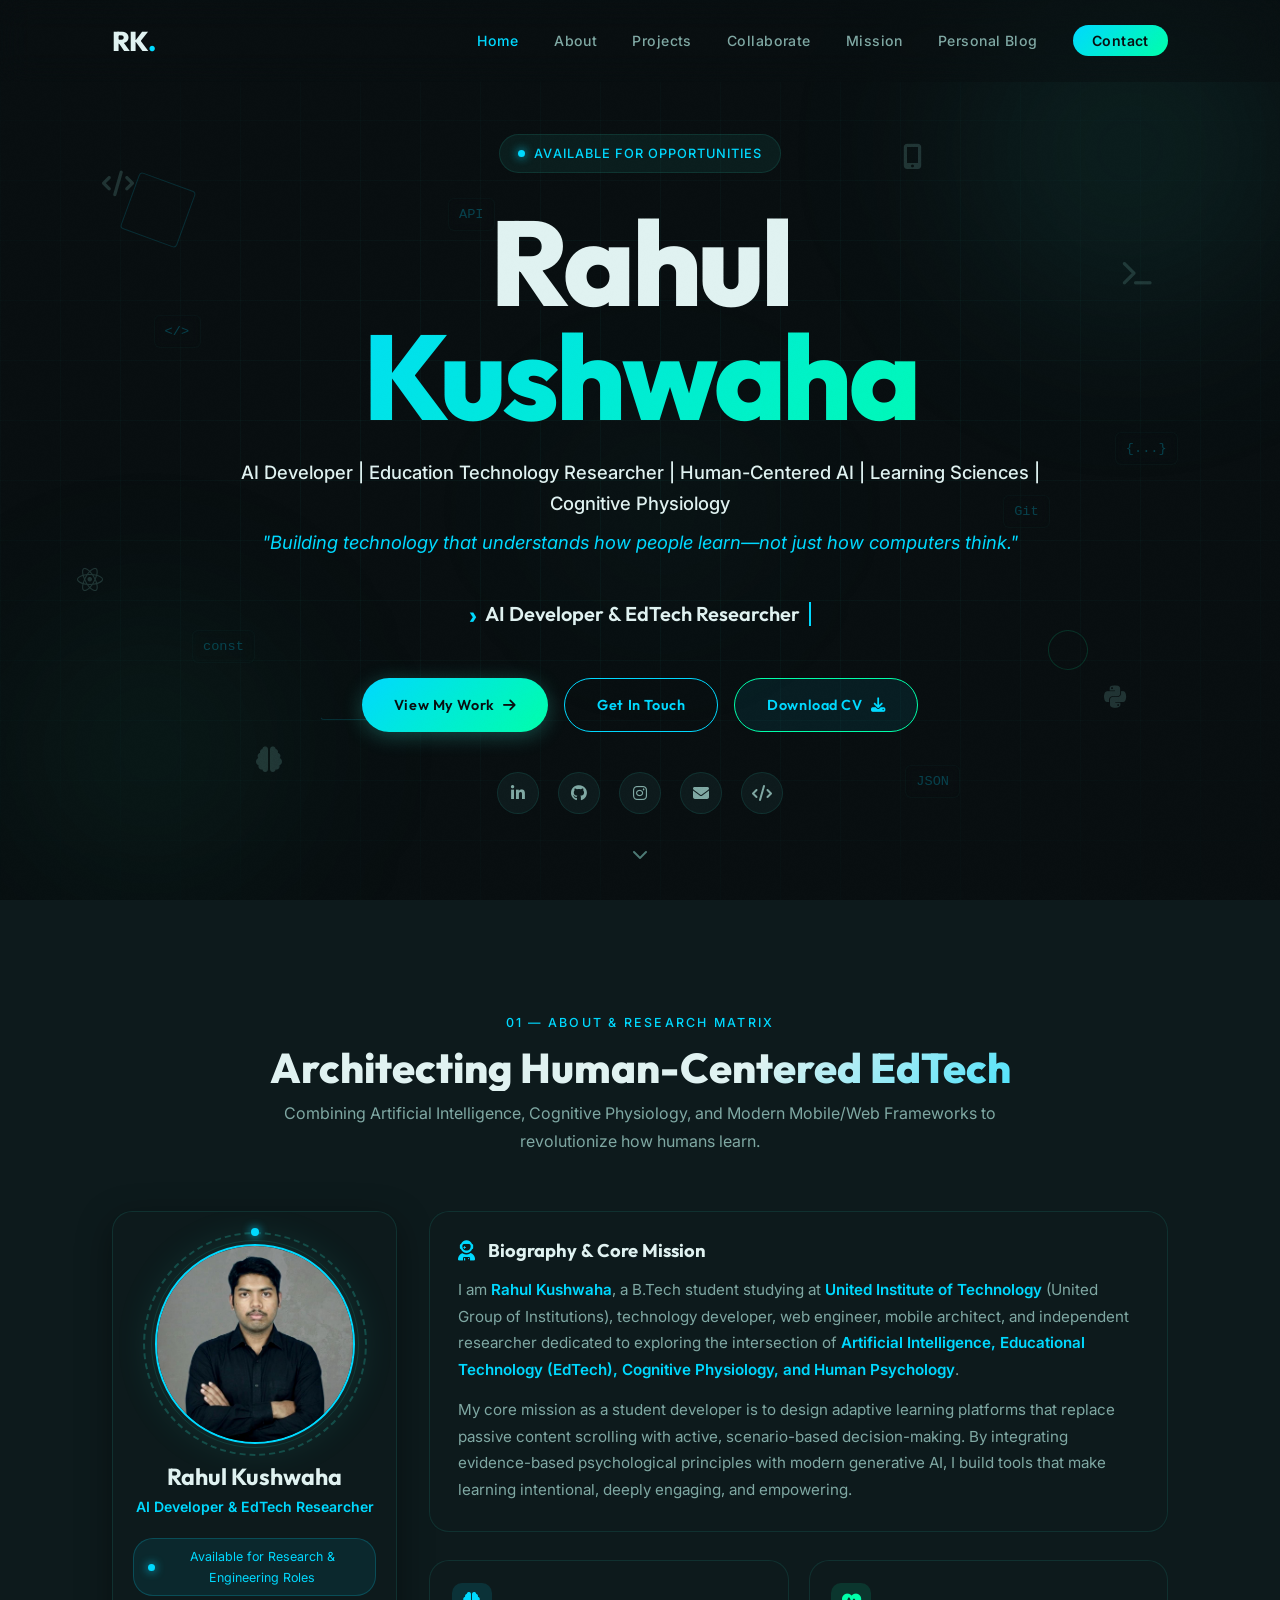
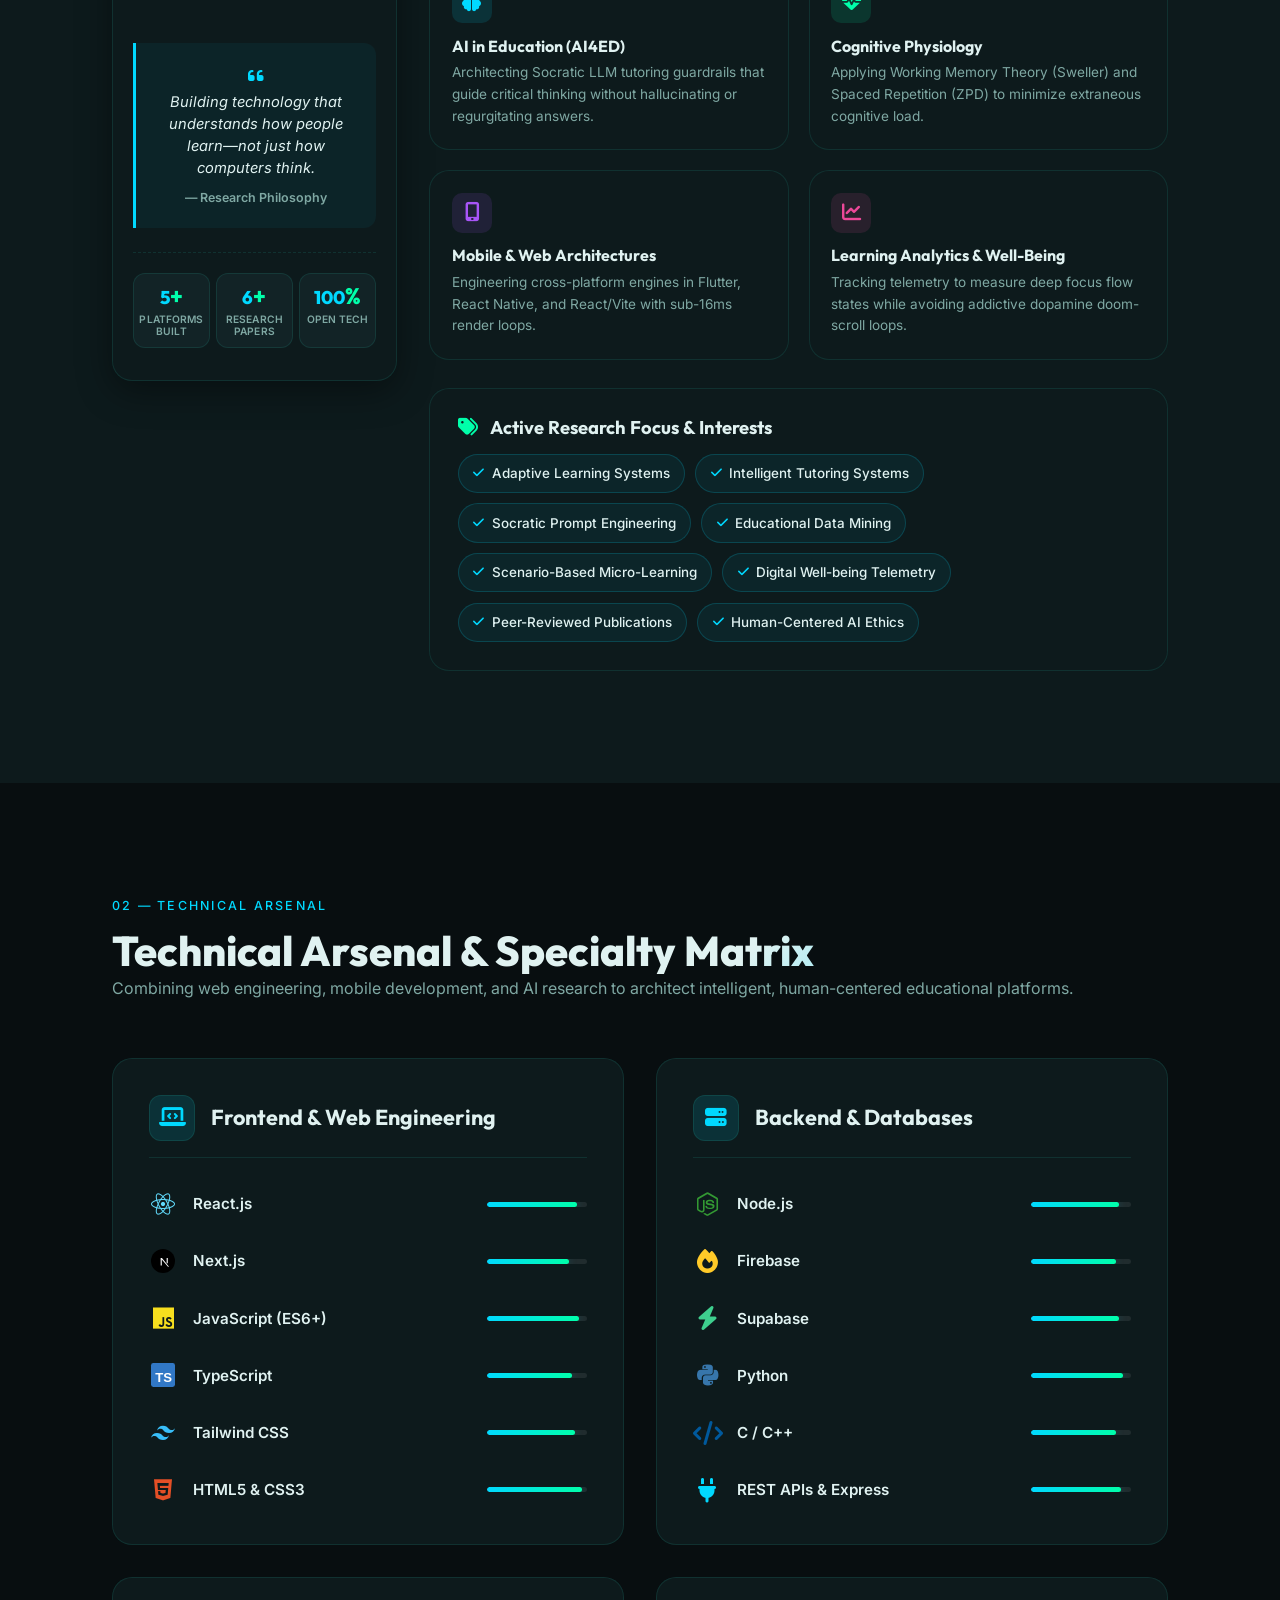
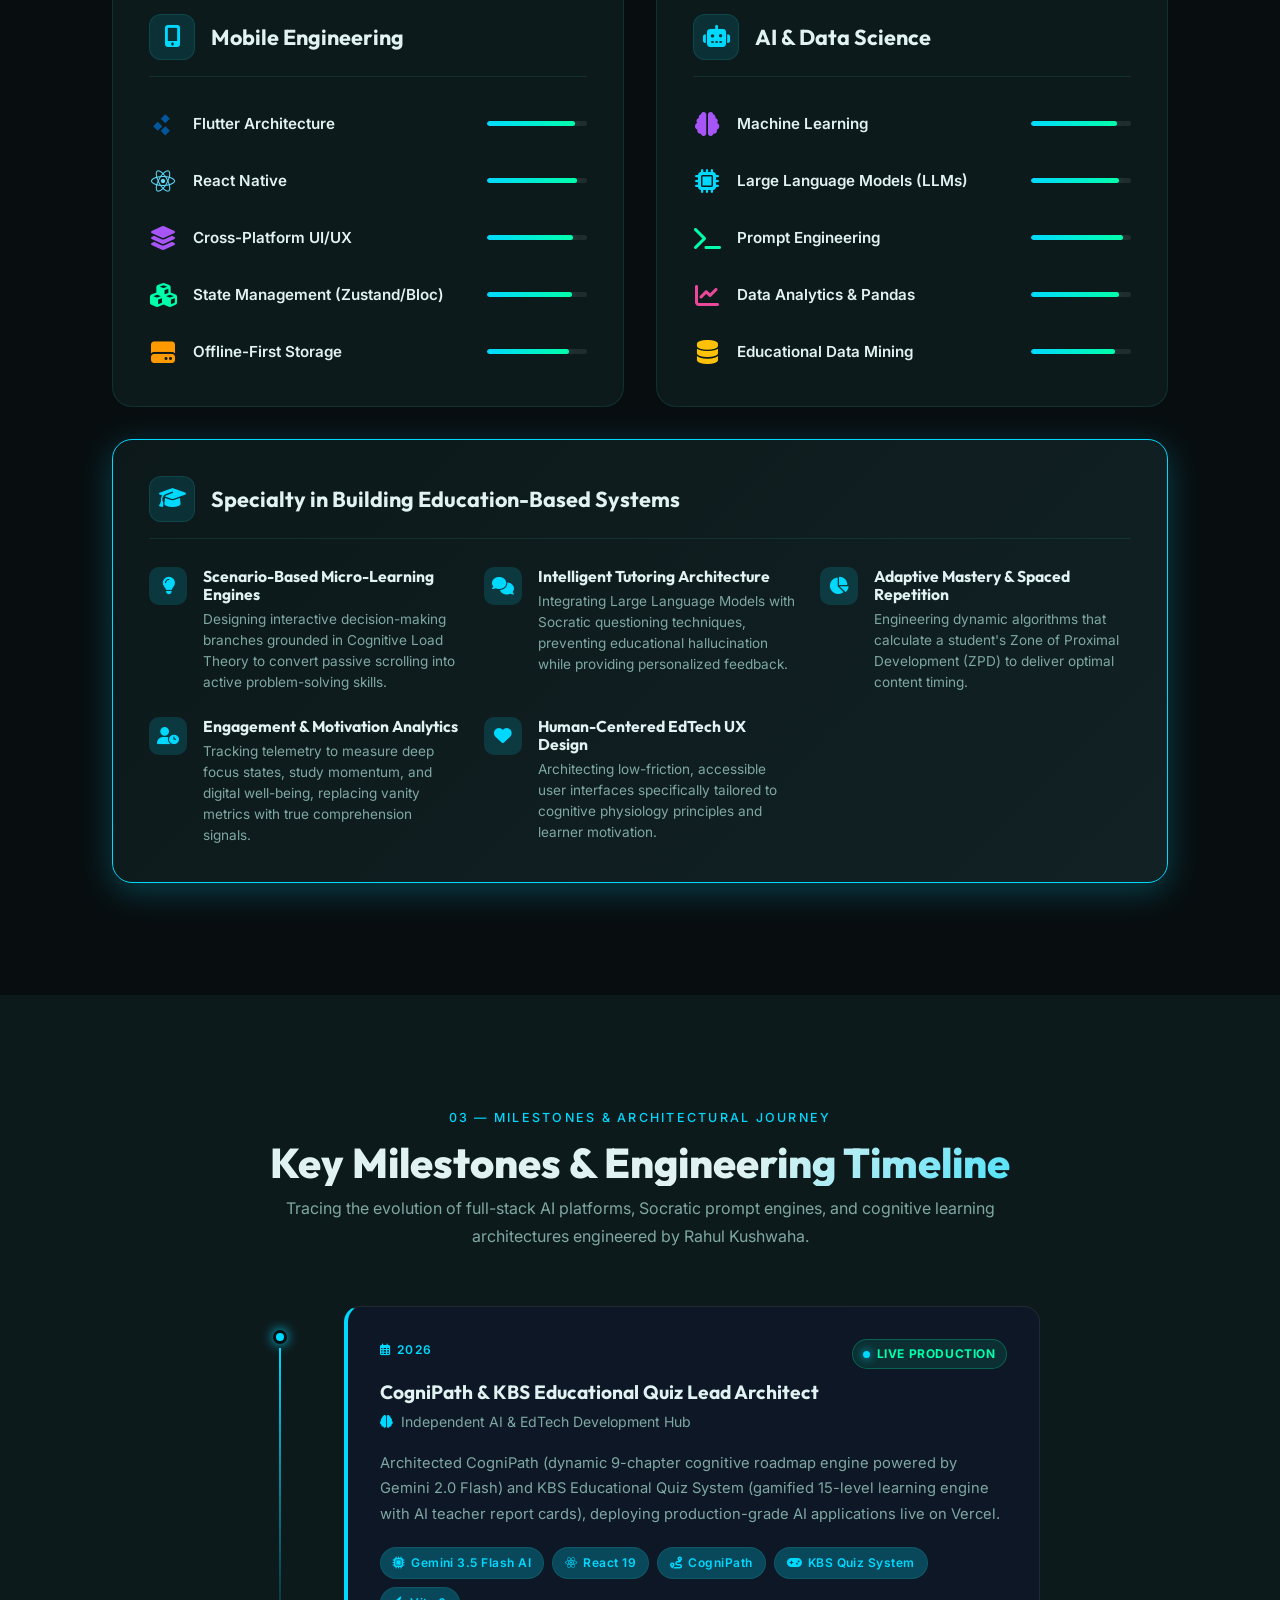
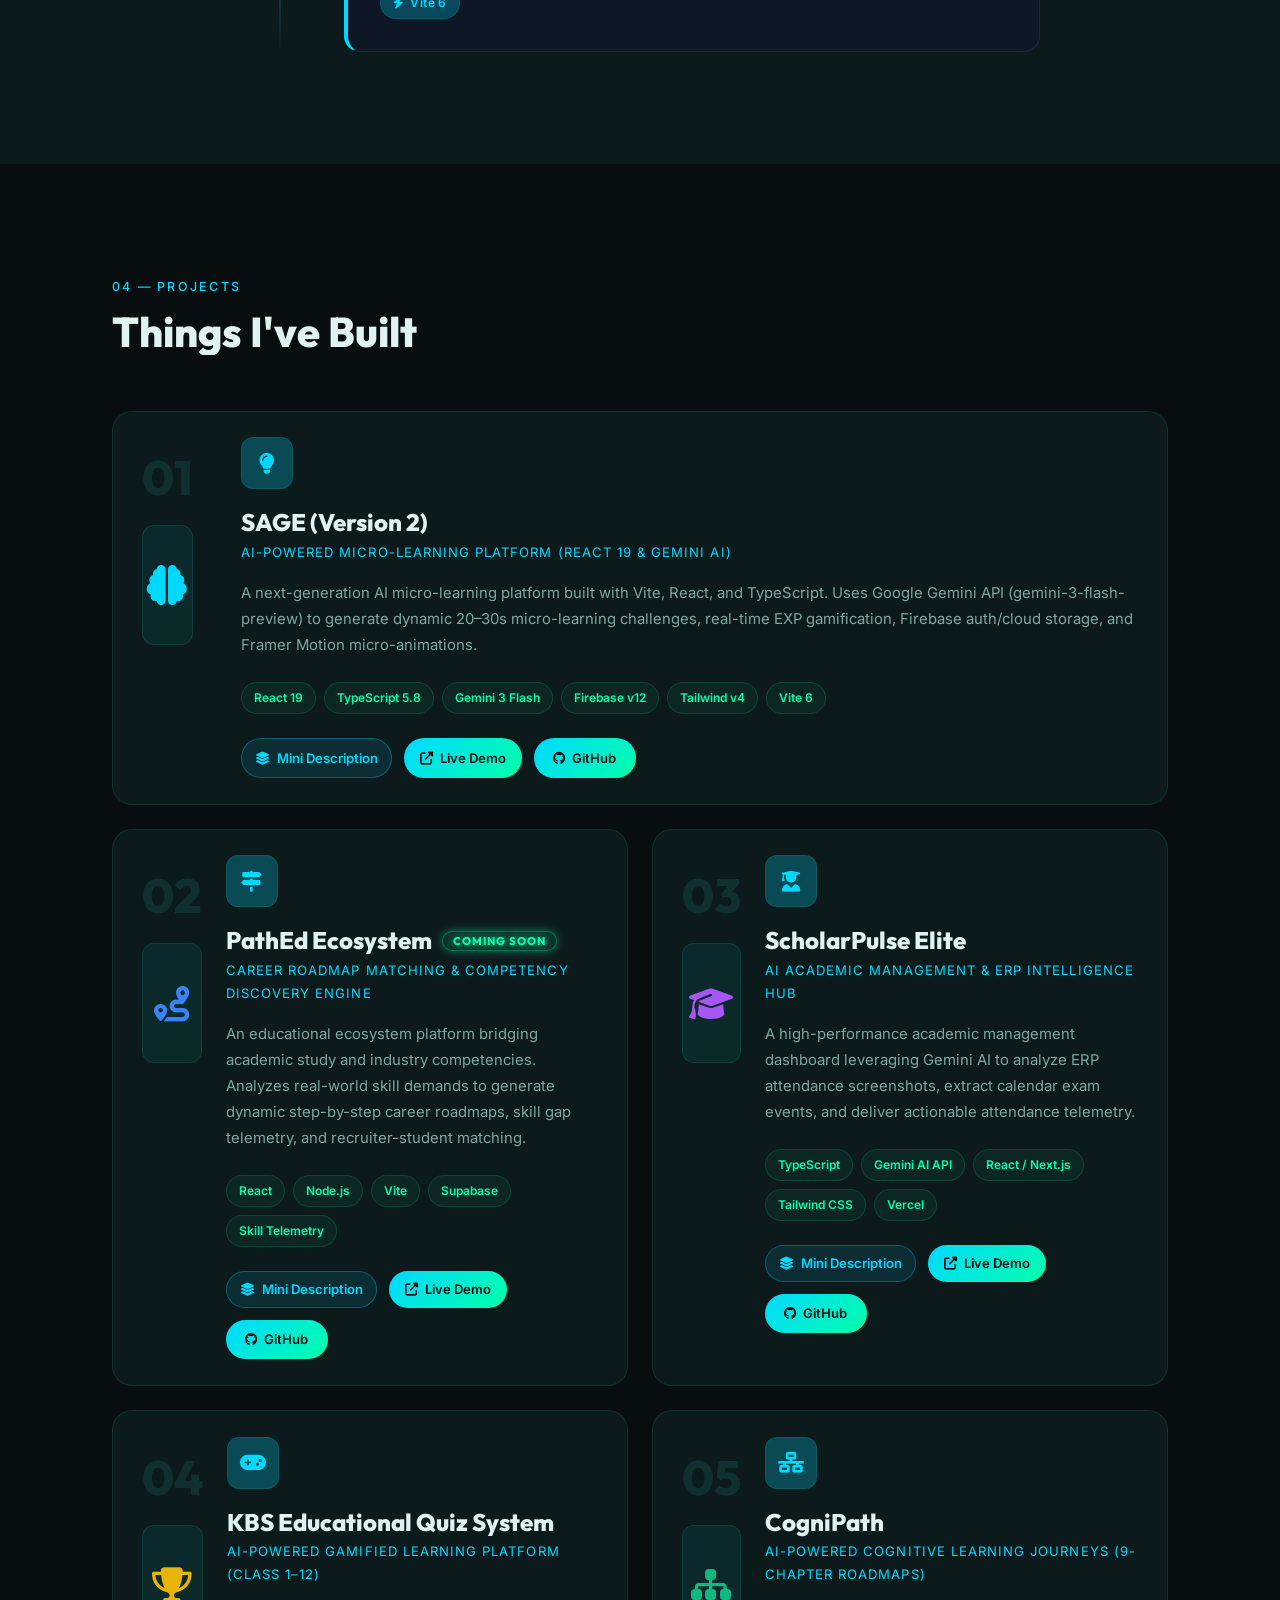
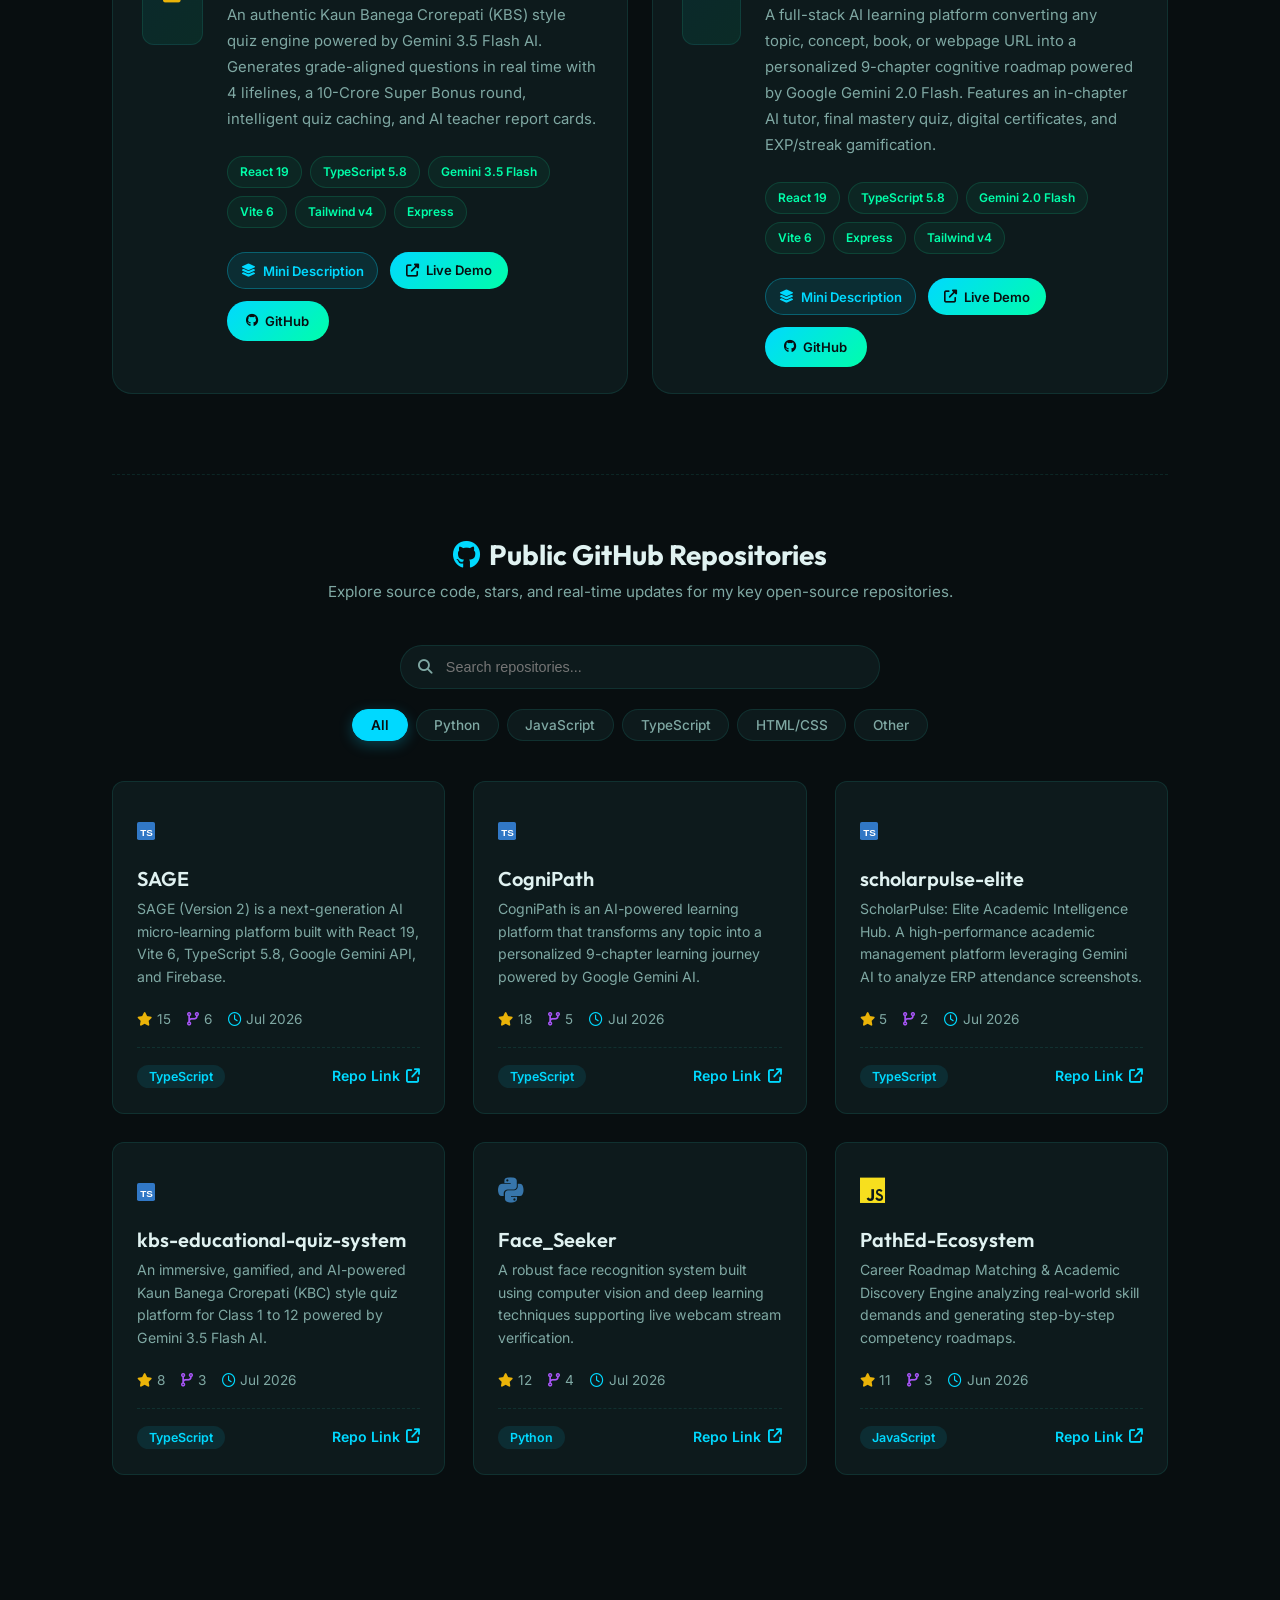
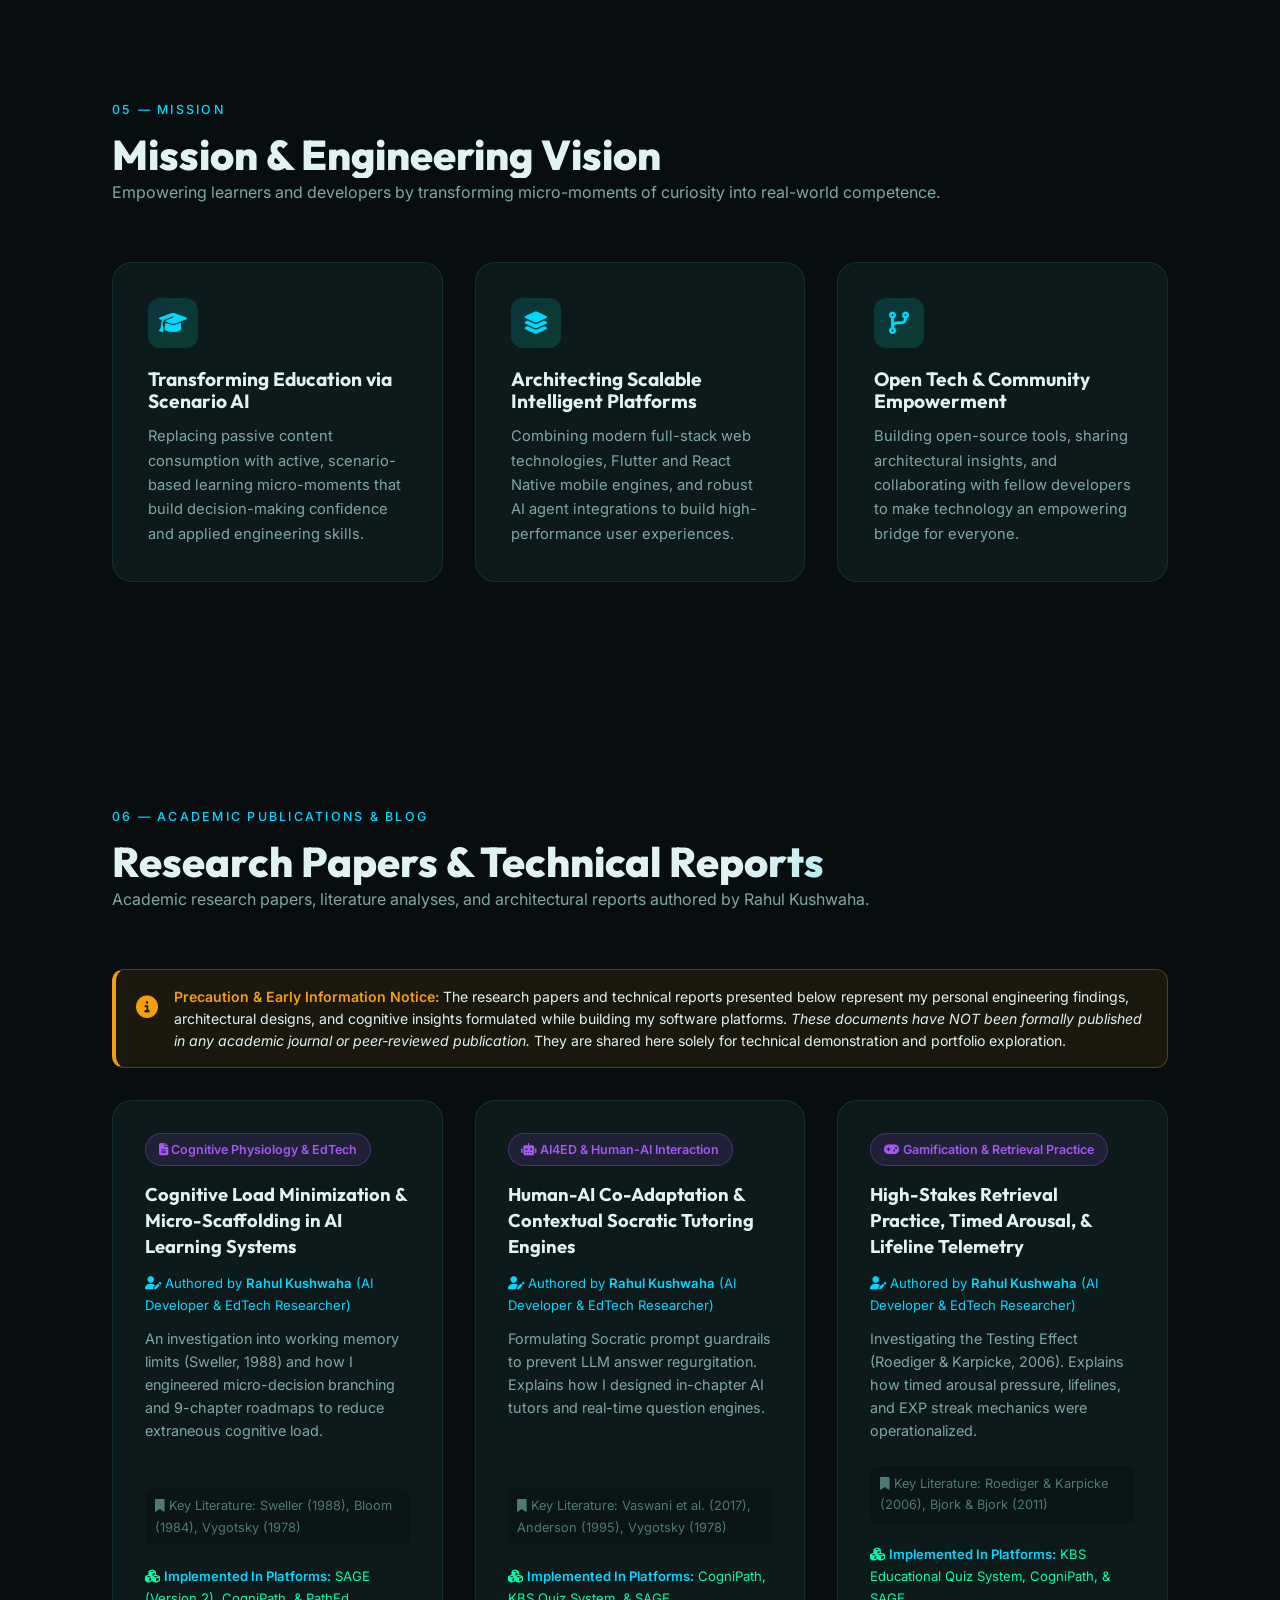
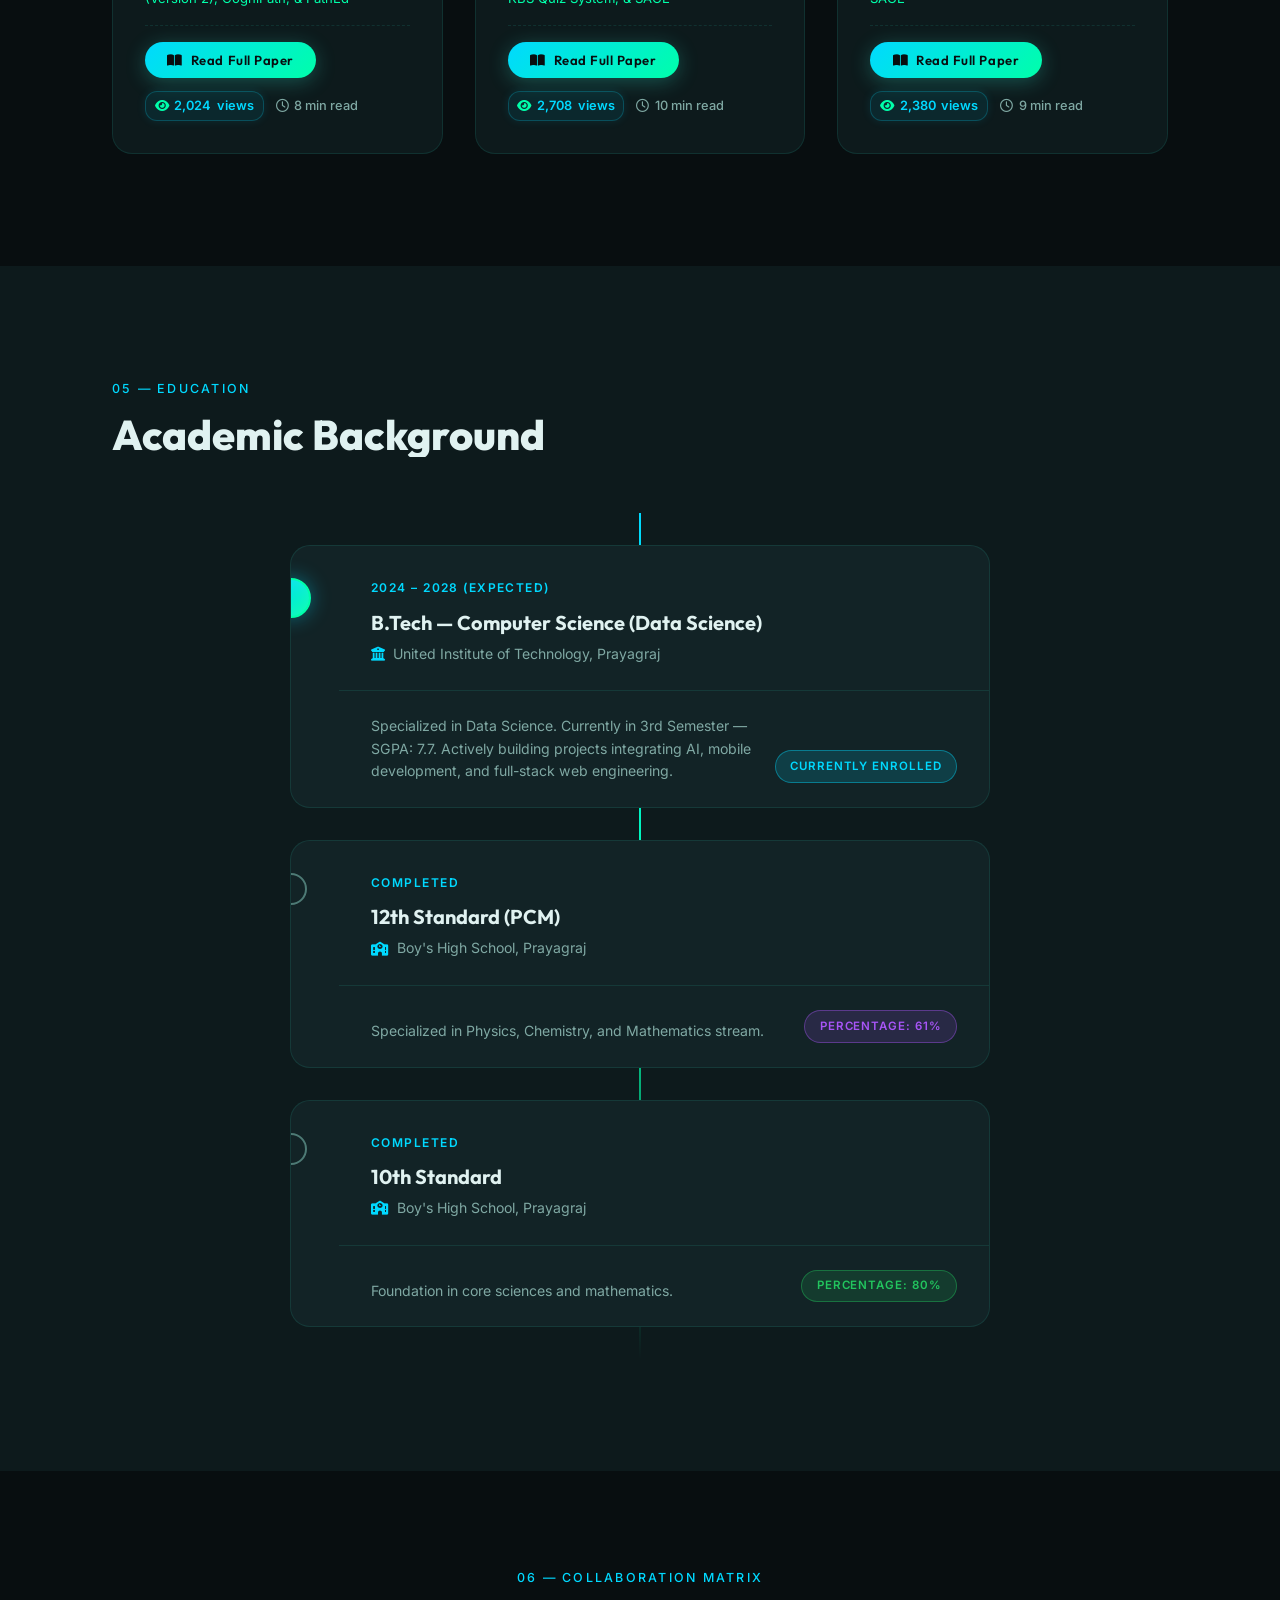
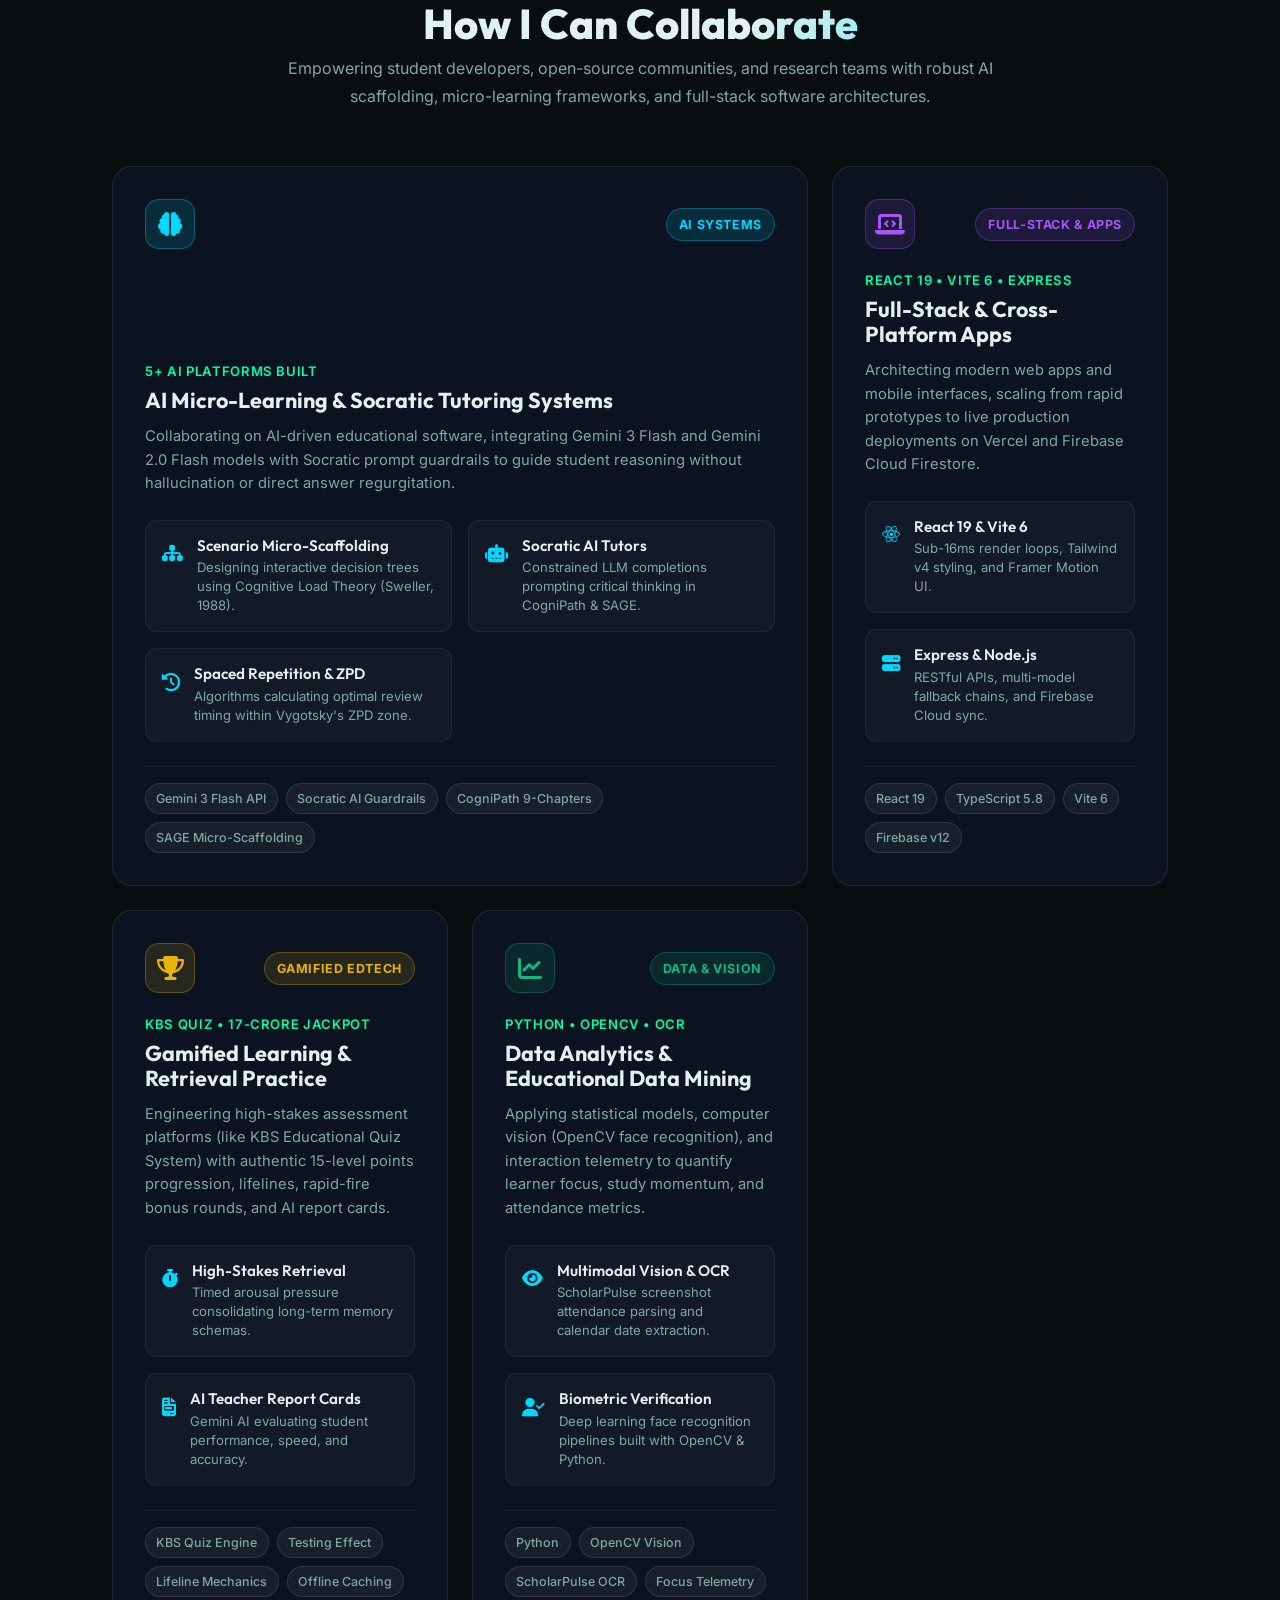
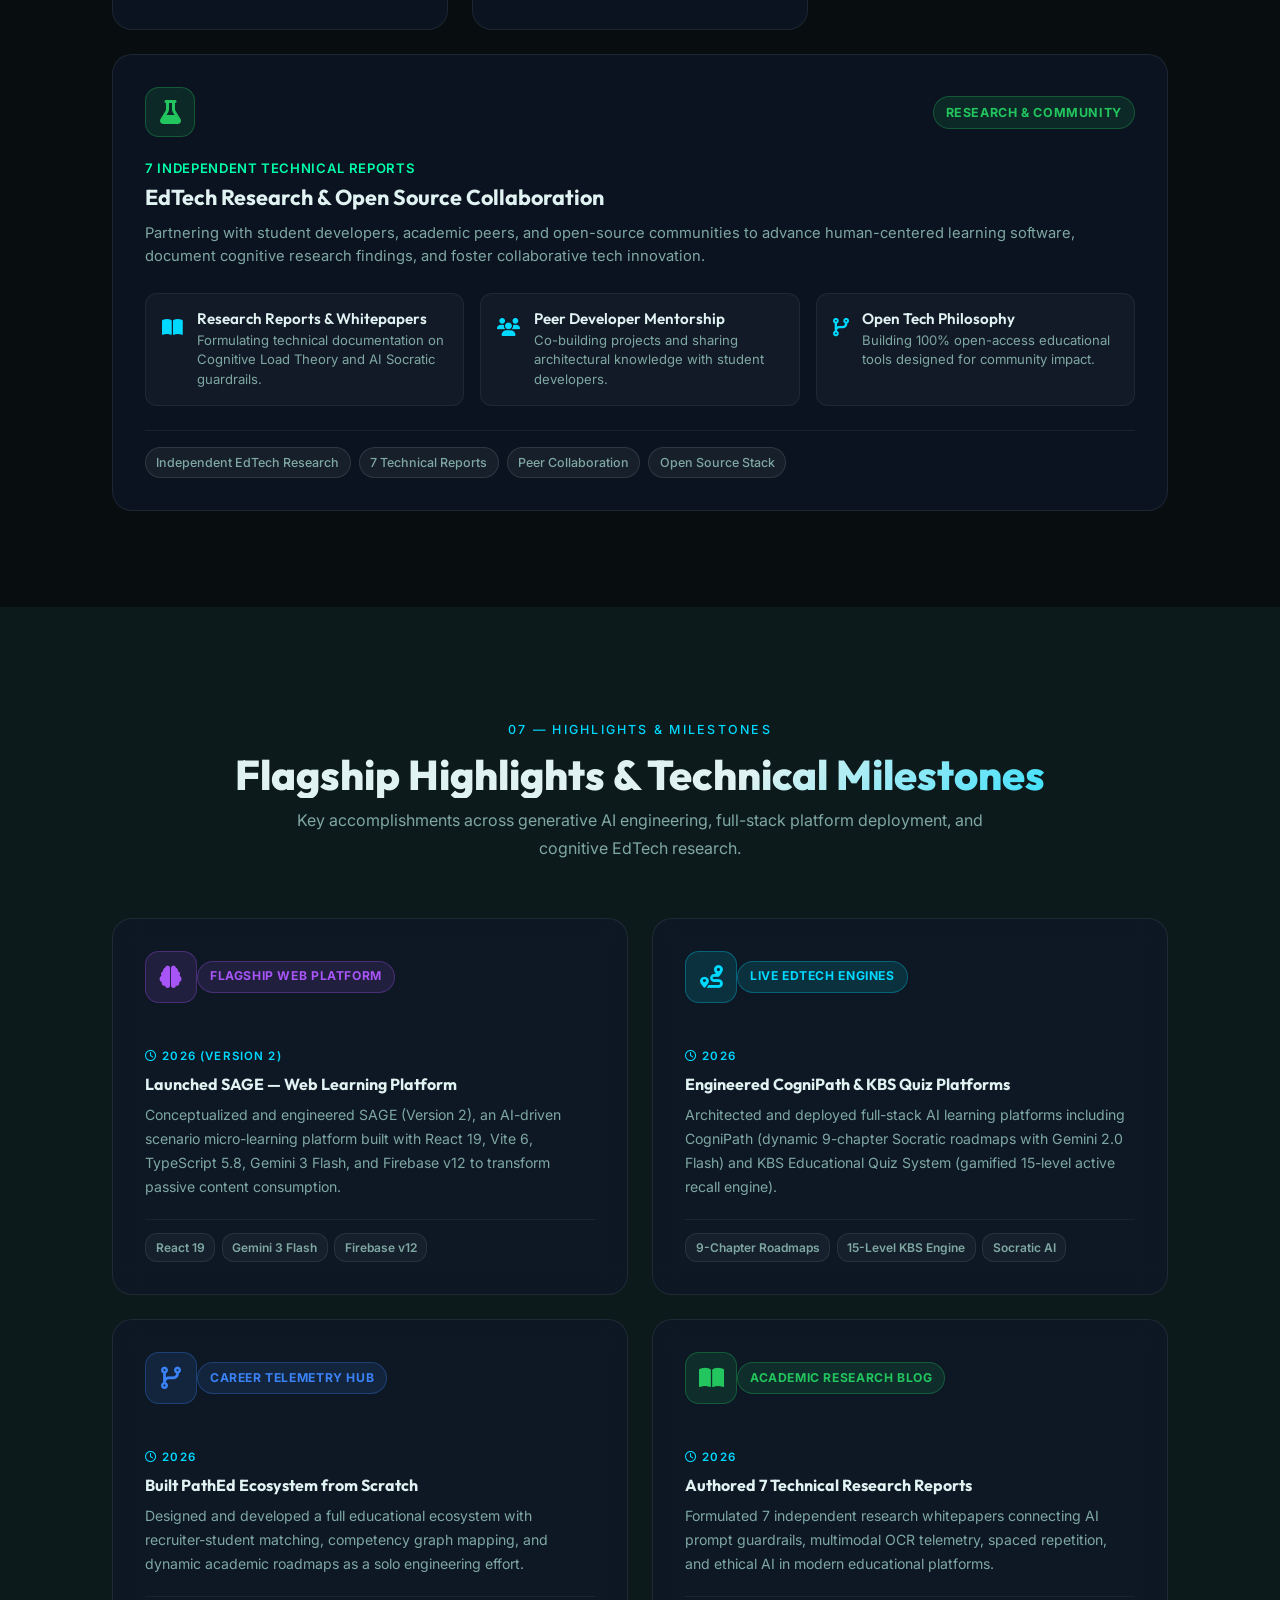
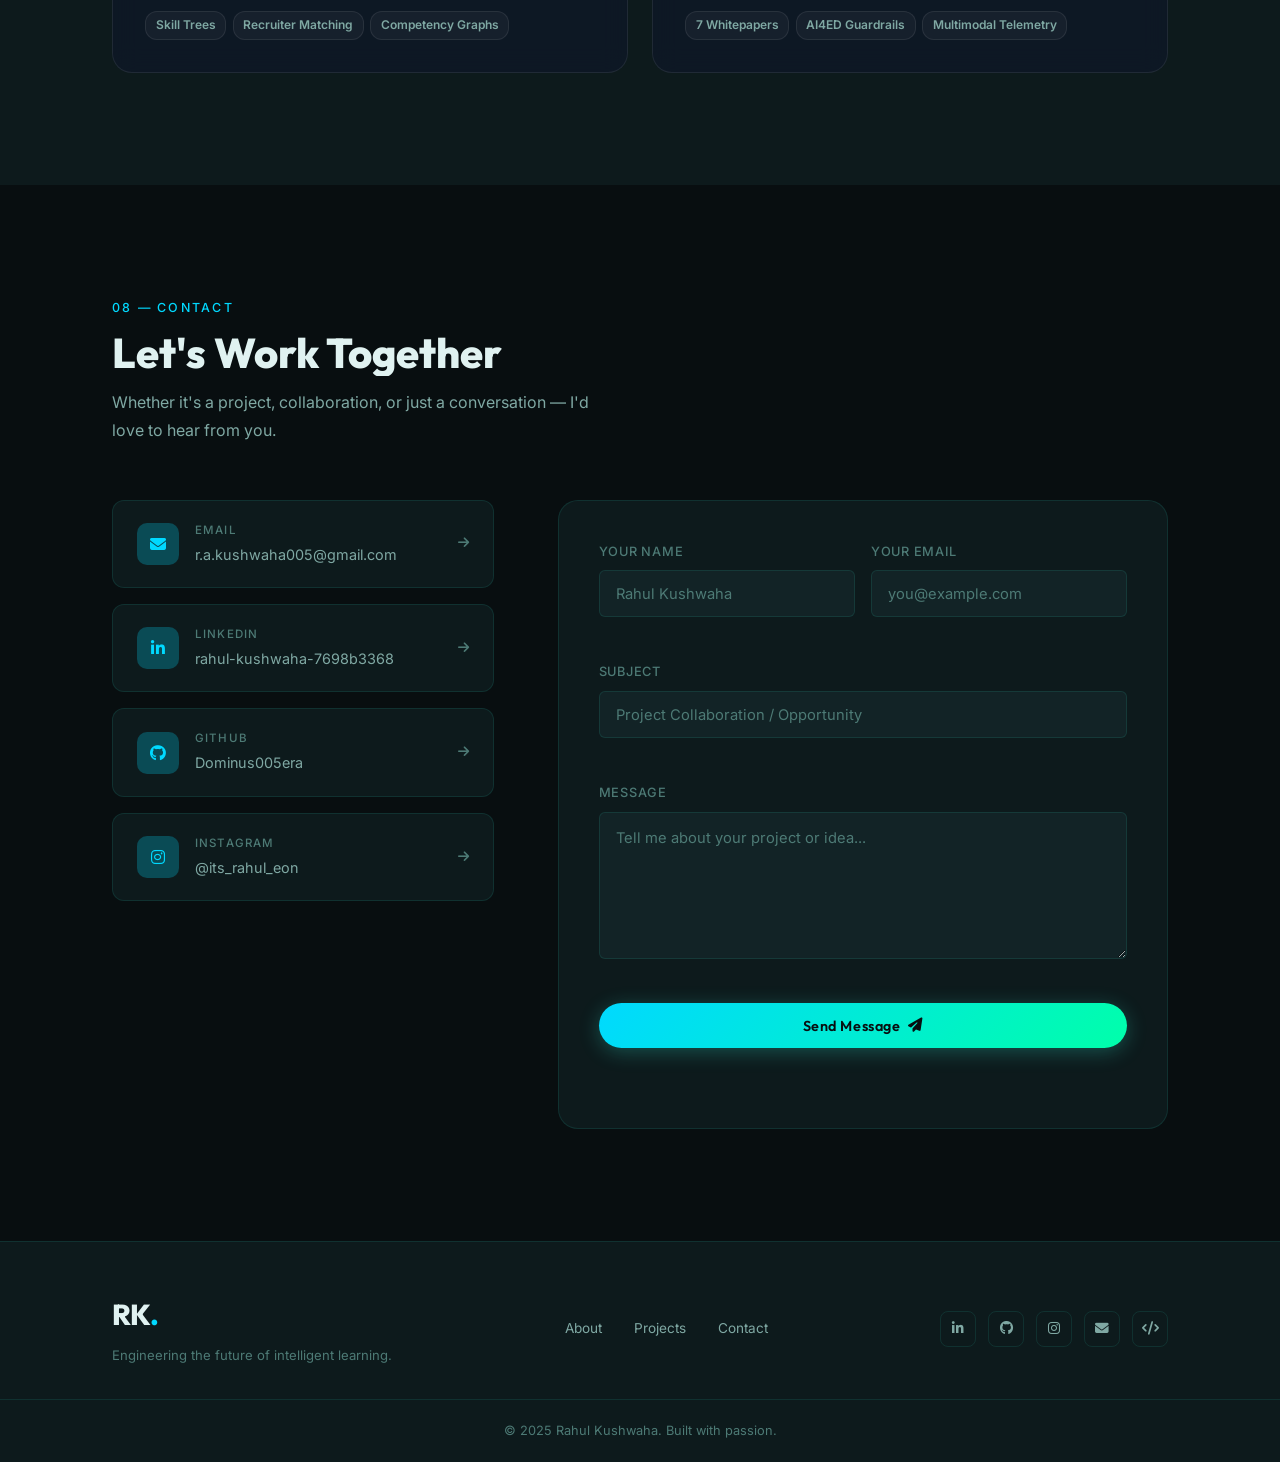
==== index.html @ 97f95329 "fix: update CogniPath live demo URL to Render" ====
<!DOCTYPE html>
<html lang="en">

<!-- ============================================================
     RAHUL KUSHWAHA — PERSONAL PORTFOLIO
     File: index.html
     Purpose: All page structure and content lives here.
     To edit content: Find the section you want (Ctrl+F the
     section name) and update the text between the tags.
     ============================================================ -->

<head>
    <meta charset="UTF-8" />
    <meta name="viewport" content="width=device-width, initial-scale=1.0" />

    <!-- ── PAGE TITLE ──────────────────────────────────────────
         Change the text below to update the browser tab title.
    ─────────────────────────────────────────────────────────── -->
    <title>Rahul Kushwaha | AI Developer &amp; EdTech Researcher</title>

    <!-- ── META DESCRIPTION ────────────────────────────────────
         Used by Google for search previews. Keep under 160 chars.
    ─────────────────────────────────────────────────────────── -->
    <meta name="description" content="Rahul Kushwaha — AI Developer &amp; EdTech Researcher specializing in AI Learning Systems, Socratic Prompt Engines, and Cognitive EdTech.">
    <meta name="author" content="Rahul Kushwaha">

    <!-- ── OPEN GRAPH (Social Share Preview) ──────────────────
         These control what appears when you share the link
         on LinkedIn, WhatsApp, Twitter, etc.
    ─────────────────────────────────────────────────────────── -->
    <meta property="og:title" content="Rahul Kushwaha | AI Developer &amp; EdTech Researcher">
    <meta property="og:description" content="AI Developer · EdTech Systems Architect · AI Learning Systems Designer">
    <meta property="og:type" content="website">

    <!-- ── FONTS ───────────────────────────────────────────────
         Syne       → Used for headings (bold, geometric feel)
         DM Sans    → Used for body text (clean, readable)
         To change fonts: replace the Google Fonts URL below
         and update --font-heading / --font-body in style.css
    ─────────────────────────────────────────────────────────── -->
    <link rel="preconnect" href="https://fonts.googleapis.com">
    <link rel="preconnect" href="https://fonts.gstatic.com" crossorigin>
    <link href="https://fonts.googleapis.com/css2?family=Outfit:wght@300;400;500;600;700;800&family=Inter:ital,opsz,wght@0,14..32,300;0,14..32,400;0,14..32,500;0,14..32,600;1,14..32,300&display=swap" rel="stylesheet">

    <!-- ── ICON LIBRARY ────────────────────────────────────────
         Font Awesome — provides all icons (fa-github, etc.)
         Do not remove this link or icons will break.
    ─────────────────────────────────────────────────────────── -->
    <link rel="stylesheet" href="https://cdnjs.cloudflare.com/ajax/libs/font-awesome/6.5.0/css/all.min.css">

    <!-- ── STYLESHEET ──────────────────────────────────────────
         All visual styling is in style.css
         Keep this as the last <link> in the <head>
    ─────────────────────────────────────────────────────────── -->
    <link rel="stylesheet" href="style.css">
</head>

<body>

    <!-- Scroll Progress Indicator Bar -->
    <div class="scroll-progress" id="scroll-progress"></div>

    <!-- Background Ambient Aurora Light Fields -->
    <div class="aurora-wrapper" aria-hidden="true">
        <div class="aurora-dot"></div>
        <div class="aurora-dot"></div>
        <div class="aurora-dot"></div>
    </div>

    <!-- ══════════════════════════════════════════════════════
         CUSTOM CURSOR
         Two layered elements that follow the mouse.
         Controlled in script.js → initCursor()
         To disable: set cursor: auto in style.css :root
    ══════════════════════════════════════════════════════════ -->
    <div class="cursor-outer" id="cursorOuter"></div>
    <div class="cursor-inner" id="cursorInner"></div>

    <!-- ══════════════════════════════════════════════════════
         LOADING SCREEN
         Shown for ~1.8s on page load, then fades out.
         Edit the loader text in script.js → initLoader()
    ══════════════════════════════════════════════════════════ -->
    <div class="loader" id="loader">
        <div class="loader-content">
            <!-- Loader initials — change "RK" to your own -->
            <div class="loader-initials">RK</div>
            <div class="loader-bar-track">
                <div class="loader-bar-fill"></div>
            </div>
            <p class="loader-label">Initializing portfolio...</p>
        </div>
    </div>

    <!-- ══════════════════════════════════════════════════════
         NAVIGATION HEADER
         Fixed at the top. Becomes opaque on scroll.
    ══════════════════════════════════════════════════════════ -->
    <header class="site-header" id="siteHeader">
        <div class="container nav-container">

            <!-- ── LOGO / INITIALS ──────────────────────────
                 Top-left brand mark.
                 Change "RK" to your initials.
                 Change the href to "#hero" to scroll to top.
            ─────────────────────────────────────────────── -->
            <a href="#hero" class="nav-logo" aria-label="Home">
                RK<span class="logo-accent">.</span>
            </a>

            <!-- ── DESKTOP NAV LINKS ────────────────────────
                 Updated navigation links: Home, About, Projects, Mission, Personal Blog, Contact
            ─────────────────────────────────────────────── -->
            <nav class="nav-links" id="navLinks" aria-label="Primary navigation">
                <ul>
                    <li><a href="#hero"           class="nav-link">Home</a></li>
                    <li><a href="#about"          class="nav-link">About</a></li>
                    <li><a href="#projects"       class="nav-link">Projects</a></li>
                    <li><a href="#collaboration"  class="nav-link">Collaborate</a></li>
                    <li><a href="#mission"        class="nav-link">Mission</a></li>
                    <li><a href="blog.html"       class="nav-link">Personal Blog</a></li>
                    <!-- ── CONTACT BUTTON — styled differently ── -->
                    <li><a href="#contact" class="nav-link nav-cta">Contact</a></li>
                </ul>
            </nav>

            <!-- ── HAMBURGER (Mobile only) ──────────────────
                 Visible on screens smaller than 900px.
                 Controlled in script.js → initHamburger()
            ─────────────────────────────────────────────── -->
            <button class="hamburger" id="hamburger" aria-label="Open menu" aria-expanded="false">
                <span></span>
                <span></span>
                <span></span>
            </button>

        </div>
    </header>

    <!-- ══════════════════════════════════════════════════════
         ██  SECTION 1 — HERO
         Full-screen landing section.
    ══════════════════════════════════════════════════════════ -->
    <section id="hero" class="hero-section">

        <!-- Animated background grid lines (purely decorative) -->
        <div class="hero-grid" aria-hidden="true"></div>

        <!-- Glowing orb accents (purely decorative) -->
        <div class="hero-orb hero-orb--teal"   aria-hidden="true"></div>
        <div class="hero-orb hero-orb--green"  aria-hidden="true"></div>
        <div class="hero-orb hero-orb--dark"   aria-hidden="true"></div>

        <!-- Floating geometric shapes -->
        <div class="hero-shape hero-shape--1" aria-hidden="true"></div>
        <div class="hero-shape hero-shape--2" aria-hidden="true"></div>
        <div class="hero-shape hero-shape--3" aria-hidden="true"></div>

        <!-- Floating Cybernetic Tech Icons in Background -->
        <div class="cyber-floaters-container" aria-hidden="true">
            <div class="cyber-floater floater-1" data-tilt><i class="fas fa-code" title="Coding"></i></div>
            <div class="cyber-floater floater-2" data-tilt><i class="fas fa-terminal" title="Terminal"></i></div>
            <div class="cyber-floater floater-3" data-tilt><i class="fab fa-react" title="React Engine"></i></div>
            <div class="cyber-floater floater-4" data-tilt><i class="fab fa-python" title="Python Science"></i></div>
            <div class="cyber-floater floater-5" data-tilt><i class="fas fa-brain" title="AI Agents"></i></div>
            <div class="cyber-floater floater-6" data-tilt><i class="fas fa-mobile-alt" title="Mobile Apps"></i></div>
        </div>

        <!-- Floating Code Texts in Background -->
        <div class="cyber-texts-container" aria-hidden="true">
            <span class="floating-text t-1" data-tilt>&lt;/&gt;</span>
            <span class="floating-text t-2" data-tilt>{...}</span>
            <span class="floating-text t-3" data-tilt>const</span>
            <span class="floating-text t-4" data-tilt>API</span>
            <span class="floating-text t-5" data-tilt>JSON</span>
            <span class="floating-text t-6" data-tilt>Git</span>
        </div>

        <div class="container hero-container">

            <!-- ── AVAILABILITY BADGE ──────────────────────
                 The small pill at the top.
                 Change "Available for Opportunities" to any status.
                 To hide it: add style="display:none"
            ─────────────────────────────────────────────── -->
            <div class="hero-badge" data-reveal>
                <span class="badge-pulse"></span>
                Available for Opportunities
            </div>

            <!-- ── HERO HEADING ─────────────────────────────
                 Your name. The <span> applies the accent color.
                 Edit "Rahul" and "Kushwaha" separately.
            ─────────────────────────────────────────────── -->
            <h1 class="hero-title" data-reveal>
                <span class="hero-title__first">Rahul</span>
                <span class="hero-title__last">Kushwaha</span>
            </h1>

            <!-- ── HERO TAGLINE ─────────────────────────────
                 Two-line tagline below your name.
                 Edit both lines freely.
            ─────────────────────────────────────────────── -->
            <p class="hero-tagline" data-reveal>
                <span class="tagline-role">AI Developer | Education Technology Researcher | Human-Centered AI | Learning Sciences | Cognitive Physiology</span>
                <span class="tagline-quote">"Building technology that understands how people learn—not just how computers think."</span>
            </p>

            <!-- ── TYPED TEXT ───────────────────────────────
                 The auto-typing subtitle.
                 To change the rotating lines: edit the
                 TYPED_STRINGS array in script.js (clearly marked).
            ─────────────────────────────────────────────── -->
            <div class="hero-typed" data-reveal>
                <span class="typed-arrow">›</span>
                <span id="typedOutput"></span>
                <span class="typed-caret" aria-hidden="true"></span>
            </div>

            <!-- ── CALL-TO-ACTION BUTTONS ───────────────────
                 Primary button → links to #projects
                 Ghost button   → links to #contact
                 Download CV button → downloads your resume
                 Change href values to change destination.
            ─────────────────────────────────────────────── -->
            <div class="hero-cta" data-reveal>
                <a href="#projects" class="btn btn--primary">
                    <span>View My Work</span>
                    <i class="fas fa-arrow-right" aria-hidden="true"></i>
                </a>
                <a href="#contact" class="btn btn--ghost">
                    <span>Get In Touch</span>
                </a>
                <a href="Rahul_Kushwaha_resume.pdf" download class="btn btn--secondary">
                    <span>Download CV</span>
                    <i class="fas fa-download" aria-hidden="true"></i>
                </a>
            </div>

            <!-- ── SOCIAL ICONS ─────────────────────────────
                 Add/remove <a> tags to change social links.
                 Update href to your profile URL.
                 Update aria-label for accessibility.
            ─────────────────────────────────────────────── -->
            <div class="hero-socials" data-reveal>
                <!-- LinkedIn -->
                <a href="https://www.linkedin.com/in/rahul-kushwaha-7698b3368" target="_blank" rel="noopener" aria-label="LinkedIn" class="social-icon">
                    <i class="fab fa-linkedin-in"></i>
                </a>
                <!-- GitHub -->
                <a href="https://github.com/Dominus005era" target="_blank" rel="noopener" aria-label="GitHub" class="social-icon">
                    <i class="fab fa-github"></i>
                </a>
                <!-- Instagram -->
                <a href="https://www.instagram.com/its_rahul_eon?igsh=MXZ1cWFzdDBnazYwdA==" target="_blank" rel="noopener" aria-label="Instagram" class="social-icon">
                    <i class="fab fa-instagram"></i>
                </a>
                <!-- Email -->
                <a href="mailto:r.a.kushwaha005@gmail.com" aria-label="Email Me" class="social-icon">
                    <i class="fas fa-envelope"></i>
                </a>
                <!-- LeetCode -->
                <a href="https://leetcode.com/u/tULNEGtHUu/" target="_blank" rel="noopener" aria-label="LeetCode" class="social-icon">
                    <i class="fas fa-code"></i>
                </a>
            </div>

        </div>

        <!-- Scroll cue arrow at the bottom -->
        <a href="#about" class="scroll-cue" aria-label="Scroll to about section">
            <i class="fas fa-chevron-down"></i>
        </a>

    </section>
    <!-- ── END HERO ──────────────────────────────────────── -->


    <!-- ══════════════════════════════════════════════════════
         ██  SECTION 2 — ABOUT
    ══════════════════════════════════════════════════════════ -->
    <section id="about" class="section about-section">
        <div class="container">

            <div class="section-header" data-reveal style="text-align: center; margin-bottom: 3.5rem;">
                <span class="section-eyebrow">01 — About &amp; Research Matrix</span>
                <h2 class="section-title">Architecting Human-Centered EdTech</h2>
                <p class="section-subtitle" style="max-width: 750px; margin: 0.5rem auto 0 auto;">Combining Artificial Intelligence, Cognitive Physiology, and Modern Mobile/Web Frameworks to revolutionize how humans learn.</p>
            </div>

            <!-- Enhanced About Dashboard Grid -->
            <div class="about-dashboard-grid">

                <!-- Left Column: Profile Card + Stats + Philosophy -->
                <div class="about-profile-card" data-reveal>
                    <div class="avatar-wrap">
                        <div class="avatar-ring-outer"></div>
                        <div class="avatar-ring-inner"></div>
                        <div class="avatar-core avatar-image">
                            <img src="Bioimage.jpeg" alt="Rahul Kushwaha - Profile" class="avatar-photo">
                        </div>
                        <div class="avatar-orbit" aria-hidden="true">
                            <span class="orbit-dot"></span>
                        </div>
                    </div>

                    <h3 class="profile-name">Rahul Kushwaha</h3>
                    <p class="profile-title">AI Developer &amp; EdTech Researcher</p>
                    
                    <div class="profile-status-badge">
                        <span class="badge-pulse"></span>
                        Available for Research &amp; Engineering Roles
                    </div>

                    <!-- Research Quote Box -->
                    <div class="research-quote-card">
                        <i class="fas fa-quote-left quote-icon"></i>
                        <p class="quote-text">Building technology that understands how people learn—not just how computers think.</p>
                        <span class="quote-author">— Research Philosophy</span>
                    </div>

                    <!-- Quick Telemetry Counters -->
                    <div class="about-stats-grid">
                        <div class="stat-box">
                            <span class="stat-num">5<span class="stat-plus">+</span></span>
                            <span class="stat-lbl">Platforms Built</span>
                        </div>
                        <div class="stat-box">
                            <span class="stat-num">6<span class="stat-plus">+</span></span>
                            <span class="stat-lbl">Research Papers</span>
                        </div>
                        <div class="stat-box">
                            <span class="stat-num">100<span class="stat-plus">%</span></span>
                            <span class="stat-lbl">Open Tech</span>
                        </div>
                    </div>
                </div>

                <!-- Right Column: High-Tech Feature Grid -->
                <div class="about-content-grid" data-reveal>

                    <!-- Bio Intro Card -->
                    <div class="about-box about-box--bio">
                        <div class="box-header">
                            <i class="fas fa-user-astronaut box-icon" style="color: var(--color-accent);"></i>
                            <h4>Biography &amp; Core Mission</h4>
                        </div>
                        <p class="about-bio-text">
                            I am <strong>Rahul Kushwaha</strong>, a B.Tech student studying at <strong>United Institute of Technology</strong> (United Group of Institutions), technology developer, web engineer, mobile architect, and independent researcher dedicated to exploring the intersection of <strong>Artificial Intelligence, Educational Technology (EdTech), Cognitive Physiology, and Human Psychology</strong>.
                        </p>
                        <p class="about-bio-text">
                            My core mission as a student developer is to design adaptive learning platforms that replace passive content scrolling with active, scenario-based decision-making. By integrating evidence-based psychological principles with modern generative AI, I build tools that make learning intentional, deeply engaging, and empowering.
                        </p>
                    </div>

                    <!-- 4 Core Pillars Grid -->
                    <div class="about-pillars-grid">
                        <div class="pillar-card">
                            <div class="pillar-icon" style="background: rgba(0, 217, 255, 0.12); color: #00d9ff;"><i class="fas fa-brain"></i></div>
                            <h5>AI in Education (AI4ED)</h5>
                            <p>Architecting Socratic LLM tutoring guardrails that guide critical thinking without hallucinating or regurgitating answers.</p>
                        </div>

                        <div class="pillar-card">
                            <div class="pillar-icon" style="background: rgba(0, 255, 170, 0.12); color: #00ffaa;"><i class="fas fa-heartbeat"></i></div>
                            <h5>Cognitive Physiology</h5>
                            <p>Applying Working Memory Theory (Sweller) and Spaced Repetition (ZPD) to minimize extraneous cognitive load.</p>
                        </div>

                        <div class="pillar-card">
                            <div class="pillar-icon" style="background: rgba(168, 85, 247, 0.12); color: #a855f7;"><i class="fas fa-mobile-alt"></i></div>
                            <h5>Mobile &amp; Web Architectures</h5>
                            <p>Engineering cross-platform engines in Flutter, React Native, and React/Vite with sub-16ms render loops.</p>
                        </div>

                        <div class="pillar-card">
                            <div class="pillar-icon" style="background: rgba(236, 72, 153, 0.12); color: #ec4899;"><i class="fas fa-chart-line"></i></div>
                            <h5>Learning Analytics &amp; Well-Being</h5>
                            <p>Tracking telemetry to measure deep focus flow states while avoiding addictive dopamine doom-scroll loops.</p>
                        </div>
                    </div>

                    <!-- Research Focus & Goals Tags Box -->
                    <div class="about-box about-box--tags">
                        <div class="box-header">
                            <i class="fas fa-tags box-icon" style="color: var(--color-accent-2);"></i>
                            <h4>Active Research Focus &amp; Interests</h4>
                        </div>
                        <div class="interest-tags-wrapper">
                            <span class="interest-tag"><i class="fas fa-check"></i> Adaptive Learning Systems</span>
                            <span class="interest-tag"><i class="fas fa-check"></i> Intelligent Tutoring Systems</span>
                            <span class="interest-tag"><i class="fas fa-check"></i> Socratic Prompt Engineering</span>
                            <span class="interest-tag"><i class="fas fa-check"></i> Educational Data Mining</span>
                            <span class="interest-tag"><i class="fas fa-check"></i> Scenario-Based Micro-Learning</span>
                            <span class="interest-tag"><i class="fas fa-check"></i> Digital Well-being Telemetry</span>
                            <span class="interest-tag"><i class="fas fa-check"></i> Peer-Reviewed Publications</span>
                            <span class="interest-tag"><i class="fas fa-check"></i> Human-Centered AI Ethics</span>
                        </div>
                    </div>

                </div>

            </div>

        </div>
    </section>
    <!-- ── END ABOUT ─────────────────────────────────────── -->


    <!-- ══════════════════════════════════════════════════════
         ██  SECTION 3 — SKILLS (TECHNICAL ARSENAL)
    ══════════════════════════════════════════════════════════ -->
    <section id="skills" class="section skills-section">
        <div class="container">

            <div class="section-header" data-reveal>
                <span class="section-eyebrow">02 — Technical Arsenal</span>
                <h2 class="section-title">Technical Arsenal &amp; Specialty Matrix</h2>
                <p class="section-subtitle">Combining web engineering, mobile development, and AI research to architect intelligent, human-centered educational platforms.</p>
            </div>

            <div class="skills-grid">

                <!-- Category 1: Frontend & Web Engineering -->
                <div class="skill-card-theme frontend-theme" data-reveal data-tilt>
                    <div class="skill-card__header">
                        <div class="skill-icon"><i class="fas fa-laptop-code"></i></div>
                        <h3>Frontend &amp; Web Engineering</h3>
                    </div>
                    <div class="skill-items-grid">
                        <div class="skill-item">
                            <i class="fab fa-react" style="color: #61DAFB;"></i>
                            <span>React.js</span>
                            <div class="skill-progress-wrap"><div class="skill-progress-bar" style="width: 90%;"></div></div>
                        </div>
                        <div class="skill-item">
                            <svg width="24" height="24" viewBox="0 0 128 128" fill="none"><circle cx="64" cy="64" r="64" fill="#000"/><path d="M96 95L58.5 48h-7v40h6V55.5L90.5 95h5.5zM83.5 48h6v28.5h-6z" fill="#fff"/></svg>
                            <span>Next.js</span>
                            <div class="skill-progress-wrap"><div class="skill-progress-bar" style="width: 82%;"></div></div>
                        </div>
                        <div class="skill-item">
                            <i class="fab fa-js" style="color: #F7DF1E;"></i>
                            <span>JavaScript (ES6+)</span>
                            <div class="skill-progress-wrap"><div class="skill-progress-bar" style="width: 92%;"></div></div>
                        </div>
                        <div class="skill-item">
                            <svg width="24" height="24" viewBox="0 0 100 100" fill="none"><rect width="100" height="100" fill="#3178C6" rx="10"/><text x="18" y="78" fill="#FFF" font-family="Arial, sans-serif" font-weight="bold" font-size="55">TS</text></svg>
                            <span>TypeScript</span>
                            <div class="skill-progress-wrap"><div class="skill-progress-bar" style="width: 85%;"></div></div>
                        </div>
                        <div class="skill-item">
                            <svg width="24" height="24" viewBox="0 0 24 24" fill="none"><path d="M12.001 4.8c-3.2 0-5.2 1.6-6 4.8 1.2-1.6 2.6-2.2 4.2-1.8.913.228 1.565.89 2.288 1.624C13.666 10.618 15.027 12 18.001 12c3.2 0 5.2-1.6 6-4.8-1.2 1.6-2.6 2.2-4.2 1.8-.913-.228-1.565-.89-2.288-1.624C16.337 6.182 14.976 4.8 12.001 4.8zm-6 7.2c-3.2 0-5.2 1.6-6 4.8 1.2-1.6 2.6-2.2 4.2-1.8.913.228 1.565.89 2.288 1.624C7.666 17.818 9.027 19 12.001 19c3.2 0 5.2-1.6 6-4.8-1.2 1.6-2.6 2.2-4.2 1.8-.913-.228-1.565-.89-2.288-1.624C10.337 13.382 8.976 12 6.001 12z" fill="#38BDF8"/></svg>
                            <span>Tailwind CSS</span>
                            <div class="skill-progress-wrap"><div class="skill-progress-bar" style="width: 88%;"></div></div>
                        </div>
                        <div class="skill-item">
                            <i class="fab fa-html5" style="color: #E34F26;"></i>
                            <span>HTML5 &amp; CSS3</span>
                            <div class="skill-progress-wrap"><div class="skill-progress-bar" style="width: 95%;"></div></div>
                        </div>
                    </div>
                </div>

                <!-- Category 2: Backend & Databases -->
                <div class="skill-card-theme backend-theme" data-reveal data-tilt>
                    <div class="skill-card__header">
                        <div class="skill-icon"><i class="fas fa-server"></i></div>
                        <h3>Backend &amp; Databases</h3>
                    </div>
                    <div class="skill-items-grid">
                        <div class="skill-item">
                            <i class="fab fa-node-js" style="color: #339933;"></i>
                            <span>Node.js</span>
                            <div class="skill-progress-wrap"><div class="skill-progress-bar" style="width: 88%;"></div></div>
                        </div>
                        <div class="skill-item">
                            <i class="fas fa-fire" style="color: #FFCA28;"></i>
                            <span>Firebase</span>
                            <div class="skill-progress-wrap"><div class="skill-progress-bar" style="width: 85%;"></div></div>
                        </div>
                        <div class="skill-item">
                            <i class="fas fa-bolt" style="color: #3ECF8E;"></i>
                            <span>Supabase</span>
                            <div class="skill-progress-wrap"><div class="skill-progress-bar" style="width: 88%;"></div></div>
                        </div>
                        <div class="skill-item">
                            <i class="fab fa-python" style="color: #3776AB;"></i>
                            <span>Python</span>
                            <div class="skill-progress-wrap"><div class="skill-progress-bar" style="width: 92%;"></div></div>
                        </div>
                        <div class="skill-item">
                            <i class="fas fa-code" style="color: #00599C;"></i>
                            <span>C / C++</span>
                            <div class="skill-progress-wrap"><div class="skill-progress-bar" style="width: 85%;"></div></div>
                        </div>
                        <div class="skill-item">
                            <i class="fas fa-plug" style="color: #00d9ff;"></i>
                            <span>REST APIs &amp; Express</span>
                            <div class="skill-progress-wrap"><div class="skill-progress-bar" style="width: 90%;"></div></div>
                        </div>
                    </div>
                </div>

                <!-- Category 3: Mobile Engineering -->
                <div class="skill-card-theme mobile-theme" data-reveal data-tilt>
                    <div class="skill-card__header">
                        <div class="skill-icon"><i class="fas fa-mobile-alt"></i></div>
                        <h3>Mobile Engineering</h3>
                    </div>
                    <div class="skill-items-grid">
                        <div class="skill-item">
                            <svg width="24" height="24" viewBox="0 0 24 24" fill="none"><path d="M14.3 2.17L9.75 6.72l4.55 4.55 4.55-4.55L14.3 2.17zM2.17 14.3l4.55 4.55 4.55-4.55-4.55-4.55L2.17 14.3zm12.13 0l-4.55 4.55 4.55 4.55 4.55-4.55-4.55-4.55z" fill="#02569B"/></svg>
                            <span>Flutter Architecture</span>
                            <div class="skill-progress-wrap"><div class="skill-progress-bar" style="width: 88%;"></div></div>
                        </div>
                        <div class="skill-item">
                            <i class="fab fa-react" style="color: #61DAFB;"></i>
                            <span>React Native</span>
                            <div class="skill-progress-wrap"><div class="skill-progress-bar" style="width: 90%;"></div></div>
                        </div>
                        <div class="skill-item">
                            <i class="fas fa-layer-group" style="color: #a855f7;"></i>
                            <span>Cross-Platform UI/UX</span>
                            <div class="skill-progress-wrap"><div class="skill-progress-bar" style="width: 86%;"></div></div>
                        </div>
                        <div class="skill-item">
                            <i class="fas fa-cubes" style="color: #00ffaa;"></i>
                            <span>State Management (Zustand/Bloc)</span>
                            <div class="skill-progress-wrap"><div class="skill-progress-bar" style="width: 85%;"></div></div>
                        </div>
                        <div class="skill-item">
                            <i class="fas fa-hdd" style="color: #FF9900;"></i>
                            <span>Offline-First Storage</span>
                            <div class="skill-progress-wrap"><div class="skill-progress-bar" style="width: 82%;"></div></div>
                        </div>
                    </div>
                </div>

                <!-- Category 4: AI & Data Science -->
                <div class="skill-card-theme ai-theme" data-reveal data-tilt>
                    <div class="skill-card__header">
                        <div class="skill-icon"><i class="fas fa-robot"></i></div>
                        <h3>AI &amp; Data Science</h3>
                    </div>
                    <div class="skill-items-grid">
                        <div class="skill-item">
                            <i class="fas fa-brain" style="color: #a855f7;"></i>
                            <span>Machine Learning</span>
                            <div class="skill-progress-wrap"><div class="skill-progress-bar" style="width: 86%;"></div></div>
                        </div>
                        <div class="skill-item">
                            <i class="fas fa-microchip" style="color: #00d9ff;"></i>
                            <span>Large Language Models (LLMs)</span>
                            <div class="skill-progress-wrap"><div class="skill-progress-bar" style="width: 88%;"></div></div>
                        </div>
                        <div class="skill-item">
                            <i class="fas fa-terminal" style="color: #00ffaa;"></i>
                            <span>Prompt Engineering</span>
                            <div class="skill-progress-wrap"><div class="skill-progress-bar" style="width: 92%;"></div></div>
                        </div>
                        <div class="skill-item">
                            <i class="fas fa-chart-line" style="color: #ec4899;"></i>
                            <span>Data Analytics &amp; Pandas</span>
                            <div class="skill-progress-wrap"><div class="skill-progress-bar" style="width: 88%;"></div></div>
                        </div>
                        <div class="skill-item">
                            <i class="fas fa-database" style="color: #FFC107;"></i>
                            <span>Educational Data Mining</span>
                            <div class="skill-progress-wrap"><div class="skill-progress-bar" style="width: 84%;"></div></div>
                        </div>
                    </div>
                </div>

                <!-- Category 5: Specialty in Building Education-Based Systems (FEATURED SPECIALTY CARD) -->
                <div class="skill-card-theme specialty-theme" data-reveal data-tilt style="grid-column: 1 / -1;">
                    <div class="skill-card__header">
                        <div class="skill-icon"><i class="fas fa-graduation-cap"></i></div>
                        <h3>Specialty in Building Education-Based Systems</h3>
                    </div>
                    <div class="specialty-bullets-grid">
                        <div class="specialty-bullet-item">
                            <div class="specialty-bullet-icon"><i class="fas fa-lightbulb"></i></div>
                            <div>
                                <h4>Scenario-Based Micro-Learning Engines</h4>
                                <p>Designing interactive decision-making branches grounded in Cognitive Load Theory to convert passive scrolling into active problem-solving skills.</p>
                            </div>
                        </div>

                        <div class="specialty-bullet-item">
                            <div class="specialty-bullet-icon"><i class="fas fa-comments"></i></div>
                            <div>
                                <h4>Intelligent Tutoring Architecture</h4>
                                <p>Integrating Large Language Models with Socratic questioning techniques, preventing educational hallucination while providing personalized feedback.</p>
                            </div>
                        </div>

                        <div class="specialty-bullet-item">
                            <div class="specialty-bullet-icon"><i class="fas fa-chart-pie"></i></div>
                            <div>
                                <h4>Adaptive Mastery &amp; Spaced Repetition</h4>
                                <p>Engineering dynamic algorithms that calculate a student's Zone of Proximal Development (ZPD) to deliver optimal content timing.</p>
                            </div>
                        </div>

                        <div class="specialty-bullet-item">
                            <div class="specialty-bullet-icon"><i class="fas fa-user-clock"></i></div>
                            <div>
                                <h4>Engagement &amp; Motivation Analytics</h4>
                                <p>Tracking telemetry to measure deep focus states, study momentum, and digital well-being, replacing vanity metrics with true comprehension signals.</p>
                            </div>
                        </div>

                        <div class="specialty-bullet-item">
                            <div class="specialty-bullet-icon"><i class="fas fa-heart"></i></div>
                            <div>
                                <h4>Human-Centered EdTech UX Design</h4>
                                <p>Architecting low-friction, accessible user interfaces specifically tailored to cognitive physiology principles and learner motivation.</p>
                            </div>
                        </div>
                    </div>
                </div>

            </div>
        </div>
    </section>
    <!-- ── END SKILLS ─────────────────────────────────────── -->


    <!-- ══════════════════════════════════════════════════════
         ██  SECTION 4 — EXPERIENCE
    ══════════════════════════════════════════════════════════ -->
    <section id="experience" class="section experience-section">
        <div class="container">

            <div class="section-header" data-reveal style="text-align: center; margin-bottom: 3.5rem;">
                <span class="section-eyebrow">03 — Milestones &amp; Architectural Journey</span>
                <h2 class="section-title">Key Milestones &amp; Engineering Timeline</h2>
                <p class="section-subtitle" style="max-width: 750px; margin: 0.5rem auto 0 auto;">
                    Tracing the evolution of full-stack AI platforms, Socratic prompt engines, and cognitive learning architectures engineered by Rahul Kushwaha.
                </p>
            </div>

            <div class="exp-timeline">

                <!-- Milestone Card 1 -->
                <div class="exp-item" data-reveal>
                    <div class="exp-marker">
                        <div class="exp-dot"></div>
                        <div class="exp-line"></div>
                    </div>
                    <div class="exp-card glass-milestone-card">
                        <div class="milestone-card-header">
                            <span class="exp-date"><i class="far fa-calendar-alt"></i> 2026</span>
                            <span class="milestone-live-badge"><span class="badge-pulse"></span> Live Production</span>
                        </div>
                        <h3 class="exp-role">CogniPath &amp; KBS Educational Quiz Lead Architect</h3>
                        <p class="exp-company">
                            <i class="fas fa-brain"></i>
                            Independent AI &amp; EdTech Development Hub
                        </p>
                        <p class="exp-desc">
                            Architected CogniPath (dynamic 9-chapter cognitive roadmap engine powered by Gemini 2.0 Flash) and KBS Educational Quiz System (gamified 15-level learning engine with AI teacher report cards), deploying production-grade AI applications live on Vercel.
                        </p>
                        <div class="exp-tags" style="gap: 0.5rem; margin-top: 1rem;">
                            <span class="m-tag cyan-tag"><i class="fas fa-microchip"></i> Gemini 3.5 Flash AI</span>
                            <span class="m-tag blue-tag"><i class="fab fa-react"></i> React 19</span>
                            <span class="m-tag purple-tag"><i class="fas fa-route"></i> CogniPath</span>
                            <span class="m-tag gold-tag"><i class="fas fa-gamepad"></i> KBS Quiz System</span>
                            <span class="m-tag green-tag"><i class="fas fa-bolt"></i> Vite 6</span>
                        </div>
                    </div>
                </div>

            </div>
        </div>
    </section>

                <!-- ── TEMPLATE: Copy this block to add more ──
                <div class="exp-item" data-reveal>
                    <div class="exp-marker">
                        <div class="exp-dot"></div>
                        <div class="exp-line"></div>
                    </div>
                    <div class="exp-card">
                        <span class="exp-date">Month Year – Month Year</span>
                        <h3 class="exp-role">Your Role / Internship Title</h3>
                        <p class="exp-company">
                            <i class="fas fa-building"></i>
                            Company / Organization Name
                        </p>
                        <p class="exp-desc">
                            What you did, learned, and achieved in this role.
                        </p>
                        <div class="exp-tags">
                            <span>Tag 1</span>
                            <span>Tag 2</span>
                        </div>
                    </div>
                </div>
                ─────────────────────────────────────────── -->

            </div>
        </div>
    </section>
    <!-- ── END EXPERIENCE ─────────────────────────────────── -->


    <!-- ══════════════════════════════════════════════════════
         ██  SECTION 5 — PROJECTS
    ══════════════════════════════════════════════════════════ -->
    <section id="projects" class="section projects-section">
        <div class="container">

            <div class="section-header">
                <span class="section-eyebrow">04 — Projects</span>
                <h2 class="section-title">Things I've Built</h2>
            </div>

            <!-- ── PROJECTS GRID ─────────────────────────────
                 First card has class "project-card--featured"
                 which makes it span full width.
                 To add a project: duplicate any .project-card block.
                 To add a live link: update href on .project-link
            ─────────────────────────────────────────────── -->
            <div class="projects-grid">

                <!-- Project 1 — SAGE (Version 2) (Featured / Full-Width) -->
                <div class="project-card project-card--featured" data-reveal>
                    <div class="proj-sidebar">
                        <div class="proj-num">01</div>
                        <div class="proj-logo proj-logo--sidebar">
                            <i class="fas fa-brain" style="font-size: 2.5rem; color: var(--color-accent);"></i>
                        </div>
                    </div>
                    
                    <div class="proj-body">
                        <div class="proj-icon"><i class="fas fa-lightbulb"></i></div>
                        <h3 class="proj-title">SAGE (Version 2)</h3>
                        <p class="proj-subtitle">AI-Powered Micro-Learning Platform (React 19 &amp; Gemini AI)</p>
                        <p class="proj-desc">
                            A next-generation AI micro-learning platform built with Vite, React, and TypeScript. Uses Google Gemini API (gemini-3-flash-preview) to generate dynamic 20–30s micro-learning challenges, real-time EXP gamification, Firebase auth/cloud storage, and Framer Motion micro-animations.
                        </p>
                        <div class="proj-tags">
                            <span>React 19</span>
                            <span>TypeScript 5.8</span>
                            <span>Gemini 3 Flash</span>
                            <span>Firebase v12</span>
                            <span>Tailwind v4</span>
                            <span>Vite 6</span>
                        </div>
                        <div class="proj-links">
                            <button class="proj-link proj-link--breakdown" onclick="openProjectBreakdown('sage')">
                                <i class="fas fa-layer-group"></i> Mini Description
                            </button>
                            <a href="https://github.com/Dominus005era/SAGE" target="_blank" rel="noopener" class="proj-link proj-link--primary">
                                <i class="fas fa-external-link-alt"></i> Live Demo
                            </a>
                            <a href="https://github.com/Dominus005era/SAGE" target="_blank" rel="noopener" class="proj-link proj-link--github">
                                <i class="fab fa-github"></i> GitHub
                            </a>
                        </div>
                    </div>
                    <div class="proj-shine" aria-hidden="true"></div>
                </div>

                <!-- Project 2 — PathEd Ecosystem -->
                <div class="project-card" data-reveal>
                    <div class="proj-sidebar">
                        <div class="proj-num">02</div>
                        <div class="proj-logo proj-logo--sidebar">
                            <i class="fas fa-route" style="font-size: 2.2rem; color: #3b82f6;"></i>
                        </div>
                    </div>
                    <div class="proj-body">
                        <div class="proj-icon"><i class="fas fa-map-signs"></i></div>
                        <h3 class="proj-title" style="display: flex; align-items: center; gap: 10px; flex-wrap: wrap;">
                            PathEd Ecosystem
                            <span style="font-size: 0.7rem; color: #00ffaa; border: 1px solid rgba(0,255,170,0.3); background: rgba(0,255,170,0.1); padding: 3px 10px; border-radius: 12px; text-transform: uppercase; letter-spacing: 1px; box-shadow: 0 0 10px rgba(0,255,170,0.4); text-shadow: 0 0 8px rgba(0,255,170,0.8);">Coming Soon</span>
                        </h3>
                        <p class="proj-subtitle">Career Roadmap Matching &amp; Competency Discovery Engine</p>
                        <p class="proj-desc">
                            An educational ecosystem platform bridging academic study and industry competencies. Analyzes real-world skill demands to generate dynamic step-by-step career roadmaps, skill gap telemetry, and recruiter-student matching.
                        </p>
                        <div class="proj-tags">
                            <span>React</span>
                            <span>Node.js</span>
                            <span>Vite</span>
                            <span>Supabase</span>
                            <span>Skill Telemetry</span>
                        </div>
                        <div class="proj-links">
                            <button class="proj-link proj-link--breakdown" onclick="openProjectBreakdown('pathed')">
                                <i class="fas fa-layer-group"></i> Mini Description
                            </button>
                            <a href="https://github.com/Dominus005era/PathEd-Ecosystem" target="_blank" rel="noopener" class="proj-link proj-link--primary">
                                <i class="fas fa-external-link-alt"></i> Live Demo
                            </a>
                            <a href="https://github.com/Dominus005era/PathEd-Ecosystem" target="_blank" rel="noopener" class="proj-link proj-link--github">
                                <i class="fab fa-github"></i> GitHub
                            </a>
                        </div>
                    </div>
                    <div class="proj-shine" aria-hidden="true"></div>
                </div>

                <!-- Project 3 — ScholarPulse Elite -->
                <div class="project-card" data-reveal>
                    <div class="proj-sidebar">
                        <div class="proj-num">03</div>
                        <div class="proj-logo proj-logo--sidebar">
                            <i class="fas fa-graduation-cap" style="font-size: 2.2rem; color: #a855f7;"></i>
                        </div>
                    </div>
                    <div class="proj-body">
                        <div class="proj-icon"><i class="fas fa-user-graduate"></i></div>
                        <h3 class="proj-title">ScholarPulse Elite</h3>
                        <p class="proj-subtitle">AI Academic Management &amp; ERP Intelligence Hub</p>
                        <p class="proj-desc">
                            A high-performance academic management dashboard leveraging Gemini AI to analyze ERP attendance screenshots, extract calendar exam events, and deliver actionable attendance telemetry.
                        </p>
                        <div class="proj-tags">
                            <span>TypeScript</span>
                            <span>Gemini AI API</span>
                            <span>React / Next.js</span>
                            <span>Tailwind CSS</span>
                            <span>Vercel</span>
                        </div>
                        <div class="proj-links">
                            <button class="proj-link proj-link--breakdown" onclick="openProjectBreakdown('scholarplus')">
                                <i class="fas fa-layer-group"></i> Mini Description
                            </button>
                            <a href="https://scholarpulse-elite.vercel.app" target="_blank" rel="noopener" class="proj-link proj-link--primary">
                                <i class="fas fa-external-link-alt"></i> Live Demo
                            </a>
                            <a href="https://github.com/Dominus005era/scholarpulse-elite" target="_blank" rel="noopener" class="proj-link proj-link--github">
                                <i class="fab fa-github"></i> GitHub
                            </a>
                        </div>
                    </div>
                    <div class="proj-shine" aria-hidden="true"></div>
                </div>

                <!-- Project 4 — KBC Educational Quiz System -->
                <div class="project-card" data-reveal>
                    <div class="proj-sidebar">
                        <div class="proj-num">04</div>
                        <div class="proj-logo proj-logo--sidebar">
                            <i class="fas fa-trophy" style="font-size: 2.2rem; color: #eab308;"></i>
                        </div>
                    </div>
                    <div class="proj-body">
                        <div class="proj-icon"><i class="fas fa-gamepad"></i></div>
                        <h3 class="proj-title">KBS Educational Quiz System</h3>
                        <p class="proj-subtitle">AI-Powered Gamified Learning Platform (Class 1–12)</p>
                        <p class="proj-desc">
                            An authentic Kaun Banega Crorepati (KBS) style quiz engine powered by Gemini 3.5 Flash AI. Generates grade-aligned questions in real time with 4 lifelines, a 10-Crore Super Bonus round, intelligent quiz caching, and AI teacher report cards.
                        </p>
                        <div class="proj-tags">
                            <span>React 19</span>
                            <span>TypeScript 5.8</span>
                            <span>Gemini 3.5 Flash</span>
                            <span>Vite 6</span>
                            <span>Tailwind v4</span>
                            <span>Express</span>
                        </div>
                        <div class="proj-links">
                            <button class="proj-link proj-link--breakdown" onclick="openProjectBreakdown('elitekbc')">
                                <i class="fas fa-layer-group"></i> Mini Description
                            </button>
                            <a href="https://kbs-educational-quiz-system.vercel.app" target="_blank" rel="noopener" class="proj-link proj-link--primary">
                                <i class="fas fa-external-link-alt"></i> Live Demo
                            </a>
                            <a href="https://github.com/Dominus005era/kbs-educational-quiz-system" target="_blank" rel="noopener" class="proj-link proj-link--github">
                                <i class="fab fa-github"></i> GitHub
                            </a>
                        </div>
                    </div>
                    <div class="proj-shine" aria-hidden="true"></div>
                </div>

                <!-- Project 5 — CogniPath -->
                <div class="project-card" data-reveal>
                    <div class="proj-sidebar">
                        <div class="proj-num">05</div>
                        <div class="proj-logo proj-logo--sidebar">
                            <i class="fas fa-sitemap" style="font-size: 2.2rem; color: #10b981;"></i>
                        </div>
                    </div>
                    <div class="proj-body">
                        <div class="proj-icon"><i class="fas fa-network-wired"></i></div>
                        <h3 class="proj-title">CogniPath</h3>
                        <p class="proj-subtitle">AI-Powered Cognitive Learning Journeys (9-Chapter Roadmaps)</p>
                        <p class="proj-desc">
                            A full-stack AI learning platform converting any topic, concept, book, or webpage URL into a personalized 9-chapter cognitive roadmap powered by Google Gemini 2.0 Flash. Features an in-chapter AI tutor, final mastery quiz, digital certificates, and EXP/streak gamification.
                        </p>
                        <div class="proj-tags">
                            <span>React 19</span>
                            <span>TypeScript 5.8</span>
                            <span>Gemini 2.0 Flash</span>
                            <span>Vite 6</span>
                            <span>Express</span>
                            <span>Tailwind v4</span>
                        </div>
                        <div class="proj-links">
                            <button class="proj-link proj-link--breakdown" onclick="openProjectBreakdown('cognipath')">
                                <i class="fas fa-layer-group"></i> Mini Description
                            </button>
                            <a href="https://cognipath-acaz.onrender.com/" target="_blank" rel="noopener" class="proj-link proj-link--primary">
                                <i class="fas fa-external-link-alt"></i> Live Demo
                            </a>
                            <a href="https://github.com/Dominus005era/CogniPath" target="_blank" rel="noopener" class="proj-link proj-link--github">
                                <i class="fab fa-github"></i> GitHub
                            </a>
                        </div>
                    </div>
                    <div class="proj-shine" aria-hidden="true"></div>
                </div>

            </div><!-- ── END PROJECTS GRID ── -->

            <!-- ── GITHUB REPOSITORIES SHOWCASE SUB-SECTION ────────────────── -->
            <div class="github-repos-section" data-reveal id="github-repos">
                <div class="github-repos-header">
                    <h3 class="github-repos-title">
                        <i class="fab fa-github"></i> Public GitHub Repositories
                    </h3>
                    <p class="github-repos-sub">Explore source code, stars, and real-time updates for my key open-source repositories.</p>
                </div>

                <!-- Search and Language Filters -->
                <div class="github-controls-wrapper">
                    <div class="github-search-box">
                        <input type="text" id="github-search" class="github-search-input" placeholder="Search repositories..." oninput="handleGithubSearch(this.value)" />
                        <i class="fas fa-search"></i>
                    </div>
                    <div class="github-filter-tabs" id="github-language-tabs">
                        <button class="github-filter-tab active" onclick="filterGithubLanguage('All')">All</button>
                        <button class="github-filter-tab" onclick="filterGithubLanguage('Python')">Python</button>
                        <button class="github-filter-tab" onclick="filterGithubLanguage('JavaScript')">JavaScript</button>
                        <button class="github-filter-tab" onclick="filterGithubLanguage('TypeScript')">TypeScript</button>
                        <button class="github-filter-tab" onclick="filterGithubLanguage('HTMLCSS')">HTML/CSS</button>
                        <button class="github-filter-tab" onclick="filterGithubLanguage('Other')">Other</button>
                    </div>
                </div>

                <!-- Repositories Grid Container -->
                <div class="github-repos-grid" id="github-repos-container">
                    <!-- Populated dynamically via script.js -->
                </div>

                <!-- Pagination Toggle Button -->
                <div class="github-pagination-wrapper" id="github-pagination-container" style="display: none;">
                    <button class="btn btn--ghost btn--sm" id="github-toggle-btn" onclick="toggleGithubReposVisibility()">
                        <span id="github-toggle-btn-text">Show More Repositories</span>
                        <i class="fas fa-chevron-down" id="github-toggle-btn-icon"></i>
                    </button>
                </div>
            </div>

        </div>
    </section>
    <!-- ── END PROJECTS ───────────────────────────────────── -->


    <!-- ══════════════════════════════════════════════════════
         ██  SECTION — MISSION
    ══════════════════════════════════════════════════════════ -->
    <section id="mission" class="section mission-section">
        <div class="container">
            <div class="section-header" data-reveal>
                <span class="section-eyebrow">05 — Mission</span>
                <h2 class="section-title">Mission &amp; Engineering Vision</h2>
                <p class="section-subtitle">Empowering learners and developers by transforming micro-moments of curiosity into real-world competence.</p>
            </div>

            <div class="mission-grid">
                <div class="mission-card" data-reveal data-tilt>
                    <div class="mission-icon"><i class="fas fa-graduation-cap"></i></div>
                    <h3>Transforming Education via Scenario AI</h3>
                    <p>Replacing passive content consumption with active, scenario-based learning micro-moments that build decision-making confidence and applied engineering skills.</p>
                </div>

                <div class="mission-card" data-reveal data-tilt>
                    <div class="mission-icon"><i class="fas fa-layer-group"></i></div>
                    <h3>Architecting Scalable Intelligent Platforms</h3>
                    <p>Combining modern full-stack web technologies, Flutter and React Native mobile engines, and robust AI agent integrations to build high-performance user experiences.</p>
                </div>

                <div class="mission-card" data-reveal data-tilt>
                    <div class="mission-icon"><i class="fas fa-code-branch"></i></div>
                    <h3>Open Tech &amp; Community Empowerment</h3>
                    <p>Building open-source tools, sharing architectural insights, and collaborating with fellow developers to make technology an empowering bridge for everyone.</p>
                </div>
            </div>
        </div>
    </section>
    <!-- ── END MISSION ────────────────────────────────────── -->


    <!-- ══════════════════════════════════════════════════════
         ██  SECTION — PERSONAL BLOG & RESEARCH PAPERS
    ══════════════════════════════════════════════════════════ -->
    <section id="blog" class="section blog-section">
        <div class="container">
            <div class="section-header" data-reveal>
                <span class="section-eyebrow">06 — Academic Publications &amp; Blog</span>
                <h2 class="section-title">Research Papers &amp; Technical Reports</h2>
                <p class="section-subtitle">Academic research papers, literature analyses, and architectural reports authored by Rahul Kushwaha.</p>
            </div>

            <!-- Early Information & Independent Research Disclaimer Notice -->
            <div class="research-disclaimer-card" data-reveal>
                <div class="disclaimer-icon"><i class="fas fa-info-circle"></i></div>
                <div class="disclaimer-text">
                    <strong>Precaution &amp; Early Information Notice:</strong> The research papers and technical reports presented below represent my personal engineering findings, architectural designs, and cognitive insights formulated while building my software platforms. <em>These documents have NOT been formally published in any academic journal or peer-reviewed publication.</em> They are shared here solely for technical demonstration and portfolio exploration.
                </div>
            </div>

            <div class="blog-grid">

                <!-- Paper 1 -->
                <article class="blog-card" data-reveal data-tilt>
                    <div class="blog-badge"><i class="fas fa-file-alt"></i> Cognitive Physiology &amp; EdTech</div>
                    <h3 class="blog-title">Cognitive Load Minimization &amp; Micro-Scaffolding in AI Learning Systems</h3>
                    <p class="blog-author-tag"><i class="fas fa-user-edit"></i> Authored by <strong>Rahul Kushwaha</strong> (AI Developer &amp; EdTech Researcher)</p>
                    <p class="blog-snippet">An investigation into working memory limits (Sweller, 1988) and how I engineered micro-decision branching and 9-chapter roadmaps to reduce extraneous cognitive load.</p>
                    <div class="blog-citations">
                        <span><i class="fas fa-bookmark"></i> Key Literature: Sweller (1988), Bloom (1984), Vygotsky (1978)</span>
                    </div>
                    <div style="font-size: 0.82rem; color: var(--color-accent-2); margin-bottom: 1rem;">
                        <i class="fas fa-cubes"></i> <strong>Implemented In Platforms:</strong> SAGE (Version 2), CogniPath, &amp; PathEd
                    </div>
                    <div class="blog-footer">
                        <button onclick="openResearchPaper(1)" class="btn btn--primary btn--sm"><i class="fas fa-book-open"></i> Read Full Paper</button>
                        <div class="blog-meta-right">
                            <span class="blog-watch-count" data-paper-id="1"><i class="fas fa-eye"></i> <span class="watch-num">--</span> views</span>
                            <span class="blog-read-time"><i class="far fa-clock"></i> 8 min read</span>
                        </div>
                    </div>
                </article>

                <!-- Paper 2 -->
                <article class="blog-card" data-reveal data-tilt>
                    <div class="blog-badge"><i class="fas fa-robot"></i> AI4ED &amp; Human-AI Interaction</div>
                    <h3 class="blog-title">Human-AI Co-Adaptation &amp; Contextual Socratic Tutoring Engines</h3>
                    <p class="blog-author-tag"><i class="fas fa-user-edit"></i> Authored by <strong>Rahul Kushwaha</strong> (AI Developer &amp; EdTech Researcher)</p>
                    <p class="blog-snippet">Formulating Socratic prompt guardrails to prevent LLM answer regurgitation. Explains how I designed in-chapter AI tutors and real-time question engines.</p>
                    <div class="blog-citations">
                        <span><i class="fas fa-bookmark"></i> Key Literature: Vaswani et al. (2017), Anderson (1995), Vygotsky (1978)</span>
                    </div>
                    <div style="font-size: 0.82rem; color: var(--color-accent-2); margin-bottom: 1rem;">
                        <i class="fas fa-cubes"></i> <strong>Implemented In Platforms:</strong> CogniPath, KBS Quiz System, &amp; SAGE
                    </div>
                    <div class="blog-footer">
                        <button onclick="openResearchPaper(2)" class="btn btn--primary btn--sm"><i class="fas fa-book-open"></i> Read Full Paper</button>
                        <div class="blog-meta-right">
                            <span class="blog-watch-count" data-paper-id="2"><i class="fas fa-eye"></i> <span class="watch-num">--</span> views</span>
                            <span class="blog-read-time"><i class="far fa-clock"></i> 10 min read</span>
                        </div>
                    </div>
                </article>

                <!-- Paper 3 -->
                <article class="blog-card" data-reveal data-tilt>
                    <div class="blog-badge"><i class="fas fa-gamepad"></i> Gamification &amp; Retrieval Practice</div>
                    <h3 class="blog-title">High-Stakes Retrieval Practice, Timed Arousal, &amp; Lifeline Telemetry</h3>
                    <p class="blog-author-tag"><i class="fas fa-user-edit"></i> Authored by <strong>Rahul Kushwaha</strong> (AI Developer &amp; EdTech Researcher)</p>
                    <p class="blog-snippet">Investigating the Testing Effect (Roediger &amp; Karpicke, 2006). Explains how timed arousal pressure, lifelines, and EXP streak mechanics were operationalized.</p>
                    <div class="blog-citations">
                        <span><i class="fas fa-bookmark"></i> Key Literature: Roediger &amp; Karpicke (2006), Bjork &amp; Bjork (2011)</span>
                    </div>
                    <div style="font-size: 0.82rem; color: var(--color-accent-2); margin-bottom: 1rem;">
                        <i class="fas fa-cubes"></i> <strong>Implemented In Platforms:</strong> KBS Educational Quiz System, CogniPath, &amp; SAGE
                    </div>
                    <div class="blog-footer">
                        <button onclick="openResearchPaper(3)" class="btn btn--primary btn--sm"><i class="fas fa-book-open"></i> Read Full Paper</button>
                        <div class="blog-meta-right">
                            <span class="blog-watch-count" data-paper-id="3"><i class="fas fa-eye"></i> <span class="watch-num">--</span> views</span>
                            <span class="blog-read-time"><i class="far fa-clock"></i> 9 min read</span>
                        </div>
                    </div>
                </article>

            </div>
        </div>
    </section>
    <!-- ── END PERSONAL BLOG ───────────────────────────────── -->


    <!-- ══════════════════════════════════════════════════════
         ██  SECTION 6 — EDUCATION
    ══════════════════════════════════════════════════════════ -->
    <section id="education" class="section education-section">
        <div class="container">

            <div class="section-header">
                <span class="section-eyebrow">05 — Education</span>
                <h2 class="section-title">Academic Background</h2>
            </div>

            <!-- ── EDUCATION CARDS ───────────────────────────
                 Arranged as journey timeline (newest to oldest)
                 To add a degree/school: duplicate a .edu-card block.
                 To remove: delete the .edu-card block.
            ─────────────────────────────────────────────── -->
            <div class="edu-grid">

                <!-- Education Card 1 — B.Tech (Current) -->
                <div class="edu-card edu-card--active" data-reveal>
                    <div class="edu-card__marker"></div>
                    <div class="edu-card__top">
                        <!-- Year / Duration -->
                        <span class="edu-year">2024 – 2028 (Expected)</span>
                        <!-- Degree name -->
                        <h3 class="edu-degree">B.Tech — Computer Science (Data Science)</h3>
                        <!-- Institution -->
                        <p class="edu-institution">
                            <i class="fas fa-university"></i>
                            United Institute of Technology, Prayagraj
                        </p>
                    </div>
                    <div class="edu-card__bottom">
                        <!-- Any highlights, specialization, notes -->
                        <p class="edu-note">Specialized in Data Science. Currently in 3rd Semester — SGPA: 7.7. Actively building projects integrating AI, mobile development, and full-stack web engineering.</p>
                        <!-- Status badge -->
                        <span class="edu-badge edu-badge--active">Currently Enrolled</span>
                    </div>
                </div>

                <!-- Education Card 2 — 12th Standard -->
                <div class="edu-card edu-card--milestone" data-reveal>
                    <div class="edu-card__marker"></div>
                    <div class="edu-card__top">
                        <!-- Year / Duration -->
                        <span class="edu-year">Completed</span>
                        <!-- Degree name -->
                        <h3 class="edu-degree">12th Standard (PCM)</h3>
                        <!-- Institution -->
                        <p class="edu-institution">
                            <i class="fas fa-school"></i>
                            Boy's High School, Prayagraj
                        </p>
                    </div>
                    <div class="edu-card__bottom">
                        <!-- Any highlights, specialization, notes -->
                        <p class="edu-note">Specialized in Physics, Chemistry, and Mathematics stream.</p>
                        <!-- Status badge -->
                        <span class="edu-badge edu-badge--accent">Percentage: 61%</span>
                    </div>
                </div>

                <!-- Education Card 3 — 10th Standard -->
                <div class="edu-card edu-card--milestone" data-reveal>
                    <div class="edu-card__marker"></div>
                    <div class="edu-card__top">
                        <!-- Year / Duration -->
                        <span class="edu-year">Completed</span>
                        <!-- Degree name -->
                        <h3 class="edu-degree">10th Standard</h3>
                        <!-- Institution -->
                        <p class="edu-institution">
                            <i class="fas fa-school"></i>
                            Boy's High School, Prayagraj
                        </p>
                    </div>
                    <div class="edu-card__bottom">
                        <!-- Any highlights, specialization, notes -->
                        <p class="edu-note">Foundation in core sciences and mathematics.</p>
                        <!-- Status badge -->
                        <span class="edu-badge edu-badge--success">Percentage: 80%</span>
                    </div>
                </div>

                <!-- ── TEMPLATE: Copy to add more ────────────
                <div class="edu-card" data-reveal>
                    <div class="edu-card__top">
                        <span class="edu-year">Year</span>
                        <h3 class="edu-degree">Degree Name</h3>
                        <p class="edu-institution">
                            <i class="fas fa-university"></i>
                            Institution Name
                        </p>
                    </div>
                    <div class="edu-card__bottom">
                        <p class="edu-note">Any notes or achievements here.</p>
                        <span class="edu-badge">Score: XX%</span>
                    </div>
                </div>
                ─────────────────────────────────────────── -->

            </div>
        </div>
    </section>
    <!-- ── END EDUCATION ──────────────────────────────────── -->


    <!-- ══════════════════════════════════════════════════════
         ██  SECTION 7 — HOW I CAN COLLABORATE (BENTO GRID)
    ══════════════════════════════════════════════════════════ -->
    <section id="collaboration" class="section collaboration-section">
        <div class="container">

            <div class="section-header" data-reveal style="text-align: center; margin-bottom: 3.5rem;">
                <span class="section-eyebrow">06 — Collaboration Matrix</span>
                <h2 class="section-title">How I Can Collaborate</h2>
                <p class="section-subtitle" style="max-width: 750px; margin: 0.5rem auto 0 auto;">
                    Empowering student developers, open-source communities, and research teams with robust AI scaffolding, micro-learning frameworks, and full-stack software architectures.
                </p>
            </div>

            <!-- Bento Grid Layout -->
            <div class="bento-grid">

                <!-- Card 1: AI Micro-Learning & Socratic Tutors (Featured / Blue Theme) -->
                <div class="bento-card bento-theme-blue col-span-2" data-reveal>
                    <div class="bento-header">
                        <div class="bento-icon"><i class="fas fa-brain"></i></div>
                        <span class="bento-badge">AI Systems</span>
                    </div>
                    <div class="bento-content">
                        <div class="bento-metric">5+ AI Platforms Built</div>
                        <h3>AI Micro-Learning &amp; Socratic Tutoring Systems</h3>
                        <p class="bento-intro">
                            Collaborating on AI-driven educational software, integrating Gemini 3 Flash and Gemini 2.0 Flash models with Socratic prompt guardrails to guide student reasoning without hallucination or direct answer regurgitation.
                        </p>
                        <div class="bento-subgrid">
                            <div class="bento-subbox">
                                <div class="subbox-icon"><i class="fas fa-sitemap"></i></div>
                                <div class="subbox-text">
                                    <h4>Scenario Micro-Scaffolding</h4>
                                    <p>Designing interactive decision trees using Cognitive Load Theory (Sweller, 1988).</p>
                                </div>
                            </div>
                            <div class="bento-subbox">
                                <div class="subbox-icon"><i class="fas fa-robot"></i></div>
                                <div class="subbox-text">
                                    <h4>Socratic AI Tutors</h4>
                                    <p>Constrained LLM completions prompting critical thinking in CogniPath &amp; SAGE.</p>
                                </div>
                            </div>
                            <div class="bento-subbox">
                                <div class="subbox-icon"><i class="fas fa-history"></i></div>
                                <div class="subbox-text">
                                    <h4>Spaced Repetition &amp; ZPD</h4>
                                    <p>Algorithms calculating optimal review timing within Vygotsky's ZPD zone.</p>
                                </div>
                            </div>
                        </div>
                        <div class="bento-tags">
                            <span class="bento-tag">Gemini 3 Flash API</span>
                            <span class="bento-tag">Socratic AI Guardrails</span>
                            <span class="bento-tag">CogniPath 9-Chapters</span>
                            <span class="bento-tag">SAGE Micro-Scaffolding</span>
                        </div>
                    </div>
                </div>

                <!-- Card 2: Full-Stack & Cross-Platform (Purple Theme) -->
                <div class="bento-card bento-theme-purple" data-reveal>
                    <div class="bento-header">
                        <div class="bento-icon"><i class="fas fa-laptop-code"></i></div>
                        <span class="bento-badge">Full-Stack &amp; Apps</span>
                    </div>
                    <div class="bento-content">
                        <div class="bento-metric">React 19 • Vite 6 • Express</div>
                        <h3>Full-Stack &amp; Cross-Platform Apps</h3>
                        <p class="bento-intro">
                            Architecting modern web apps and mobile interfaces, scaling from rapid prototypes to live production deployments on Vercel and Firebase Cloud Firestore.
                        </p>
                        <div class="bento-subgrid">
                            <div class="bento-subbox">
                                <div class="subbox-icon"><i class="fab fa-react"></i></div>
                                <div class="subbox-text">
                                    <h4>React 19 &amp; Vite 6</h4>
                                    <p>Sub-16ms render loops, Tailwind v4 styling, and Framer Motion UI.</p>
                                </div>
                            </div>
                            <div class="bento-subbox">
                                <div class="subbox-icon"><i class="fas fa-server"></i></div>
                                <div class="subbox-text">
                                    <h4>Express &amp; Node.js</h4>
                                    <p>RESTful APIs, multi-model fallback chains, and Firebase Cloud sync.</p>
                                </div>
                            </div>
                        </div>
                        <div class="bento-tags">
                            <span class="bento-tag">React 19</span>
                            <span class="bento-tag">TypeScript 5.8</span>
                            <span class="bento-tag">Vite 6</span>
                            <span class="bento-tag">Firebase v12</span>
                        </div>
                    </div>
                </div>

                <!-- Card 3: Gamified EdTech & High-Stakes Retrieval (Gold Theme) -->
                <div class="bento-card bento-theme-gold" data-reveal>
                    <div class="bento-header">
                        <div class="bento-icon"><i class="fas fa-trophy"></i></div>
                        <span class="bento-badge">Gamified EdTech</span>
                    </div>
                    <div class="bento-content">
                        <div class="bento-metric">KBS Quiz • 17-Crore Jackpot</div>
                        <h3>Gamified Learning &amp; Retrieval Practice</h3>
                        <p class="bento-intro">
                            Engineering high-stakes assessment platforms (like KBS Educational Quiz System) with authentic 15-level points progression, lifelines, rapid-fire bonus rounds, and AI report cards.
                        </p>
                        <div class="bento-subgrid">
                            <div class="bento-subbox">
                                <div class="subbox-icon"><i class="fas fa-stopwatch"></i></div>
                                <div class="subbox-text">
                                    <h4>High-Stakes Retrieval</h4>
                                    <p>Timed arousal pressure consolidating long-term memory schemas.</p>
                                </div>
                            </div>
                            <div class="bento-subbox">
                                <div class="subbox-icon"><i class="fas fa-file-invoice"></i></div>
                                <div class="subbox-text">
                                    <h4>AI Teacher Report Cards</h4>
                                    <p>Gemini AI evaluating student performance, speed, and accuracy.</p>
                                </div>
                            </div>
                        </div>
                        <div class="bento-tags">
                            <span class="bento-tag">KBS Quiz Engine</span>
                            <span class="bento-tag">Testing Effect</span>
                            <span class="bento-tag">Lifeline Mechanics</span>
                            <span class="bento-tag">Offline Caching</span>
                        </div>
                    </div>
                </div>

                <!-- Card 4: Academic Data Science & Telemetry (Cyan Theme) -->
                <div class="bento-card bento-theme-cyan" data-reveal>
                    <div class="bento-header">
                        <div class="bento-icon"><i class="fas fa-chart-line"></i></div>
                        <span class="bento-badge">Data &amp; Vision</span>
                    </div>
                    <div class="bento-content">
                        <div class="bento-metric">Python • OpenCV • OCR</div>
                        <h3>Data Analytics &amp; Educational Data Mining</h3>
                        <p class="bento-intro">
                            Applying statistical models, computer vision (OpenCV face recognition), and interaction telemetry to quantify learner focus, study momentum, and attendance metrics.
                        </p>
                        <div class="bento-subgrid">
                            <div class="bento-subbox">
                                <div class="subbox-icon"><i class="fas fa-eye"></i></div>
                                <div class="subbox-text">
                                    <h4>Multimodal Vision &amp; OCR</h4>
                                    <p>ScholarPulse screenshot attendance parsing and calendar date extraction.</p>
                                </div>
                            </div>
                            <div class="bento-subbox">
                                <div class="subbox-icon"><i class="fas fa-user-check"></i></div>
                                <div class="subbox-text">
                                    <h4>Biometric Verification</h4>
                                    <p>Deep learning face recognition pipelines built with OpenCV &amp; Python.</p>
                                </div>
                            </div>
                        </div>
                        <div class="bento-tags">
                            <span class="bento-tag">Python</span>
                            <span class="bento-tag">OpenCV Vision</span>
                            <span class="bento-tag">ScholarPulse OCR</span>
                            <span class="bento-tag">Focus Telemetry</span>
                        </div>
                    </div>
                </div>

                <!-- Card 5: Open-Source & Independent EdTech Research (Green Theme, Full Width) -->
                <div class="bento-card bento-theme-green col-span-3" data-reveal>
                    <div class="bento-header">
                        <div class="bento-icon"><i class="fas fa-flask"></i></div>
                        <span class="bento-badge">Research &amp; Community</span>
                    </div>
                    <div class="bento-content">
                        <div class="bento-metric">7 Independent Technical Reports</div>
                        <h3>EdTech Research &amp; Open Source Collaboration</h3>
                        <p class="bento-intro">
                            Partnering with student developers, academic peers, and open-source communities to advance human-centered learning software, document cognitive research findings, and foster collaborative tech innovation.
                        </p>
                        <div class="bento-subgrid">
                            <div class="bento-subbox">
                                <div class="subbox-icon"><i class="fas fa-book-open"></i></div>
                                <div class="subbox-text">
                                    <h4>Research Reports &amp; Whitepapers</h4>
                                    <p>Formulating technical documentation on Cognitive Load Theory and AI Socratic guardrails.</p>
                                </div>
                            </div>
                            <div class="bento-subbox">
                                <div class="subbox-icon"><i class="fas fa-users"></i></div>
                                <div class="subbox-text">
                                    <h4>Peer Developer Mentorship</h4>
                                    <p>Co-building projects and sharing architectural knowledge with student developers.</p>
                                </div>
                            </div>
                            <div class="bento-subbox">
                                <div class="subbox-icon"><i class="fas fa-code-branch"></i></div>
                                <div class="subbox-text">
                                    <h4>Open Tech Philosophy</h4>
                                    <p>Building 100% open-access educational tools designed for community impact.</p>
                                </div>
                            </div>
                        </div>
                        <div class="bento-tags">
                            <span class="bento-tag">Independent EdTech Research</span>
                            <span class="bento-tag">7 Technical Reports</span>
                            <span class="bento-tag">Peer Collaboration</span>
                            <span class="bento-tag">Open Source Stack</span>
                        </div>
                    </div>
                </div>

            </div>
        </div>
    </section>
    <!-- ── END HOW I CAN COLLABORATE ───────────────────────── -->


    <!-- ══════════════════════════════════════════════════════
         ██  SECTION 8 — ACHIEVEMENTS
    ══════════════════════════════════════════════════════════ -->
    <section id="achievements" class="section achievements-section">
        <div class="container">

            <div class="section-header" data-reveal style="text-align: center; margin-bottom: 3.5rem;">
                <span class="section-eyebrow">07 — Highlights &amp; Milestones</span>
                <h2 class="section-title">Flagship Highlights &amp; Technical Milestones</h2>
                <p class="section-subtitle" style="max-width: 750px; margin: 0.5rem auto 0 auto;">
                    Key accomplishments across generative AI engineering, full-stack platform deployment, and cognitive EdTech research.
                </p>
            </div>

            <div class="achieve-grid">

                <!-- Highlight 1: SAGE -->
                <div class="achieve-card bento-achieve-card achieve-theme-purple" data-reveal>
                    <div class="achieve-card-header">
                        <div class="achieve-icon-wrap purple-glow">
                            <i class="fas fa-brain"></i>
                        </div>
                        <span class="achieve-pill-badge purple-pill">Flagship Web Platform</span>
                    </div>
                    <div class="achieve-body">
                        <span class="achieve-year"><i class="far fa-clock"></i> 2026 (Version 2)</span>
                        <h3 class="achieve-title">Launched SAGE — Web Learning Platform</h3>
                        <p class="achieve-desc">Conceptualized and engineered SAGE (Version 2), an AI-driven scenario micro-learning platform built with React 19, Vite 6, TypeScript 5.8, Gemini 3 Flash, and Firebase v12 to transform passive content consumption.</p>
                        <div class="achieve-mini-tags">
                            <span>React 19</span>
                            <span>Gemini 3 Flash</span>
                            <span>Firebase v12</span>
                        </div>
                    </div>
                </div>

                <!-- Highlight 2: CogniPath & KBS -->
                <div class="achieve-card bento-achieve-card achieve-theme-cyan" data-reveal>
                    <div class="achieve-card-header">
                        <div class="achieve-icon-wrap cyan-glow">
                            <i class="fas fa-route"></i>
                        </div>
                        <span class="achieve-pill-badge cyan-pill">Live EdTech Engines</span>
                    </div>
                    <div class="achieve-body">
                        <span class="achieve-year"><i class="far fa-clock"></i> 2026</span>
                        <h3 class="achieve-title">Engineered CogniPath &amp; KBS Quiz Platforms</h3>
                        <p class="achieve-desc">Architected and deployed full-stack AI learning platforms including CogniPath (dynamic 9-chapter Socratic roadmaps with Gemini 2.0 Flash) and KBS Educational Quiz System (gamified 15-level active recall engine).</p>
                        <div class="achieve-mini-tags">
                            <span>9-Chapter Roadmaps</span>
                            <span>15-Level KBS Engine</span>
                            <span>Socratic AI</span>
                        </div>
                    </div>
                </div>

                <!-- Highlight 3: PathEd Ecosystem -->
                <div class="achieve-card bento-achieve-card achieve-theme-blue" data-reveal>
                    <div class="achieve-card-header">
                        <div class="achieve-icon-wrap blue-glow">
                            <i class="fas fa-code-branch"></i>
                        </div>
                        <span class="achieve-pill-badge blue-pill">Career Telemetry Hub</span>
                    </div>
                    <div class="achieve-body">
                        <span class="achieve-year"><i class="far fa-clock"></i> 2026</span>
                        <h3 class="achieve-title">Built PathEd Ecosystem from Scratch</h3>
                        <p class="achieve-desc">Designed and developed a full educational ecosystem with recruiter-student matching, competency graph mapping, and dynamic academic roadmaps as a solo engineering effort.</p>
                        <div class="achieve-mini-tags">
                            <span>Skill Trees</span>
                            <span>Recruiter Matching</span>
                            <span>Competency Graphs</span>
                        </div>
                    </div>
                </div>

                <!-- Highlight 4: 7 Research Reports -->
                <div class="achieve-card bento-achieve-card achieve-theme-green" data-reveal>
                    <div class="achieve-card-header">
                        <div class="achieve-icon-wrap green-glow">
                            <i class="fas fa-book-open"></i>
                        </div>
                        <span class="achieve-pill-badge green-pill">Academic Research Blog</span>
                    </div>
                    <div class="achieve-body">
                        <span class="achieve-year"><i class="far fa-clock"></i> 2026</span>
                        <h3 class="achieve-title">Authored 7 Technical Research Reports</h3>
                        <p class="achieve-desc">Formulated 7 independent research whitepapers connecting AI prompt guardrails, multimodal OCR telemetry, spaced repetition, and ethical AI in modern educational platforms.</p>
                        <div class="achieve-mini-tags">
                            <span>7 Whitepapers</span>
                            <span>AI4ED Guardrails</span>
                            <span>Multimodal Telemetry</span>
                        </div>
                    </div>
                </div>

            </div>
        </div>
    </section>
    <!-- ── END ACHIEVEMENTS ───────────────────────────────── -->


    <!-- ══════════════════════════════════════════════════════
         ██  SECTION 9 — CONTACT
    ══════════════════════════════════════════════════════════ -->
    <section id="contact" class="section contact-section">
        <div class="container">

            <div class="section-header">
                <span class="section-eyebrow">08 — Contact</span>
                <h2 class="section-title">Let's Work Together</h2>
                <!-- Subtitle under the heading -->
                <p class="contact-subtitle">
                    Whether it's a project, collaboration, or just a conversation — I'd love to hear from you.
                </p>
            </div>

            <div class="contact-layout">

                <!-- Left: Info Cards -->
                <div class="contact-info">

                    <!-- ── CONTACT INFO CARDS ────────────────
                         Update href and text for each method.
                         To add a new method: duplicate a .contact-card block.
                    ─────────────────────────────────────────── -->

                    <!-- Email Card -->
                    <a href="mailto:r.a.kushwaha005@gmail.com" class="contact-card" aria-label="Email">
                        <div class="contact-card__icon"><i class="fas fa-envelope"></i></div>
                        <div class="contact-card__body">
                            <span class="contact-card__label">Email</span>
                            <!-- Update email address here -->
                            <span class="contact-card__value">r.a.kushwaha005@gmail.com</span>
                        </div>
                        <i class="fas fa-arrow-right contact-card__arrow"></i>
                    </a>

                    <!-- LinkedIn Card -->
                    <a href="https://www.linkedin.com/in/rahul-kushwaha-7698b3368" target="_blank" rel="noopener" class="contact-card" aria-label="LinkedIn">
                        <div class="contact-card__icon"><i class="fab fa-linkedin-in"></i></div>
                        <div class="contact-card__body">
                            <span class="contact-card__label">LinkedIn</span>
                            <span class="contact-card__value">rahul-kushwaha-7698b3368</span>
                        </div>
                        <i class="fas fa-arrow-right contact-card__arrow"></i>
                    </a>

                    <!-- GitHub Card -->
                    <a href="https://github.com/Dominus005era" target="_blank" rel="noopener" class="contact-card" aria-label="GitHub">
                        <div class="contact-card__icon"><i class="fab fa-github"></i></div>
                        <div class="contact-card__body">
                            <span class="contact-card__label">GitHub</span>
                            <span class="contact-card__value">Dominus005era</span>
                        </div>
                        <i class="fas fa-arrow-right contact-card__arrow"></i>
                    </a>

                    <!-- Instagram Card -->
                    <a href="https://www.instagram.com/its_rahul_eon?igsh=MXZ1cWFzdDBnazYwdA==" target="_blank" rel="noopener" class="contact-card" aria-label="Instagram">
                        <div class="contact-card__icon"><i class="fab fa-instagram"></i></div>
                        <div class="contact-card__body">
                            <span class="contact-card__label">Instagram</span>
                            <span class="contact-card__value">@its_rahul_eon</span>
                        </div>
                        <i class="fas fa-arrow-right contact-card__arrow"></i>
                    </a>

                </div>

                <!-- Right: Contact Form -->
                <div class="contact-form-wrap" data-reveal>
                    <!-- ── CONTACT FORM ───────────────────────
                         Currently shows a success message on submit.
                         To connect to a real backend or email service:
                           Option A: Use Formspree.io — change action="https://formspree.io/f/YOUR_ID"
                           Option B: See script.js → initContactForm() to add
                                     your own API/Telegram bot logic.
                         Do NOT change the name="" attributes on inputs —
                         they are used by script.js to read the values.
                    ─────────────────────────────────────────── -->
                    <form class="contact-form" id="contactForm" novalidate>

                        <div class="form-row">
                            <!-- Name Field -->
                            <div class="form-group">
                                <label for="contactName">Your Name</label>
                                <input
                                    type="text"
                                    id="contactName"
                                    name="name"
                                    placeholder="Rahul Kushwaha"
                                    required
                                    autocomplete="name"
                                />
                                <span class="form-error" id="nameError"></span>
                            </div>
                            <!-- Email Field -->
                            <div class="form-group">
                                <label for="contactEmail">Your Email</label>
                                <input
                                    type="email"
                                    id="contactEmail"
                                    name="email"
                                    placeholder="you@example.com"
                                    required
                                    autocomplete="email"
                                />
                                <span class="form-error" id="emailError"></span>
                            </div>
                        </div>

                        <!-- Subject Field -->
                        <div class="form-group">
                            <label for="contactSubject">Subject</label>
                            <input
                                type="text"
                                id="contactSubject"
                                name="subject"
                                placeholder="Project Collaboration / Opportunity"
                                required
                            />
                            <span class="form-error" id="subjectError"></span>
                        </div>

                        <!-- Message Field -->
                        <div class="form-group">
                            <label for="contactMessage">Message</label>
                            <textarea
                                id="contactMessage"
                                name="message"
                                rows="5"
                                placeholder="Tell me about your project or idea..."
                                required
                            ></textarea>
                            <span class="form-error" id="messageError"></span>
                        </div>

                        <!-- Submit Button -->
                        <button type="submit" class="btn btn--primary btn--full" id="submitBtn">
                            <span class="btn-text">Send Message</span>
                            <i class="fas fa-paper-plane btn-icon"></i>
                        </button>

                        <!-- Status message (success/error) — filled by script.js -->
                        <div class="form-status" id="formStatus" aria-live="polite"></div>

                    </form>
                </div>

            </div>
        </div>
    </section>
    <!-- ── END CONTACT ─────────────────────────────────────── -->


    <!-- ══════════════════════════════════════════════════════
         IMAGE GALLERY MODAL
         Displayed when preview button is clicked on a project.
    ══════════════════════════════════════════════════════════ -->
    <div class="gallery-modal" id="galleryModal">
        <div class="gallery-overlay" onclick="closeGallery()"></div>
        <div class="gallery-container">
            <!-- Close Button -->
            <button class="gallery-close" onclick="closeGallery()" aria-label="Close gallery">
                <i class="fas fa-times"></i>
            </button>

            <!-- Main Image -->
            <div class="gallery-main">
                <img src="" alt="Gallery preview" id="galleryMainImage" class="gallery-image">
            </div>

            <!-- Navigation Controls -->
            <div class="gallery-controls">
                <!-- Previous Button -->
                <button class="gallery-nav gallery-nav--prev" onclick="prevGalleryImage()" aria-label="Previous image">
                    <i class="fas fa-chevron-left"></i>
                </button>

                <!-- Image Counter -->
                <span class="gallery-counter">
                    <span id="galleryCurrentIndex">1</span> / <span id="galleryTotalImages">3</span>
                </span>

                <!-- Next Button -->
                <button class="gallery-nav gallery-nav--next" onclick="nextGalleryImage()" aria-label="Next image">
                    <i class="fas fa-chevron-right"></i>
                </button>
            </div>

            <!-- Thumbnails -->
            <div class="gallery-thumbnails" id="galleryThumbnails">
                <!-- Populated by JavaScript -->
            </div>
        </div>
    </div>

    <!-- ══════════════════════════════════════════════════════
         PROJECT DETAILED BREAKDOWN MODAL (Mini Description)
    ══════════════════════════════════════════════════════════ -->
    <div class="custom-modal" id="projectBreakdownModal">
        <div class="modal-backdrop" onclick="closeProjectBreakdown()"></div>
        <div class="modal-dialog">
            <button class="modal-close-btn" onclick="closeProjectBreakdown()" aria-label="Close modal">
                <i class="fas fa-times"></i>
            </button>
            <div class="modal-body" id="projectBreakdownContent">
                <!-- Populated dynamically via script.js -->
            </div>
        </div>
    </div>

    <!-- ══════════════════════════════════════════════════════
         ACADEMIC RESEARCH PAPER MODAL (Full Report Viewer)
    ══════════════════════════════════════════════════════════ -->
    <div class="custom-modal" id="researchPaperModal">
        <div class="modal-backdrop" onclick="closeResearchPaper()"></div>
        <div class="modal-dialog academic-modal-dialog">
            <button class="modal-close-btn" onclick="closeResearchPaper()" aria-label="Close modal">
                <i class="fas fa-times"></i>
            </button>
            <div class="modal-body" id="researchPaperContent">
                <!-- Populated dynamically via script.js -->
            </div>
        </div>
    </div>


    <!-- ──────────────────────────────────────────────────── -->
    <footer class="site-footer">
        <div class="container footer-inner">

            <!-- Left: Name + Tagline -->
            <div class="footer-brand">
                <!-- Change to your name -->
                <span class="footer-logo">RK<span class="logo-accent">.</span></span>
                <p class="footer-tagline">Engineering the future of intelligent learning.</p>
            </div>

            <!-- Center: Footer Nav Links -->
            <nav class="footer-nav" aria-label="Footer navigation">
                <a href="#about">About</a>
                <a href="#projects">Projects</a>
                <a href="#contact">Contact</a>
            </nav>

            <!-- Right: Social Icons -->
            <div class="footer-socials">
                <a href="https://www.linkedin.com/in/rahul-kushwaha-7698b3368" target="_blank" rel="noopener" aria-label="LinkedIn"><i class="fab fa-linkedin-in"></i></a>
                <a href="https://github.com/Dominus005era"                    target="_blank" rel="noopener" aria-label="GitHub"><i class="fab fa-github"></i></a>
                <a href="https://www.instagram.com/its_rahul_eon?igsh=MXZ1cWFzdDBnazYwdA==" target="_blank" rel="noopener" aria-label="Instagram"><i class="fab fa-instagram"></i></a>
                <a href="mailto:r.a.kushwaha005@gmail.com"                    aria-label="Email Me"><i class="fas fa-envelope"></i></a>
                <a href="https://leetcode.com/u/tULNEGtHUu/"                  target="_blank" rel="noopener" aria-label="LeetCode"><i class="fas fa-code"></i></a>
            </div>

        </div>

        <!-- Bottom bar -->
        <div class="footer-bottom">
            <div class="container">
                <!-- Update year as needed -->
                <p>&copy; 2025 Rahul Kushwaha. Built with passion.</p>
            </div>
        </div>
    </footer>
    <!-- ── END FOOTER ─────────────────────────────────────── -->


    <!-- ══════════════════════════════════════════════════════
         SCRIPTS
         Loaded at bottom of body for best performance.
         script.js controls all animations & interactions.
    ══════════════════════════════════════════════════════════ -->
    <script src="script.js"></script>

</body>
</html>
---- style.css ----
/* ================================================================
   RAHUL KUSHWAHA — PORTFOLIO STYLESHEET
   File: style.css
   Theme: Dark Emerald / Teal — Minimal Elite

   HOW TO NAVIGATE THIS FILE:
   Use Ctrl+F to search for section names below.
   Sections are marked with ██ for easy finding.

   TABLE OF CONTENTS:
   00 — CSS Variables (Colors, Fonts, Spacing) ← EDIT THESE
   01 — Reset & Base
   02 — Typography
   03 — Utility Classes
   04 — Custom Cursor
   05 — Noise Overlay
   06 — Loader / Intro Screen
   07 — Header & Navigation
   08 — Hero Section
   09 — About Section
   10 — Skills Section
   11 — Experience Section
   12 — Projects Section
   13 — Education Section
   14 — Certifications Section
   15 — Achievements Section
   16 — Contact Section
   17 — Footer
   18 — Scroll Reveal Animations
   19 — Responsive / Mobile
================================================================ */


/* ================================================================
   ██  00 — CSS VARIABLES
   ── The entire color scheme, fonts, and spacing live here.
   ── Change values here to retheme the whole portfolio.
================================================================ */
:root {

    /* ── PRIMARY COLORS ──────────────────────────────────────────
       --color-accent    : Main teal/emerald accent (buttons, highlights)
       --color-accent-2  : Secondary glow / hover variant
       --color-accent-glow: Semi-transparent glow for shadows
       Additional vibrant colors for enhanced visual appeal
    ─────────────────────────────────────────────────────────── */
    --color-accent:      #00d9ff;   /* Bright Cyan */
    --color-accent-2:    #00ffaa;   /* Bright Green */
    --color-accent-glow: rgba(0, 217, 255, 0.25);

    /* Vibrant accent colors for variety */
    --color-purple:      #a855f7;   /* Vibrant Purple */
    --color-pink:        #ec4899;   /* Vibrant Pink */
    --color-orange:      #f97316;   /* Vibrant Orange */
    --color-blue:        #3b82f6;   /* Vibrant Blue */

    /* ── BACKGROUND LAYERS ───────────────────────────────────────
       --color-bg        : Page background (deepest dark)
       --color-surface   : Card / raised surface background
       --color-surface-2 : Slightly lighter surface (nested cards)
       --color-border    : Subtle border color
    ─────────────────────────────────────────────────────────── */
    --color-bg:        #080e10;  /* Near-black with green tint */
    --color-surface:   #0d1a1c;  /* Dark teal-tinted surface */
    --color-surface-2: #122326;  /* Slightly lighter */
    --color-border:    rgba(45, 212, 191, 0.12);

    /* ── TEXT COLORS ─────────────────────────────────────────────
       --color-text       : Primary readable text
       --color-text-muted : Secondary / description text
       --color-text-faint : Placeholder, dates, labels
    ─────────────────────────────────────────────────────────── */
    --color-text:       #e0f2f1;  /* Soft teal-white */
    --color-text-muted: #7fa8a3;  /* Muted teal-grey */
    --color-text-faint: #4d7a75;  /* Faint teal */

    /* ── TYPOGRAPHY ──────────────────────────────────────────────
       --font-heading : Used for all headings (Outfit — modern/professional)
       --font-body    : Used for all body text (Inter — clean & readable)
       To change fonts:
         1. Update the Google Fonts link in index.html <head>
         2. Change the font-family values below
    ─────────────────────────────────────────────────────────── */
    --font-heading: 'Outfit',  sans-serif;
    --font-body:    'Inter',   sans-serif;

    /* ── SPACING ─────────────────────────────────────────────────
       Used for consistent padding/margin across sections.
    ─────────────────────────────────────────────────────────── */
    --section-padding: 7rem 0;
    --container-width: 1120px;
    --container-pad:   2rem;

    /* ── BORDER RADIUS ───────────────────────────────────────────
       Change --radius to make cards more or less rounded.
    ─────────────────────────────────────────────────────────── */
    --radius:    12px;
    --radius-lg: 20px;
    --radius-sm: 6px;

    /* ── TRANSITIONS ─────────────────────────────────────────────
       Used for hover effects throughout.
    ─────────────────────────────────────────────────────────── */
    --transition: 0.3s cubic-bezier(0.4, 0, 0.2, 1);
    --transition-slow: 0.6s cubic-bezier(0.4, 0, 0.2, 1);

    /* ── SHADOWS ─────────────────────────────────────────────────
       Card shadow and glow shadow.
    ─────────────────────────────────────────────────────────── */
    --shadow-card: 0 4px 24px rgba(0, 0, 0, 0.4);
    --shadow-glow: 0 0 30px rgba(45, 212, 191, 0.2);
}


/* ================================================================
   ██  01 — RESET & BASE
================================================================ */

/* Universal box-sizing reset */
*, *::before, *::after {
    margin:     0;
    padding:    0;
    box-sizing: border-box;
}

/* Smooth scrolling for all anchor links */
html {
    scroll-behavior: smooth;
    font-size: 16px; /* Base: 1rem = 16px */
}

/* Hide default cursor (replaced by custom cursor below) */
* { cursor: none !important; }

/* Base body styles */
body {
    font-family:      var(--font-body);
    background-color: var(--color-bg);
    color:            var(--color-text);
    line-height:      1.7;
    overflow-x:       hidden; /* No horizontal scroll */
    -webkit-font-smoothing:  antialiased;
    -moz-osx-font-smoothing: grayscale;
}

/* Remove list style globally (re-applied where needed) */
ul, ol { list-style: none; }

/* Remove default link underline */
a { text-decoration: none; color: inherit; }

/* Make images responsive */
img { max-width: 100%; display: block; }

/* Make buttons reset cleanly */
button { border: none; background: none; font-family: var(--font-body); }


/* ================================================================
   ██  02 — TYPOGRAPHY
================================================================ */

/* Display headings — uses Syne font */
h1, h2, h3, h4, h5, h6 {
    font-family: var(--font-heading);
    font-weight: 700;
    line-height: 1.15;
    color:       var(--color-text);
}

/* Paragraph defaults */
p { color: var(--color-text-muted); line-height: 1.75; }

/* Strong text — uses accent color */
strong { color: var(--color-accent); font-weight: 600; }


/* ================================================================
   ██  03 — UTILITY CLASSES
================================================================ */

/* Centered max-width wrapper */
.container {
    max-width: var(--container-width);
    margin:    0 auto;
    padding:   0 var(--container-pad);
}

/* Section spacing (applied to every <section>) */
.section { padding: var(--section-padding); }

/* ── SECTION HEADER (eyebrow + title) ──────────────────────── */
.section-header {
    margin-bottom: 3.5rem;
}

/* Small label above section title (e.g. "01 — About") */
.section-eyebrow {
    display:        block;
    font-family:    var(--font-body);
    font-size:      0.78rem;
    font-weight:    500;
    letter-spacing: 0.18em;
    text-transform: uppercase;
    color:          var(--color-accent);
    margin-bottom:  0.75rem;
}

/* Main section heading */
.section-title {
    font-size:   clamp(1.8rem, 4vw, 2.6rem);
    font-weight: 800;
    line-height: 1.1;
    /* Gradient text on headings */
    background:  linear-gradient(135deg, var(--color-text) 60%, var(--color-accent));
    -webkit-background-clip: text;
    -webkit-text-fill-color: transparent;
    background-clip: text;
}

/* ── BUTTONS ────────────────────────────────────────────────── */

/* Base button styles (shared by all variants) */
.btn {
    display:         inline-flex;
    align-items:     center;
    gap:             0.5rem;
    padding:         0.85rem 2rem;
    border-radius:   50px;
    font-family:     var(--font-heading);
    font-size:       0.9rem;
    font-weight:     600;
    letter-spacing:  0.04em;
    transition:      var(--transition);
    position:        relative;
    overflow:        hidden;
    white-space:     nowrap;
}

/* Shimmer sweep on hover (applies to all buttons) */
.btn::before {
    content:    '';
    position:   absolute;
    top:        0; left: -100%;
    width:      100%; height: 100%;
    background: linear-gradient(90deg, transparent, rgba(255,255,255,0.08), transparent);
    transition: left 0.5s ease;
}
.btn:hover::before { left: 100%; }

/* Primary filled button */
.btn--primary {
    background:  linear-gradient(135deg, var(--color-accent), var(--color-accent-2));
    color:       #080e10;
    box-shadow:  0 4px 20px rgba(45, 212, 191, 0.3);
}
.btn--primary:hover {
    transform:  translateY(-3px);
    box-shadow: 0 8px 30px rgba(45, 212, 191, 0.5);
}

/* Ghost / outline button */
.btn--ghost {
    background:  transparent;
    color:       var(--color-accent);
    border:      1.5px solid var(--color-accent);
}
.btn--ghost:hover {
    background:  var(--color-accent-glow);
    transform:   translateY(-3px);
    box-shadow:  var(--shadow-glow);
}

/* Secondary button - Download CV style */
.btn--secondary {
    background:  rgba(0, 217, 255, 0.08);
    color:       var(--color-accent);
    border:      1.5px solid var(--color-accent-2);
    transition:  var(--transition);
}
.btn--secondary:hover {
    background:  rgba(0, 255, 170, 0.12);
    color:       var(--color-accent-2);
    transform:   translateY(-3px);
    box-shadow:  0 4px 20px rgba(0, 255, 170, 0.25);
}

/* Small size modifier */
.btn--sm {
    padding:   0.6rem 1.4rem;
    font-size: 0.82rem;
}

/* Full width modifier */
.btn--full { width: 100%; justify-content: center; }


/* ================================================================
   ██  04 — CUSTOM CURSOR
   Two layers: outer ring (lags behind) + inner dot (instant).
   Controlled by script.js → initCursor()
   To disable: delete this block and remove cursor:none from *
================================================================ */

/* Outer ring — follows mouse with slight lag */
.cursor-outer {
    position:      fixed;
    width:         36px;
    height:        36px;
    border:        1.5px solid var(--color-accent);
    border-radius: 50%;
    pointer-events: none;
    z-index:       99999;
    transform:     translate(-50%, -50%);
    transition:    width 0.25s, height 0.25s, border-color 0.25s, opacity 0.25s;
    opacity:       0;  /* Hidden until mouse moves */
    mix-blend-mode: normal;
}

/* Inner dot — snaps instantly to mouse */
.cursor-inner {
    position:       fixed;
    width:          6px;
    height:         6px;
    background:     var(--color-accent);
    border-radius:  50%;
    pointer-events: none;
    z-index:        99999;
    transform:      translate(-50%, -50%);
    opacity:        0;
}

/* Hover state — cursor expands over links/buttons */
.cursor-outer.is-hovering {
    width:        60px;
    height:       60px;
    border-color: var(--color-accent-2);
    background:   rgba(45, 212, 191, 0.06);
}
.cursor-inner.is-hovering {
    transform: translate(-50%, -50%) scale(0);
}


/* ================================================================
   ██  05 — NOISE OVERLAY
   Subtle film-grain texture over the entire page.
   To remove: delete this block and the <canvas> in HTML.
   To adjust intensity: change opacity value.
================================================================ */
/* (Noise is rendered via canvas in script.js → initNoise()) */


/* ================================================================
   ██  06 — LOADER / INTRO SCREEN
   Full-screen overlay shown on page load.
   Fades out after ~1.8 seconds.
   To disable: add display:none to .loader or remove from HTML.
================================================================ */

.loader {
    position:   fixed;
    inset:      0;              /* top/right/bottom/left: 0 */
    background: var(--color-bg);
    z-index:    99998;
    display:    flex;
    align-items:    center;
    justify-content: center;
    /* Fade out transition — triggered by JS adding .loader--out */
    transition: opacity 0.7s ease, visibility 0.7s ease;
}

/* Hidden state added by JavaScript */
.loader.loader--out {
    opacity:    0;
    visibility: hidden;
    pointer-events: none;
}

.loader-content {
    text-align: center;
    display:    flex;
    flex-direction: column;
    align-items: center;
    gap: 1.2rem;
}

/* Large initials shown during load */
.loader-initials {
    font-family: var(--font-heading);
    font-size:   4rem;
    font-weight: 800;
    color:       var(--color-accent);
    letter-spacing: -0.02em;
    animation:   loaderPulse 1.5s ease-in-out infinite;
}

/* Progress bar track */
.loader-bar-track {
    width:         200px;
    height:        2px;
    background:    var(--color-surface-2);
    border-radius: 2px;
    overflow:      hidden;
}

/* Progress bar fill — animated by CSS */
.loader-bar-fill {
    height:      100%;
    width:       0%;
    background:  linear-gradient(90deg, var(--color-accent), var(--color-accent-2));
    border-radius: 2px;
    animation:   loaderFill 1.6s ease forwards;
}

.loader-label {
    font-size:      0.78rem;
    letter-spacing: 0.15em;
    text-transform: uppercase;
    color:          var(--color-text-faint);
    font-family:    var(--font-body);
}

/* Keyframes for loader animations */
@keyframes loaderPulse {
    0%, 100% { opacity: 1; }
    50%       { opacity: 0.5; }
}
@keyframes loaderFill {
    0%   { width: 0%; }
    100% { width: 100%; }
}


/* ================================================================
   ██  07 — HEADER & NAVIGATION
================================================================ */

.site-header {
    position:   fixed;
    top:        0; left: 0;
    width:      100%;
    z-index:    1000;
    /* Glass effect via backdrop-filter */
    background: rgba(8, 14, 16, 0.5);
    backdrop-filter:   blur(16px);
    -webkit-backdrop-filter: blur(16px);
    border-bottom:     1px solid transparent;
    padding:           1.1rem 0;
    transition:        background var(--transition), border-color var(--transition), padding var(--transition);
}

/* Scrolled state — slightly more opaque, border visible */
.site-header.is-scrolled {
    background:    rgba(8, 14, 16, 0.85);
    border-color:  var(--color-border);
    padding:       0.8rem 0;
    box-shadow:    0 4px 30px rgba(0, 0, 0, 0.3);
}

.nav-container {
    display:         flex;
    align-items:     center;
    justify-content: space-between;
}

/* Logo / initials in top-left */
.nav-logo {
    font-family:     var(--font-heading);
    font-size:       1.7rem;
    font-weight:     800;
    color:           var(--color-text);
    letter-spacing: -0.03em;
    transition:      color var(--transition);
}
.nav-logo:hover { color: var(--color-accent); }

/* Accent dot after initials */
.logo-accent { color: var(--color-accent); }

/* Desktop nav list */
.nav-links ul {
    display:    flex;
    align-items: center;
    gap:        2.2rem;
}

/* Individual nav link */
.nav-link {
    font-family:     var(--font-body);
    font-size:       0.88rem;
    font-weight:     500;
    color:           var(--color-text-muted);
    letter-spacing:  0.03em;
    position:        relative;
    padding-bottom:  3px;
    transition:      color var(--transition);
}

/* Underline animation on hover */
.nav-link::after {
    content:    '';
    position:   absolute;
    bottom:     0; left: 0;
    width:      0; height: 1.5px;
    background: var(--color-accent);
    transition: width var(--transition);
}
.nav-link:hover          { color: var(--color-accent); }
.nav-link:hover::after   { width: 100%; }

/* Contact button in nav — pill style */
.nav-cta {
    background:    linear-gradient(135deg, var(--color-accent), var(--color-accent-2));
    color:         #080e10 !important;
    padding:       0.45rem 1.2rem;
    border-radius: 50px;
    font-weight:   600;
    transition:    box-shadow var(--transition), transform var(--transition) !important;
}
.nav-cta::after   { display: none !important; }
.nav-cta:hover    { transform: translateY(-2px); box-shadow: 0 4px 20px rgba(45,212,191,0.4); }

/* ── HAMBURGER (Mobile) ─────────────────────────────────────── */
.hamburger {
    display:        none;    /* Hidden on desktop */
    flex-direction: column;
    gap:            5px;
    padding:        6px;
    z-index:        1001;
}
.hamburger span {
    display:       block;
    width:         24px;
    height:        2px;
    background:    var(--color-text);
    border-radius: 2px;
    transition:    transform var(--transition), opacity var(--transition), width var(--transition);
}
/* X animation when menu is open */
.hamburger.is-open span:nth-child(1) { transform: translateY(7px) rotate(45deg); }
.hamburger.is-open span:nth-child(2) { opacity: 0; width: 0; }
.hamburger.is-open span:nth-child(3) { transform: translateY(-7px) rotate(-45deg); }


/* ================================================================
   ██  08 — HERO SECTION
================================================================ */

.hero-section {
    min-height:      100vh;
    display:         flex;
    align-items:     center;
    position:        relative;
    overflow:        hidden;
    padding-top:     80px; /* Offset for fixed header */
    background:      var(--color-bg);
}

/* ── GRID BACKGROUND (decorative lines) ───────────────────── */
.hero-grid {
    position:   absolute;
    inset:      0;
    /* Creates a subtle grid pattern */
    background-image:
        linear-gradient(rgba(45,212,191,0.04) 1px, transparent 1px),
        linear-gradient(90deg, rgba(45,212,191,0.04) 1px, transparent 1px);
    background-size: 60px 60px;
    /* Fade edges so grid doesn't show at borders */
    -webkit-mask-image: radial-gradient(ellipse 80% 70% at 50% 50%, black 30%, transparent 100%);
    mask-image: radial-gradient(ellipse 80% 70% at 50% 50%, black 30%, transparent 100%);
    z-index: 0;
    animation: gridDrift 20s ease-in-out infinite alternate;
}
@keyframes gridDrift {
    from { transform: translateY(0); }
    to   { transform: translateY(-20px); }
}

/* ── GLOWING ORBS (background atmosphere) ─────────────────── */
.hero-orb {
    position:      absolute;
    border-radius: 50%;
    filter:        blur(80px);
    z-index:       0;
    animation:     orbFloat 8s ease-in-out infinite alternate;
}
.hero-orb--teal {
    width:      500px; height:  500px;
    background: radial-gradient(circle, rgba(45,212,191,0.12), transparent 70%);
    top:   -100px; right: -100px;
    animation-delay: 0s;
}
.hero-orb--green {
    width:      400px; height: 400px;
    background: radial-gradient(circle, rgba(16,185,129,0.1), transparent 70%);
    bottom: -50px; left: -50px;
    animation-delay: -3s;
}
.hero-orb--dark {
    width:      300px; height: 300px;
    background: radial-gradient(circle, rgba(45,212,191,0.06), transparent 70%);
    top:   40%; left: 40%;
    animation-delay: -5s;
}
@keyframes orbFloat {
    from { transform: scale(1) translateY(0); }
    to   { transform: scale(1.15) translateY(-30px); }
}

/* ── FLOATING GEOMETRIC SHAPES ────────────────────────────── */
.hero-shape {
    position:      absolute;
    border:        1px solid;
    border-radius: 4px;
    z-index:       0;
    opacity:       0.15;
}
.hero-shape--1 {
    width:  60px; height: 60px;
    border-color:  var(--color-accent);
    top:    20%; left: 10%;
    transform:   rotate(20deg);
    animation:   shapeSpin 15s linear infinite;
}
.hero-shape--2 {
    width:  40px; height: 40px;
    border-color:  var(--color-accent-2);
    top:    70%; right: 15%;
    transform:    rotate(-15deg);
    animation:    shapeSpin 20s linear infinite reverse;
    border-radius: 50%;
}
.hero-shape--3 {
    width:  80px; height: 80px;
    border-color:  var(--color-accent);
    bottom: 20%; left: 25%;
    animation:   shapeSpin 25s linear infinite;
    clip-path:   polygon(50% 0%, 0% 100%, 100% 100%);
    background:  transparent;
    border:      none;
    box-shadow:  inset 0 0 0 1px var(--color-accent);
}
@keyframes shapeSpin {
    from { transform: rotate(0deg); }
    to   { transform: rotate(360deg); }
}

/* ── HERO CONTENT ─────────────────────────────────────────── */
.hero-container {
    position:   relative;
    z-index:    1;
    text-align: center;
    padding-top: 2rem;
    padding-bottom: 4rem;
}

/* Availability badge at top */
.hero-badge {
    display:         inline-flex;
    align-items:     center;
    gap:             0.6rem;
    font-size:       0.8rem;
    font-weight:     500;
    letter-spacing:  0.08em;
    color:           var(--color-accent);
    background:      rgba(45, 212, 191, 0.08);
    border:          1px solid var(--color-border);
    padding:         0.45rem 1.1rem;
    border-radius:   50px;
    margin-bottom:   2rem;
    text-transform:  uppercase;
}

/* Pulsing green dot inside badge */
.badge-pulse {
    width:         8px;
    height:        8px;
    border-radius: 50%;
    background:    var(--color-accent-2);
    animation:     badgePulse 2s ease-in-out infinite;
    flex-shrink:   0;
}
@keyframes badgePulse {
    0%, 100% { box-shadow: 0 0 0 0 rgba(16, 185, 129, 0.5); }
    50%      { box-shadow: 0 0 0 6px rgba(16, 185, 129, 0); }
}

/* Hero name — very large */
.hero-title {
    font-size:      clamp(3.5rem, 10vw, 7.5rem);
    font-weight:    800;
    letter-spacing: -0.03em;
    line-height:    0.95;
    margin-bottom:  1.5rem;
    display:        block;
}

/* First name — plain white */
.hero-title__first {
    display: block;
    color:   var(--color-text);
}

/* Last name — gradient accent */
.hero-title__last {
    display:    block;
    background: linear-gradient(135deg, var(--color-accent) 0%, var(--color-accent-2) 100%);
    -webkit-background-clip: text;
    -webkit-text-fill-color: transparent;
    background-clip: text;
}

/* Tagline below name */
.hero-tagline {
    font-size:     clamp(0.95rem, 2vw, 1.15rem);
    font-weight:   300;
    color:         var(--color-text-muted);
    max-width:     850px;
    margin:        0 auto 2rem;
    line-height:   1.7;
    text-align:    center;
    display:       flex;
    flex-direction: column;
    align-items:   center;
    gap:           0.5rem;
}
.hero-tagline .tagline-role {
    color:       var(--color-text);
    font-weight: 500;
    display:     block;
}
.hero-tagline .tagline-quote {
    color:       var(--color-accent);
    font-style:  italic;
    font-weight: 400;
    display:     block;
}

/* Typed text area */
.hero-typed {
    display:       inline-flex;
    align-items:   center;
    gap:           0.5rem;
    font-family:   var(--font-heading);
    font-size:     clamp(1rem, 2.5vw, 1.25rem);
    font-weight:   600;
    color:         var(--color-text);
    margin-bottom: 2.5rem;
    min-height:    2rem;
}
.typed-arrow { color: var(--color-accent); font-size: 1.4em; }

/* Blinking caret */
.typed-caret {
    display:       inline-block;
    width:         2px;
    height:        1.2em;
    background:    var(--color-accent);
    margin-left:   1px;
    animation:     caretBlink 0.9s step-end infinite;
    vertical-align: text-bottom;
}
@keyframes caretBlink {
    0%, 100% { opacity: 1; }
    50%       { opacity: 0; }
}

/* CTA buttons wrapper */
.hero-cta {
    display:         flex;
    justify-content: center;
    gap:             1rem;
    flex-wrap:       wrap;
    margin-bottom:   2.5rem;
}

/* Social icons in hero */
.hero-socials {
    display:         flex;
    justify-content: center;
    gap:             1.2rem;
}
.social-icon {
    display:         flex;
    align-items:     center;
    justify-content: center;
    width:           42px;
    height:          42px;
    border-radius:   50%;
    border:          1px solid var(--color-border);
    color:           var(--color-text-muted);
    font-size:       1rem;
    transition:      var(--transition);
    background:      var(--color-surface);
}
.social-icon:hover {
    color:        var(--color-accent);
    border-color: var(--color-accent);
    background:   var(--color-accent-glow);
    transform:    translateY(-4px);
    box-shadow:   var(--shadow-glow);
}

/* Scroll cue arrow at bottom of hero */
.scroll-cue {
    position:        absolute;
    bottom:          2rem;
    left:            50%;
    transform:       translateX(-50%);
    color:           var(--color-text-faint);
    font-size:       1rem;
    animation:       scrollBounce 2.5s ease-in-out infinite;
    transition:      color var(--transition);
}
.scroll-cue:hover { color: var(--color-accent); }
@keyframes scrollBounce {
    0%, 100% { transform: translateX(-50%) translateY(0); }
    50%       { transform: translateX(-50%) translateY(8px); }
}

/* ── HERO REVEAL ANIMATIONS ───────────────────────────────── */
/* Elements with [data-reveal] start hidden */
[data-reveal] {
    opacity:   0;
    transform: translateY(24px);
    transition: opacity 0.7s ease, transform 0.7s ease;
    /* delay is set inline with style="--delay: Xs" */
    transition-delay: var(--reveal-delay, 0s);
}
/* JS adds .is-visible to trigger the reveal */
[data-reveal].is-visible {
    opacity:   1;
    transform: translateY(0);
}
/* Hero items use data-reveal with sequential delays (added in JS) */
.hero-badge    { --reveal-delay: 0.1s; }
.hero-title    { --reveal-delay: 0.25s; }
.hero-tagline  { --reveal-delay: 0.4s; }
.hero-typed    { --reveal-delay: 0.55s; }
.hero-cta      { --reveal-delay: 0.7s; }
.hero-socials  { --reveal-delay: 0.85s; }


/* ================================================================
   ██  09 — ABOUT SECTION
================================================================ */

.about-section { background: var(--color-surface); }

/* Two-column dashboard grid layout */
.about-dashboard-grid {
    display: grid;
    grid-template-columns: 285px 1fr;
    gap: 2rem;
    align-items: start;
}
@media (max-width: 992px) {
    .about-dashboard-grid {
        grid-template-columns: 1fr;
    }
}

.about-profile-card {
    background: var(--color-surface);
    border: 1px solid var(--color-border);
    border-radius: var(--radius-lg);
    padding: 2rem 1.25rem;
    text-align: center;
    position: relative;
    box-shadow: 0 10px 35px rgba(0, 0, 0, 0.4);
    backdrop-filter: blur(10px);
    overflow: hidden;
}

.profile-name {
    font-size: 1.45rem;
    font-weight: 700;
    color: var(--color-text);
    margin-top: 1.25rem;
}
.profile-title {
    font-size: 0.88rem;
    font-weight: 600;
    color: var(--color-accent);
    margin-top: 0.25rem;
}
.profile-status-badge {
    display: inline-flex;
    align-items: center;
    gap: 0.5rem;
    padding: 0.4rem 0.9rem;
    background: rgba(0, 217, 255, 0.08);
    border: 1px solid rgba(0, 217, 255, 0.2);
    border-radius: 20px;
    font-size: 0.78rem;
    color: var(--color-accent);
    margin: 1.2rem 0;
}
.badge-pulse {
    width: 7px;
    height: 7px;
    border-radius: 50%;
    background: var(--color-accent);
    box-shadow: 0 0 10px var(--color-accent);
    animation: caretBlink 1s infinite alternate;
}

.about-stats-grid {
    display: grid;
    grid-template-columns: repeat(3, 1fr);
    gap: 0.4rem;
    margin-top: 1.5rem;
    padding-top: 1.25rem;
    border-top: 1px dashed var(--color-border);
    width: 100%;
}
.stat-box {
    background: var(--color-surface-2);
    border: 1px solid var(--color-border);
    border-radius: var(--radius);
    padding: 0.6rem 0.25rem;
    text-align: center;
    overflow: hidden;
}
.stat-box .stat-num {
    font-size: 1.15rem;
    font-weight: 800;
    color: var(--color-accent);
    display: block;
    line-height: 1.1;
}
.stat-box .stat-lbl {
    font-size: 0.64rem;
    font-weight: 600;
    color: var(--color-text-muted);
    display: block;
    margin-top: 0.25rem;
    line-height: 1.2;
    letter-spacing: 0.01em;
    text-transform: uppercase;
}

.about-content-grid {
    display: flex;
    flex-direction: column;
    gap: 1.75rem;
}

.about-box {
    background: var(--color-surface);
    border: 1px solid var(--color-border);
    border-radius: var(--radius-lg);
    padding: 1.75rem;
    backdrop-filter: blur(10px);
}
.box-header {
    display: flex;
    align-items: center;
    gap: 0.75rem;
    margin-bottom: 1rem;
}
.box-header h4 {
    font-size: 1.15rem;
    font-weight: 700;
    color: var(--color-text);
}
.box-icon {
    font-size: 1.25rem;
}

.about-bio-text {
    font-size: 0.95rem;
    color: var(--color-text-muted);
    line-height: 1.75;
    margin-bottom: 0.85rem;
}
.about-bio-text:last-child {
    margin-bottom: 0;
}

.about-pillars-grid {
    display: grid;
    grid-template-columns: repeat(2, 1fr);
    gap: 1.25rem;
}
@media (max-width: 640px) {
    .about-pillars-grid {
        grid-template-columns: 1fr;
    }
}
.pillar-card {
    background: var(--color-surface);
    border: 1px solid var(--color-border);
    border-radius: var(--radius-lg);
    padding: 1.35rem;
    transition: transform var(--transition), border-color var(--transition);
}
.pillar-card:hover {
    transform: translateY(-4px);
    border-color: var(--color-accent);
}
.pillar-icon {
    width: 40px;
    height: 40px;
    border-radius: 10px;
    display: flex;
    align-items: center;
    justify-content: center;
    font-size: 1.2rem;
    margin-bottom: 0.85rem;
}
.pillar-card h5 {
    font-size: 1rem;
    font-weight: 700;
    color: var(--color-text);
    margin-bottom: 0.45rem;
}
.pillar-card p {
    font-size: 0.85rem;
    color: var(--color-text-muted);
    line-height: 1.6;
}

.interest-tags-wrapper {
    display: flex;
    flex-wrap: wrap;
    gap: 0.65rem;
}
.interest-tag {
    display: inline-flex;
    align-items: center;
    gap: 0.45rem;
    padding: 0.45rem 0.9rem;
    background: rgba(0, 217, 255, 0.06);
    border: 1px solid rgba(0, 217, 255, 0.18);
    border-radius: 20px;
    font-size: 0.84rem;
    color: var(--color-text);
    font-weight: 500;
}
.interest-tag i {
    color: var(--color-accent);
    font-size: 0.78rem;
}

/* Avatar container */
.avatar-wrap {
    position:        relative;
    width:           200px;
    height:          200px;
    margin:          0 auto;
}

/* Outer rotating ring */
.avatar-ring-outer {
    position:      absolute;
    inset:         -12px;
    border-radius: 50%;
    border:        2px dashed rgba(45, 212, 191, 0.25);
    animation:     ringRotate 12s linear infinite;
}

/* Inner static ring */
.avatar-ring-inner {
    position:      absolute;
    inset:         -4px;
    border-radius: 50%;
    border:        1.5px solid var(--color-border);
}

/* Animated orbital dot */
.avatar-orbit {
    position: absolute;
    inset:    -12px;
    animation: ringRotate 12s linear infinite;
}
.orbit-dot {
    position:      absolute;
    top:           -4px;
    left:          50%;
    transform:     translateX(-50%);
    width:         8px;
    height:        8px;
    border-radius: 50%;
    background:    var(--color-accent);
    box-shadow:    0 0 10px var(--color-accent);
}

@keyframes ringRotate {
    from { transform: rotate(0deg); }
    to   { transform: rotate(360deg); }
}

/* Avatar core circle */
.avatar-core {
    width:           100%;
    height:          100%;
    border-radius:   50%;
    background:      linear-gradient(135deg, var(--color-surface-2), var(--color-bg));
    border:          2px solid var(--color-accent);
    display:         flex;
    align-items:     center;
    justify-content: center;
    box-shadow:      0 0 40px rgba(45, 212, 191, 0.15);
    /* Slow glow pulse */
    animation: avatarGlow 4s ease-in-out infinite alternate;
}
@keyframes avatarGlow {
    from { box-shadow: 0 0 20px rgba(45, 212, 191, 0.1); }
    to   { box-shadow: 0 0 50px rgba(45, 212, 191, 0.25); }
}

/* Initials text inside avatar */
.avatar-initials {
    font-family:    var(--font-heading);
    font-size:      3rem;
    font-weight:    800;
    color:          var(--color-accent);
    letter-spacing: -0.02em;
}

/* Avatar photo image */
.avatar-image {
    background: linear-gradient(135deg, rgba(0, 217, 255, 0.1), rgba(0, 255, 170, 0.1));
    display:    flex;
    align-items: center;
    justify-content: center;
}

.avatar-photo {
    width:          100%;
    height:         100%;
    object-fit:     cover;
    border-radius:  50%;
    filter:         brightness(0.95) contrast(1.1);
}

/* Bio paragraphs */
.about-bio {
    font-size:     1rem;
    color:         var(--color-text-muted);
    margin-bottom: 1.2rem;
    line-height:   1.8;
}

/* Stats row */
.about-stats {
    display:        flex;
    gap:            2rem;
    margin:         2rem 0;
    padding:        1.5rem 0;
    border-top:     1px solid var(--color-border);
    border-bottom:  1px solid var(--color-border);
}

/* Individual stat item */
.stat-card {
    display:        flex;
    flex-direction: column;
    gap:            0.2rem;
}
.stat-num {
    font-family:    var(--font-heading);
    font-size:      2rem;
    font-weight:    800;
    color:          var(--color-accent);
    line-height:    1;
}
.stat-plus {
    font-size:  1.4rem;
    color:      var(--color-accent-2);
}
.stat-lbl {
    font-size:      0.78rem;
    letter-spacing: 0.08em;
    text-transform: uppercase;
    color:          var(--color-text-faint);
}


/* ================================================================
   ██  10 — SKILLS SECTION
================================================================ */

.skills-section { background: var(--color-bg); }

/* Three-column grid */
.skills-grid {
    display:               grid;
    grid-template-columns: repeat(3, 1fr);
    gap:                   1.5rem;
}

/* Individual skill card */
.skill-card {
    background:    var(--color-surface);
    border:        1px solid var(--color-border);
    border-radius: var(--radius-lg);
    padding:       2rem;
    transition:    transform var(--transition), border-color var(--transition), box-shadow var(--transition);
    position:      relative;
    overflow:      hidden;
}

/* Hover teal glow on card */
.skill-card::before {
    content:    '';
    position:   absolute;
    top:        0; left: 0;
    width:      100%; height: 3px;
    background: linear-gradient(90deg, var(--color-accent), var(--color-accent-2));
    transform:  scaleX(0);
    transition: transform var(--transition);
    transform-origin: left;
}
.skill-card:hover {
    transform:    translateY(-6px);
    border-color: var(--color-accent);
    box-shadow:   var(--shadow-glow);
}
.skill-card:hover::before { transform: scaleX(1); }

/* Card header — icon + title */
.skill-card__header {
    display:       flex;
    align-items:   center;
    gap:           1rem;
    margin-bottom: 1.5rem;
}

/* Icon circle */
.skill-icon {
    width:           44px;
    height:          44px;
    border-radius:   10px;
    background:      var(--color-accent-glow);
    border:          1px solid var(--color-border);
    display:         flex;
    align-items:     center;
    justify-content: center;
    color:           var(--color-accent);
    font-size:       1.1rem;
    flex-shrink:     0;
}

.skill-card__header h3 {
    font-family: var(--font-heading);
    font-size:   1.1rem;
    font-weight: 700;
    color:       var(--color-text);
}

/* Skill list items */
.skill-list {
    display:        flex;
    flex-direction: column;
    gap:            0.65rem;
}

.skill-list li {
    display:    flex;
    align-items: center;
    gap:         0.75rem;
    font-size:   0.9rem;
    color:       var(--color-text-muted);
    padding:     0.55rem 0.75rem;
    border-radius: var(--radius-sm);
    background:   transparent;
    transition:   background var(--transition), color var(--transition);
}
.skill-list li:hover {
    background: var(--color-accent-glow);
    color:      var(--color-accent);
}

/* Teal bullet dot */
.skill-bullet {
    width:         6px;
    height:        6px;
    border-radius: 50%;
    background:    var(--color-accent);
    flex-shrink:   0;
}


/* ================================================================
   ██  11 — EXPERIENCE SECTION
================================================================ */

.experience-section { background: var(--color-surface); }

/* Timeline vertical list */
.exp-timeline {
    display:        flex;
    flex-direction: column;
    gap:            2rem;
    max-width:      800px;
    margin:         0 auto;
}

/* Single experience item */
.exp-item {
    display: grid;
    grid-template-columns: 80px 1fr;
    gap:     1.5rem;
}

/* Timeline marker column */
.exp-marker {
    display:        flex;
    flex-direction: column;
    align-items:    center;
    padding-top:    1.5rem;
}

/* Dot on timeline */
.exp-dot {
    width:         14px;
    height:        14px;
    border-radius: 50%;
    background:    var(--color-accent);
    border:        3px solid var(--color-bg);
    box-shadow:    0 0 12px var(--color-accent);
    flex-shrink:   0;
    z-index:       1;
}

/* Vertical line */
.exp-line {
    width:      2px;
    flex:       1;
    background: linear-gradient(to bottom, var(--color-accent), transparent);
    margin-top: 4px;
    min-height: 40px;
}

/* Experience card */
.exp-card {
    background:    var(--color-surface-2);
    border:        1px solid var(--color-border);
    border-radius: var(--radius);
    padding:       2rem;
    transition:    border-color var(--transition), box-shadow var(--transition);
}
.exp-card:hover {
    border-color: var(--color-accent);
    box-shadow:   var(--shadow-glow);
}

/* Date label */
.exp-date {
    font-size:      0.75rem;
    letter-spacing: 0.12em;
    text-transform: uppercase;
    color:          var(--color-accent);
    font-weight:    600;
    margin-bottom:  0.5rem;
    display:        block;
}

/* Role / title */
.exp-role {
    font-size:     1.2rem;
    font-weight:   700;
    color:         var(--color-text);
    margin-bottom: 0.4rem;
}

/* Company line */
.exp-company {
    display:       flex;
    align-items:   center;
    gap:           0.5rem;
    font-size:     0.88rem;
    color:         var(--color-text-muted);
    margin-bottom: 1rem;
}
.exp-company i { color: var(--color-accent); font-size: 0.8rem; }

/* Description */
.exp-desc {
    font-size:     0.92rem;
    color:         var(--color-text-muted);
    line-height:   1.75;
    margin-bottom: 1.2rem;
}

/* Tech tags */
.exp-tags {
    display:   flex;
    flex-wrap: wrap;
    gap:       0.5rem;
}
.exp-tags span {
    font-size:     0.75rem;
    font-weight:   600;
    letter-spacing: 0.04em;
    color:         var(--color-accent);
    background:    var(--color-accent-glow);
    border:        1px solid var(--color-border);
    padding:       0.3rem 0.75rem;
    border-radius: 50px;
}


/* ================================================================
   ██  12 — PROJECTS SECTION
================================================================ */

.projects-section { background: var(--color-bg); }

/* Masonry-style grid */
.projects-grid {
    display:               grid;
    grid-template-columns: repeat(2, 1fr);
    gap:                   1.5rem;
}

/* Individual project card */
.project-card {
    background:    var(--color-surface);
    border:        1px solid var(--color-border);
    border-radius: var(--radius-lg);
    padding:       1.6rem 1.8rem;
    position:      relative;
    overflow:      hidden;
    transition:    transform var(--transition), border-color var(--transition), box-shadow var(--transition);
    display:       grid;
    grid-template-columns: auto 1fr;
    gap:           1.5rem;
    align-items:   start;
    height:        auto;
}
.project-card:hover {
    transform:    translateY(-8px);
    border-color: rgba(45, 212, 191, 0.4);
    box-shadow:   0 20px 50px rgba(0, 0, 0, 0.4), var(--shadow-glow);
}

/* Featured card spans both columns */
.project-card--featured {
    grid-column: 1 / -1;
    display:     grid;
    grid-template-columns: auto 1fr;
    gap:         3rem;
    align-items: flex-start;
}

/* Sidebar with number and logo */
.proj-sidebar {
    display:        flex;
    flex-direction: column;
    align-items:    center;
    gap:            1.5rem;
    padding-top:    1rem;
}

/* Decorative project number */
.proj-num {
    font-family:    var(--font-heading);
    font-size:      3rem;
    font-weight:    800;
    color:          var(--color-border);
    line-height:    1;
}

/* Logo in sidebar (next to project number) */
.proj-logo--sidebar {
    width:      120px;
    height:     120px;
    margin:     0;
    border-radius: var(--radius-lg);
}

/* Icon */
.proj-icon {
    width:           52px;
    height:          52px;
    border-radius:   12px;
    background:      var(--color-accent-glow);
    border:          1px solid var(--color-border);
    display:         flex;
    align-items:     center;
    justify-content: center;
    color:           var(--color-accent);
    font-size:       1.3rem;
    margin-bottom:   1.25rem;
}

/* Project Logo */
.proj-logo {
    width:           100%;
    height:          120px;
    border-radius:   12px;
    background:      linear-gradient(135deg, rgba(0, 217, 255, 0.08), rgba(0, 255, 170, 0.08));
    border:          1px solid var(--color-border);
    display:         flex;
    align-items:     center;
    justify-content: center;
    margin-bottom:   1.5rem;
    overflow:        hidden;
}

.proj-logo .logo-img {
    max-width:  90%;
    max-height: 90%;
    object-fit: contain;
    filter:     drop-shadow(0 2px 4px rgba(0, 217, 255, 0.2));
}

/* Title */
.proj-title {
    font-size:     1.5rem;
    font-weight:   800;
    color:         var(--color-text);
    margin-bottom: 0.25rem;
}

/* Subtitle */
.proj-subtitle {
    font-size:     0.82rem;
    letter-spacing: 0.08em;
    text-transform: uppercase;
    color:         var(--color-accent);
    margin-bottom: 1rem;
}

/* Description */
.proj-desc {
    font-size:     0.93rem;
    color:         var(--color-text-muted);
    line-height:   1.75;
    margin-bottom: 1.5rem;
}

/* Tech tags */
.proj-tags {
    display:       flex;
    flex-wrap:     wrap;
    gap:           0.5rem;
    margin-bottom: 1.5rem;
}
.proj-tags span {
    font-size:   0.75rem;
    font-weight: 600;
    color:       var(--color-accent-2);
    background:  rgba(16, 185, 129, 0.08);
    border:      1px solid rgba(16, 185, 129, 0.2);
    padding:     0.3rem 0.75rem;
    border-radius: 50px;
}

/* Project links row */
.proj-links { display: flex; gap: 0.75rem; flex-wrap: wrap; }

/* GitHub link button */
.proj-link--github {
    display:       inline-flex;
    align-items:   center;
    gap:           0.4rem;
    font-size:     0.82rem;
    font-weight:   600;
    color:         #080e10;
    background:    linear-gradient(135deg, var(--color-accent), var(--color-accent-2));
    padding:       0.55rem 1.2rem;
    border-radius: 50px;
    transition:    var(--transition);
    border:        none;
    cursor:        pointer;
}
.proj-link--github:hover { 
    transform:    translateY(-2px);
    box-shadow:   0 6px 20px rgba(0, 217, 255, 0.4);
    filter:       brightness(1.1);
}

/* Preview button */
.proj-link--preview {
    display:       inline-flex;
    align-items:   center;
    gap:           0.4rem;
    font-size:     0.82rem;
    font-weight:   600;
    color:         var(--color-accent);
    background:    transparent;
    border:        1.5px solid var(--color-accent);
    padding:       0.5rem 1.1rem;
    border-radius: 50px;
    transition:    var(--transition);
    cursor:        pointer;
}
.proj-link--preview:hover { 
    background:   var(--color-accent-glow);
    color:        var(--color-accent-2);
    border-color: var(--color-accent-2);
    transform:    translateY(-2px);
    box-shadow:   0 4px 15px rgba(0, 217, 255, 0.25);
}

/* Primary link button (legacy) */
.proj-link--primary {
    display:       inline-flex;
    align-items:   center;
    gap:           0.4rem;
    font-size:     0.82rem;
    font-weight:   600;
    color:         #080e10;
    background:    linear-gradient(135deg, var(--color-accent), var(--color-accent-2));
    padding:       0.45rem 1rem;
    border-radius: 50px;
    transition:    var(--transition);
}
.proj-link--primary:hover { transform: translateY(-2px); box-shadow: 0 4px 15px rgba(45,212,191,0.35); }

/* Ghost link button (legacy) */
.proj-link--ghost {
    display:       inline-flex;
    align-items:   center;
    gap:           0.4rem;
    font-size:     0.82rem;
    font-weight:   600;
    color:         var(--color-accent);
    border:        1px solid var(--color-border);
    padding:       0.45rem 1rem;
    border-radius: 50px;
    transition:    var(--transition);
}
.proj-link--ghost:hover { border-color: var(--color-accent); background: var(--color-accent-glow); }

/* Work-in-progress badge */
.proj-link--wip {
    display:       inline-flex;
    align-items:   center;
    font-size:     0.75rem;
    font-weight:   600;
    letter-spacing: 0.06em;
    text-transform: uppercase;
    color:         var(--color-text-faint);
    border:        1px dashed var(--color-border);
    padding:       0.35rem 0.9rem;
    border-radius: 50px;
}

/* Animated shine sweep on hover */
.proj-shine {
    position:   absolute;
    top:        0; left: -100%;
    width:      60%; height: 100%;
    background: linear-gradient(90deg, transparent, rgba(45,212,191,0.04), transparent);
    transition: left 0.6s ease;
    pointer-events: none;
}
.project-card:hover .proj-shine { left: 150%; }


/* ================================================================
   ██  13 — EDUCATION SECTION
================================================================ */

.education-section { background: var(--color-surface); }

/* Grid of education cards - Timeline layout */
.edu-grid {
    display:               grid;
    grid-template-columns: 1fr;
    gap:                   2rem;
    max-width:             700px;
    margin:                0 auto;
    position:              relative;
    padding:               2rem 0;
}

/* Vertical timeline line */
.edu-grid::before {
    content:    '';
    position:   absolute;
    left:       50%;
    top:        0;
    bottom:     0;
    width:      2px;
    background: linear-gradient(180deg, var(--color-accent), var(--color-accent-2), transparent);
    transform:  translateX(-50%);
}

/* Individual education card */
.edu-card {
    background:    var(--color-surface-2);
    border:        1px solid var(--color-border);
    border-radius: var(--radius-lg);
    overflow:      hidden;
    transition:    transform var(--transition), border-color var(--transition), box-shadow var(--transition);
    position:      relative;
    padding-left:  3rem;
}
.edu-card:hover {
    transform:    translateY(-5px);
    border-color: var(--color-accent);
    box-shadow:   var(--shadow-glow);
}

/* Timeline marker dot */
.edu-card__marker {
    position:       absolute;
    left:           -16px;
    top:            2rem;
    width:          32px;
    height:         32px;
    border-radius:  50%;
    background:     var(--color-surface-2);
    border:         2px solid var(--color-accent);
    z-index:        10;
}

/* Active card marker (larger, glowing) */
.edu-card--active .edu-card__marker {
    width:         40px;
    height:        40px;
    left:          -20px;
    top:           2rem;
    background:    linear-gradient(135deg, var(--color-accent), var(--color-accent-2));
    border-color:  var(--color-accent-2);
    box-shadow:    0 0 20px rgba(0, 217, 255, 0.4), inset 0 0 20px rgba(255, 255, 255, 0.1);
}

/* Milestone card marker (regular) */
.edu-card--milestone .edu-card__marker {
    background: var(--color-surface-2);
    border-color: var(--color-text-faint);
}

/* Top section of card */
.edu-card__top {
    padding:       2rem 2rem 1.5rem;
    border-bottom: 1px solid var(--color-border);
}

/* Year range */
.edu-year {
    display:        block;
    font-size:      0.75rem;
    letter-spacing: 0.12em;
    text-transform: uppercase;
    color:          var(--color-accent);
    font-weight:    600;
    margin-bottom:  0.75rem;
}

/* Degree name */
.edu-degree {
    font-size:     1.25rem;
    font-weight:   700;
    color:         var(--color-text);
    margin-bottom: 0.5rem;
}

/* Institution */
.edu-institution {
    display:    flex;
    align-items: center;
    gap:         0.5rem;
    font-size:  0.88rem;
    color:      var(--color-text-muted);
}
.edu-institution i { color: var(--color-accent); }

/* Bottom section of card */
.edu-card__bottom {
    padding:         1.5rem 2rem;
    display:         flex;
    justify-content: space-between;
    align-items:     flex-end;
    gap:             1rem;
    flex-wrap:       wrap;
}

/* Note / description */
.edu-note {
    font-size:  0.88rem;
    color:      var(--color-text-muted);
    line-height: 1.6;
    flex:        1;
}

/* Status badge (e.g. "Currently Enrolled") */
.edu-badge {
    font-size:     0.72rem;
    font-weight:   600;
    letter-spacing: 0.08em;
    text-transform: uppercase;
    padding:       0.35rem 0.9rem;
    border-radius: 50px;
    background:    rgba(45, 212, 191, 0.08);
    color:         var(--color-text-faint);
    border:        1px solid var(--color-border);
    white-space:   nowrap;
}
/* Active / enrolled variant */
.edu-badge--active {
    background:  rgba(0, 217, 255, 0.15);
    color:       var(--color-accent);
    border-color: rgba(0, 217, 255, 0.4);
}
/* Success variant (80%) */
.edu-badge--success {
    background:  rgba(34, 197, 94, 0.15);
    color:       #22c55e;
    border-color: rgba(34, 197, 94, 0.4);
}
/* Accent variant (61% or SGPA) */
.edu-badge--accent {
    background:  rgba(168, 85, 247, 0.15);
    color:       var(--color-purple);
    border-color: rgba(168, 85, 247, 0.4);
}


/* ================================================================
   ██  14 — CERTIFICATIONS SECTION
================================================================ */

.certs-section { background: var(--color-bg); }

/* Two-column grid */
.certs-grid {
    display:               grid;
    grid-template-columns: repeat(auto-fit, minmax(340px, 1fr));
    gap:                   1.5rem;
}

/* Individual cert card */
.cert-card {
    background:    var(--color-surface);
    border:        1px solid var(--color-border);
    border-radius: var(--radius-lg);
    padding:       2rem;
    display:       flex;
    gap:           1.5rem;
    align-items:   flex-start;
    transition:    transform var(--transition), border-color var(--transition), box-shadow var(--transition);
    position:      relative;
    overflow:      hidden;
}
.cert-card:hover {
    transform:    translateY(-5px);
    border-color: var(--color-accent);
    box-shadow:   var(--shadow-glow);
}

/* Animated top border on hover */
.cert-card::after {
    content:    '';
    position:   absolute;
    top:        0; left: 0;
    width:      100%; height: 2px;
    background: linear-gradient(90deg, var(--color-accent), var(--color-accent-2));
    transform:  scaleX(0);
    transform-origin: left;
    transition: transform var(--transition);
}
.cert-card:hover::after { transform: scaleX(1); }

/* Icon container */
.cert-icon {
    width:           52px;
    height:          52px;
    border-radius:   12px;
    background:      var(--color-accent-glow);
    border:          1px solid var(--color-border);
    display:         flex;
    align-items:     center;
    justify-content: center;
    color:           var(--color-accent);
    font-size:       1.4rem;
    flex-shrink:     0;
}

/* Title */
.cert-title {
    font-size:     1rem;
    font-weight:   700;
    color:         var(--color-text);
    margin-bottom: 0.4rem;
    line-height:   1.3;
}

/* Issuer line */
.cert-issuer {
    display:       flex;
    align-items:   center;
    gap:           0.4rem;
    font-size:     0.82rem;
    color:         var(--color-accent);
    margin-bottom: 0.3rem;
    font-weight:   500;
}
.cert-issuer i { font-size: 0.75rem; }

/* Date */
.cert-date {
    display:        block;
    font-size:      0.75rem;
    letter-spacing: 0.08em;
    text-transform: uppercase;
    color:          var(--color-text-faint);
    margin-bottom:  0.75rem;
}

/* Description */
.cert-desc {
    font-size:   0.88rem;
    color:       var(--color-text-muted);
    line-height: 1.7;
}

/* Verify link */
.cert-verify {
    display:     inline-flex;
    align-items: center;
    gap:         0.4rem;
    font-size:   0.8rem;
    font-weight: 600;
    color:       var(--color-accent);
    margin-top:  0.75rem;
    transition:  color var(--transition);
}
.cert-verify:hover { color: var(--color-accent-2); }


/* ================================================================
   ██  15 — ACHIEVEMENTS SECTION
================================================================ */

.achievements-section { background: var(--color-surface); }

/* 2x2 grid */
.achieve-grid {
    display:               grid;
    grid-template-columns: repeat(2, 1fr);
    gap:                   1.5rem;
}

/* Individual achievement card */
.achieve-card {
    background:    var(--color-surface-2);
    border:        1px solid var(--color-border);
    border-radius: var(--radius-lg);
    padding:       2rem;
    display:       flex;
    gap:           1.5rem;
    align-items:   flex-start;
    transition:    transform var(--transition), border-color var(--transition), box-shadow var(--transition);
}
.achieve-card:hover {
    transform:    translateY(-5px);
    border-color: var(--color-accent);
    box-shadow:   var(--shadow-glow);
}

/* Icon badge */
.achieve-icon {
    width:           48px;
    height:          48px;
    border-radius:   10px;
    background:      var(--color-accent-glow);
    border:          1px solid var(--color-border);
    display:         flex;
    align-items:     center;
    justify-content: center;
    color:           var(--color-accent);
    font-size:       1.1rem;
    flex-shrink:     0;
}

/* Year tag */
.achieve-year {
    display:        block;
    font-size:      0.72rem;
    letter-spacing: 0.1em;
    text-transform: uppercase;
    color:          var(--color-accent);
    font-weight:    600;
    margin-bottom:  0.4rem;
}

/* Title */
.achieve-title {
    font-size:     1rem;
    font-weight:   700;
    color:         var(--color-text);
    margin-bottom: 0.5rem;
    line-height:   1.4;
}

/* Description */
.achieve-desc {
    font-size:   0.88rem;
    color:       var(--color-text-muted);
    line-height: 1.7;
}


/* ================================================================
   ██  16 — IMAGE GALLERY MODAL
   Full-screen lightbox for project previews.
   Opened by clicking "Preview" on project cards.
================================================================ */

.gallery-modal {
    position:   fixed;
    inset:      0;
    z-index:    5000;
    display:    none;
    align-items: center;
    justify-content: center;
    animation:  fadeIn 0.3s ease;
}

/* Show modal */
.gallery-modal.active {
    display: flex;
}

/* Backdrop overlay — slightly transparent dark background */
.gallery-overlay {
    position: absolute;
    inset:    0;
    background: rgba(0, 0, 0, 0.85);
    backdrop-filter: blur(4px);
}

/* Container for gallery content */
.gallery-container {
    position:       relative;
    z-index:        5001;
    width:          90%;
    max-width:      900px;
    display:        flex;
    flex-direction: column;
    gap:            1.5rem;
    animation:      slideUp 0.3s ease;
}

/* Close button (X) */
.gallery-close {
    position:      absolute;
    top:           -3.5rem;
    right:         0;
    width:         40px;
    height:        40px;
    border-radius: 50%;
    background:    rgba(0, 217, 255, 0.1);
    border:        1px solid var(--color-accent);
    color:         var(--color-accent);
    font-size:     1.3rem;
    cursor:        pointer;
    display:       flex;
    align-items:   center;
    justify-content: center;
    transition:    var(--transition);
    z-index:       5002;
}
.gallery-close:hover {
    background: var(--color-accent);
    color:      #080e10;
    transform:  rotate(90deg);
}

/* Main image container */
.gallery-main {
    width:          100%;
    height:         500px;
    border-radius:  var(--radius-lg);
    overflow:       hidden;
    border:         1px solid var(--color-border);
    background:     var(--color-surface);
    display:        flex;
    align-items:    center;
    justify-content: center;
}

/* Gallery image */
.gallery-image {
    width:      100%;
    height:     100%;
    object-fit: cover;
    animation:  fadeIn 0.3s ease;
}

/* Controls bar (navigation buttons + counter) */
.gallery-controls {
    display:        flex;
    align-items:    center;
    justify-content: space-between;
    gap:            1rem;
    padding:        1rem;
    background:     rgba(13, 26, 28, 0.6);
    border:         1px solid var(--color-border);
    border-radius:  var(--radius-lg);
}

/* Navigation button (prev/next) */
.gallery-nav {
    width:          44px;
    height:         44px;
    border-radius:  50%;
    background:     rgba(0, 217, 255, 0.08);
    border:         1px solid var(--color-accent);
    color:          var(--color-accent);
    font-size:      1rem;
    cursor:         pointer;
    display:        flex;
    align-items:    center;
    justify-content: center;
    transition:     var(--transition);
}
.gallery-nav:hover {
    background: var(--color-accent);
    color:      #080e10;
    transform:  scale(1.1);
}

/* Counter text */
.gallery-counter {
    font-size:     0.9rem;
    font-weight:   600;
    color:         var(--color-accent);
    white-space:   nowrap;
    letter-spacing: 0.05em;
}

/* Thumbnails strip */
.gallery-thumbnails {
    display:    flex;
    gap:        0.75rem;
    overflow-x: auto;
    padding:    0.5rem;
    background: rgba(13, 26, 28, 0.4);
    border-radius: var(--radius-lg);
}

/* Thumbnail item */
.gallery-thumbnails img {
    width:            80px;
    height:           80px;
    border-radius:    var(--radius-sm);
    border:           2px solid transparent;
    cursor:           pointer;
    opacity:          0.6;
    transition:       var(--transition);
    object-fit:       cover;
    flex-shrink:      0;
}

/* Active thumbnail */
.gallery-thumbnails img.active {
    border-color: var(--color-accent);
    opacity:      1;
}

.gallery-thumbnails img:hover {
    opacity: 1;
    transform: scale(1.05);
}

/* Animations */
@keyframes fadeIn {
    from { opacity: 0; }
    to   { opacity: 1; }
}

@keyframes slideUp {
    from { 
        opacity:   0;
        transform: translateY(30px);
    }
    to { 
        opacity:   1;
        transform: translateY(0);
    }
}


/* ================================================================
   ██  17 — CONTACT SECTION
================================================================ */

.contact-section { background: var(--color-bg); }

/* Subtitle under section heading */
.contact-subtitle {
    font-size:  1rem;
    color:      var(--color-text-muted);
    max-width:  500px;
    margin-top: 0.75rem;
}

/* Two-column layout */
.contact-layout {
    display:               grid;
    grid-template-columns: 1fr 1.6fr;
    gap:                   4rem;
    align-items:           start;
    margin-top:            3rem;
}

/* ── CONTACT INFO CARDS ───────────────────────────────────── */
.contact-info {
    display:        flex;
    flex-direction: column;
    gap:            1rem;
}

/* Clickable info card */
.contact-card {
    display:       flex;
    align-items:   center;
    gap:           1rem;
    background:    var(--color-surface);
    border:        1px solid var(--color-border);
    border-radius: var(--radius);
    padding:       1.25rem 1.5rem;
    transition:    var(--transition);
}
.contact-card:hover {
    border-color: var(--color-accent);
    background:   var(--color-surface-2);
    transform:    translateX(5px);
}

/* Icon container */
.contact-card__icon {
    width:           42px;
    height:          42px;
    border-radius:   10px;
    background:      var(--color-accent-glow);
    display:         flex;
    align-items:     center;
    justify-content: center;
    color:           var(--color-accent);
    font-size:       1rem;
    flex-shrink:     0;
}

/* Label + value */
.contact-card__body {
    flex:           1;
    display:        flex;
    flex-direction: column;
    gap:            0.15rem;
}
.contact-card__label {
    font-size:      0.72rem;
    letter-spacing: 0.1em;
    text-transform: uppercase;
    color:          var(--color-text-faint);
    font-weight:    500;
}
.contact-card__value {
    font-size:   0.9rem;
    color:       var(--color-text-muted);
    font-weight: 400;
}

/* Arrow icon */
.contact-card__arrow {
    color:      var(--color-text-faint);
    font-size:  0.8rem;
    transition: transform var(--transition), color var(--transition);
}
.contact-card:hover .contact-card__arrow {
    transform: translateX(4px);
    color:     var(--color-accent);
}

/* ── CONTACT FORM ─────────────────────────────────────────── */
.contact-form-wrap {
    background:    var(--color-surface);
    border:        1px solid var(--color-border);
    border-radius: var(--radius-lg);
    padding:       2.5rem;
}

/* Form row — two side-by-side fields */
.form-row {
    display:               grid;
    grid-template-columns: 1fr 1fr;
    gap:                   1rem;
}

/* Individual form field wrapper */
.form-group {
    display:        flex;
    flex-direction: column;
    gap:            0.5rem;
    margin-bottom:  1.25rem;
}

/* Label */
.form-group label {
    font-size:      0.8rem;
    font-weight:    500;
    letter-spacing: 0.06em;
    text-transform: uppercase;
    color:          var(--color-text-faint);
}

/* Input and textarea */
.form-group input,
.form-group textarea {
    background:    var(--color-surface-2);
    border:        1px solid var(--color-border);
    border-radius: var(--radius-sm);
    padding:       0.85rem 1rem;
    color:         var(--color-text);
    font-family:   var(--font-body);
    font-size:     0.92rem;
    width:         100%;
    transition:    border-color var(--transition), box-shadow var(--transition);
    /* Removes browser autofill styling */
    -webkit-appearance: none;
}
/* Autofill override */
.form-group input:-webkit-autofill {
    -webkit-box-shadow: 0 0 0 1000px var(--color-surface-2) inset;
    -webkit-text-fill-color: var(--color-text);
}

/* Textarea specific */
.form-group textarea {
    resize:     vertical;
    min-height: 130px;
    line-height: 1.6;
}

/* Focus state */
.form-group input:focus,
.form-group textarea:focus {
    outline:      none;
    border-color: var(--color-accent);
    box-shadow:   0 0 0 3px rgba(45, 212, 191, 0.1);
}

/* Placeholder color */
.form-group input::placeholder,
.form-group textarea::placeholder {
    color: var(--color-text-faint);
}

/* Inline error message */
.form-error {
    font-size:  0.75rem;
    color:      #f87171; /* Red 400 */
    min-height: 1rem;
    display:    block;
}

/* Form status (success/error message after submit) */
.form-status {
    margin-top: 1rem;
    font-size:  0.88rem;
    text-align: center;
    min-height: 1.5rem;
}
.form-status.success { color: var(--color-accent-2); }
.form-status.error   { color: #f87171; }


/* ================================================================
   ██  17 — FOOTER
================================================================ */

.site-footer {
    background:   var(--color-surface);
    border-top:   1px solid var(--color-border);
    padding-top:  3rem;
}

/* Main footer row */
.footer-inner {
    display:         flex;
    align-items:     center;
    justify-content: space-between;
    gap:             2rem;
    flex-wrap:       wrap;
    padding-bottom:  2rem;
}

/* Logo + tagline */
.footer-brand { display: flex; flex-direction: column; gap: 0.3rem; }

.footer-logo {
    font-family:    var(--font-heading);
    font-size:      1.8rem;
    font-weight:    800;
    color:          var(--color-text);
    letter-spacing: -0.03em;
}

.footer-tagline {
    font-size:   0.82rem;
    color:       var(--color-text-faint);
}

/* Center nav */
.footer-nav {
    display: flex;
    gap:     2rem;
}
.footer-nav a {
    font-size:  0.85rem;
    color:      var(--color-text-muted);
    transition: color var(--transition);
}
.footer-nav a:hover { color: var(--color-accent); }

/* Social icons */
.footer-socials { display: flex; gap: 0.75rem; }

.footer-socials a {
    width:           36px;
    height:          36px;
    border-radius:   8px;
    border:          1px solid var(--color-border);
    display:         flex;
    align-items:     center;
    justify-content: center;
    color:           var(--color-text-muted);
    font-size:       0.85rem;
    transition:      var(--transition);
}
.footer-socials a:hover {
    color:        var(--color-accent);
    border-color: var(--color-accent);
    background:   var(--color-accent-glow);
}

/* Bottom bar */
.footer-bottom {
    border-top: 1px solid var(--color-border);
    padding:    1.25rem 0;
}
.footer-bottom p {
    text-align: center;
    font-size:  0.8rem;
    color:      var(--color-text-faint);
}


/* ================================================================
   ██  18 — SCROLL REVEAL ANIMATIONS
   Elements with [data-reveal] are animated in by script.js
   using IntersectionObserver as they enter the viewport.
================================================================ */

/* Initial hidden state */
[data-reveal] {
    opacity:   0;
    transform: translateY(32px);
    transition:
        opacity  0.65s cubic-bezier(0.4, 0, 0.2, 1),
        transform 0.65s cubic-bezier(0.4, 0, 0.2, 1);
}

/* Visible state — added by JS */
[data-reveal].is-visible {
    opacity:   1;
    transform: translateY(0);
}

/* Staggered delay for grid items (JS sets --stagger-delay) */
[data-reveal][style*="--stagger"] {
    transition-delay: var(--stagger-delay, 0s);
}


/* ================================================================
   ██  19 — RESPONSIVE / MOBILE STYLES
   Breakpoints:
     < 1024px : Tablet
     <  768px : Large Mobile
     <  480px : Small Mobile
================================================================ */

/* ── Tablet (< 1024px) ─────────────────────────────────────── */
@media (max-width: 1024px) {

    /* About: stack vertically */
    .about-grid {
        grid-template-columns: 1fr;
        gap: 3rem;
    }
    .about-left {
        text-align: center;
    }
    .avatar-wrap { margin: 0 auto; }

    /* Skills: 2 columns */
    .skills-grid {
        grid-template-columns: repeat(2, 1fr);
    }

    /* Projects: 1 column */
    .projects-grid {
        grid-template-columns: 1fr;
    }
    .project-card--featured {
        grid-template-columns: 1fr;
        gap: 1.5rem;
    }

    /* Contact: stack vertically */
    .contact-layout {
        grid-template-columns: 1fr;
        gap: 2.5rem;
    }
}

/* ── Mobile (< 768px) ──────────────────────────────────────── */
@media (max-width: 768px) {

    /* Hide desktop nav, show hamburger */
    .nav-links {
        position:   fixed;
        top:        0; right: 0;
        width:      75%; max-width: 320px;
        height:     100vh;
        background: var(--color-surface);
        border-left: 1px solid var(--color-border);
        padding:    6rem 2rem 2rem;
        transform:  translateX(100%);
        transition: transform var(--transition-slow);
        z-index:    999;
        overflow-y: auto;
    }
    .nav-links.is-open { transform: translateX(0); }
    .nav-links ul {
        flex-direction: column;
        gap: 0.5rem;
        align-items: flex-start;
    }
    .nav-link {
        font-size: 1.1rem;
        padding:   0.75rem 0;
        display:   block;
        width:     100%;
    }
    .hamburger { display: flex; }

    /* Skills: 1 column */
    .skills-grid { grid-template-columns: 1fr; }

    /* Projects: adjust for smaller screens */
    .projects-grid { grid-template-columns: 1fr; }
    .project-card {
        grid-template-columns: 1fr;
    }
    .project-card--featured {
        grid-template-columns: 1fr;
        gap: 2rem;
    }
    .proj-sidebar {
        flex-direction: row;
        justify-content: flex-start;
        align-items: center;
        gap: 2rem;
        padding-top: 0;
    }
    .proj-num {
        font-size: 2.5rem;
    }

    /* Experience: no side marker column */
    .exp-item {
        grid-template-columns: 1fr;
    }
    .exp-marker { display: none; }

    /* Achievements: 1 column */
    .achieve-grid { grid-template-columns: 1fr; }

    /* Form row: stack fields */
    .form-row { grid-template-columns: 1fr; }

    /* Stats: wrap */
    .about-stats { flex-wrap: wrap; gap: 1.5rem; }

    /* Footer: center stack */
    .footer-inner {
        flex-direction: column;
        text-align: center;
    }
    .footer-nav { flex-wrap: wrap; justify-content: center; }

    /* Hero title smaller */
    .hero-title { font-size: clamp(2.8rem, 12vw, 5rem); }
}

/* ── Small Mobile (< 480px) ────────────────────────────────── */
@media (max-width: 480px) {
    :root { --container-pad: 1.25rem; }

    .hero-cta { flex-direction: column; align-items: center; }
    .btn { width: 100%; justify-content: center; }

    .cert-card { flex-direction: column; }

    .achieve-card { flex-direction: column; }

    .contact-form-wrap { padding: 1.5rem; }

    .edu-card__bottom { flex-direction: column; align-items: flex-start; }
}


/* ================================================================
   ██  20 — ENHANCED INTERACTIVE ELEMENTS & TECHNICAL ARSENAL
================================================================ */

/* ── Scroll Progress Bar ──────────────────────────────────── */
.scroll-progress {
    position: fixed;
    top: 0;
    left: 0;
    height: 3px;
    background: linear-gradient(90deg, var(--color-accent), var(--color-accent-2), var(--color-purple));
    width: 0%;
    z-index: 10000;
    transition: width 0.1s ease-out;
    box-shadow: 0 0 10px var(--color-accent-glow);
}

/* ── Background Aurora Light Fields ────────────────────────── */
.aurora-wrapper {
    position: fixed;
    top: 0;
    left: 0;
    width: 100vw;
    height: 100vh;
    pointer-events: none;
    z-index: -2;
    overflow: hidden;
    opacity: 0.6;
}
.aurora-dot {
    position: absolute;
    border-radius: 50%;
    filter: blur(100px);
    opacity: 0.25;
    animation: floatAurora 18s ease-in-out infinite alternate;
}
.aurora-dot:nth-child(1) {
    top: -10%; left: -10%;
    width: 50vw; height: 50vw;
    background: radial-gradient(circle, var(--color-accent) 0%, transparent 70%);
}
.aurora-dot:nth-child(2) {
    bottom: -15%; right: -10%;
    width: 55vw; height: 55vw;
    background: radial-gradient(circle, var(--color-accent-2) 0%, transparent 70%);
    animation-delay: -6s;
}
.aurora-dot:nth-child(3) {
    top: 40%; left: 30%;
    width: 40vw; height: 40vw;
    background: radial-gradient(circle, var(--color-purple) 0%, transparent 70%);
    animation-delay: -12s;
}
@keyframes floatAurora {
    0% { transform: translate(0, 0) scale(1); }
    50% { transform: translate(60px, 40px) scale(1.1); }
    100% { transform: translate(-40px, 80px) scale(0.95); }
}

/* ── Floating Cyber Elements in Hero ───────────────────────── */
.cyber-floaters-container, .cyber-texts-container {
    position: absolute;
    top: 0; left: 0;
    width: 100%; height: 100%;
    pointer-events: none;
    z-index: 1;
}
.cyber-floater {
    position: absolute;
    color: var(--color-text-faint);
    font-size: 1.6rem;
    opacity: 0.35;
    transition: transform 0.4s ease-out, color 0.3s ease, opacity 0.3s ease;
    animation: cyberPulse 6s ease-in-out infinite alternate;
}
.cyber-floater:hover {
    color: var(--color-accent);
    opacity: 0.9;
}
.floater-1 { top: 18%; left: 8%; animation-delay: 0s; }
.floater-2 { top: 28%; right: 10%; animation-delay: 1s; }
.floater-3 { top: 62%; left: 6%; animation-delay: 2s; }
.floater-4 { top: 75%; right: 12%; animation-delay: 3s; }
.floater-5 { top: 82%; left: 20%; animation-delay: 4s; }
.floater-6 { top: 15%; right: 28%; animation-delay: 5s; }

.floating-text {
    position: absolute;
    font-family: monospace, sans-serif;
    font-size: 0.85rem;
    color: var(--color-accent);
    opacity: 0.25;
    padding: 4px 10px;
    background: rgba(13, 26, 28, 0.4);
    border: 1px solid var(--color-border);
    border-radius: 6px;
    backdrop-filter: blur(4px);
    animation: cyberPulse 8s ease-in-out infinite alternate;
}
.t-1 { top: 35%; left: 12%; animation-delay: 0.5s; }
.t-2 { top: 48%; right: 8%; animation-delay: 1.5s; }
.t-3 { top: 70%; left: 15%; animation-delay: 2.5s; }
.t-4 { top: 22%; left: 35%; animation-delay: 3.5s; }
.t-5 { top: 85%; right: 25%; animation-delay: 4.5s; }
.t-6 { top: 55%; right: 18%; animation-delay: 5.5s; }

@keyframes cyberPulse {
    0% { transform: translateY(0px) rotate(0deg); }
    100% { transform: translateY(-15px) rotate(5deg); }
}

/* ── Technical Arsenal Cards & Progress Fills (2x2 Grid) ──── */
.skills-grid {
    display: grid;
    grid-template-columns: repeat(2, 1fr);
    gap: 2rem;
}
@media (max-width: 900px) {
    .skills-grid {
        grid-template-columns: 1fr;
    }
}

.skill-card-theme {
    background: var(--color-surface);
    border: 1px solid var(--color-border);
    border-radius: var(--radius-lg);
    padding: 2.25rem;
    transition: transform var(--transition), border-color var(--transition), box-shadow var(--transition);
    position: relative;
    overflow: hidden;
    backdrop-filter: blur(10px);
}
.skill-card-theme:hover {
    transform: translateY(-6px);
    border-color: var(--color-accent);
    box-shadow: 0 12px 30px rgba(0, 217, 255, 0.15);
}
.skill-card__header {
    display: flex;
    align-items: center;
    gap: 1rem;
    margin-bottom: 1.75rem;
    padding-bottom: 1rem;
    border-bottom: 1px solid var(--color-border);
}
.skill-card__header h3 {
    font-size: 1.35rem;
    font-weight: 700;
    color: var(--color-text);
}
.skill-icon {
    width: 46px;
    height: 46px;
    border-radius: 12px;
    background: rgba(0, 217, 255, 0.12);
    color: var(--color-accent);
    display: flex;
    align-items: center;
    justify-content: center;
    font-size: 1.35rem;
}
.skill-items-grid {
    display: flex;
    flex-direction: column;
    gap: 1.25rem;
}
.skill-item {
    display: flex;
    align-items: center;
    justify-content: space-between;
    gap: 1rem;
    position: relative;
    padding: 0.35rem 0;
}
.skill-item i, .skill-item svg {
    flex-shrink: 0;
    font-size: 1.5rem;
    width: 28px;
    text-align: center;
}
.skill-item span {
    font-size: 0.95rem;
    font-weight: 600;
    color: var(--color-text);
    white-space: nowrap;
    width: 185px;
    flex-shrink: 0;
}
.skill-progress-wrap {
    width: 100px;
    flex-grow: 0;
    flex-shrink: 0;
    margin-left: auto;
    height: 5px;
    background: rgba(255, 255, 255, 0.08);
    border-radius: 3px;
    overflow: hidden;
    position: relative;
}
.skill-progress-bar {
    height: 100%;
    background: linear-gradient(90deg, var(--color-accent), var(--color-accent-2));
    border-radius: 3px;
    transition: width 1.2s cubic-bezier(0.4, 0, 0.2, 1);
    box-shadow: 0 0 8px var(--color-accent-glow);
}

/* ── GitHub Repos Showcase & Filters ───────────────────────── */
.github-repos-section {
    width: 100%;
    margin-top: 5rem;
    padding-top: 4rem;
    border-top: 1px dashed var(--color-border);
}
.github-repos-grid {
    display: grid;
    grid-template-columns: repeat(3, 1fr); /* 3 columns on desktop! */
    gap: 1.75rem;
    width: 100%;
}
@media (max-width: 1024px) {
    .github-repos-grid {
        grid-template-columns: repeat(2, 1fr);
    }
}
@media (max-width: 640px) {
    .github-repos-grid {
        grid-template-columns: 1fr;
    }
}
.github-repos-header {
    text-align: center;
    margin-bottom: 2.5rem;
}
.github-repos-title {
    font-size: 1.75rem;
    font-weight: 700;
    color: var(--color-text);
    display: flex;
    align-items: center;
    justify-content: center;
    gap: 0.6rem;
}
.github-repos-title i {
    color: var(--color-accent);
}
.github-repos-sub {
    color: var(--color-text-muted);
    font-size: 0.95rem;
    margin-top: 0.5rem;
}
.github-controls-wrapper {
    display: flex;
    flex-direction: column;
    align-items: center;
    gap: 1.25rem;
    margin-bottom: 2.5rem;
}
.github-search-box {
    position: relative;
    width: 100%;
    max-width: 480px;
}
.github-search-input {
    width: 100%;
    padding: 0.8rem 1.25rem 0.8rem 2.8rem;
    background: var(--color-surface);
    border: 1px solid var(--color-border);
    border-radius: 30px;
    color: var(--color-text);
    font-size: 0.9rem;
    outline: none;
    transition: border-color var(--transition), box-shadow var(--transition);
}
.github-search-input:focus {
    border-color: var(--color-accent);
    box-shadow: 0 0 15px var(--color-accent-glow);
}
.github-search-box i {
    position: absolute;
    left: 1.1rem;
    top: 50%;
    transform: translateY(-50%);
    color: var(--color-text-muted);
    font-size: 0.9rem;
}
.github-filter-tabs {
    display: flex;
    flex-wrap: wrap;
    justify-content: center;
    gap: 0.5rem;
}
.github-filter-tab {
    padding: 0.45rem 1.1rem;
    background: var(--color-surface);
    border: 1px solid var(--color-border);
    border-radius: 20px;
    color: var(--color-text-muted);
    font-size: 0.85rem;
    font-weight: 500;
    cursor: pointer !important;
    transition: all var(--transition);
}
.github-filter-tab:hover, .github-filter-tab.active {
    background: var(--color-accent);
    color: #080e10;
    border-color: var(--color-accent);
    font-weight: 600;
    box-shadow: 0 4px 14px var(--color-accent-glow);
}


.github-repo-card {
    background: var(--color-surface);
    border: 1px solid var(--color-border);
    border-radius: var(--radius);
    padding: 1.5rem;
    display: flex;
    flex-direction: column;
    justify-content: space-between;
    transition: transform var(--transition), border-color var(--transition), box-shadow var(--transition);
}
.github-repo-card:hover {
    transform: translateY(-5px);
    border-color: var(--color-accent-2);
    box-shadow: 0 10px 25px rgba(0, 255, 170, 0.12);
}
.github-repo-top {
    display: flex;
    align-items: center;
    justify-content: space-between;
    margin-bottom: 0.85rem;
}
.github-repo-name {
    font-size: 1.15rem;
    font-weight: 600;
    color: var(--color-text);
}
.github-repo-desc {
    font-size: 0.88rem;
    color: var(--color-text-muted);
    line-height: 1.6;
    margin-bottom: 1.25rem;
    flex-grow: 1;
}
.github-repo-meta {
    display: flex;
    align-items: center;
    justify-content: space-between;
    padding-top: 0.85rem;
    border-top: 1px solid rgba(255, 255, 255, 0.05);
    font-size: 0.82rem;
    color: var(--color-text-faint);
}
.github-repo-stats {
    display: flex;
    align-items: center;
    gap: 0.85rem;
}
.github-repo-stat {
    display: flex;
    align-items: center;
    gap: 0.3rem;
}
.github-repo-stat i {
    color: var(--color-accent);
}

/* ── Mission Section Cards ─────────────────────────────────── */
.mission-grid {
    display: grid;
    grid-template-columns: repeat(auto-fit, minmax(300px, 1fr));
    gap: 2rem;
}
.mission-card {
    background: var(--color-surface);
    border: 1px solid var(--color-border);
    border-radius: var(--radius-lg);
    padding: 2.2rem;
    transition: transform var(--transition), border-color var(--transition), box-shadow var(--transition);
}
.mission-card:hover {
    transform: translateY(-6px);
    border-color: var(--color-accent);
    box-shadow: 0 12px 30px var(--color-accent-glow);
}
.mission-icon {
    width: 50px;
    height: 50px;
    border-radius: 12px;
    background: linear-gradient(135deg, rgba(0, 217, 255, 0.15), rgba(0, 255, 170, 0.15));
    color: var(--color-accent);
    display: flex;
    align-items: center;
    justify-content: center;
    font-size: 1.4rem;
    margin-bottom: 1.25rem;
}
.mission-card h3 {
    font-size: 1.2rem;
    font-weight: 700;
    color: var(--color-text);
    margin-bottom: 0.75rem;
}
.mission-card p {
    font-size: 0.92rem;
    color: var(--color-text-muted);
    line-height: 1.65;
}

/* ── Personal Blog Section Cards ───────────────────────────── */
.blog-grid {
    display: grid;
    grid-template-columns: repeat(auto-fit, minmax(300px, 1fr));
    gap: 2rem;
}
.blog-card {
    background: var(--color-surface);
    border: 1px solid var(--color-border);
    border-radius: var(--radius-lg);
    padding: 2rem;
    display: flex;
    flex-direction: column;
    justify-content: space-between;
    transition: transform var(--transition), border-color var(--transition), box-shadow var(--transition);
}
.blog-card:hover {
    transform: translateY(-6px);
    border-color: var(--color-purple);
    box-shadow: 0 12px 30px rgba(168, 85, 247, 0.18);
}
.blog-badge {
    display: inline-block;
    align-self: flex-start;
    padding: 0.3rem 0.8rem;
    background: rgba(168, 85, 247, 0.12);
    border: 1px solid rgba(168, 85, 247, 0.3);
    color: var(--color-purple);
    border-radius: 20px;
    font-size: 0.78rem;
    font-weight: 600;
    margin-bottom: 1rem;
}
.blog-title {
    font-size: 1.15rem;
    font-weight: 700;
    color: var(--color-text);
    margin-bottom: 0.75rem;
    line-height: 1.4;
}
.blog-snippet {
    font-size: 0.9rem;
    color: var(--color-text-muted);
    line-height: 1.6;
    margin-bottom: 1.5rem;
    flex-grow: 1;
}
.blog-footer {
    display: flex;
    align-items: center;
    justify-content: space-between;
    gap: 0.85rem;
    flex-wrap: wrap;
    margin-top: auto;
    padding-top: 1rem;
    border-top: 1px dashed var(--color-border);
}
.blog-meta-right {
    display: flex;
    align-items: center;
    gap: 0.75rem;
    flex-wrap: wrap;
}
.blog-watch-count {
    font-size: 0.8rem;
    font-weight: 600;
    color: var(--color-accent);
    background: rgba(0, 217, 255, 0.08);
    border: 1px solid rgba(0, 217, 255, 0.22);
    padding: 0.2rem 0.55rem;
    border-radius: 12px;
    white-space: nowrap;
    display: inline-flex;
    align-items: center;
    gap: 0.35rem;
    box-shadow: 0 0 10px rgba(0, 217, 255, 0.1);
}
.blog-watch-count i {
    color: var(--color-accent-2);
}
.blog-read-time {
    font-size: 0.8rem;
    font-weight: 500;
    color: var(--color-text-muted);
    white-space: nowrap;
    display: inline-flex;
    align-items: center;
    gap: 0.35rem;
}
.blog-author-tag {
    font-size: 0.82rem;
    color: var(--color-accent);
    margin-bottom: 0.6rem;
}
.blog-citations {
    font-size: 0.8rem;
    color: var(--color-text-faint);
    margin-bottom: 1.25rem;
    padding: 0.4rem 0.6rem;
    background: rgba(0,0,0,0.2);
    border-radius: 6px;
}

/* ── Research Paper Disclaimer & Early Information Banners ── */
.research-disclaimer-card {
    display: flex;
    align-items: flex-start;
    gap: 1rem;
    background: rgba(245, 158, 11, 0.08);
    border: 1px solid rgba(245, 158, 11, 0.3);
    border-left: 4px solid #f59e0b;
    border-radius: 12px;
    padding: 1rem 1.25rem;
    margin-bottom: 2rem;
    backdrop-filter: blur(10px);
}
.research-disclaimer-card .disclaimer-icon {
    font-size: 1.4rem;
    color: #f59e0b;
    margin-top: 0.1rem;
}
.research-disclaimer-card .disclaimer-text {
    font-size: 0.88rem;
    line-height: 1.55;
    color: var(--color-text);
}
.research-disclaimer-card .disclaimer-text strong {
    color: #f59e0b;
}

.paper-disclaimer-banner {
    display: flex;
    align-items: center;
    gap: 0.75rem;
    background: rgba(245, 158, 11, 0.1);
    border: 1px solid rgba(245, 158, 11, 0.3);
    border-radius: 8px;
    padding: 0.75rem 1rem;
    margin: 1rem 0 1.5rem 0;
    font-size: 0.84rem;
    line-height: 1.5;
    color: var(--color-text);
}
.paper-disclaimer-banner i {
    font-size: 1.1rem;
    color: #f59e0b;
    flex-shrink: 0;
}

/* ── About Research Section Additions ──────────────────────── */
.about-role-title {
    font-size: 1.15rem;
    font-weight: 700;
    color: var(--color-accent);
    margin-bottom: 1rem;
}
.research-quote-card {
    margin-top: 1.75rem;
    padding: 1.25rem;
    background: rgba(0, 217, 255, 0.05);
    border-left: 3px solid var(--color-accent);
    border-radius: 0 var(--radius) var(--radius) 0;
}
.quote-icon {
    color: var(--color-accent);
    font-size: 1.1rem;
    margin-bottom: 0.4rem;
}
.quote-text {
    font-size: 0.92rem;
    font-style: italic;
    color: var(--color-text);
    line-height: 1.5;
}
.quote-author {
    display: block;
    font-size: 0.78rem;
    color: var(--color-text-muted);
    margin-top: 0.5rem;
    font-weight: 600;
}

.research-cards-grid {
    display: grid;
    grid-template-columns: repeat(auto-fit, minmax(260px, 1fr));
    gap: 1.25rem;
    margin: 1.5rem 0;
}
.research-card {
    background: var(--color-surface-2);
    border: 1px solid var(--color-border);
    border-radius: var(--radius);
    padding: 1.25rem;
}
.research-card h4 {
    font-size: 1rem;
    font-weight: 700;
    color: var(--color-text);
    margin-bottom: 0.85rem;
    display: flex;
    align-items: center;
    gap: 0.5rem;
}
.research-card ul {
    display: flex;
    flex-direction: column;
    gap: 0.5rem;
}
.research-card li {
    font-size: 0.85rem;
    color: var(--color-text-muted);
    display: flex;
    align-items: flex-start;
    gap: 0.5rem;
}
.research-card li i {
    color: var(--color-accent);
    font-size: 0.75rem;
    margin-top: 0.25rem;
}

.research-footer-quote {
    font-size: 0.9rem;
    color: var(--color-text-faint);
    text-align: center;
    margin: 1.25rem 0;
    font-style: italic;
}

/* ── Specialty in Building Education-Based Systems ──────────── */
.specialty-theme {
    background: linear-gradient(135deg, rgba(13, 26, 28, 0.95), rgba(18, 35, 38, 0.95));
    border: 1px solid var(--color-accent);
    box-shadow: 0 8px 32px var(--color-accent-glow);
}
.specialty-bullets-grid {
    display: grid;
    grid-template-columns: repeat(auto-fit, minmax(280px, 1fr));
    gap: 1.5rem;
    margin-top: 1rem;
}
.specialty-bullet-item {
    display: flex;
    gap: 1rem;
    align-items: flex-start;
}
.specialty-bullet-icon {
    width: 38px;
    height: 38px;
    border-radius: 10px;
    background: rgba(0, 217, 255, 0.15);
    color: var(--color-accent);
    display: flex;
    align-items: center;
    justify-content: center;
    font-size: 1.1rem;
    flex-shrink: 0;
}
.specialty-bullet-item h4 {
    font-size: 0.98rem;
    font-weight: 700;
    color: var(--color-text);
    margin-bottom: 0.35rem;
}
.specialty-bullet-item p {
    font-size: 0.85rem;
    color: var(--color-text-muted);
    line-height: 1.55;
}

/* ── Mini Description Breakdown Button ─────────────────────── */
.proj-link--breakdown {
    background: rgba(0, 217, 255, 0.1);
    color: var(--color-accent);
    border: 1px solid rgba(0, 217, 255, 0.3);
    padding: 0.4rem 0.85rem;
    border-radius: 20px;
    font-size: 0.82rem;
    font-weight: 600;
    cursor: pointer !important;
    display: inline-flex;
    align-items: center;
    gap: 0.4rem;
    transition: all var(--transition);
}
.proj-link--breakdown:hover {
    background: var(--color-accent);
    color: #080e10;
    box-shadow: 0 4px 14px var(--color-accent-glow);
}

/* ── Custom Modal Dialogs (Breakdown & Academic Papers) ─────── */
.custom-modal {
    position: fixed;
    top: 0; left: 0;
    width: 100vw; height: 100vh;
    z-index: 10000;
    display: none;
    align-items: center;
    justify-content: center;
    opacity: 0;
    pointer-events: none;
    transition: opacity 0.3s ease;
}
.custom-modal.active {
    display: flex;
    opacity: 1;
    pointer-events: auto;
}
.modal-backdrop {
    position: absolute;
    top: 0; left: 0;
    width: 100%; height: 100%;
    background: rgba(8, 14, 16, 0.85);
    backdrop-filter: blur(8px);
}
.modal-dialog {
    position: relative;
    width: 90%;
    max-width: 750px;
    max-height: 85vh;
    background: var(--color-surface);
    border: 1px solid var(--color-border);
    border-radius: var(--radius-lg);
    padding: 2.5rem;
    overflow-y: auto;
    z-index: 2;
    box-shadow: 0 20px 50px rgba(0, 0, 0, 0.6);
    transform: translateY(20px);
    transition: transform 0.3s ease;
}
.custom-modal.active .modal-dialog {
    transform: translateY(0);
}
.academic-modal-dialog {
    max-width: 850px;
    background: #091214;
    border-color: rgba(168, 85, 247, 0.3);
}
.modal-close-btn {
    position: absolute;
    top: 1.25rem; right: 1.25rem;
    width: 36px; height: 36px;
    border-radius: 50%;
    background: rgba(255, 255, 255, 0.05);
    border: 1px solid var(--color-border);
    color: var(--color-text);
    display: flex;
    align-items: center;
    justify-content: center;
    cursor: pointer !important;
    transition: all var(--transition);
}
.modal-close-btn:hover {
    background: var(--color-accent);
    color: #080e10;
}

/* Academic Paper View Styling inside Modal */
.academic-paper-header {
    text-align: center;
    margin-bottom: 2rem;
    padding-bottom: 1.5rem;
    border-bottom: 1px dashed var(--color-border);
}
.paper-journal-tag {
    display: inline-block;
    padding: 0.25rem 0.75rem;
    background: rgba(168, 85, 247, 0.15);
    color: var(--color-purple);
    border: 1px solid rgba(168, 85, 247, 0.3);
    border-radius: 20px;
    font-size: 0.75rem;
    font-weight: 600;
    margin-bottom: 0.75rem;
}
.paper-main-title {
    font-size: 1.5rem;
    font-weight: 800;
    color: var(--color-text);
    line-height: 1.35;
    margin-bottom: 0.75rem;
}
.paper-author-line {
    font-size: 0.9rem;
    color: var(--color-accent);
    font-weight: 600;
}
.paper-abstract-box {
    background: var(--color-surface-2);
    border: 1px solid var(--color-border);
    border-radius: var(--radius);
    padding: 1.5rem;
    margin-bottom: 2rem;
}
.paper-abstract-box h4 {
    font-size: 0.9rem;
    font-weight: 700;
    color: var(--color-accent-2);
    text-transform: uppercase;
    letter-spacing: 1px;
    margin-bottom: 0.5rem;
}
.paper-abstract-box p {
    font-size: 0.9rem;
    color: var(--color-text-muted);
    line-height: 1.65;
}
.paper-section-title {
    font-size: 1.1rem;
    font-weight: 700;
    color: var(--color-text);
    margin: 1.5rem 0 0.75rem 0;
    display: flex;
    align-items: center;
    gap: 0.5rem;
}
.paper-section-title i {
    color: var(--color-accent);
}
.paper-body-text {
    font-size: 0.92rem;
    color: var(--color-text-muted);
    line-height: 1.7;
    margin-bottom: 1.25rem;
}
.paper-references-box {
    margin-top: 2.5rem;
    padding-top: 1.5rem;
    border-top: 1px solid var(--color-border);
}
.paper-references-box h4 {
    font-size: 1rem;
    font-weight: 700;
    color: var(--color-text);
    margin-bottom: 1rem;
}
.paper-references-list {
    list-style: decimal;
    padding-left: 1.25rem;
    font-size: 0.85rem;
    color: var(--color-text-faint);
    line-height: 1.6;
}
.paper-references-list li {
    margin-bottom: 0.5rem;
}

/* ================================================================
   ██  BENTO GRID — HOW I CAN COLLABORATE SECTION (GKM INSPIRED)
================================================================ */
.collaboration-section {
    position: relative;
    padding: 6rem 0;
}

.bento-grid {
    display: grid;
    grid-template-columns: repeat(3, 1fr);
    gap: 1.5rem;
    margin-top: 2.5rem;
}

@media (max-width: 1024px) {
    .bento-grid {
        grid-template-columns: repeat(2, 1fr);
    }
}

@media (max-width: 768px) {
    .bento-grid {
        grid-template-columns: 1fr;
    }
}

.bento-card {
    background: rgba(15, 23, 42, 0.65);
    border: 1px solid rgba(255, 255, 255, 0.08);
    border-radius: 20px;
    padding: 2rem;
    position: relative;
    overflow: hidden;
    display: flex;
    flex-direction: column;
    justify-content: space-between;
    transition: transform 0.4s cubic-bezier(0.16, 1, 0.3, 1), border-color 0.4s ease, box-shadow 0.4s ease;
    backdrop-filter: blur(12px);
}

.bento-card:hover {
    transform: translateY(-6px);
    border-color: rgba(0, 217, 255, 0.35);
    box-shadow: 0 20px 40px rgba(0, 0, 0, 0.4), 0 0 30px rgba(0, 217, 255, 0.12);
}

.bento-card.col-span-2 {
    grid-column: span 2;
}

.bento-card.col-span-3 {
    grid-column: span 3;
}

@media (max-width: 1024px) {
    .bento-card.col-span-2,
    .bento-card.col-span-3 {
        grid-column: span 1;
    }
}

.bento-header {
    display: flex;
    align-items: center;
    justify-content: space-between;
    margin-bottom: 1.25rem;
}

.bento-icon {
    width: 50px;
    height: 50px;
    border-radius: 14px;
    display: flex;
    align-items: center;
    justify-content: center;
    font-size: 1.5rem;
    background: rgba(0, 217, 255, 0.1);
    color: var(--color-accent);
    border: 1px solid rgba(0, 217, 255, 0.2);
}

.bento-badge {
    font-size: 0.78rem;
    font-weight: 700;
    letter-spacing: 0.05em;
    text-transform: uppercase;
    padding: 0.3rem 0.75rem;
    border-radius: 20px;
    background: rgba(0, 217, 255, 0.1);
    color: var(--color-accent);
    border: 1px solid rgba(0, 217, 255, 0.25);
}

/* Color Themes */
.bento-theme-blue .bento-icon { background: rgba(0, 217, 255, 0.12); color: #00d9ff; border-color: rgba(0, 217, 255, 0.3); }
.bento-theme-blue .bento-badge { background: rgba(0, 217, 255, 0.12); color: #00d9ff; border-color: rgba(0, 217, 255, 0.3); }

.bento-theme-purple .bento-icon { background: rgba(168, 85, 247, 0.12); color: #a855f7; border-color: rgba(168, 85, 247, 0.3); }
.bento-theme-purple .bento-badge { background: rgba(168, 85, 247, 0.12); color: #a855f7; border-color: rgba(168, 85, 247, 0.3); }

.bento-theme-gold .bento-icon { background: rgba(234, 179, 8, 0.12); color: #eab308; border-color: rgba(234, 179, 8, 0.3); }
.bento-theme-gold .bento-badge { background: rgba(234, 179, 8, 0.12); color: #eab308; border-color: rgba(234, 179, 8, 0.3); }

.bento-theme-cyan .bento-icon { background: rgba(16, 185, 129, 0.12); color: #10b981; border-color: rgba(16, 185, 129, 0.3); }
.bento-theme-cyan .bento-badge { background: rgba(16, 185, 129, 0.12); color: #10b981; border-color: rgba(16, 185, 129, 0.3); }

.bento-theme-green .bento-icon { background: rgba(34, 197, 94, 0.12); color: #22c55e; border-color: rgba(34, 197, 94, 0.3); }
.bento-theme-green .bento-badge { background: rgba(34, 197, 94, 0.12); color: #22c55e; border-color: rgba(34, 197, 94, 0.3); }

.bento-metric {
    font-size: 0.82rem;
    font-weight: 600;
    color: var(--color-accent-2);
    text-transform: uppercase;
    letter-spacing: 0.05em;
    margin-bottom: 0.35rem;
}

.bento-card h3 {
    font-size: 1.35rem;
    font-weight: 700;
    color: var(--color-heading);
    margin-bottom: 0.75rem;
}

.bento-intro {
    font-size: 0.92rem;
    line-height: 1.6;
    color: var(--color-text-muted);
    margin-bottom: 1.5rem;
}

.bento-subgrid {
    display: grid;
    grid-template-columns: repeat(auto-fit, minmax(200px, 1fr));
    gap: 1rem;
    margin-bottom: 1.5rem;
}

.bento-subbox {
    background: rgba(255, 255, 255, 0.03);
    border: 1px solid rgba(255, 255, 255, 0.06);
    border-radius: 12px;
    padding: 1rem;
    display: flex;
    align-items: flex-start;
    gap: 0.85rem;
}

.subbox-icon {
    font-size: 1.15rem;
    color: var(--color-accent);
    margin-top: 0.1rem;
}

.subbox-text h4 {
    font-size: 0.95rem;
    font-weight: 600;
    color: var(--color-heading);
    margin-bottom: 0.25rem;
}

.subbox-text p {
    font-size: 0.82rem;
    color: var(--color-text-muted);
    line-height: 1.45;
}

.bento-tags {
    display: flex;
    flex-wrap: wrap;
    gap: 0.5rem;
    margin-top: auto;
    padding-top: 1rem;
    border-top: 1px solid rgba(255, 255, 255, 0.06);
}

.bento-tag {
    font-size: 0.78rem;
    font-weight: 500;
    background: rgba(255, 255, 255, 0.05);
    border: 1px solid rgba(255, 255, 255, 0.1);
    color: var(--color-text-muted);
    padding: 0.25rem 0.65rem;
    border-radius: 20px;
}

/* ================================================================
   ██  ENHANCED MILESTONES & HIGHLIGHTS UI STYLING
================================================================ */

/* Experience / Milestones Glassmorphic Cards */
.glass-milestone-card {
    background: rgba(15, 23, 42, 0.7) !important;
    border: 1px solid rgba(255, 255, 255, 0.08) !important;
    border-left: 4px solid var(--color-accent) !important;
    border-radius: 16px !important;
    padding: 2rem !important;
    backdrop-filter: blur(12px);
    transition: transform 0.35s ease, border-color 0.35s ease, box-shadow 0.35s ease !important;
}

.glass-milestone-card:hover {
    transform: translateY(-5px);
    border-color: rgba(0, 217, 255, 0.4) !important;
    box-shadow: 0 15px 35px rgba(0, 0, 0, 0.35), 0 0 25px rgba(0, 217, 255, 0.15) !important;
}

.milestone-card-header {
    display: flex;
    align-items: center;
    justify-content: space-between;
    margin-bottom: 0.75rem;
}

.milestone-live-badge {
    font-size: 0.75rem;
    font-weight: 700;
    letter-spacing: 0.05em;
    text-transform: uppercase;
    color: #00ffaa;
    background: rgba(0, 255, 170, 0.1);
    border: 1px solid rgba(0, 255, 170, 0.25);
    padding: 0.25rem 0.65rem;
    border-radius: 20px;
    display: flex;
    align-items: center;
    gap: 0.4rem;
}

.m-tag {
    display: inline-flex;
    align-items: center;
    gap: 0.35rem;
    font-size: 0.78rem;
    font-weight: 600;
    padding: 0.3rem 0.7rem;
    border-radius: 14px;
    border: 1px solid transparent;
}
.cyan-tag { background: rgba(0, 217, 255, 0.1); color: #00d9ff; border-color: rgba(0, 217, 255, 0.25); }
.blue-tag { background: rgba(59, 130, 246, 0.1); color: #3b82f6; border-color: rgba(59, 130, 246, 0.25); }
.purple-tag { background: rgba(168, 85, 247, 0.1); color: #a855f7; border-color: rgba(168, 85, 247, 0.25); }
.gold-tag { background: rgba(234, 179, 8, 0.1); color: #eab308; border-color: rgba(234, 179, 8, 0.25); }
.green-tag { background: rgba(34, 197, 94, 0.1); color: #22c55e; border-color: rgba(34, 197, 94, 0.25); }


/* Bento Highlights / Achievements Cards */
.bento-achieve-card {
    background: rgba(15, 23, 42, 0.65) !important;
    border: 1px solid rgba(255, 255, 255, 0.08) !important;
    border-radius: 20px !important;
    padding: 2rem !important;
    display: flex !important;
    flex-direction: column !important;
    justify-content: space-between !important;
    backdrop-filter: blur(12px);
    position: relative;
    overflow: hidden;
    transition: transform 0.4s cubic-bezier(0.16, 1, 0.3, 1), border-color 0.4s ease, box-shadow 0.4s ease !important;
}

.bento-achieve-card::before {
    content: '';
    position: absolute;
    top: 0; left: 0;
    width: 100%; height: 3px;
    background: linear-gradient(90deg, transparent, var(--color-accent), transparent);
    opacity: 0;
    transition: opacity 0.4s ease;
}

.bento-achieve-card:hover::before {
    opacity: 1;
}

.bento-achieve-card:hover {
    transform: translateY(-6px) !important;
    border-color: rgba(0, 217, 255, 0.35) !important;
    box-shadow: 0 20px 40px rgba(0, 0, 0, 0.4), 0 0 30px rgba(0, 217, 255, 0.12) !important;
}

.achieve-card-header {
    display: flex;
    align-items: center;
    justify-content: space-between;
    margin-bottom: 1.25rem;
}

.achieve-icon-wrap {
    width: 52px;
    height: 52px;
    border-radius: 14px;
    display: flex;
    align-items: center;
    justify-content: center;
    font-size: 1.4rem;
    flex-shrink: 0;
}

.purple-glow { background: rgba(168, 85, 247, 0.12); color: #a855f7; border: 1px solid rgba(168, 85, 247, 0.3); }
.cyan-glow { background: rgba(0, 217, 255, 0.12); color: #00d9ff; border: 1px solid rgba(0, 217, 255, 0.3); }
.blue-glow { background: rgba(59, 130, 246, 0.12); color: #3b82f6; border: 1px solid rgba(59, 130, 246, 0.3); }
.green-glow { background: rgba(34, 197, 94, 0.12); color: #22c55e; border: 1px solid rgba(34, 197, 94, 0.3); }

.achieve-pill-badge {
    font-size: 0.76rem;
    font-weight: 700;
    letter-spacing: 0.05em;
    text-transform: uppercase;
    padding: 0.3rem 0.75rem;
    border-radius: 20px;
}
.purple-pill { background: rgba(168, 85, 247, 0.12); color: #a855f7; border: 1px solid rgba(168, 85, 247, 0.3); }
.cyan-pill { background: rgba(0, 217, 255, 0.12); color: #00d9ff; border: 1px solid rgba(0, 217, 255, 0.3); }
.blue-pill { background: rgba(59, 130, 246, 0.12); color: #3b82f6; border: 1px solid rgba(59, 130, 246, 0.3); }
.green-pill { background: rgba(34, 197, 94, 0.12); color: #22c55e; border: 1px solid rgba(34, 197, 94, 0.3); }

.achieve-mini-tags {
    display: flex;
    flex-wrap: wrap;
    gap: 0.4rem;
    margin-top: 1.25rem;
    padding-top: 0.85rem;
    border-top: 1px solid rgba(255, 255, 255, 0.06);
}

.achieve-mini-tags span {
    font-size: 0.75rem;
    font-weight: 600;
    background: rgba(255, 255, 255, 0.04);
    border: 1px solid rgba(255, 255, 255, 0.08);
    color: var(--color-text-muted);
    padding: 0.2rem 0.6rem;
    border-radius: 12px;
}
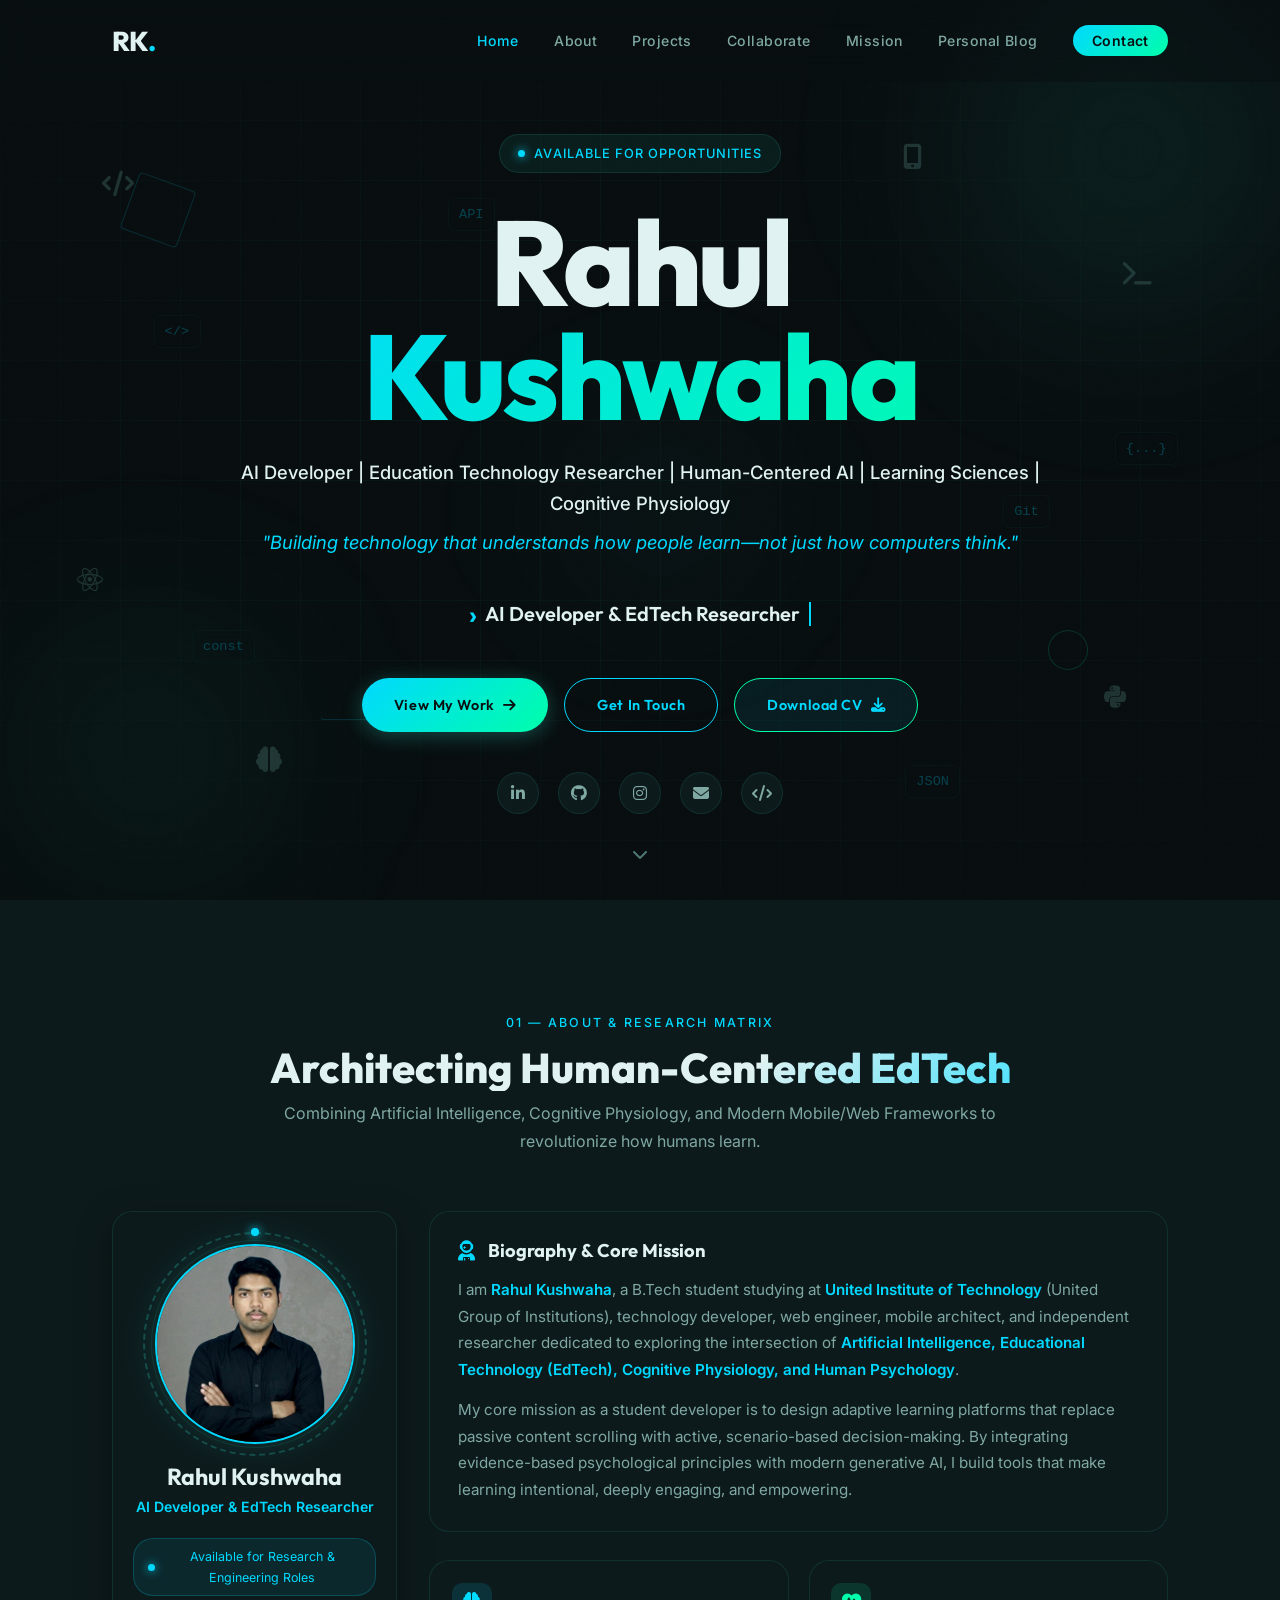
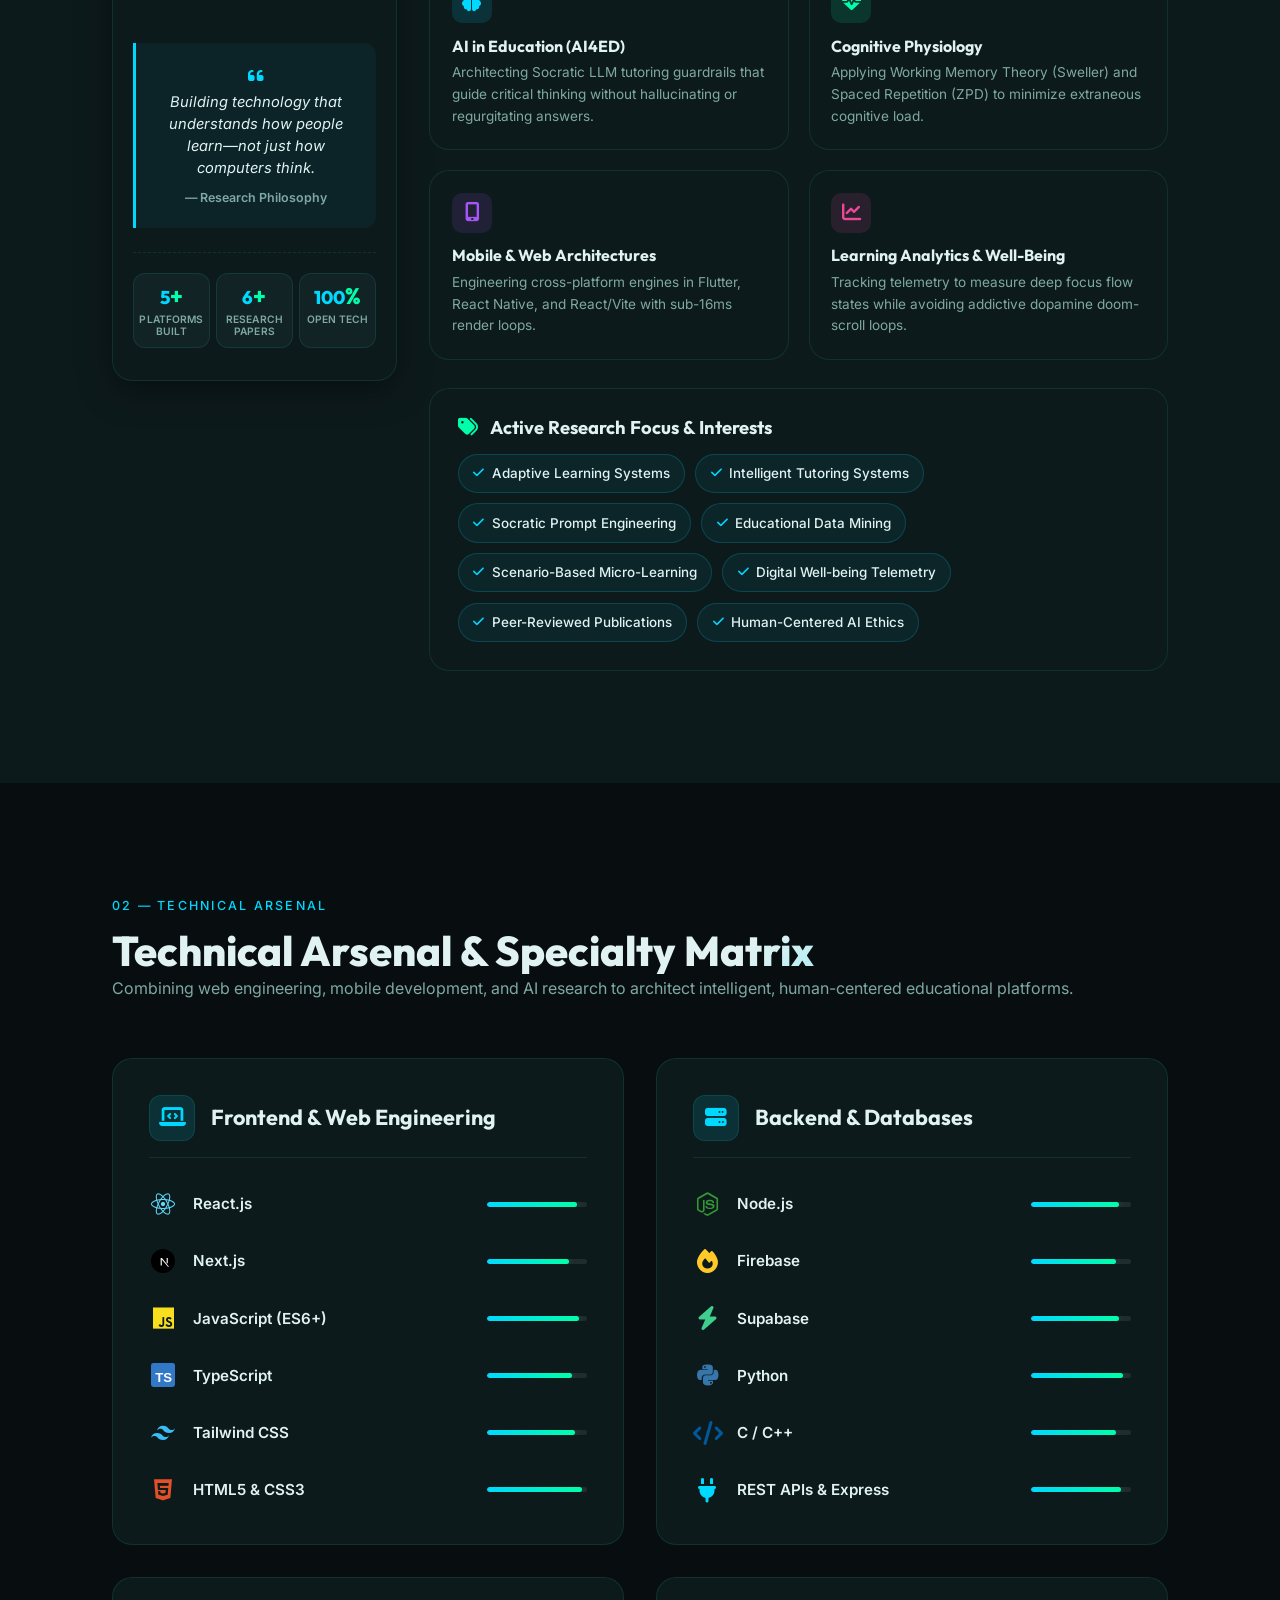
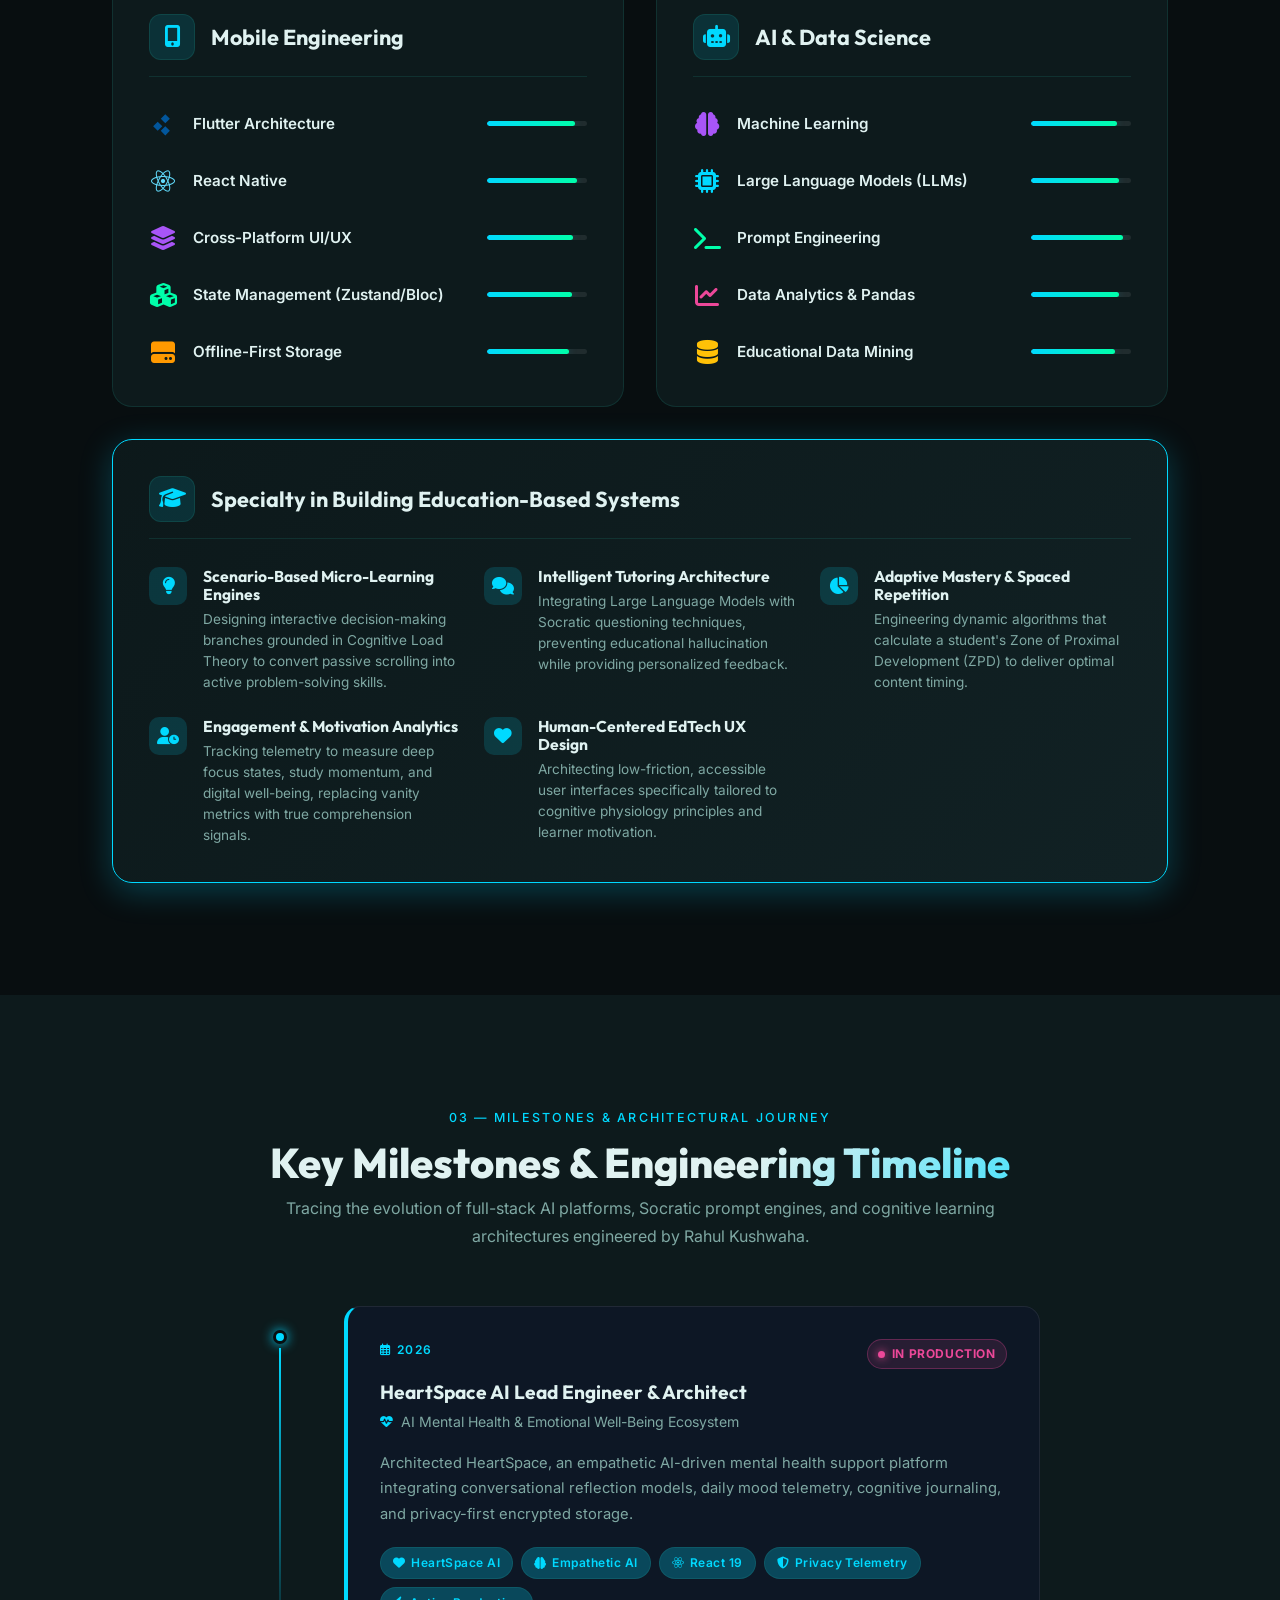
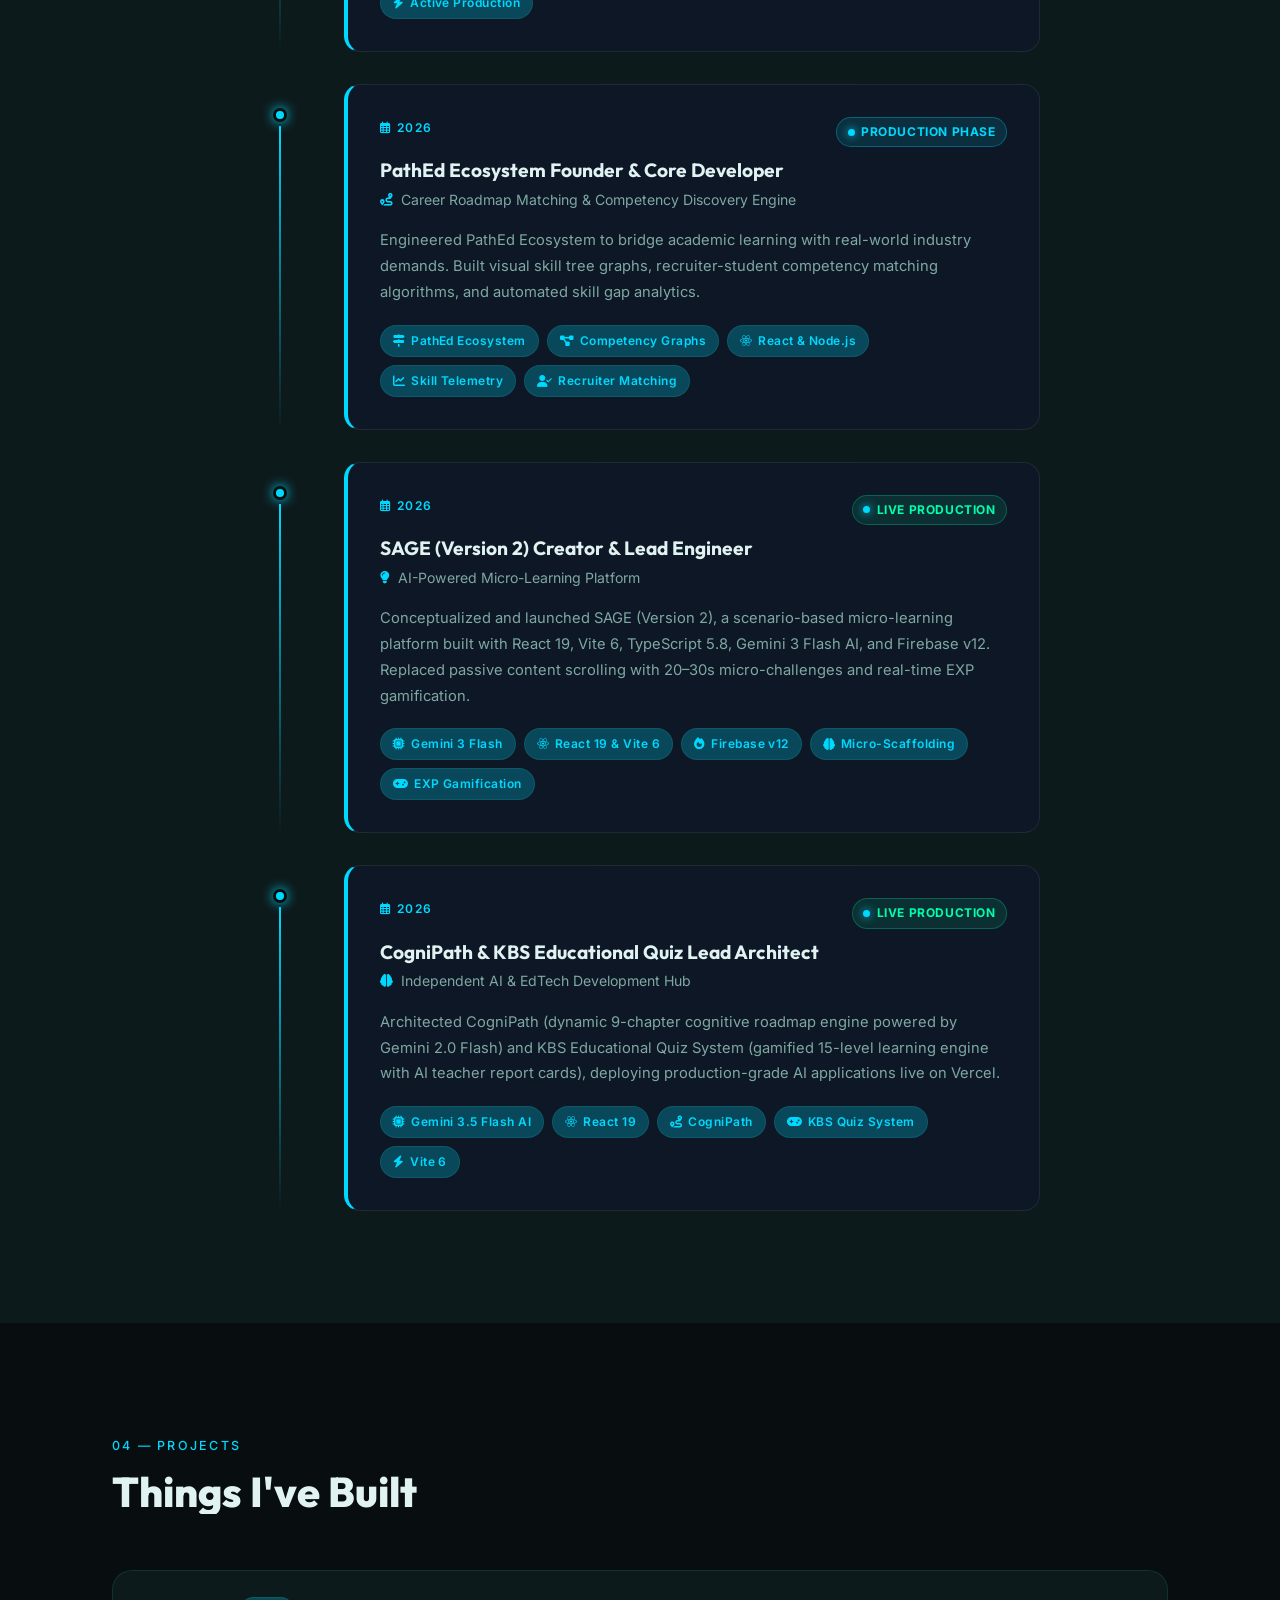
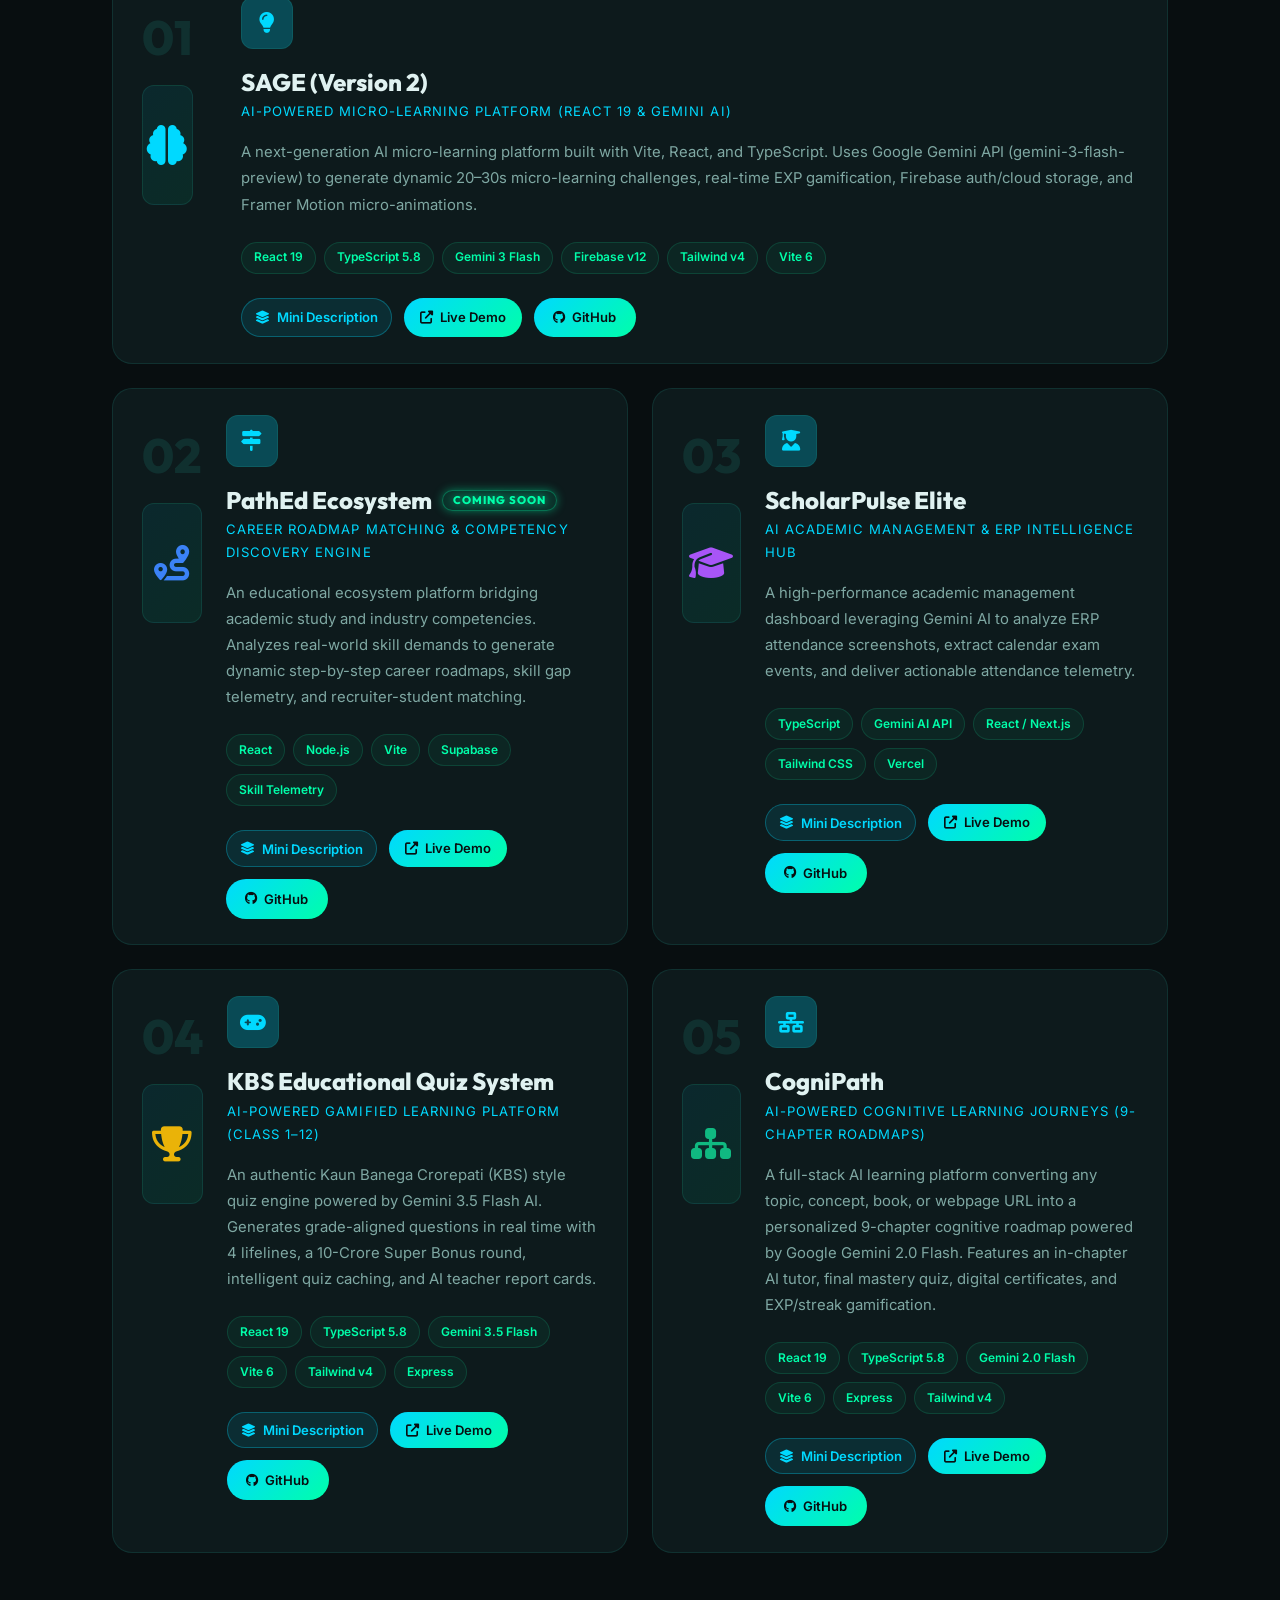
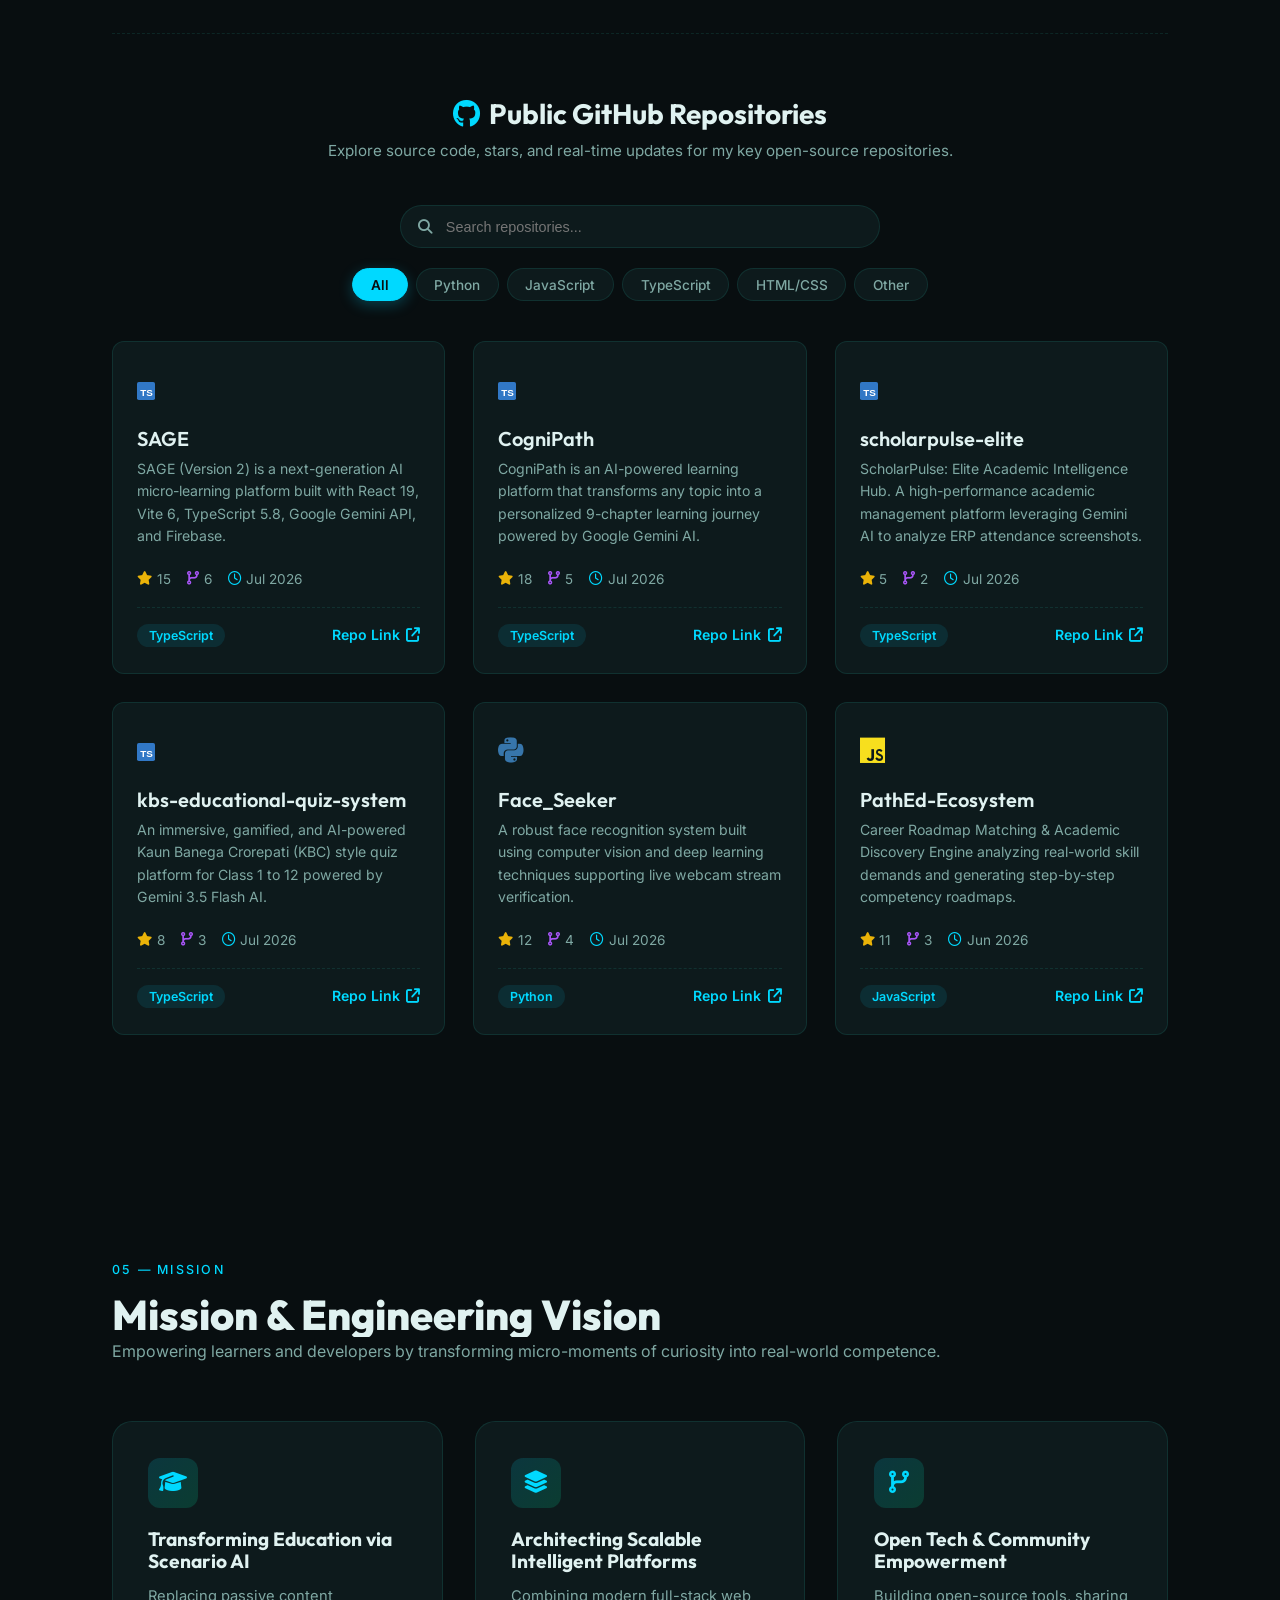
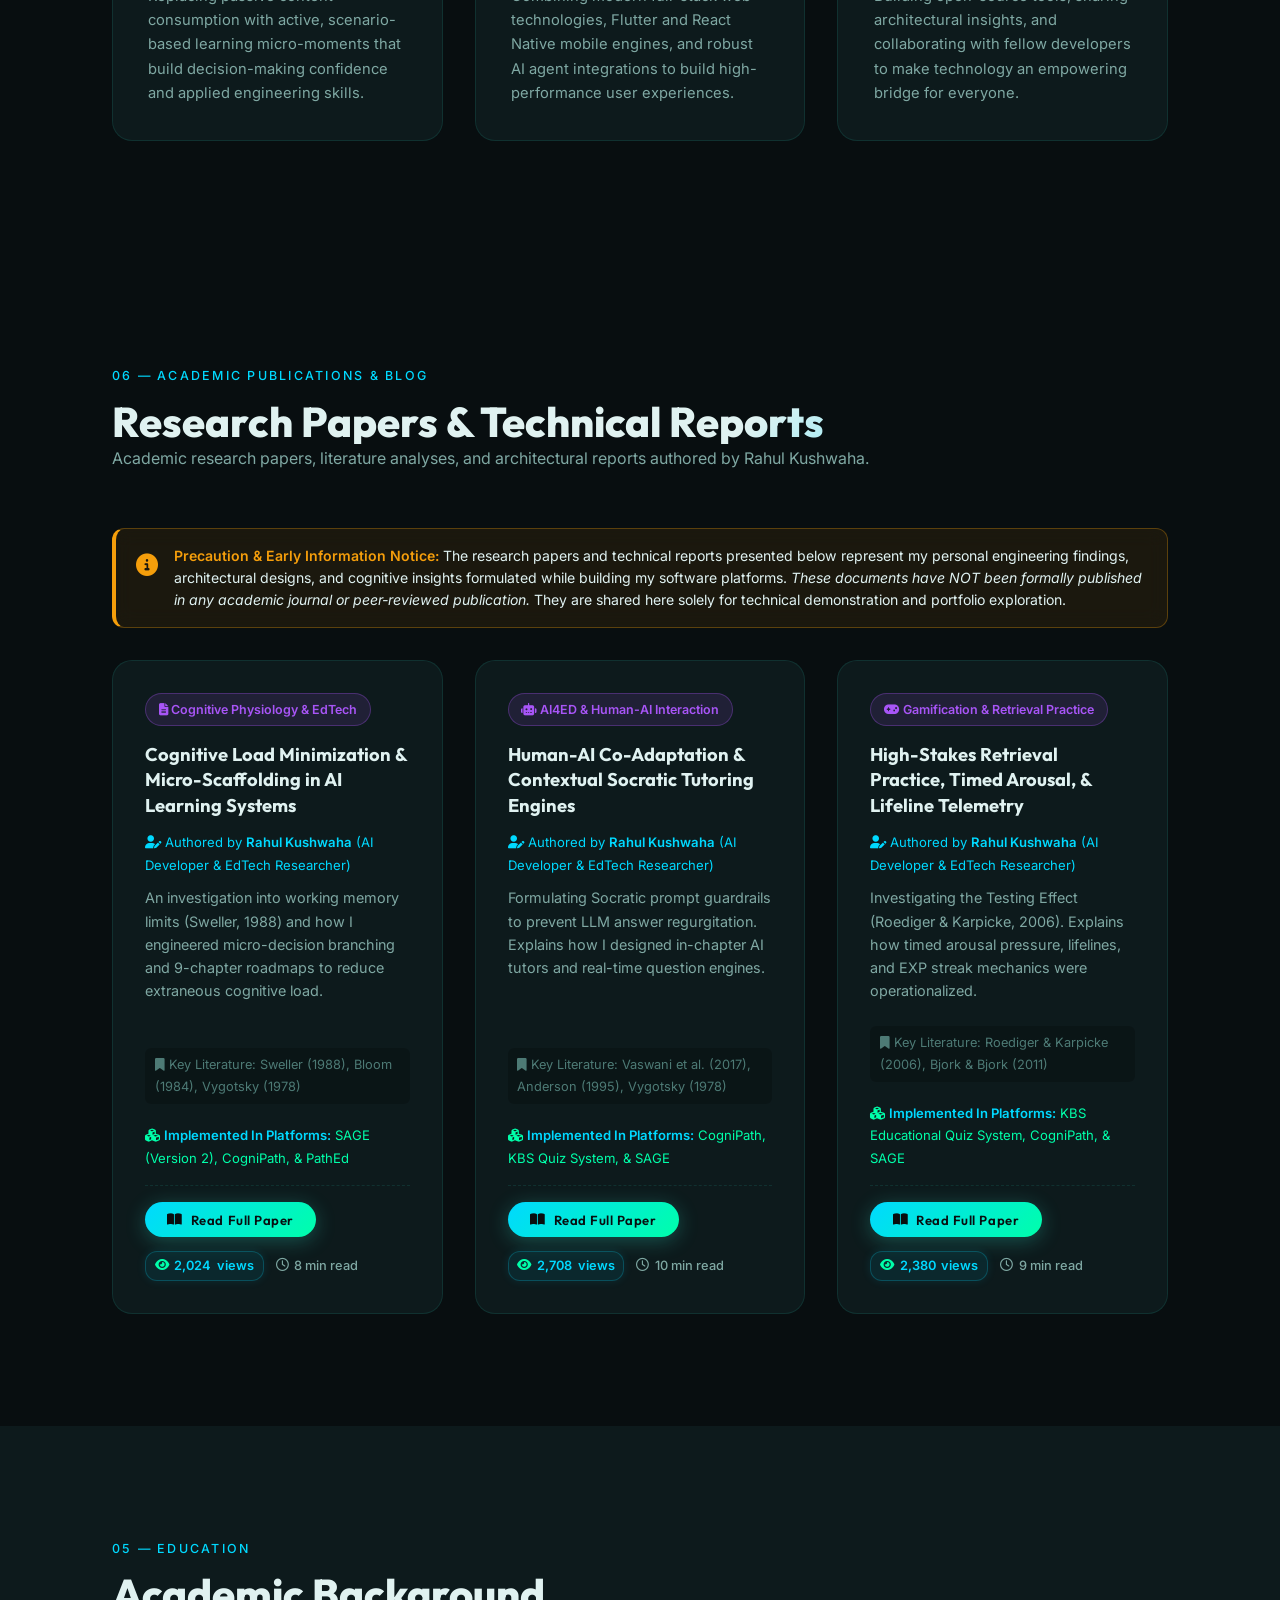
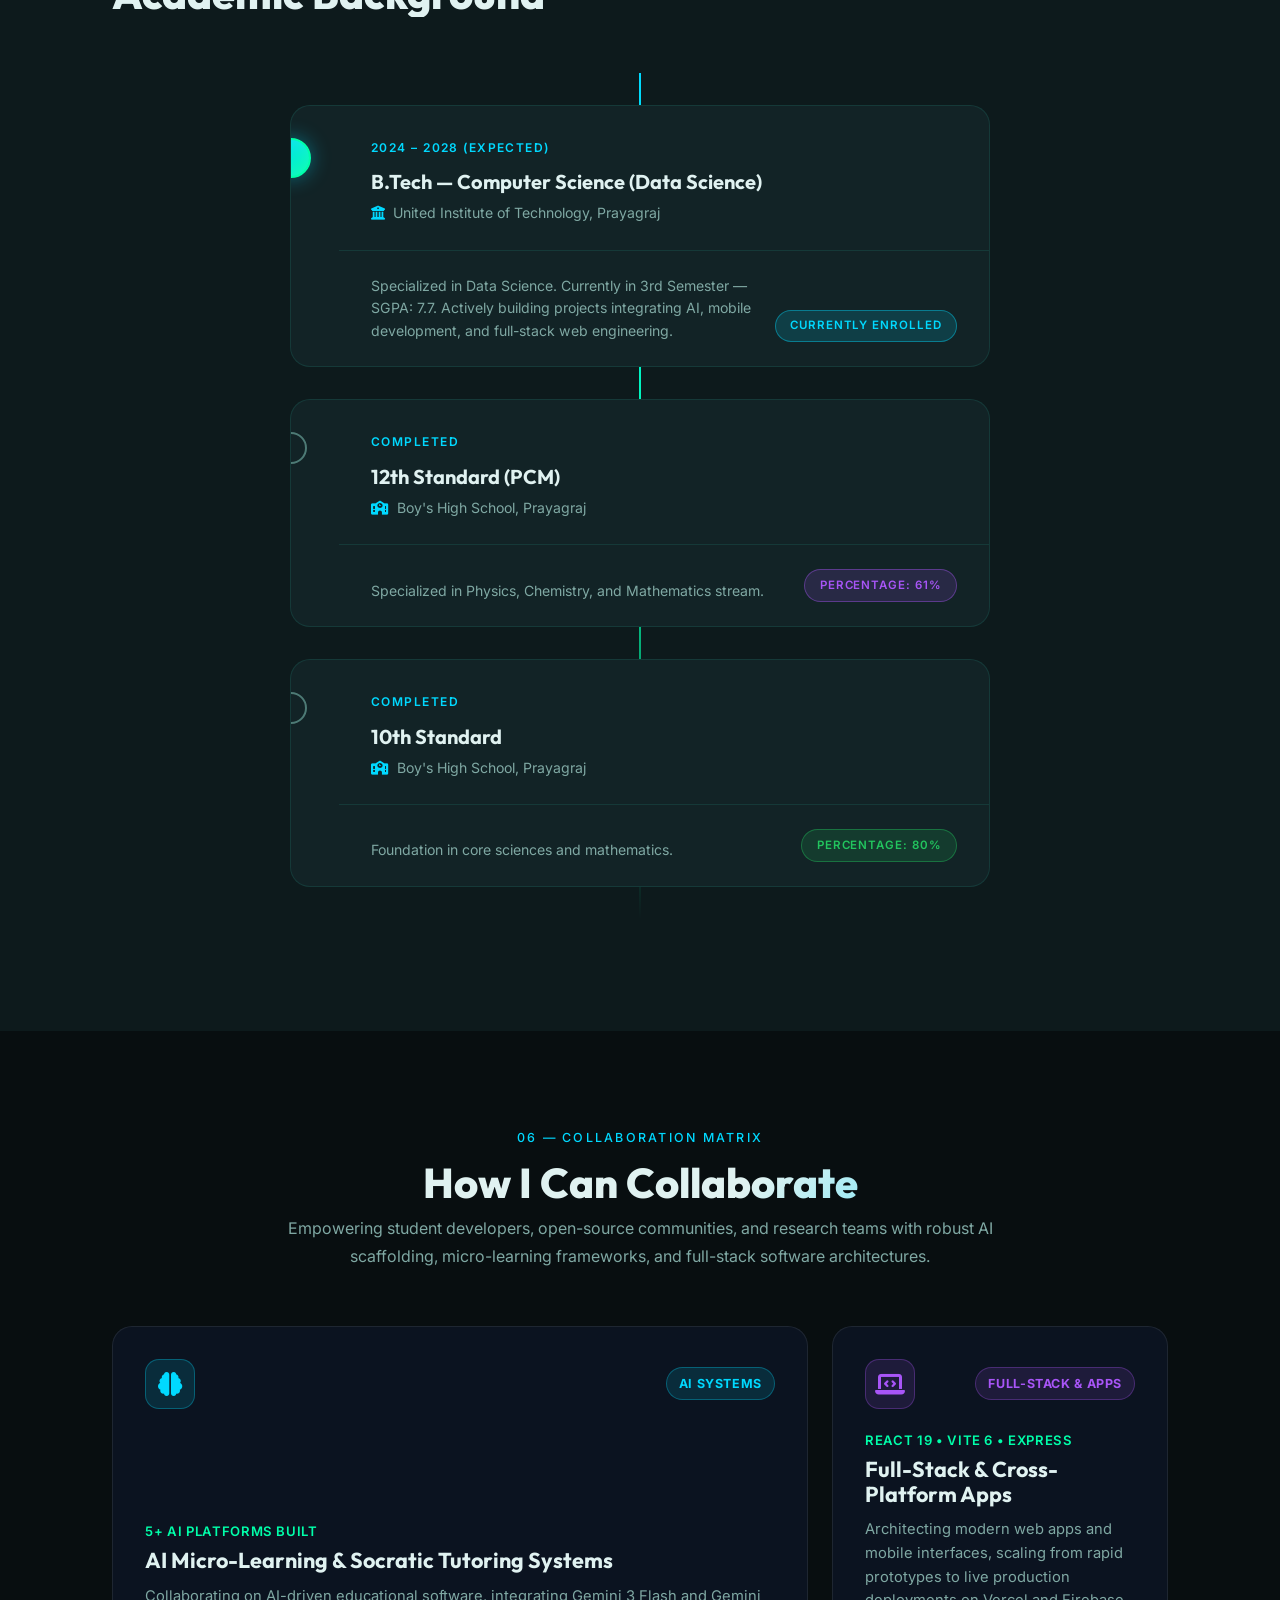
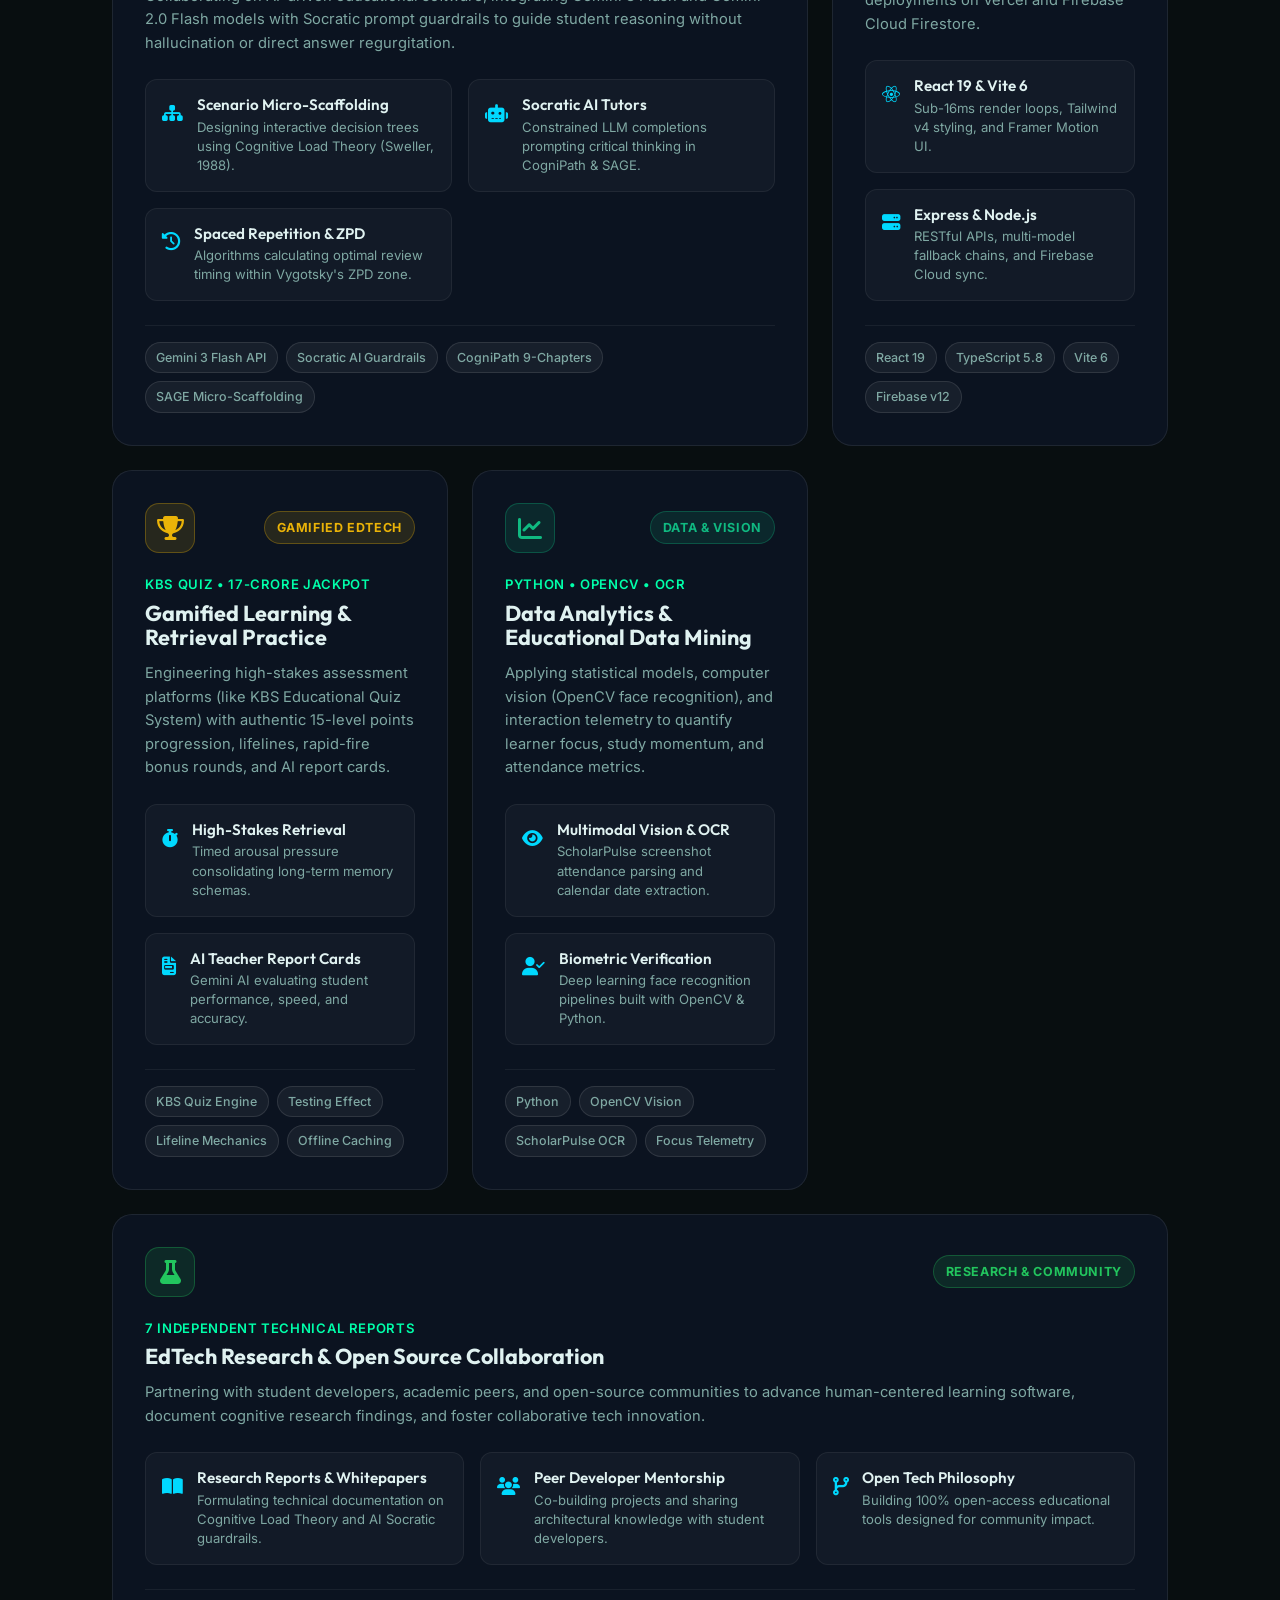
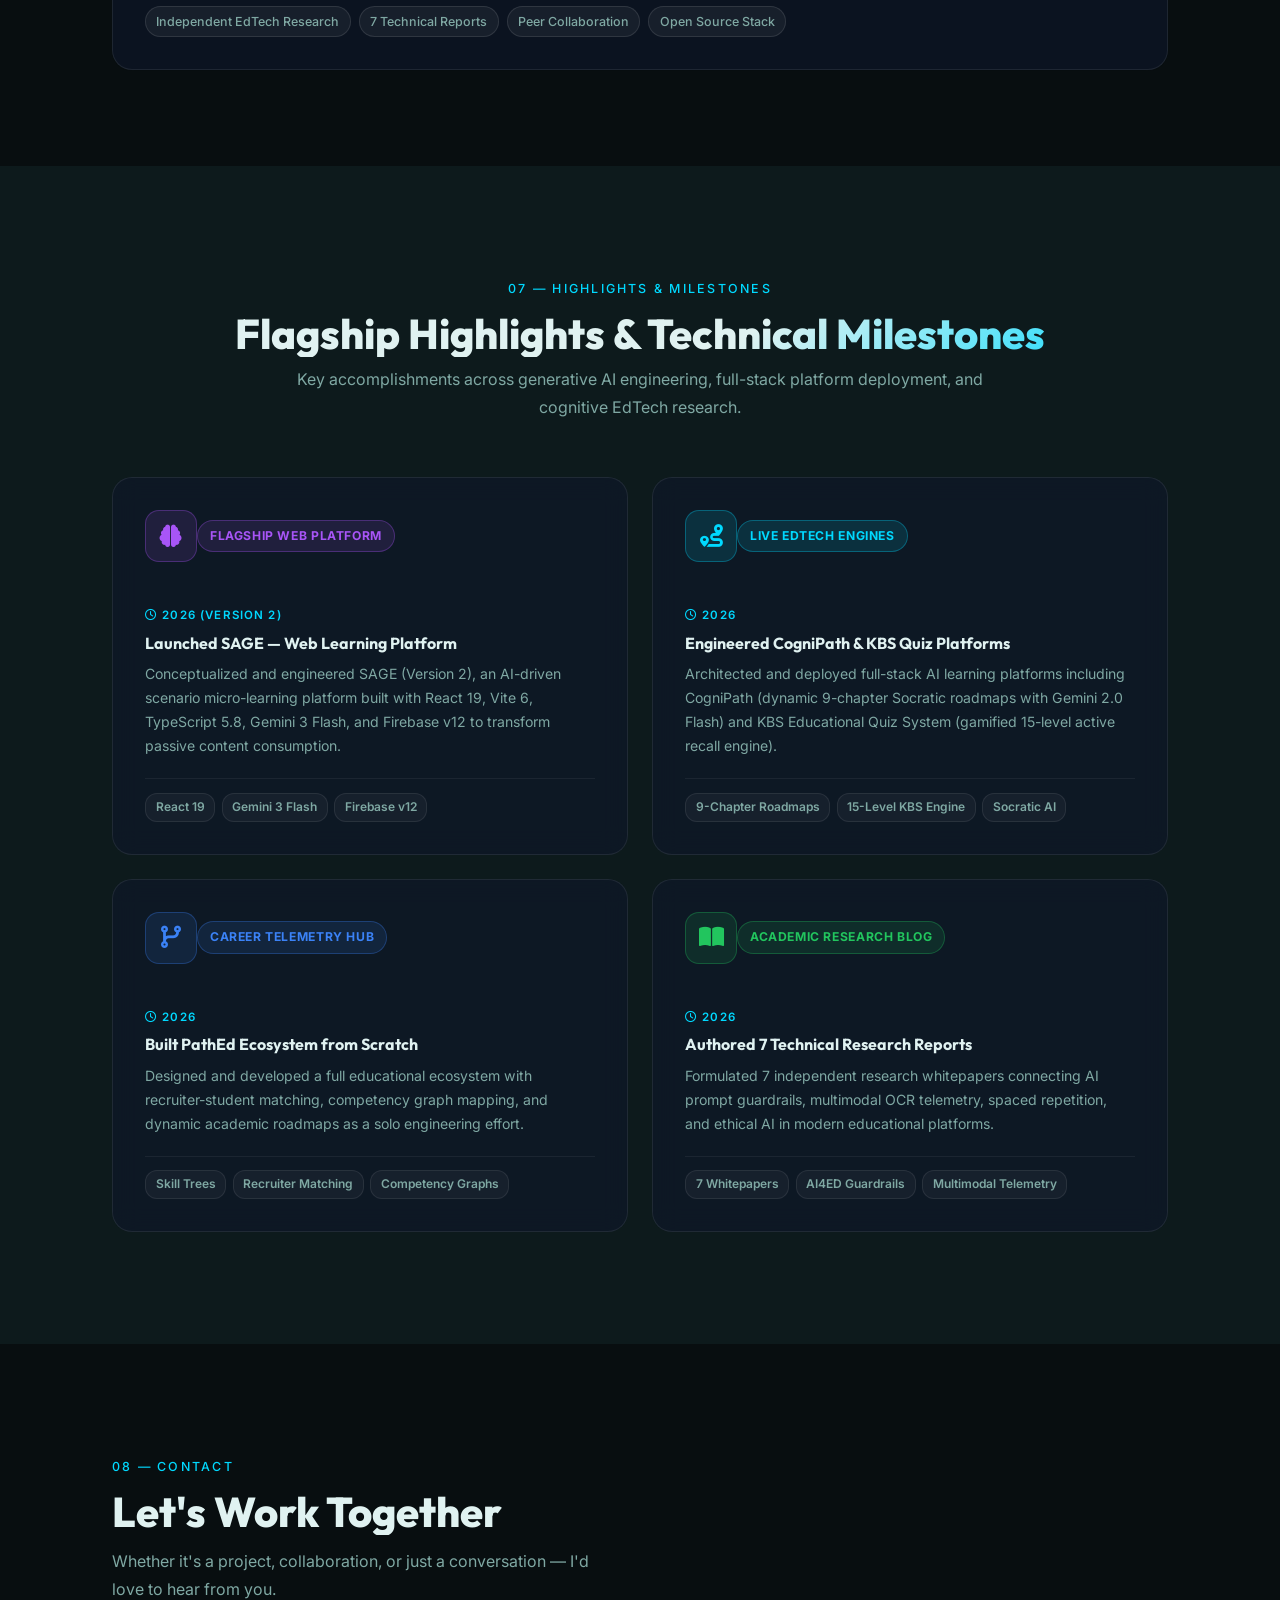
==== commit 4f5a4c3a: "Add HeartSpace, PathEd Ecosystem, and SAGE milestone cards to key milestones timeline" ====
--- a/index.html
+++ b/index.html
@@ -642,7 +642,94 @@
 
             <div class="exp-timeline">
 
-                <!-- Milestone Card 1 -->
+                <!-- Milestone Card 1: HeartSpace -->
+                <div class="exp-item" data-reveal>
+                    <div class="exp-marker">
+                        <div class="exp-dot"></div>
+                        <div class="exp-line"></div>
+                    </div>
+                    <div class="exp-card glass-milestone-card">
+                        <div class="milestone-card-header">
+                            <span class="exp-date"><i class="far fa-calendar-alt"></i> 2026</span>
+                            <span class="milestone-live-badge" style="color: #ec4899; background: rgba(236, 72, 153, 0.12); border-color: rgba(236, 72, 153, 0.3);"><span class="badge-pulse" style="background: #ec4899; box-shadow: 0 0 8px #ec4899;"></span> In Production</span>
+                        </div>
+                        <h3 class="exp-role">HeartSpace AI Lead Engineer &amp; Architect</h3>
+                        <p class="exp-company">
+                            <i class="fas fa-heartbeat"></i>
+                            AI Mental Health &amp; Emotional Well-Being Ecosystem
+                        </p>
+                        <p class="exp-desc">
+                            Architected HeartSpace, an empathetic AI-driven mental health support platform integrating conversational reflection models, daily mood telemetry, cognitive journaling, and privacy-first encrypted storage.
+                        </p>
+                        <div class="exp-tags" style="gap: 0.5rem; margin-top: 1rem;">
+                            <span class="m-tag pink-tag"><i class="fas fa-heart"></i> HeartSpace AI</span>
+                            <span class="m-tag purple-tag"><i class="fas fa-brain"></i> Empathetic AI</span>
+                            <span class="m-tag cyan-tag"><i class="fab fa-react"></i> React 19</span>
+                            <span class="m-tag green-tag"><i class="fas fa-shield-alt"></i> Privacy Telemetry</span>
+                            <span class="m-tag blue-tag"><i class="fas fa-bolt"></i> Active Production</span>
+                        </div>
+                    </div>
+                </div>
+
+                <!-- Milestone Card 2: PathEd Ecosystem -->
+                <div class="exp-item" data-reveal>
+                    <div class="exp-marker">
+                        <div class="exp-dot"></div>
+                        <div class="exp-line"></div>
+                    </div>
+                    <div class="exp-card glass-milestone-card">
+                        <div class="milestone-card-header">
+                            <span class="exp-date"><i class="far fa-calendar-alt"></i> 2026</span>
+                            <span class="milestone-live-badge" style="color: #00d9ff; background: rgba(0, 217, 255, 0.12); border-color: rgba(0, 217, 255, 0.3);"><span class="badge-pulse" style="background: #00d9ff; box-shadow: 0 0 8px #00d9ff;"></span> Production Phase</span>
+                        </div>
+                        <h3 class="exp-role">PathEd Ecosystem Founder &amp; Core Developer</h3>
+                        <p class="exp-company">
+                            <i class="fas fa-route"></i>
+                            Career Roadmap Matching &amp; Competency Discovery Engine
+                        </p>
+                        <p class="exp-desc">
+                            Engineered PathEd Ecosystem to bridge academic learning with real-world industry demands. Built visual skill tree graphs, recruiter-student competency matching algorithms, and automated skill gap analytics.
+                        </p>
+                        <div class="exp-tags" style="gap: 0.5rem; margin-top: 1rem;">
+                            <span class="m-tag green-tag"><i class="fas fa-map-signs"></i> PathEd Ecosystem</span>
+                            <span class="m-tag cyan-tag"><i class="fas fa-project-diagram"></i> Competency Graphs</span>
+                            <span class="m-tag blue-tag"><i class="fab fa-react"></i> React &amp; Node.js</span>
+                            <span class="m-tag purple-tag"><i class="fas fa-chart-line"></i> Skill Telemetry</span>
+                            <span class="m-tag gold-tag"><i class="fas fa-user-check"></i> Recruiter Matching</span>
+                        </div>
+                    </div>
+                </div>
+
+                <!-- Milestone Card 3: SAGE (Version 2) -->
+                <div class="exp-item" data-reveal>
+                    <div class="exp-marker">
+                        <div class="exp-dot"></div>
+                        <div class="exp-line"></div>
+                    </div>
+                    <div class="exp-card glass-milestone-card">
+                        <div class="milestone-card-header">
+                            <span class="exp-date"><i class="far fa-calendar-alt"></i> 2026</span>
+                            <span class="milestone-live-badge"><span class="badge-pulse"></span> Live Production</span>
+                        </div>
+                        <h3 class="exp-role">SAGE (Version 2) Creator &amp; Lead Engineer</h3>
+                        <p class="exp-company">
+                            <i class="fas fa-lightbulb"></i>
+                            AI-Powered Micro-Learning Platform
+                        </p>
+                        <p class="exp-desc">
+                            Conceptualized and launched SAGE (Version 2), a scenario-based micro-learning platform built with React 19, Vite 6, TypeScript 5.8, Gemini 3 Flash AI, and Firebase v12. Replaced passive content scrolling with 20–30s micro-challenges and real-time EXP gamification.
+                        </p>
+                        <div class="exp-tags" style="gap: 0.5rem; margin-top: 1rem;">
+                            <span class="m-tag cyan-tag"><i class="fas fa-microchip"></i> Gemini 3 Flash</span>
+                            <span class="m-tag blue-tag"><i class="fab fa-react"></i> React 19 &amp; Vite 6</span>
+                            <span class="m-tag gold-tag"><i class="fas fa-fire"></i> Firebase v12</span>
+                            <span class="m-tag purple-tag"><i class="fas fa-brain"></i> Micro-Scaffolding</span>
+                            <span class="m-tag green-tag"><i class="fas fa-gamepad"></i> EXP Gamification</span>
+                        </div>
+                    </div>
+                </div>
+
+                <!-- Milestone Card 4: CogniPath & KBS Educational Quiz -->
                 <div class="exp-item" data-reveal>
                     <div class="exp-marker">
                         <div class="exp-dot"></div>
@@ -674,35 +761,8 @@
             </div>
         </div>
     </section>
-
-                <!-- ── TEMPLATE: Copy this block to add more ──
-                <div class="exp-item" data-reveal>
-                    <div class="exp-marker">
-                        <div class="exp-dot"></div>
-                        <div class="exp-line"></div>
-                    </div>
-                    <div class="exp-card">
-                        <span class="exp-date">Month Year – Month Year</span>
-                        <h3 class="exp-role">Your Role / Internship Title</h3>
-                        <p class="exp-company">
-                            <i class="fas fa-building"></i>
-                            Company / Organization Name
-                        </p>
-                        <p class="exp-desc">
-                            What you did, learned, and achieved in this role.
-                        </p>
-                        <div class="exp-tags">
-                            <span>Tag 1</span>
-                            <span>Tag 2</span>
-                        </div>
-                    </div>
-                </div>
-                ─────────────────────────────────────────── -->
-
-            </div>
-        </div>
-    </section>
     <!-- ── END EXPERIENCE ─────────────────────────────────── -->
+
 
 
     <!-- ══════════════════════════════════════════════════════
--- a/style.css
+++ b/style.css
@@ -3718,6 +3718,7 @@
 .purple-tag { background: rgba(168, 85, 247, 0.1); color: #a855f7; border-color: rgba(168, 85, 247, 0.25); }
 .gold-tag { background: rgba(234, 179, 8, 0.1); color: #eab308; border-color: rgba(234, 179, 8, 0.25); }
 .green-tag { background: rgba(34, 197, 94, 0.1); color: #22c55e; border-color: rgba(34, 197, 94, 0.25); }
+.pink-tag { background: rgba(236, 72, 153, 0.1); color: #ec4899; border-color: rgba(236, 72, 153, 0.25); }
 
 
 /* Bento Highlights / Achievements Cards */
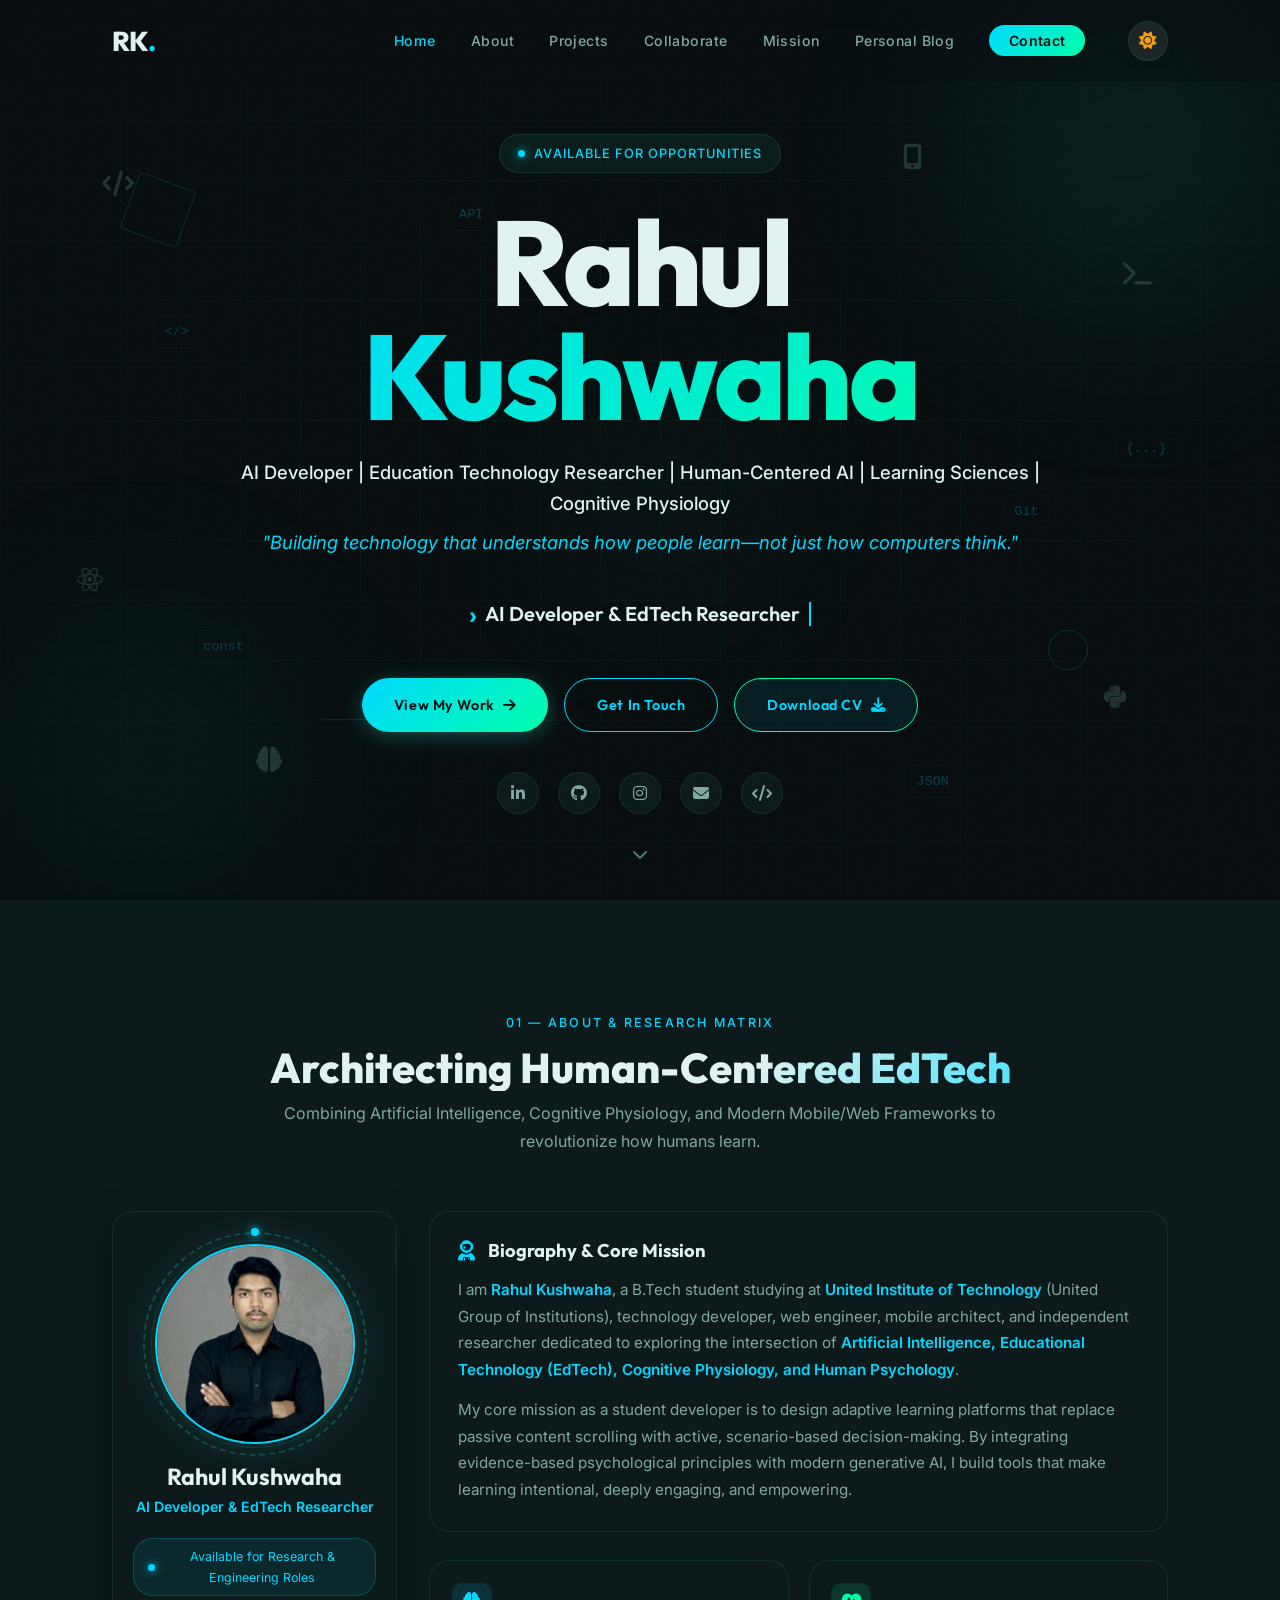
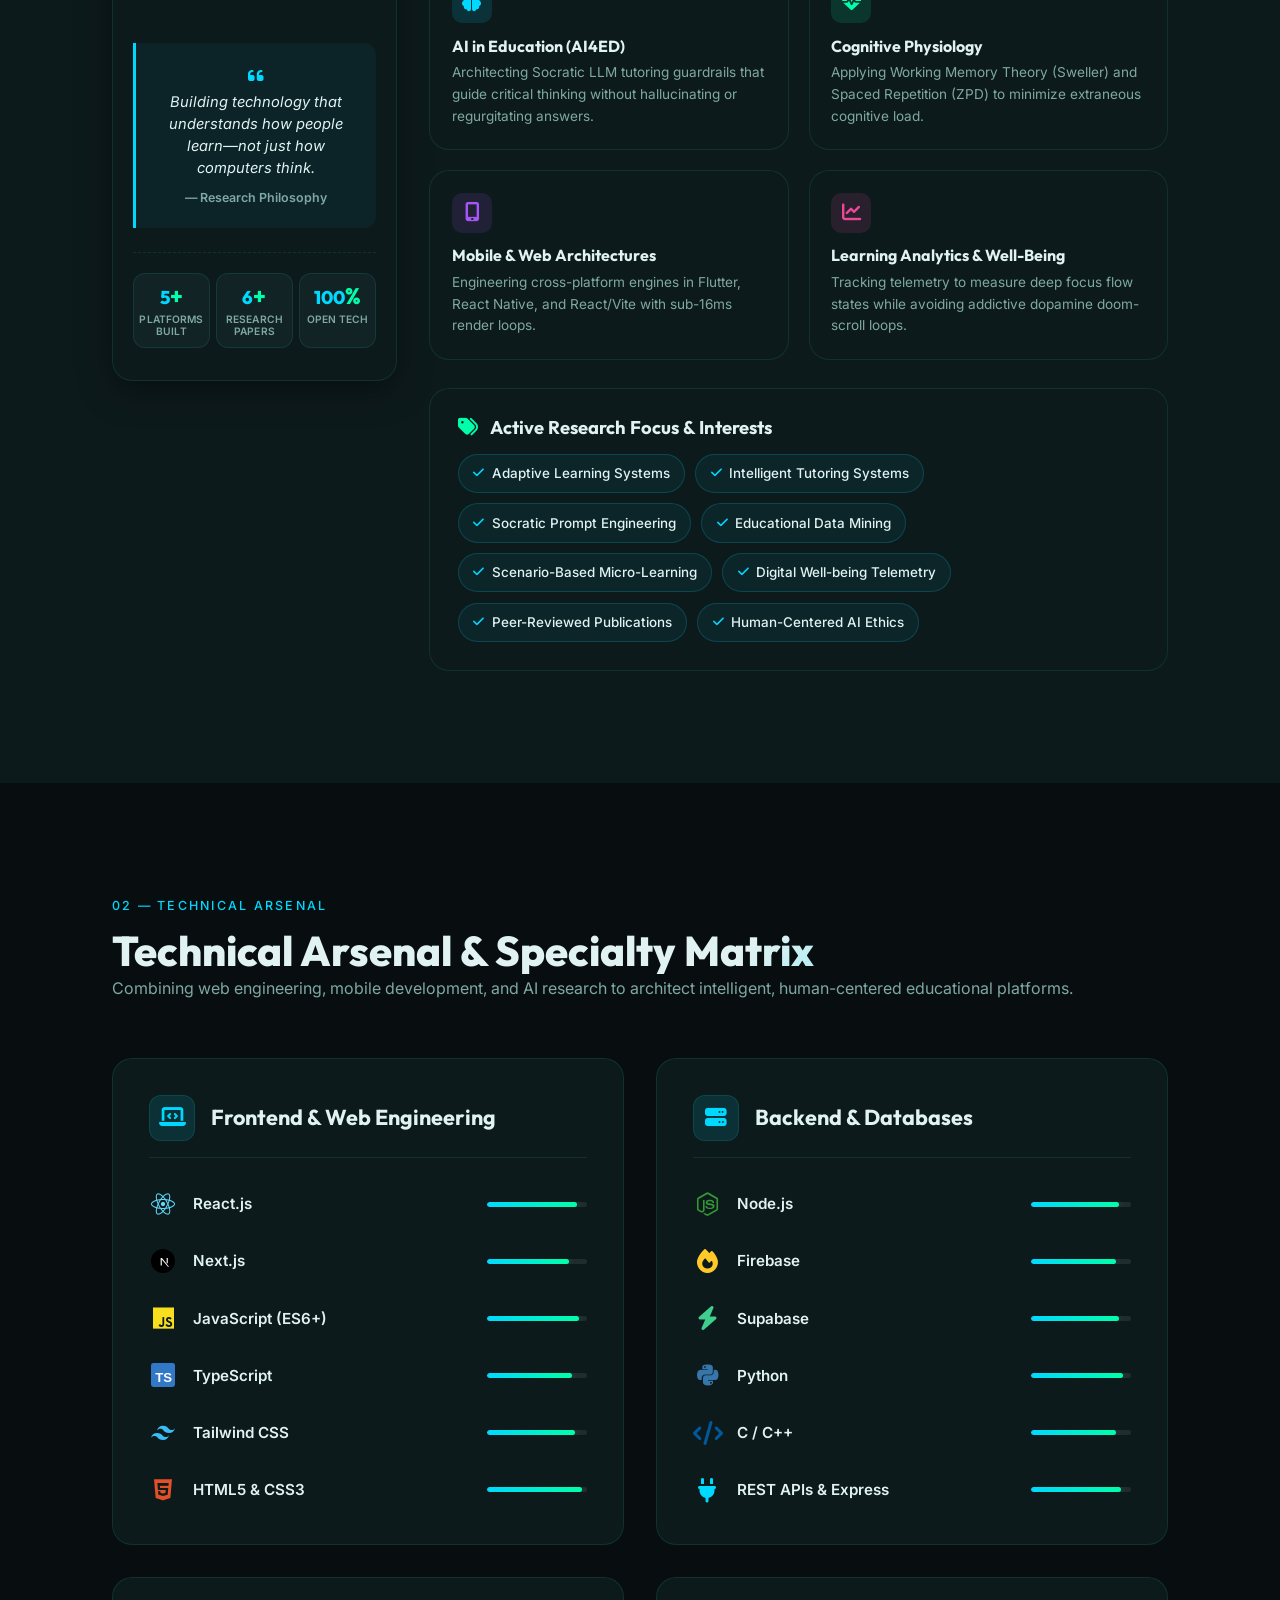
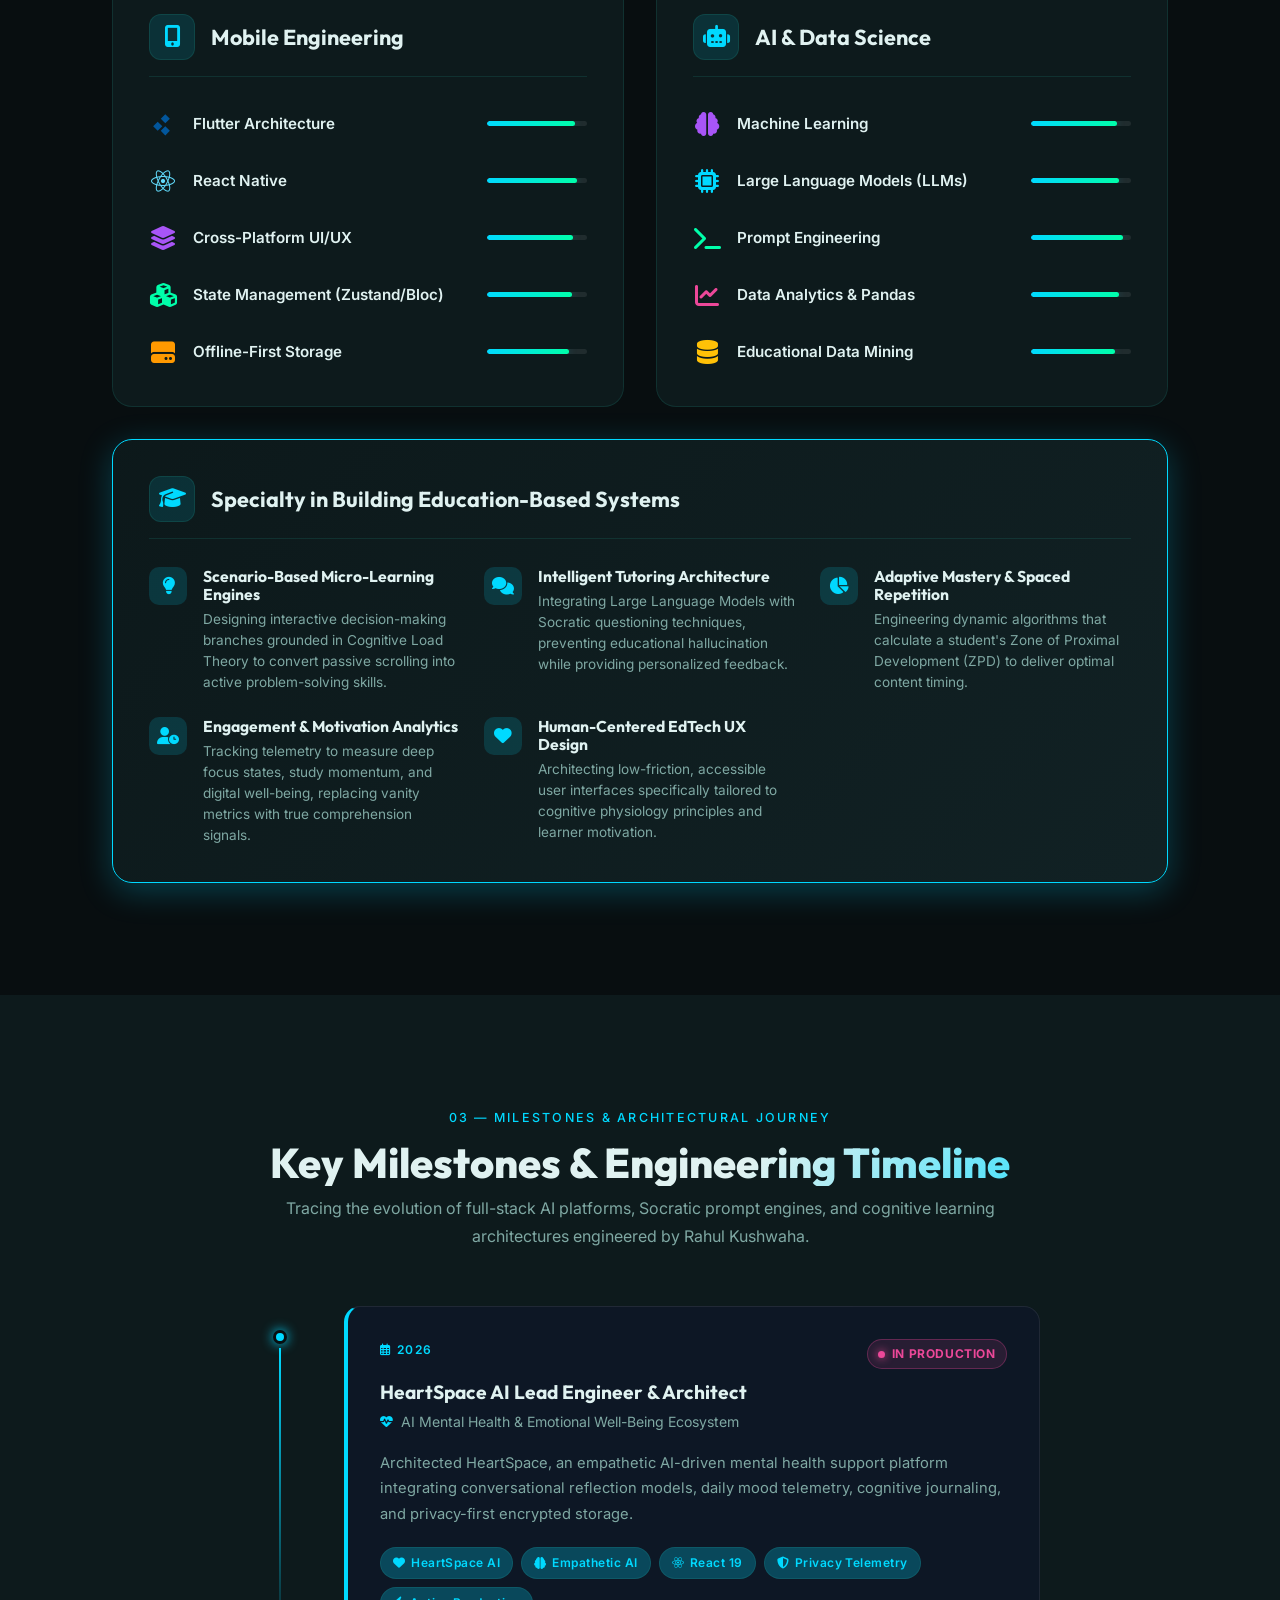
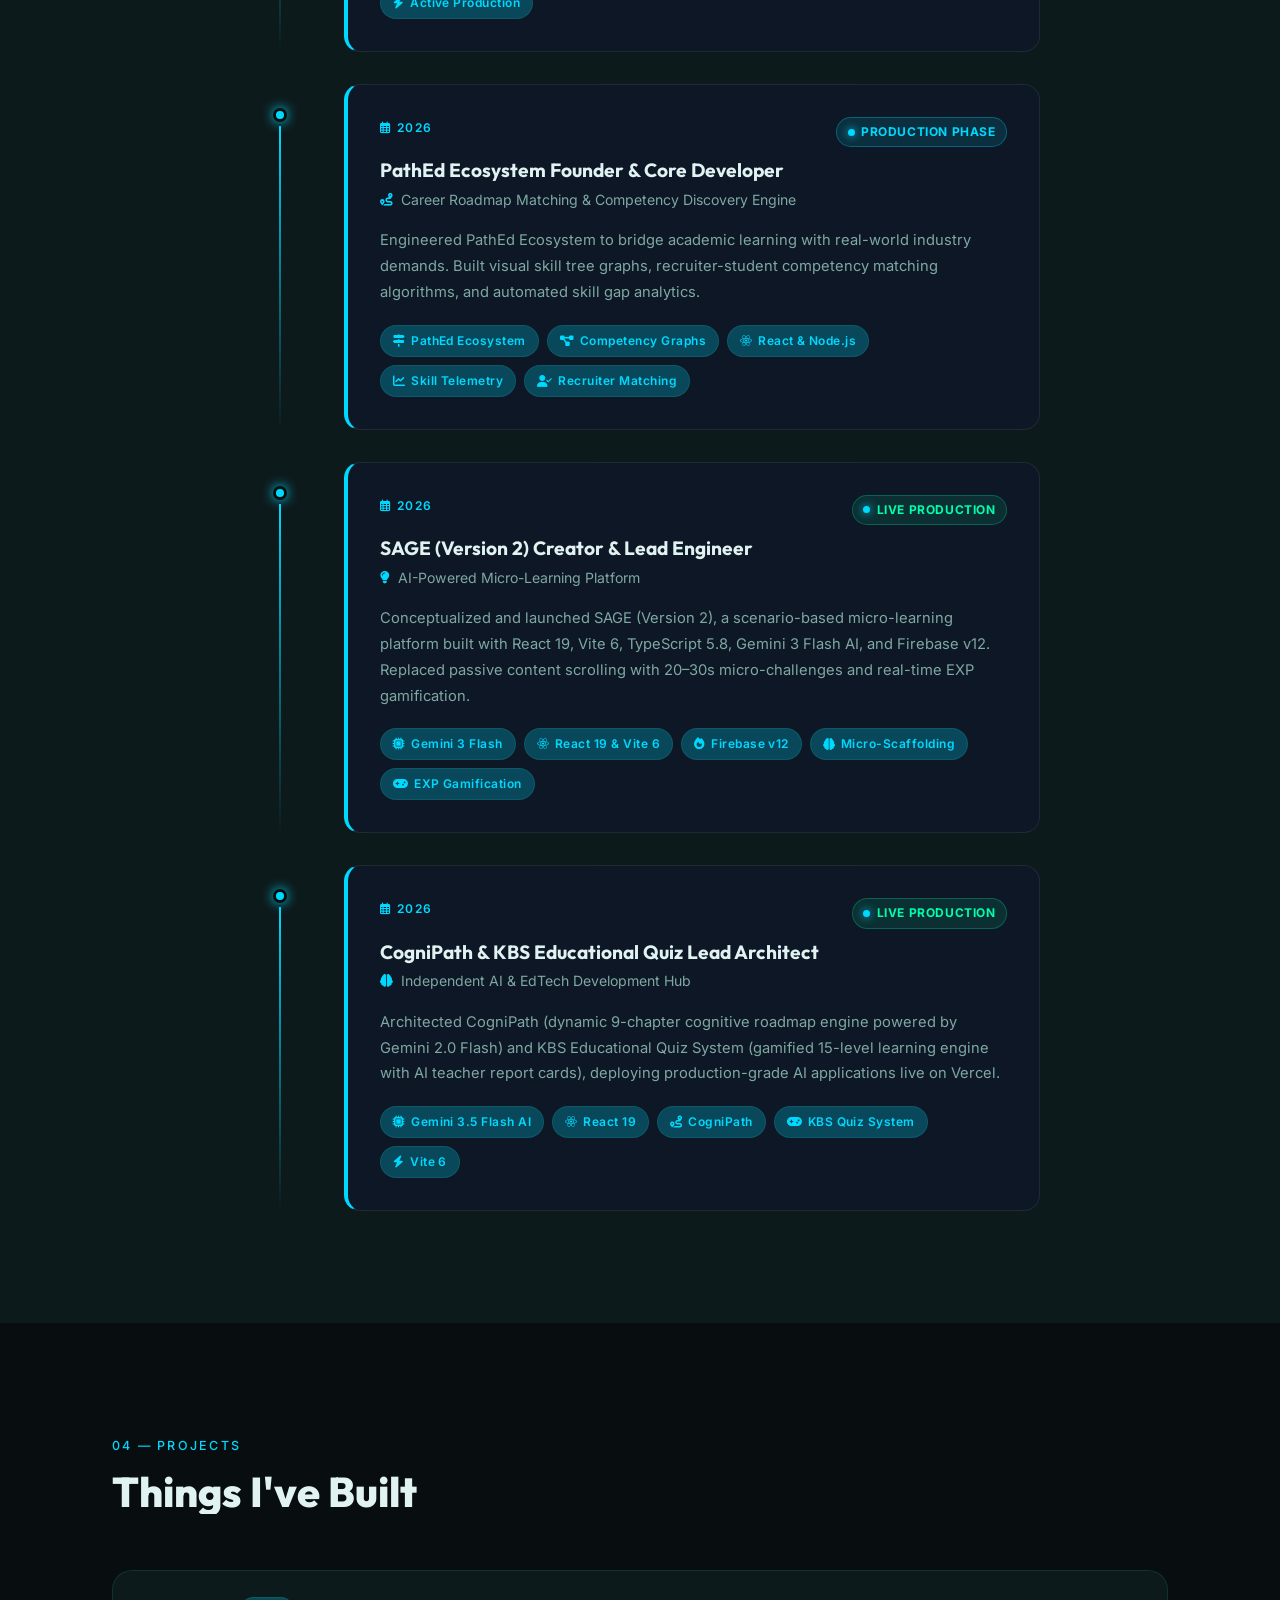
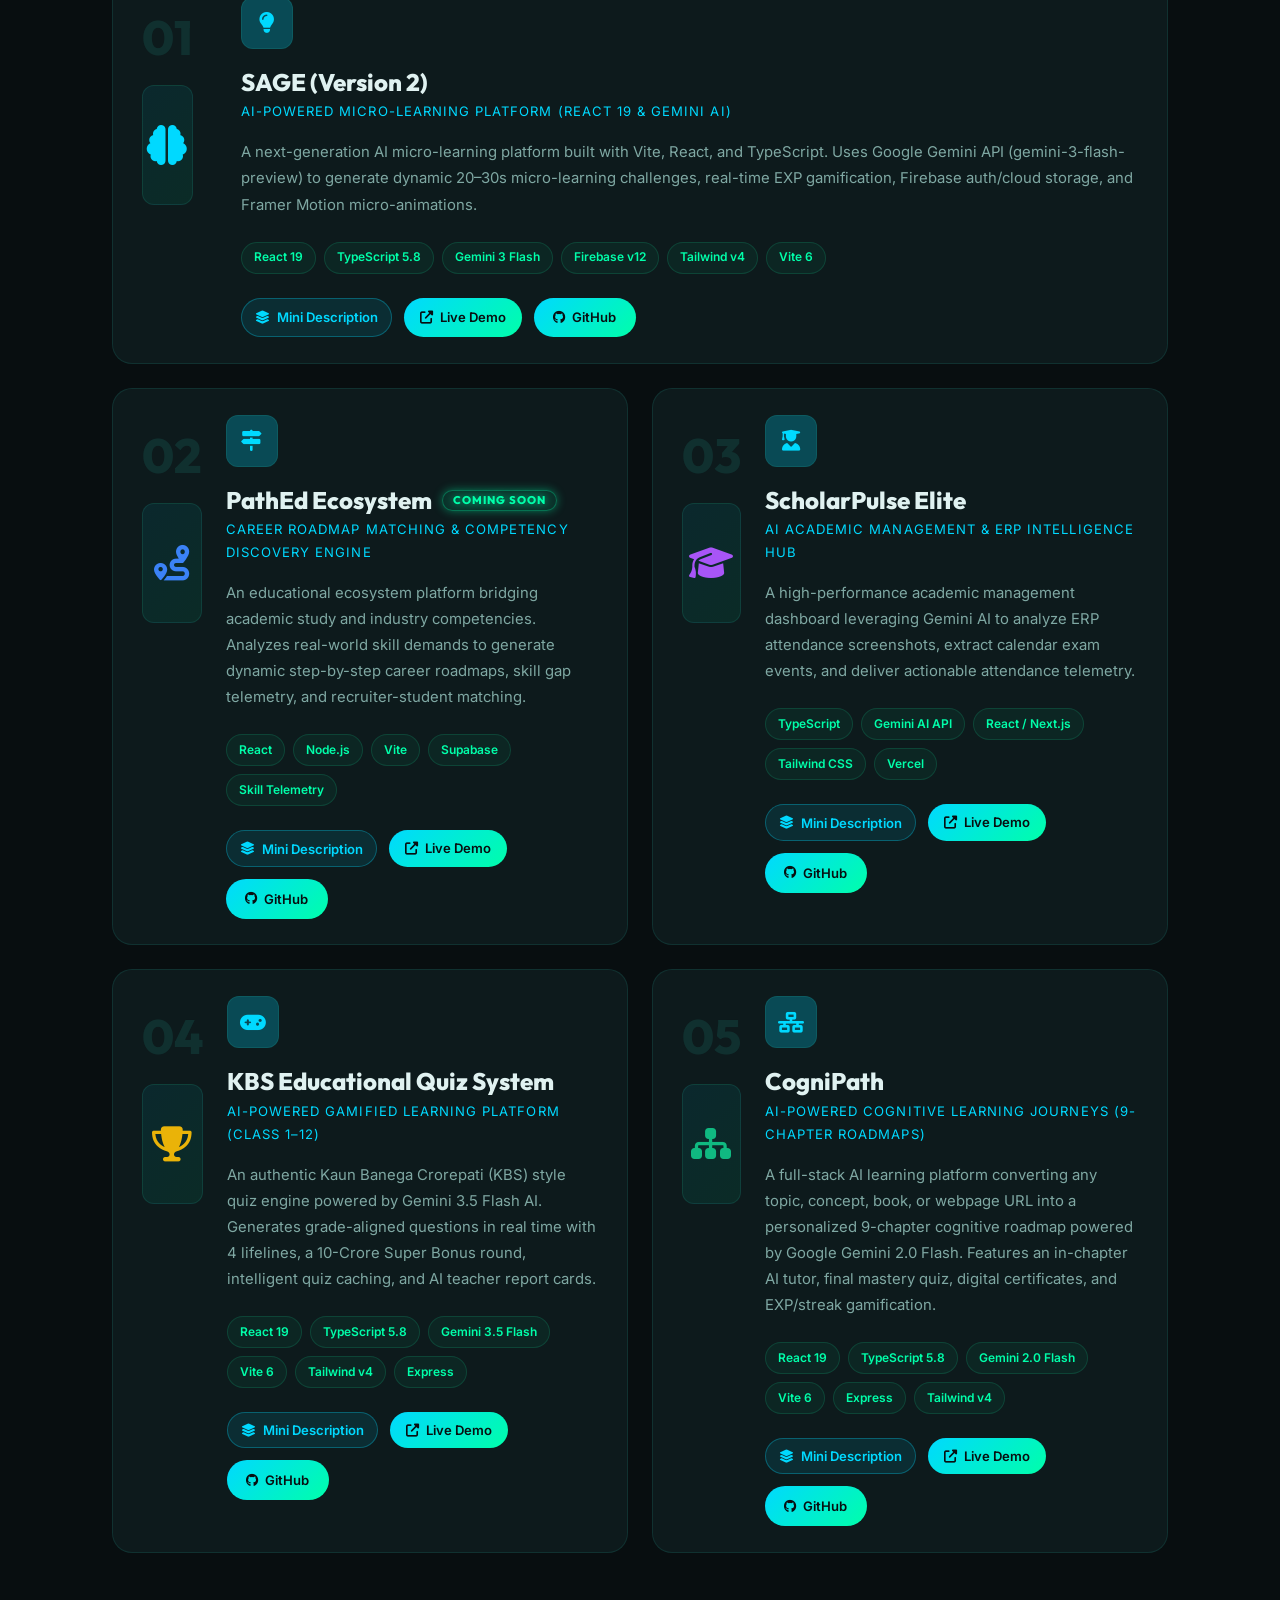
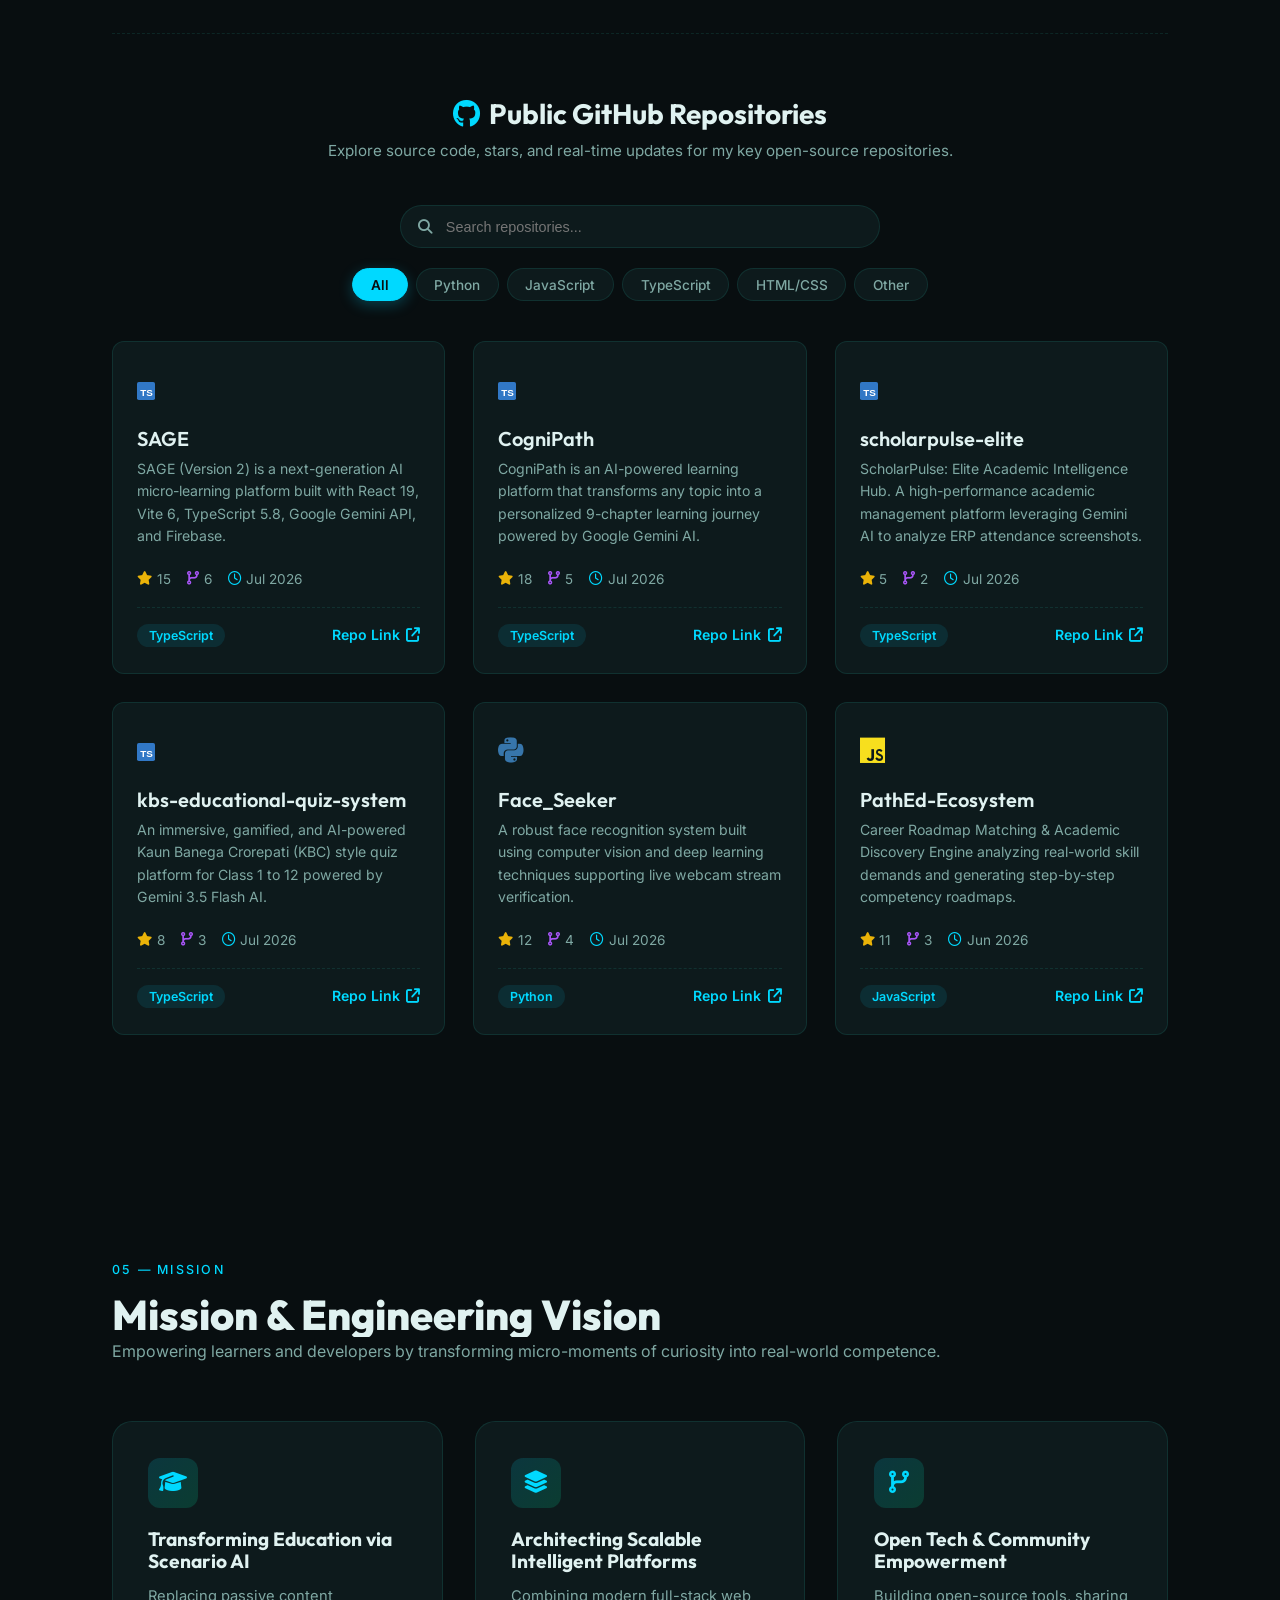
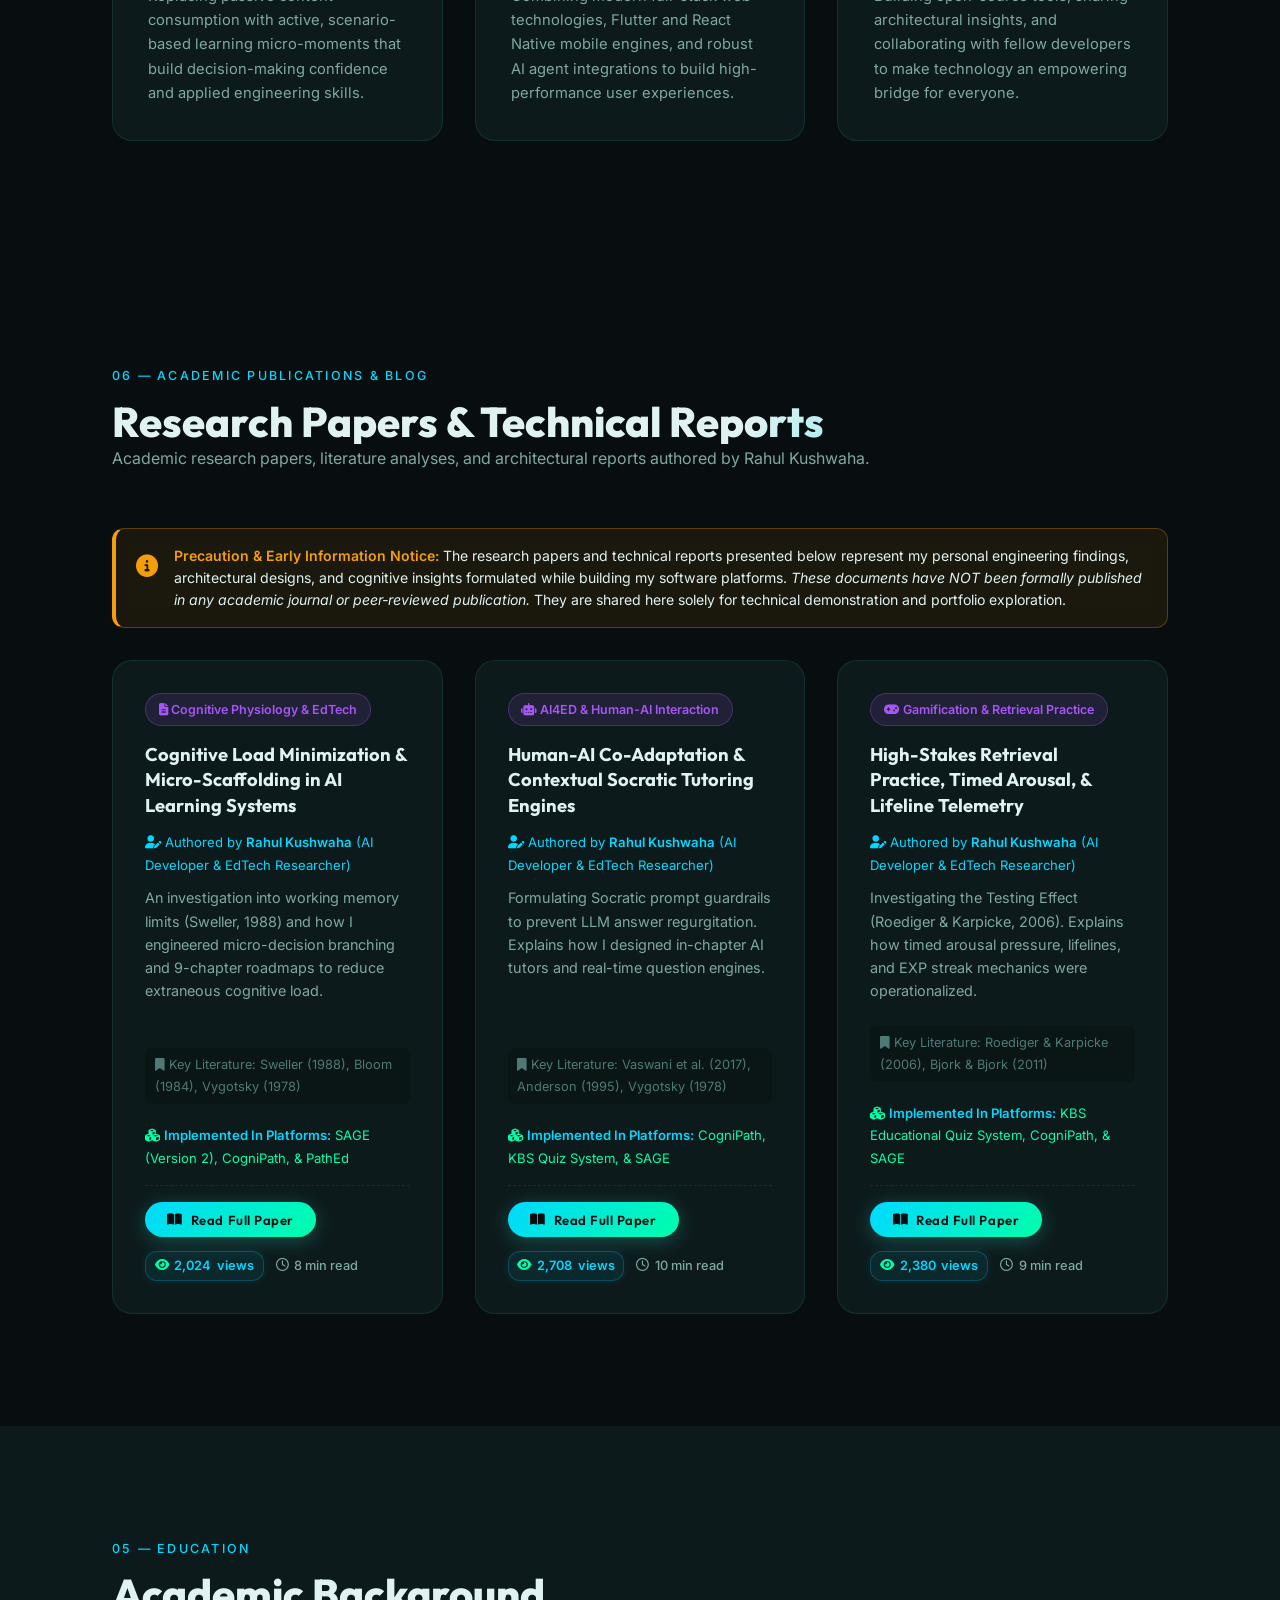
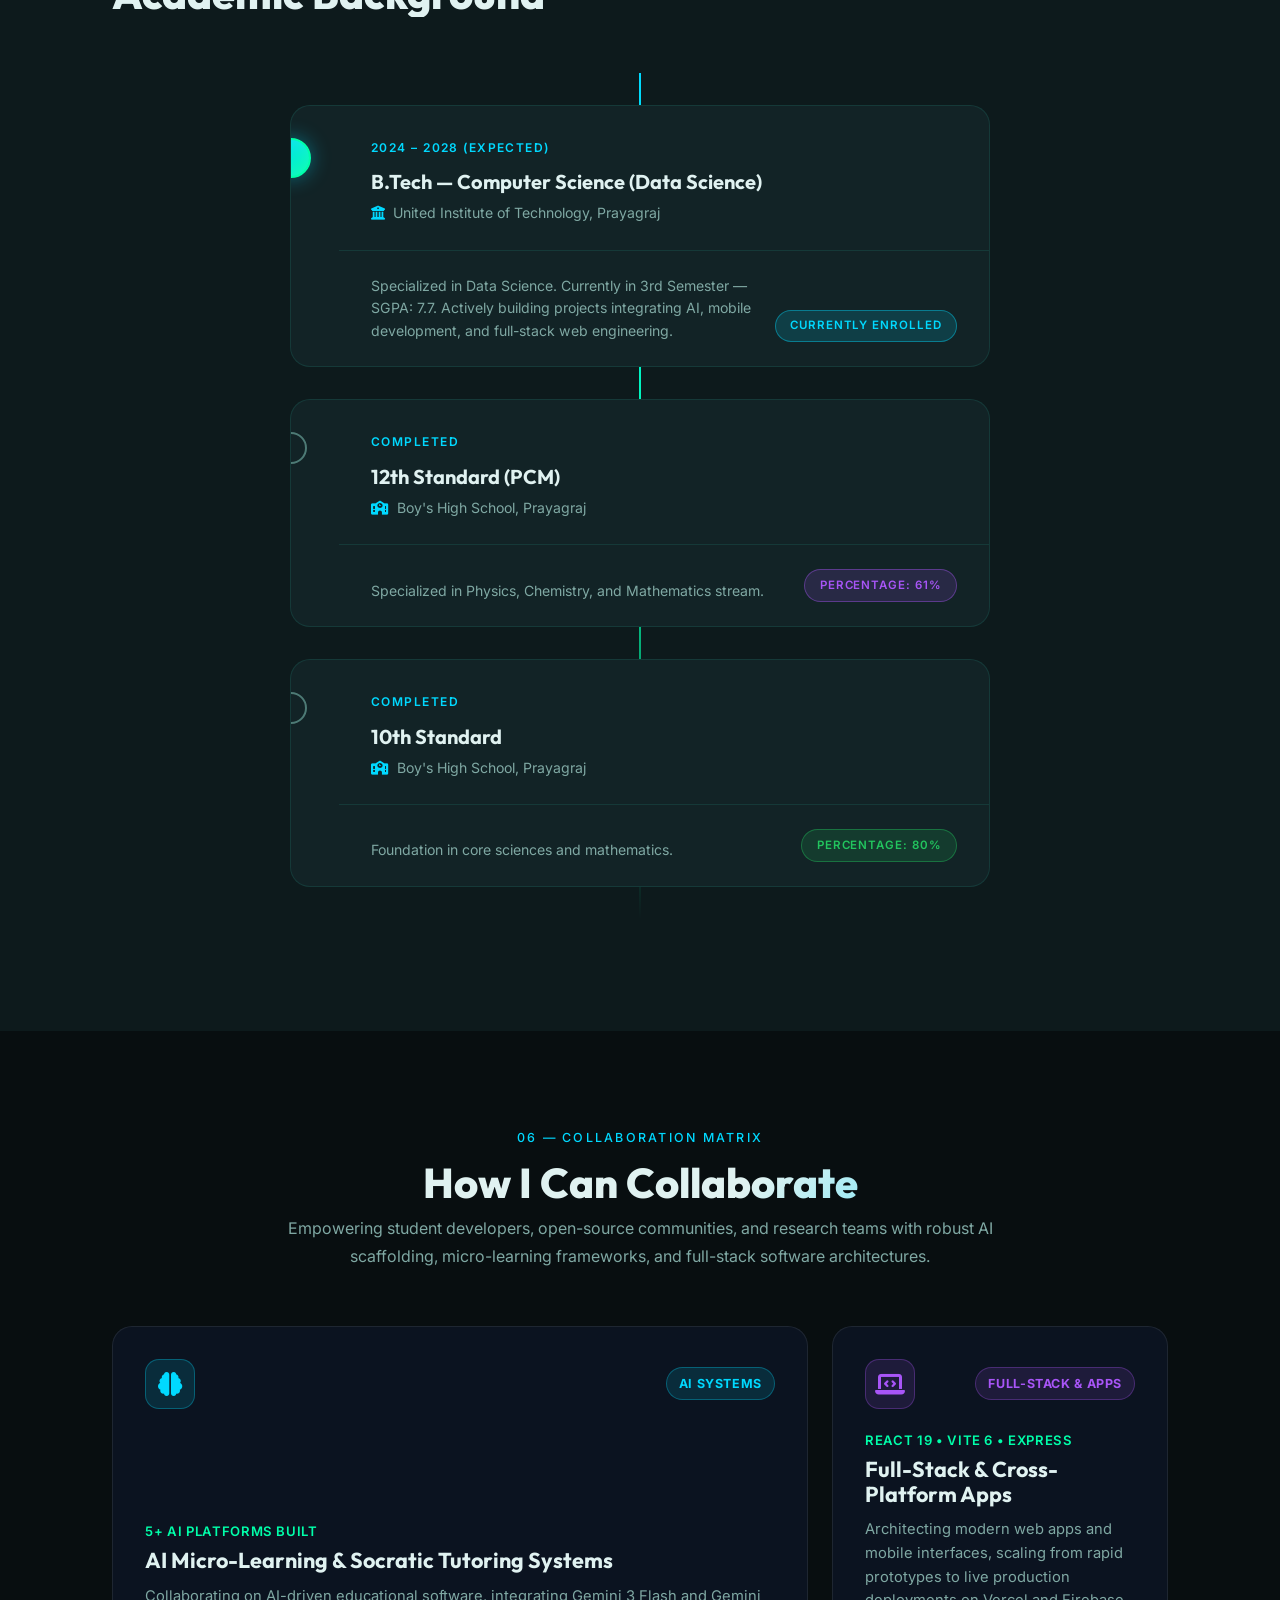
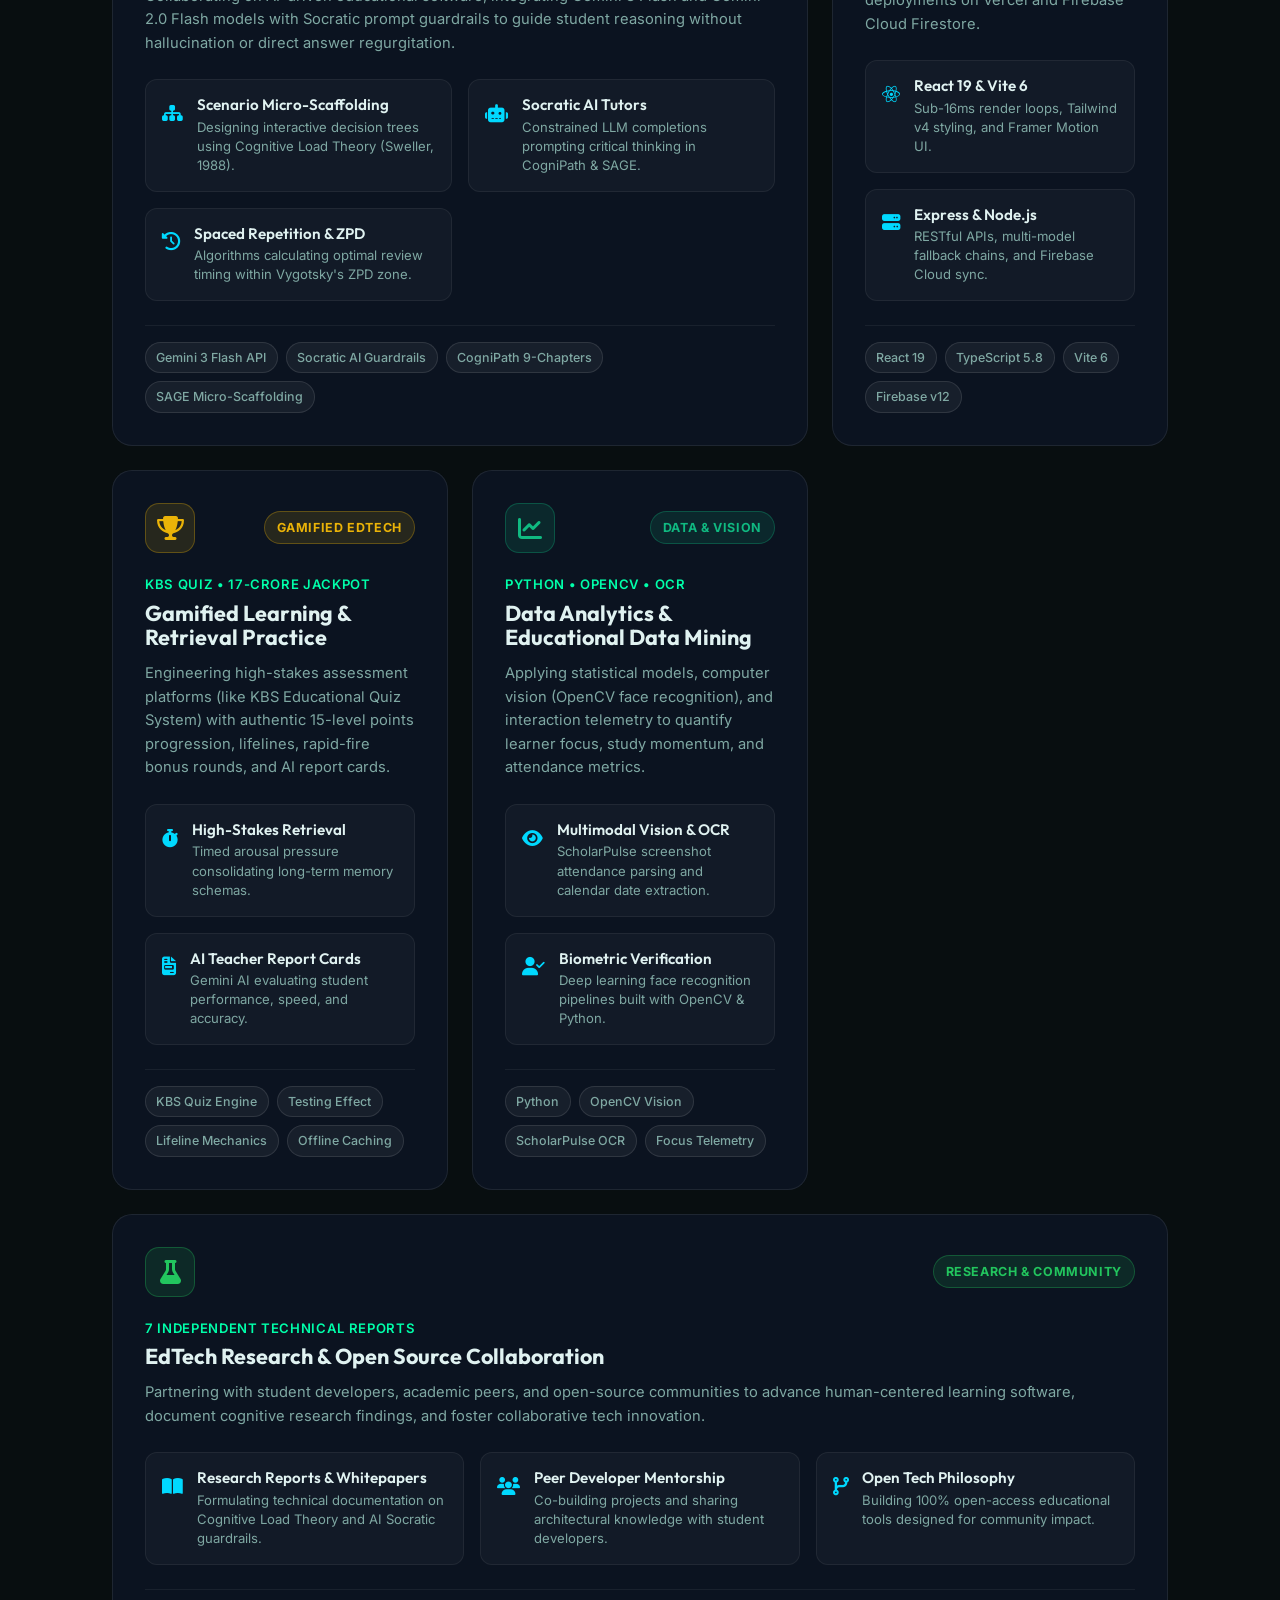
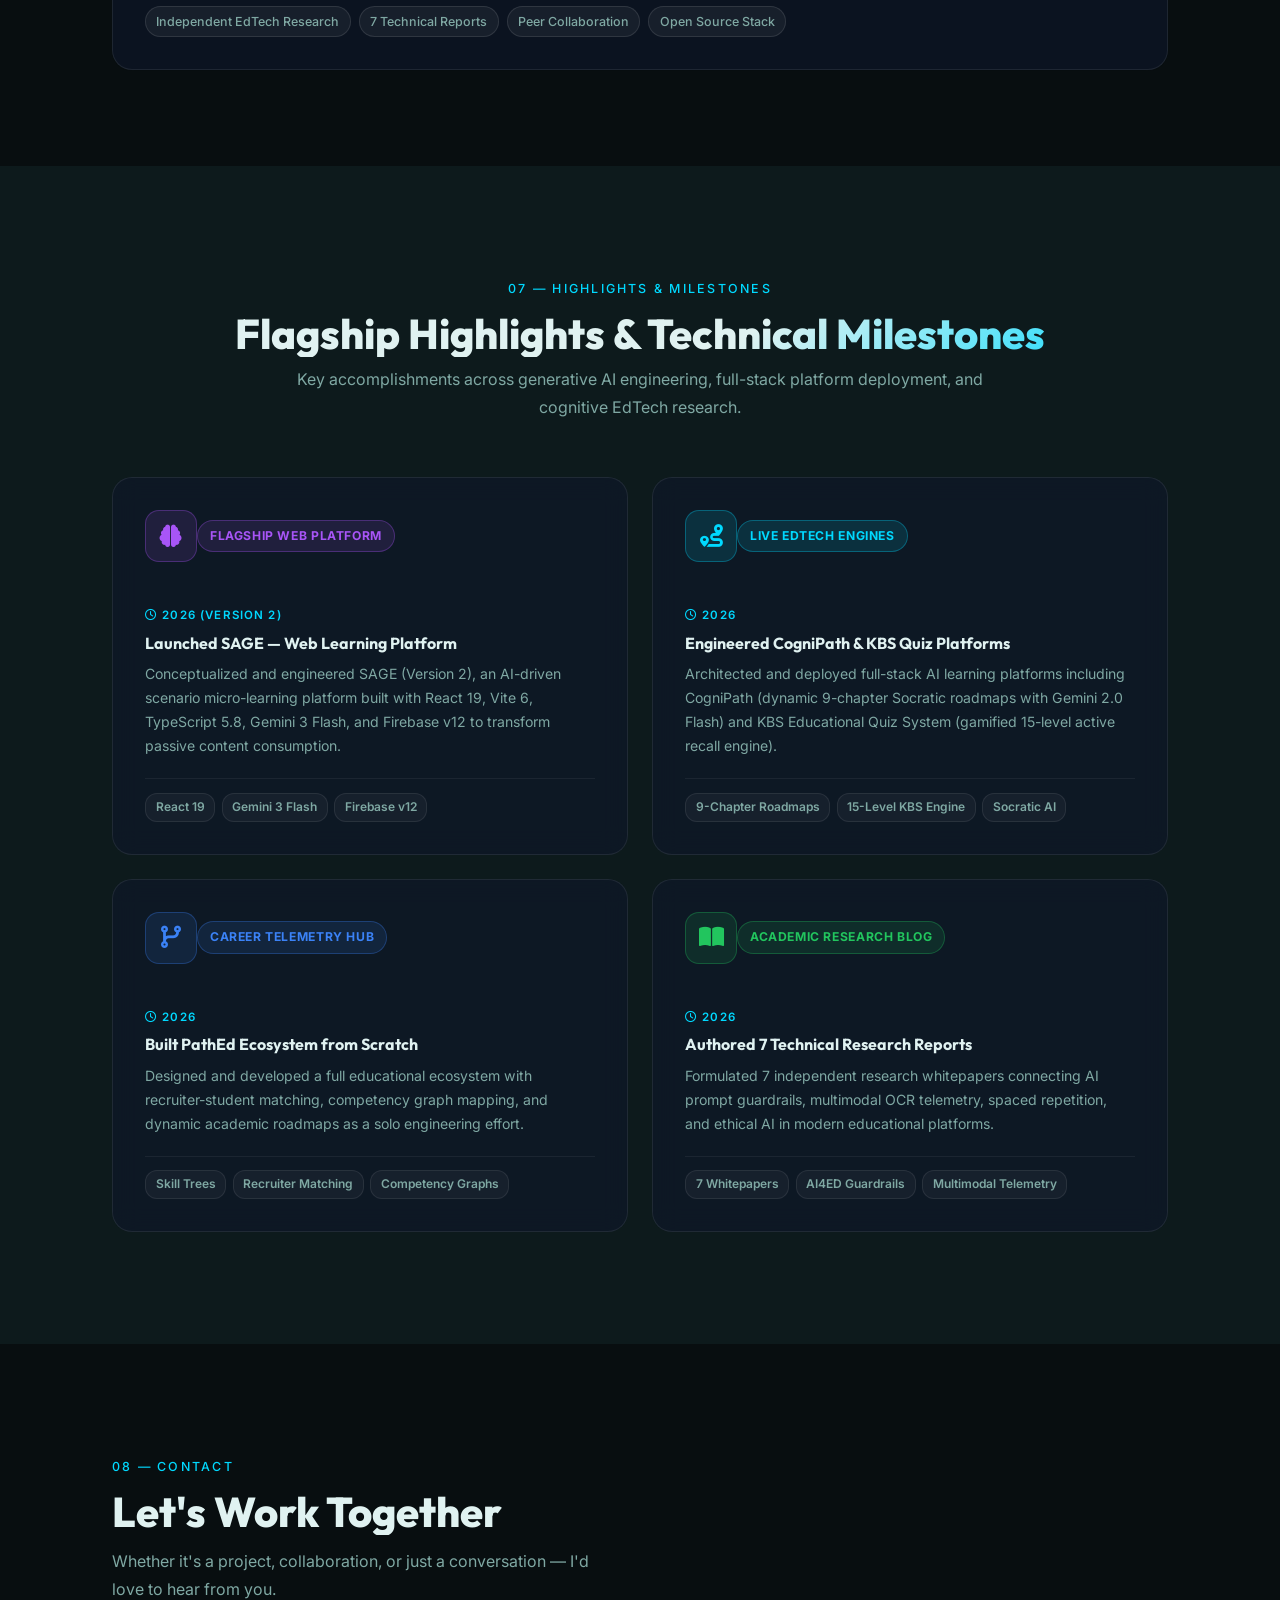
==== commit 870e9191: "Implement Light Theme Mode & interactive Theme Switcher engine preserving Teal identity" ====
--- a/index.html
+++ b/index.html
@@ -121,8 +121,16 @@
                     <li><a href="blog.html"       class="nav-link">Personal Blog</a></li>
                     <!-- ── CONTACT BUTTON — styled differently ── -->
                     <li><a href="#contact" class="nav-link nav-cta">Contact</a></li>
+                    <!-- ── THEME TOGGLE BUTTON ── -->
+                    <li class="theme-toggle-li">
+                        <button class="theme-toggle-btn" id="themeToggleBtn" aria-label="Toggle dark and light theme" title="Toggle Light/Dark Mode">
+                            <i class="fas fa-sun theme-icon-sun"></i>
+                            <i class="fas fa-moon theme-icon-moon"></i>
+                        </button>
+                    </li>
                 </ul>
             </nav>
+
 
             <!-- ── HAMBURGER (Mobile only) ──────────────────
                  Visible on screens smaller than 900px.
--- a/style.css
+++ b/style.css
@@ -3812,3 +3812,278 @@
 }
 
 
+/* ================================================================
+   ██  20 — LIGHT THEME SYSTEM & TOGGLE BUTTON
+   Implements crisp Ice Teal & Mint Emerald Light Theme mode
+================================================================ */
+
+/* ── LIGHT THEME VARIABLE OVERRIDES ───────────────────────────── */
+[data-theme="light"] {
+    --color-bg:        #f4f8f8; /* Crisp soft mint-tinted ice white */
+    --color-surface:   #ffffff; /* Pure crisp white for cards */
+    --color-surface-2: #e4f1f1; /* Light mint-teal container surface */
+    --color-border:    rgba(0, 150, 175, 0.18); /* Clean mint-teal border */
+
+    --color-text:       #0c2625; /* Deep emerald charcoal for crystal-clear readability */
+    --color-text-muted: #2f5653; /* Medium emerald slate */
+    --color-text-faint: #527e7a; /* Soft slate teal */
+
+    --color-accent:      #007a99; /* Deep vibrant cyan (high contrast on white) */
+    --color-accent-2:    #00965e; /* Vibrant emerald green */
+    --color-accent-glow: rgba(0, 150, 175, 0.2);
+
+    --shadow-card: 0 8px 32px rgba(0, 50, 60, 0.07);
+    --shadow-glow: 0 0 25px rgba(0, 150, 175, 0.15);
+}
+
+/* ── THEME TOGGLE BUTTON STYLING ─────────────────────────────── */
+.theme-toggle-li {
+    display: flex;
+    align-items: center;
+}
+
+.theme-toggle-btn {
+    display: inline-flex;
+    align-items: center;
+    justify-content: center;
+    width: 40px;
+    height: 40px;
+    border-radius: 50%;
+    background: rgba(255, 255, 255, 0.08);
+    border: 1px solid var(--color-border);
+    color: var(--color-accent);
+    cursor: pointer !important;
+    position: relative;
+    overflow: hidden;
+    transition: all 0.35s cubic-bezier(0.4, 0, 0.2, 1);
+    box-shadow: 0 2px 10px rgba(0, 0, 0, 0.15);
+    margin-left: 0.5rem;
+}
+
+.theme-toggle-btn:hover {
+    background: rgba(0, 217, 255, 0.15);
+    transform: scale(1.08) rotate(15deg);
+    border-color: var(--color-accent);
+    box-shadow: 0 0 15px var(--color-accent-glow);
+}
+
+.theme-icon-sun, .theme-icon-moon {
+    font-size: 1.1rem;
+    position: absolute;
+    transition: transform 0.4s cubic-bezier(0.4, 0, 0.2, 1), opacity 0.4s ease;
+}
+
+/* Dark mode (default): Sun icon visible */
+.theme-icon-sun {
+    opacity: 1;
+    transform: rotate(0deg) scale(1);
+    color: #f59e0b; /* Golden Sun */
+}
+
+.theme-icon-moon {
+    opacity: 0;
+    transform: rotate(-90deg) scale(0.5);
+    color: #00d9ff;
+}
+
+/* Light mode state */
+[data-theme="light"] .theme-toggle-btn {
+    background: rgba(0, 150, 175, 0.1);
+    border-color: rgba(0, 150, 175, 0.25);
+    color: #007a99;
+}
+
+[data-theme="light"] .theme-icon-sun {
+    opacity: 0;
+    transform: rotate(90deg) scale(0.5);
+}
+
+[data-theme="light"] .theme-icon-moon {
+    opacity: 1;
+    transform: rotate(0deg) scale(1);
+    color: #007a99; /* Deep Cyan Moon */
+}
+
+/* ── LIGHT MODE COMPONENT & LAYOUT OVERRIDES ─────────────────── */
+body, .site-header, .glass-milestone-card, .project-card, .skill-card-theme, 
+.about-box, .bento-card, .blog-card, .edu-card, .contact-card, .modal-dialog, 
+.research-disclaimer-card, .github-repo-card, .footer-brand, .research-quote-card,
+.nav-links, .custom-modal, input, textarea {
+    transition: background-color 0.4s ease, color 0.4s ease, border-color 0.4s ease, box-shadow 0.4s ease;
+}
+
+/* Site Header */
+[data-theme="light"] .site-header.is-scrolled {
+    background: rgba(244, 248, 248, 0.92);
+    border-bottom-color: rgba(0, 150, 175, 0.18);
+    box-shadow: 0 4px 20px rgba(0, 60, 70, 0.06);
+}
+
+/* Hero Background & Floaters */
+[data-theme="light"] .hero-grid {
+    background-image: radial-gradient(rgba(0, 136, 168, 0.15) 1px, transparent 1px);
+}
+
+[data-theme="light"] .hero-orb--teal {
+    background: radial-gradient(circle, rgba(0, 175, 210, 0.18) 0%, transparent 70%);
+}
+
+[data-theme="light"] .hero-orb--green {
+    background: radial-gradient(circle, rgba(0, 180, 110, 0.15) 0%, transparent 70%);
+}
+
+[data-theme="light"] .cyber-floater {
+    background: rgba(255, 255, 255, 0.88);
+    border-color: rgba(0, 150, 175, 0.2);
+    color: #007a99;
+    box-shadow: 0 4px 15px rgba(0, 80, 90, 0.08);
+}
+
+[data-theme="light"] .floating-text {
+    color: rgba(0, 150, 175, 0.35);
+}
+
+/* Hero Tagline & Role */
+[data-theme="light"] .hero-title__last {
+    color: #007a99;
+    text-shadow: none;
+}
+
+[data-theme="light"] .tagline-quote {
+    color: #2f5653;
+}
+
+[data-theme="light"] .typed-arrow {
+    color: #00965e;
+}
+
+/* Cards & Containers */
+[data-theme="light"] .glass-milestone-card,
+[data-theme="light"] .project-card,
+[data-theme="light"] .skill-card-theme,
+[data-theme="light"] .about-box,
+[data-theme="light"] .bento-card,
+[data-theme="light"] .blog-card,
+[data-theme="light"] .edu-card,
+[data-theme="light"] .contact-card,
+[data-theme="light"] .github-repo-card,
+[data-theme="light"] .achieve-card,
+[data-theme="light"] .research-quote-card,
+[data-theme="light"] .research-disclaimer-card {
+    background: #ffffff !important;
+    border: 1px solid rgba(0, 150, 175, 0.18) !important;
+    box-shadow: 0 6px 24px rgba(0, 60, 70, 0.06) !important;
+}
+
+/* Hover States for Light Cards */
+[data-theme="light"] .project-card:hover,
+[data-theme="light"] .glass-milestone-card:hover,
+[data-theme="light"] .bento-card:hover,
+[data-theme="light"] .blog-card:hover,
+[data-theme="light"] .github-repo-card:hover {
+    border-color: rgba(0, 150, 175, 0.4) !important;
+    box-shadow: 0 12px 36px rgba(0, 70, 80, 0.12) !important;
+}
+
+/* Sub-containers & Pillars */
+[data-theme="light"] .pillar-card,
+[data-theme="light"] .bento-subbox,
+[data-theme="light"] .specialty-bullet-item {
+    background: rgba(228, 241, 241, 0.55);
+    border: 1px solid rgba(0, 150, 175, 0.14);
+}
+
+/* Modals */
+[data-theme="light"] .modal-dialog {
+    background: #ffffff !important;
+    border-color: rgba(0, 150, 175, 0.25) !important;
+    box-shadow: 0 20px 60px rgba(0, 40, 50, 0.2) !important;
+    color: #0c2625 !important;
+}
+
+[data-theme="light"] .modal-backdrop {
+    background: rgba(12, 38, 37, 0.65);
+}
+
+[data-theme="light"] .modal-close-btn {
+    background: rgba(0, 150, 175, 0.1);
+    color: #007a99;
+}
+
+[data-theme="light"] .modal-close-btn:hover {
+    background: #007a99;
+    color: #ffffff;
+}
+
+/* Inputs & Form Controls */
+[data-theme="light"] input,
+[data-theme="light"] textarea,
+[data-theme="light"] .github-search-input {
+    background: #ffffff !important;
+    border-color: rgba(0, 150, 175, 0.25) !important;
+    color: #0c2625 !important;
+}
+
+[data-theme="light"] input::placeholder,
+[data-theme="light"] textarea::placeholder,
+[data-theme="light"] .github-search-input::placeholder {
+    color: #527e7a !important;
+}
+
+[data-theme="light"] input:focus,
+[data-theme="light"] textarea:focus,
+[data-theme="light"] .github-search-input:focus {
+    border-color: #007a99 !important;
+    box-shadow: 0 0 12px rgba(0, 150, 175, 0.2) !important;
+}
+
+/* Filter Tabs */
+[data-theme="light"] .github-filter-tab {
+    background: #ffffff;
+    border-color: rgba(0, 150, 175, 0.18);
+    color: #2f5653;
+}
+
+[data-theme="light"] .github-filter-tab.active {
+    background: #007a99;
+    color: #ffffff;
+    border-color: #007a99;
+}
+
+/* Buttons */
+[data-theme="light"] .btn--ghost {
+    border-color: #007a99;
+    color: #007a99;
+}
+
+[data-theme="light"] .btn--ghost:hover {
+    background: rgba(0, 150, 175, 0.1);
+}
+
+[data-theme="light"] .proj-link--breakdown {
+    background: rgba(0, 150, 175, 0.1);
+    color: #007a99;
+    border-color: rgba(0, 150, 175, 0.25);
+}
+
+/* Footer */
+[data-theme="light"] .site-footer {
+    background: #e4f1f1;
+    border-top-color: rgba(0, 150, 175, 0.18);
+}
+
+[data-theme="light"] .footer-bottom {
+    background: #d5e8e8;
+    border-top-color: rgba(0, 150, 175, 0.15);
+}
+
+/* Mobile Nav Slide-in Panel */
+@media (max-width: 900px) {
+    [data-theme="light"] .nav-links.is-open {
+        background: #f4f8f8;
+        border-left: 1px solid rgba(0, 150, 175, 0.2);
+    }
+}
+
+
+
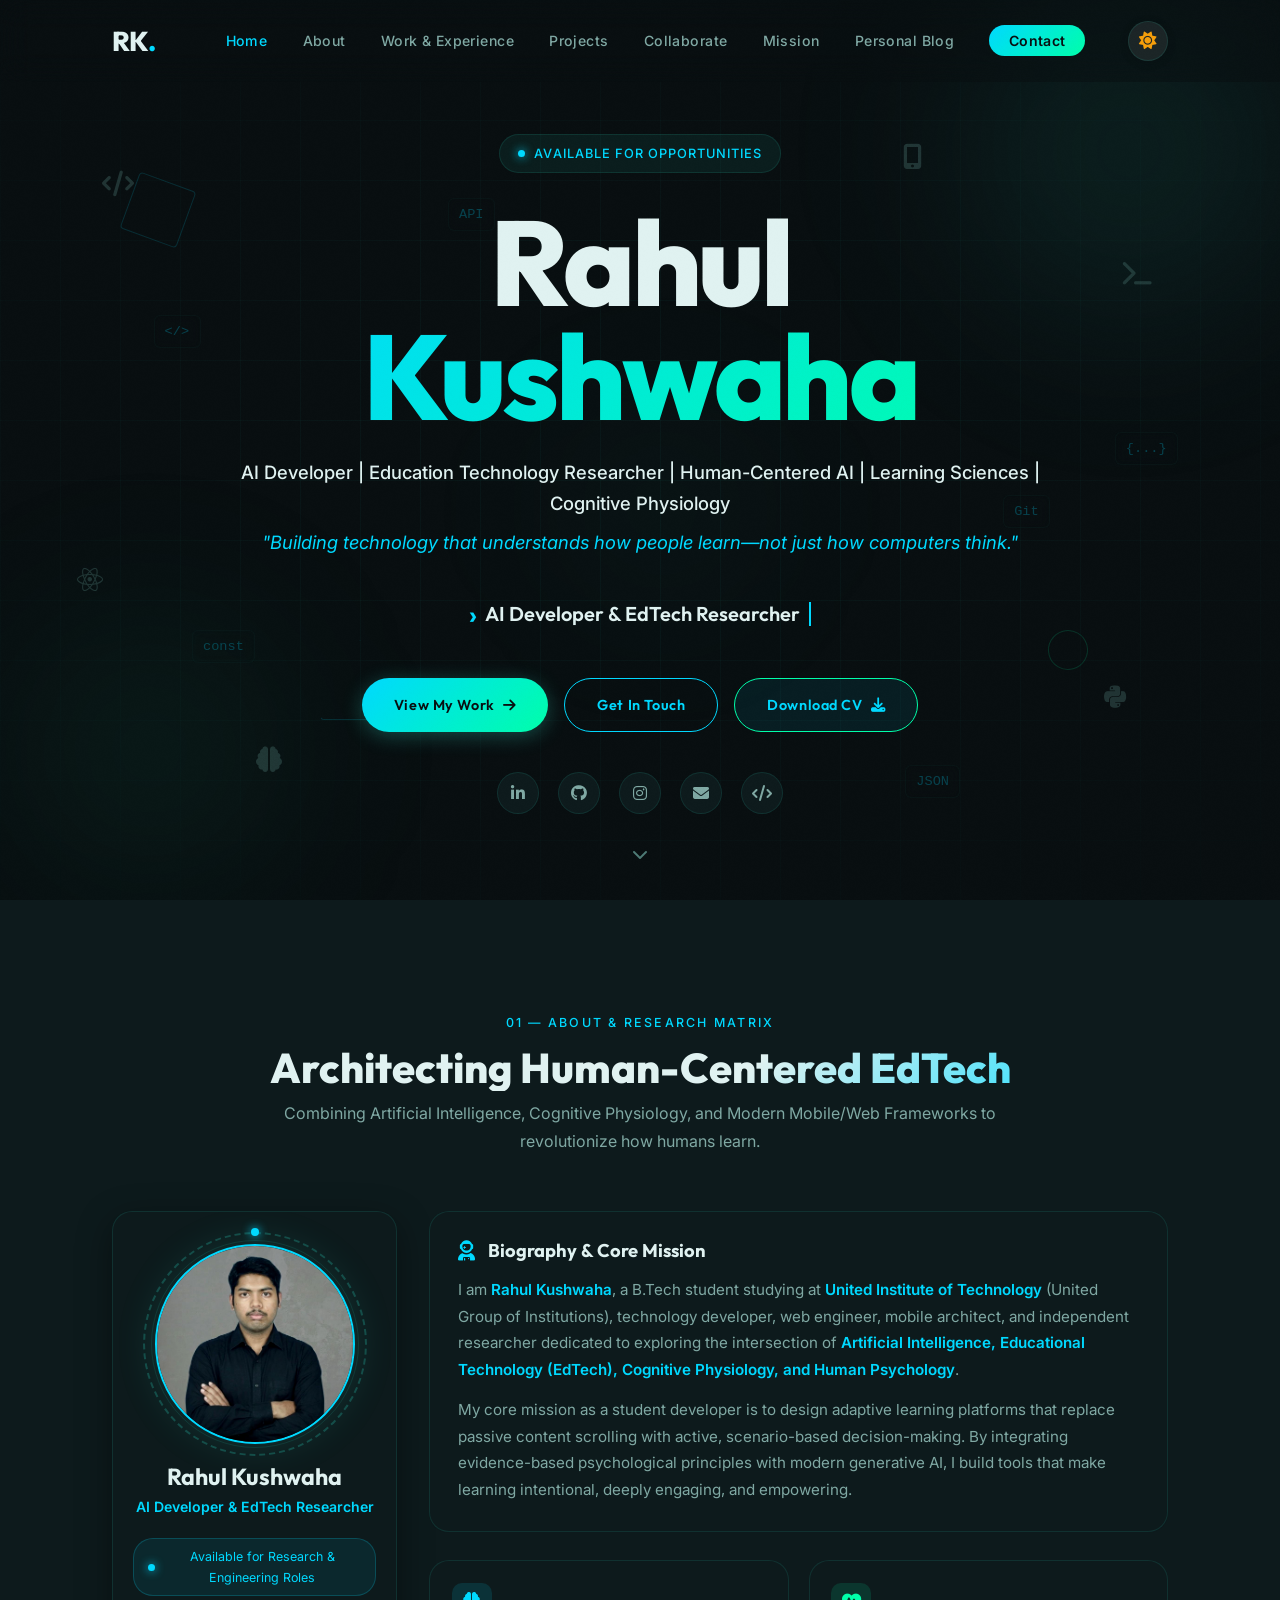
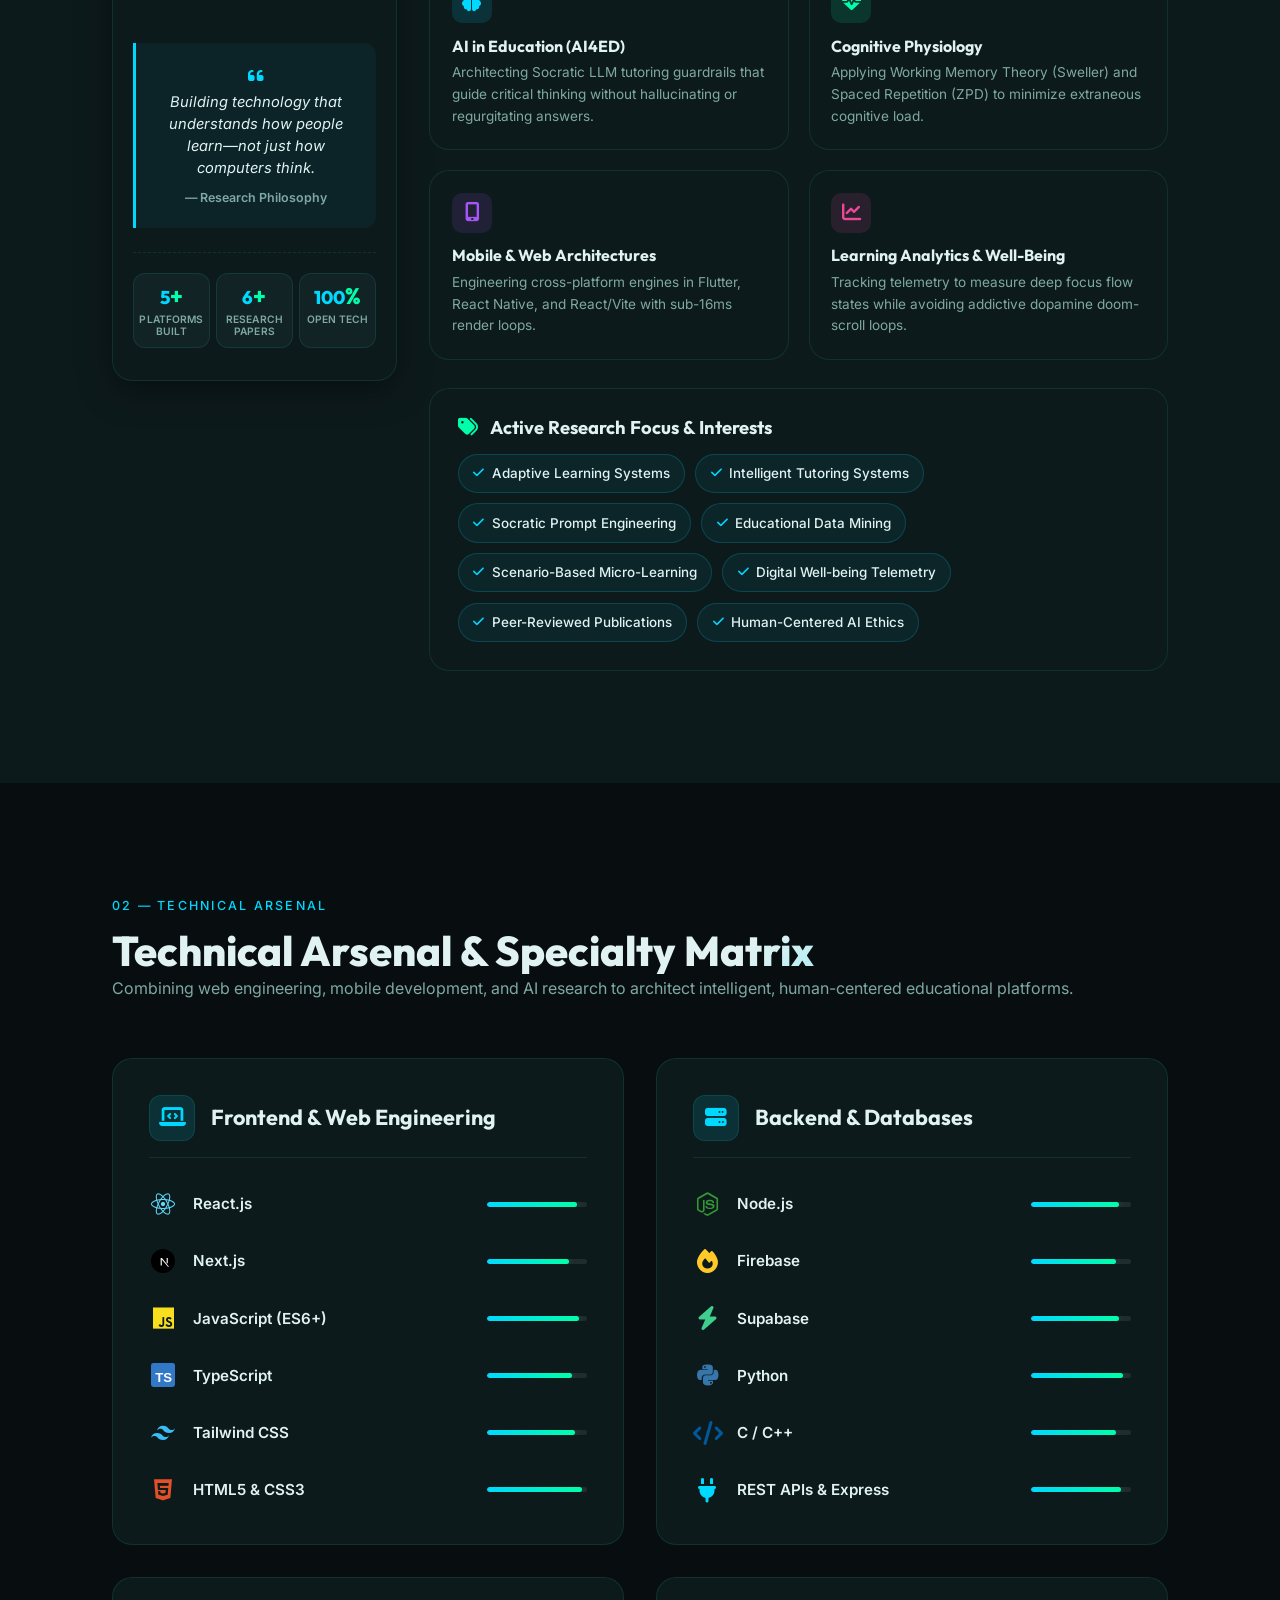
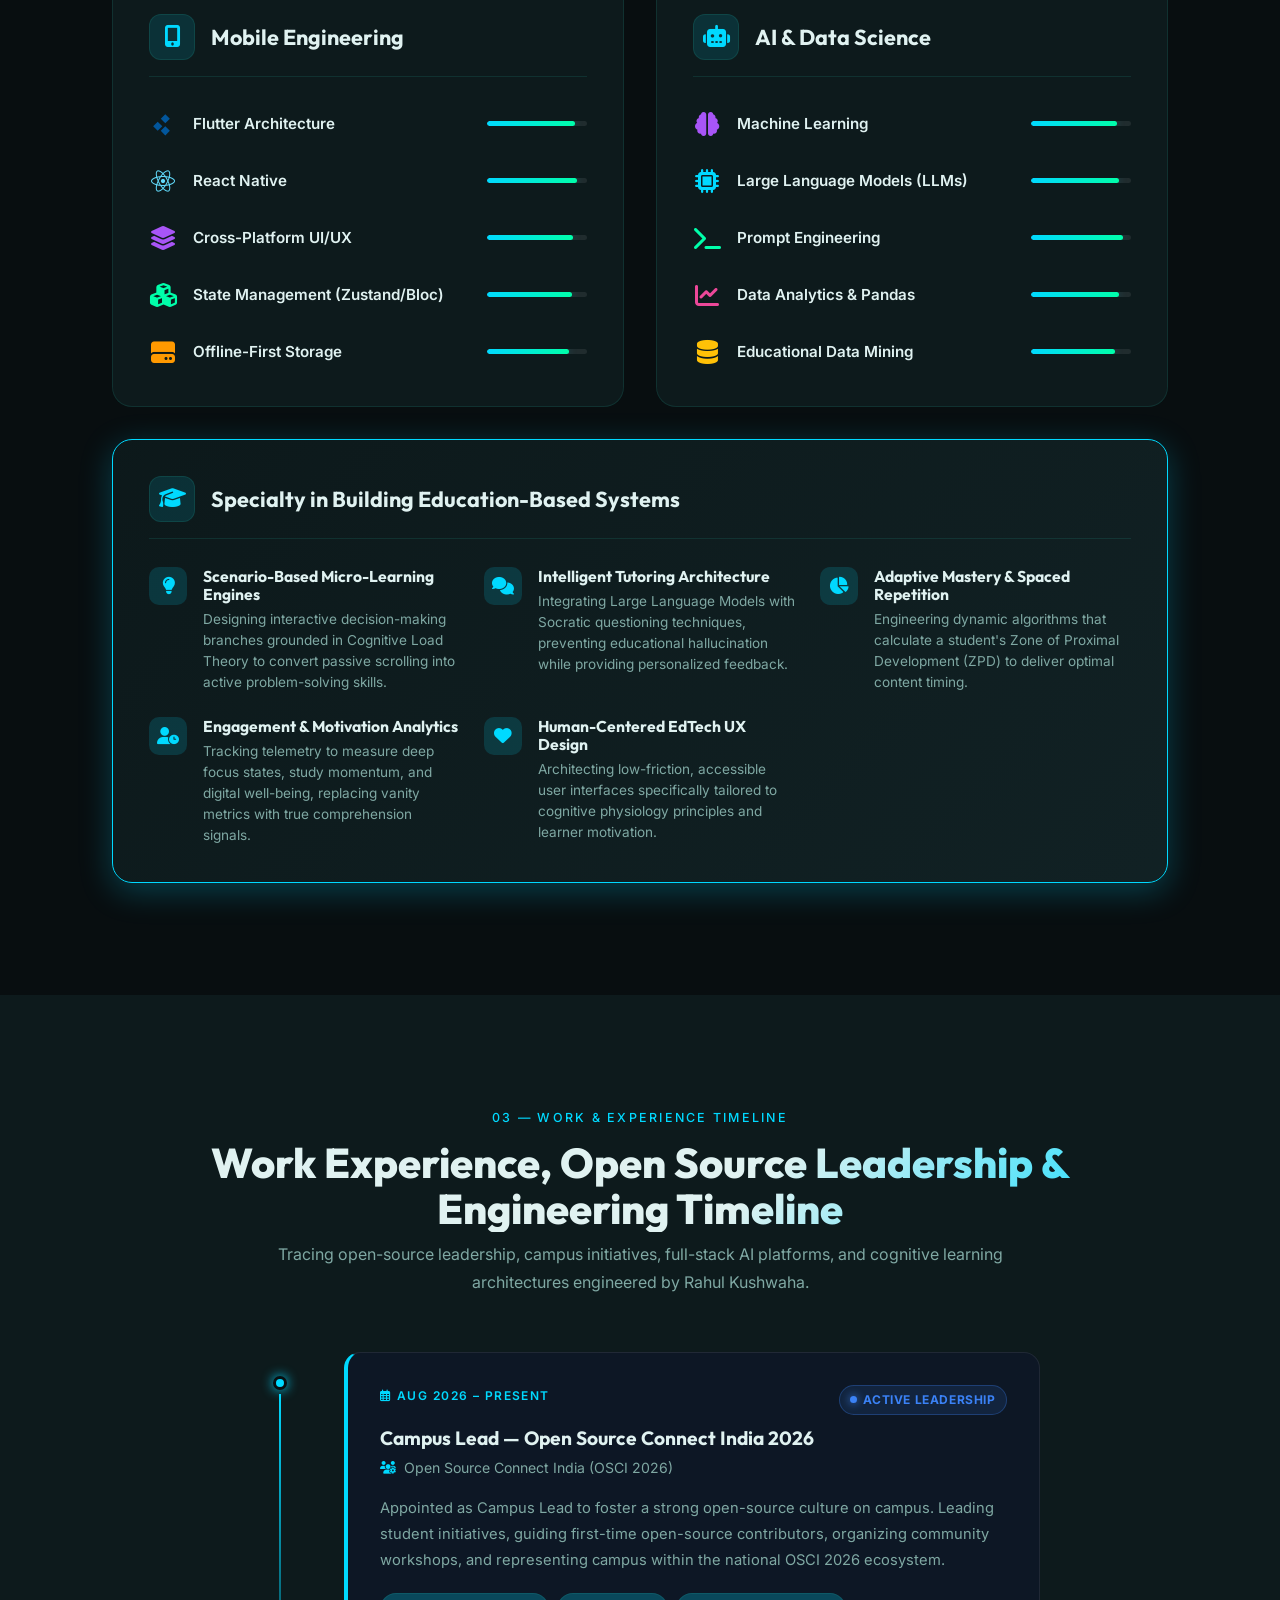
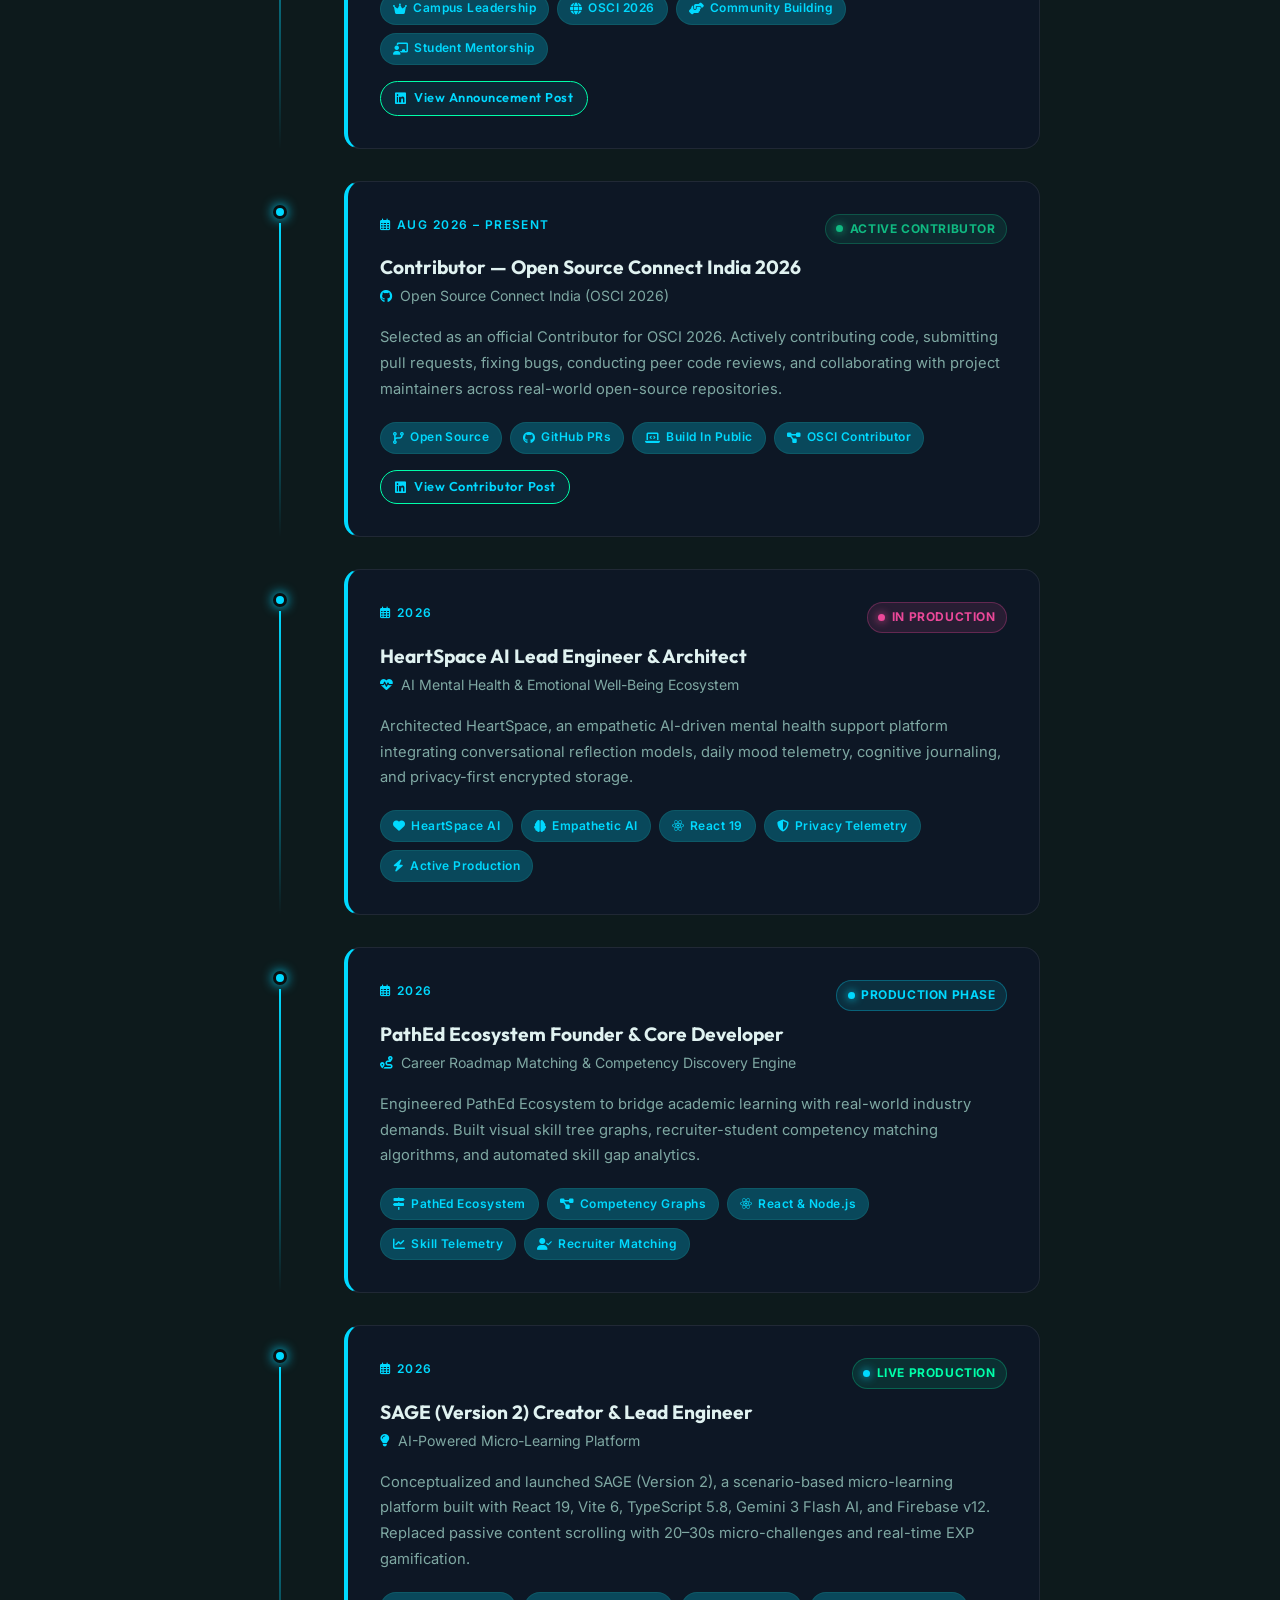
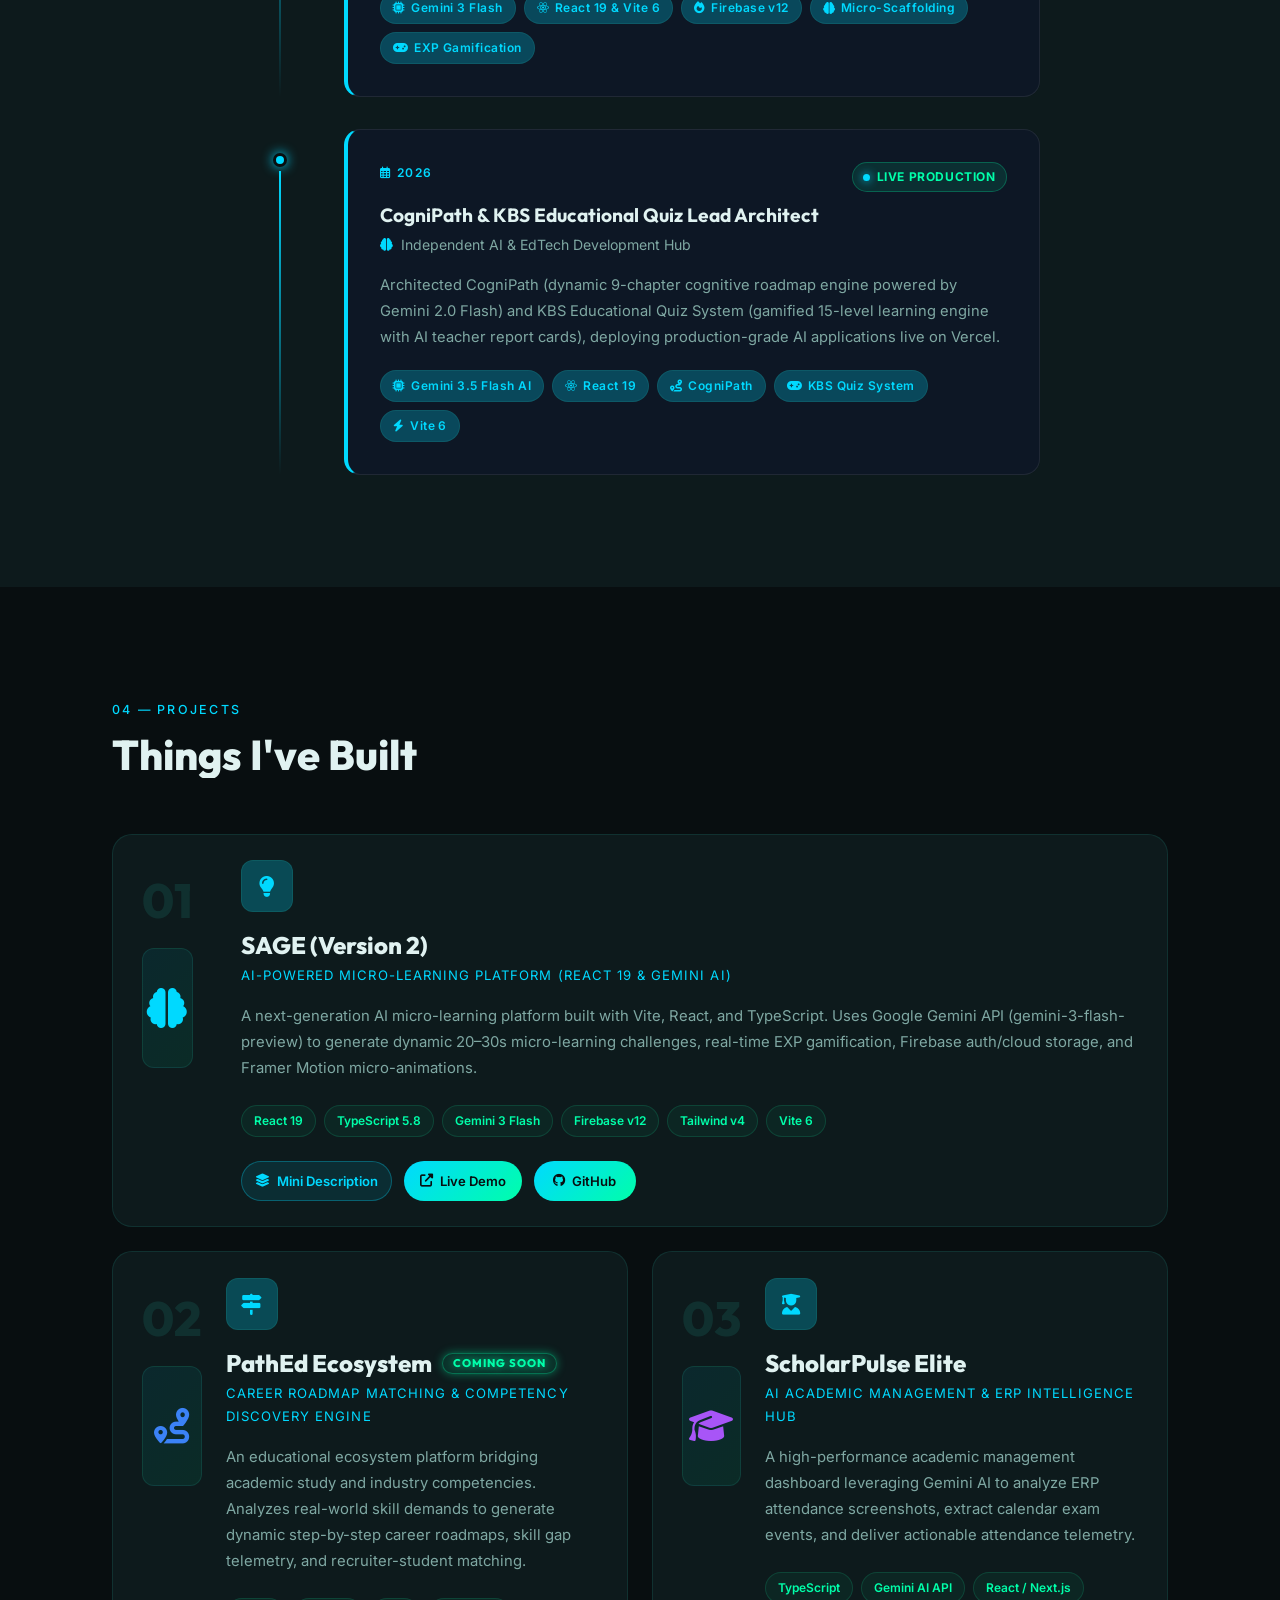
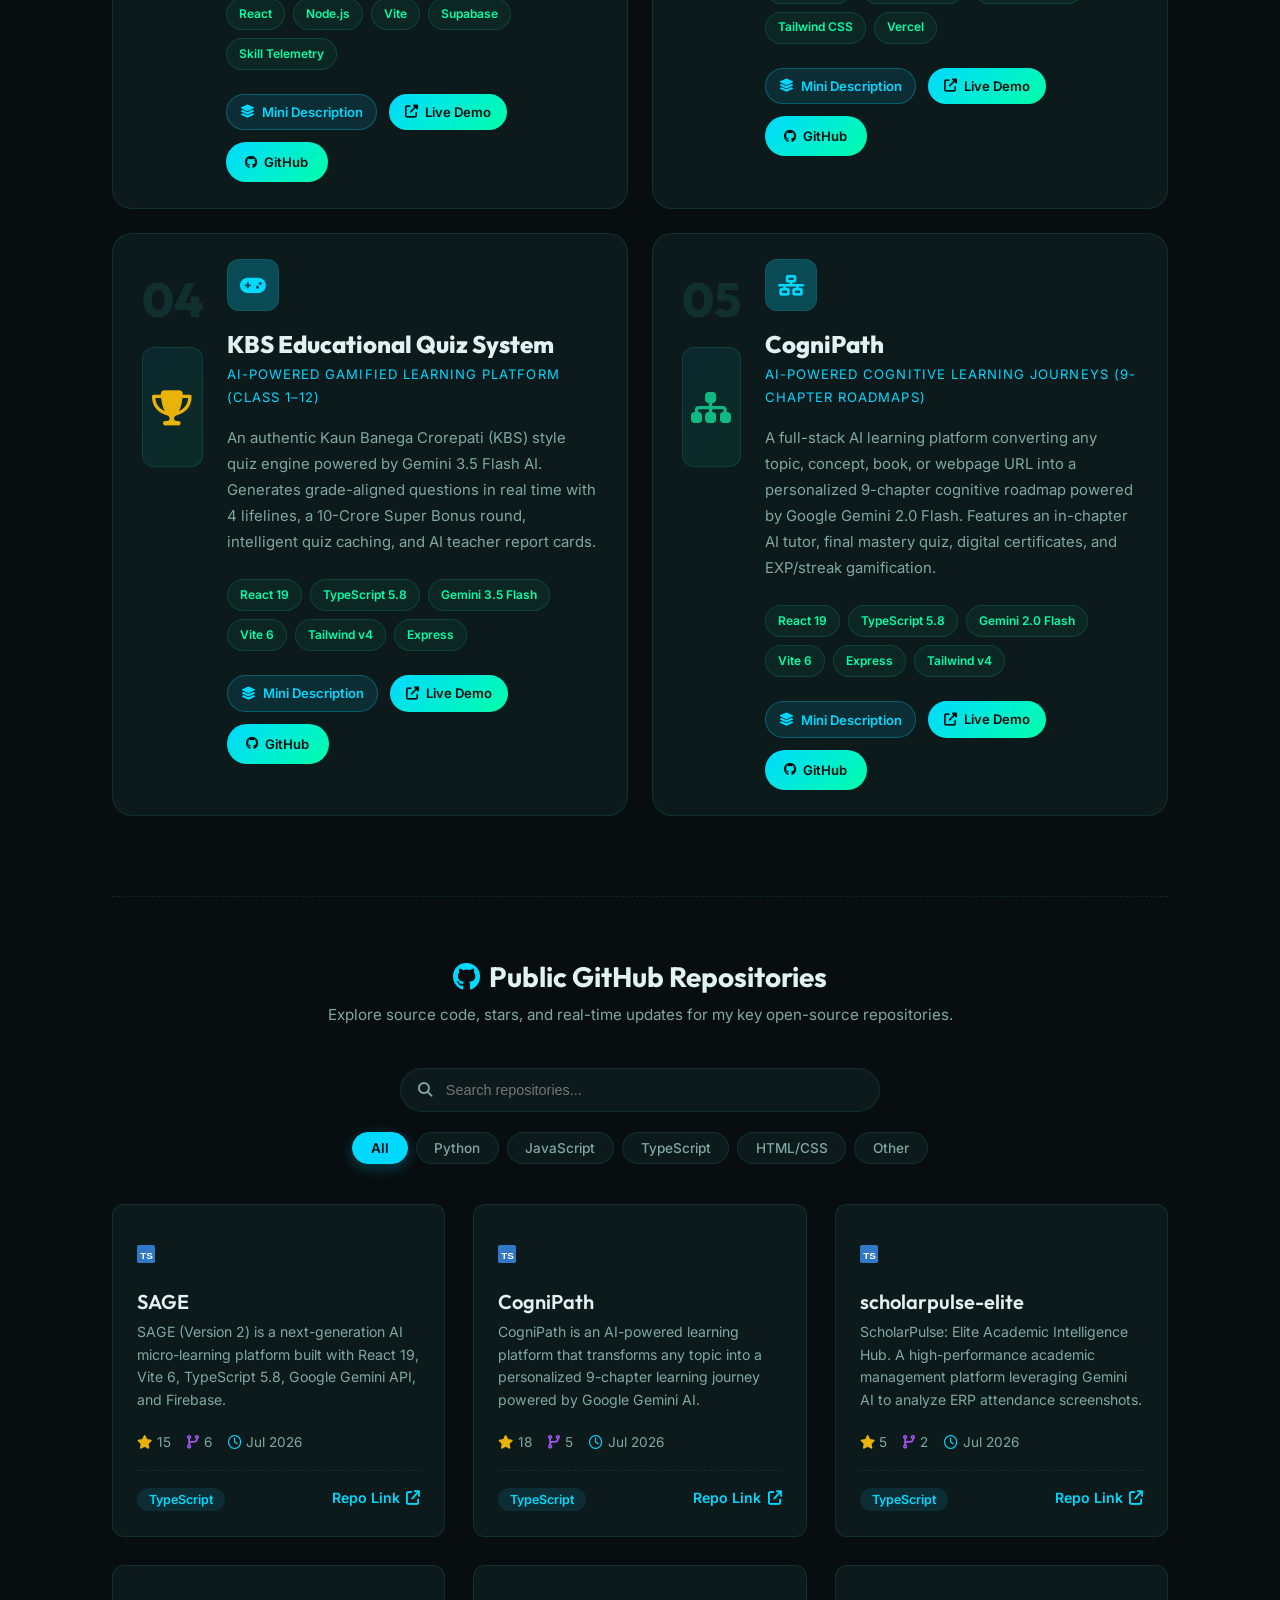
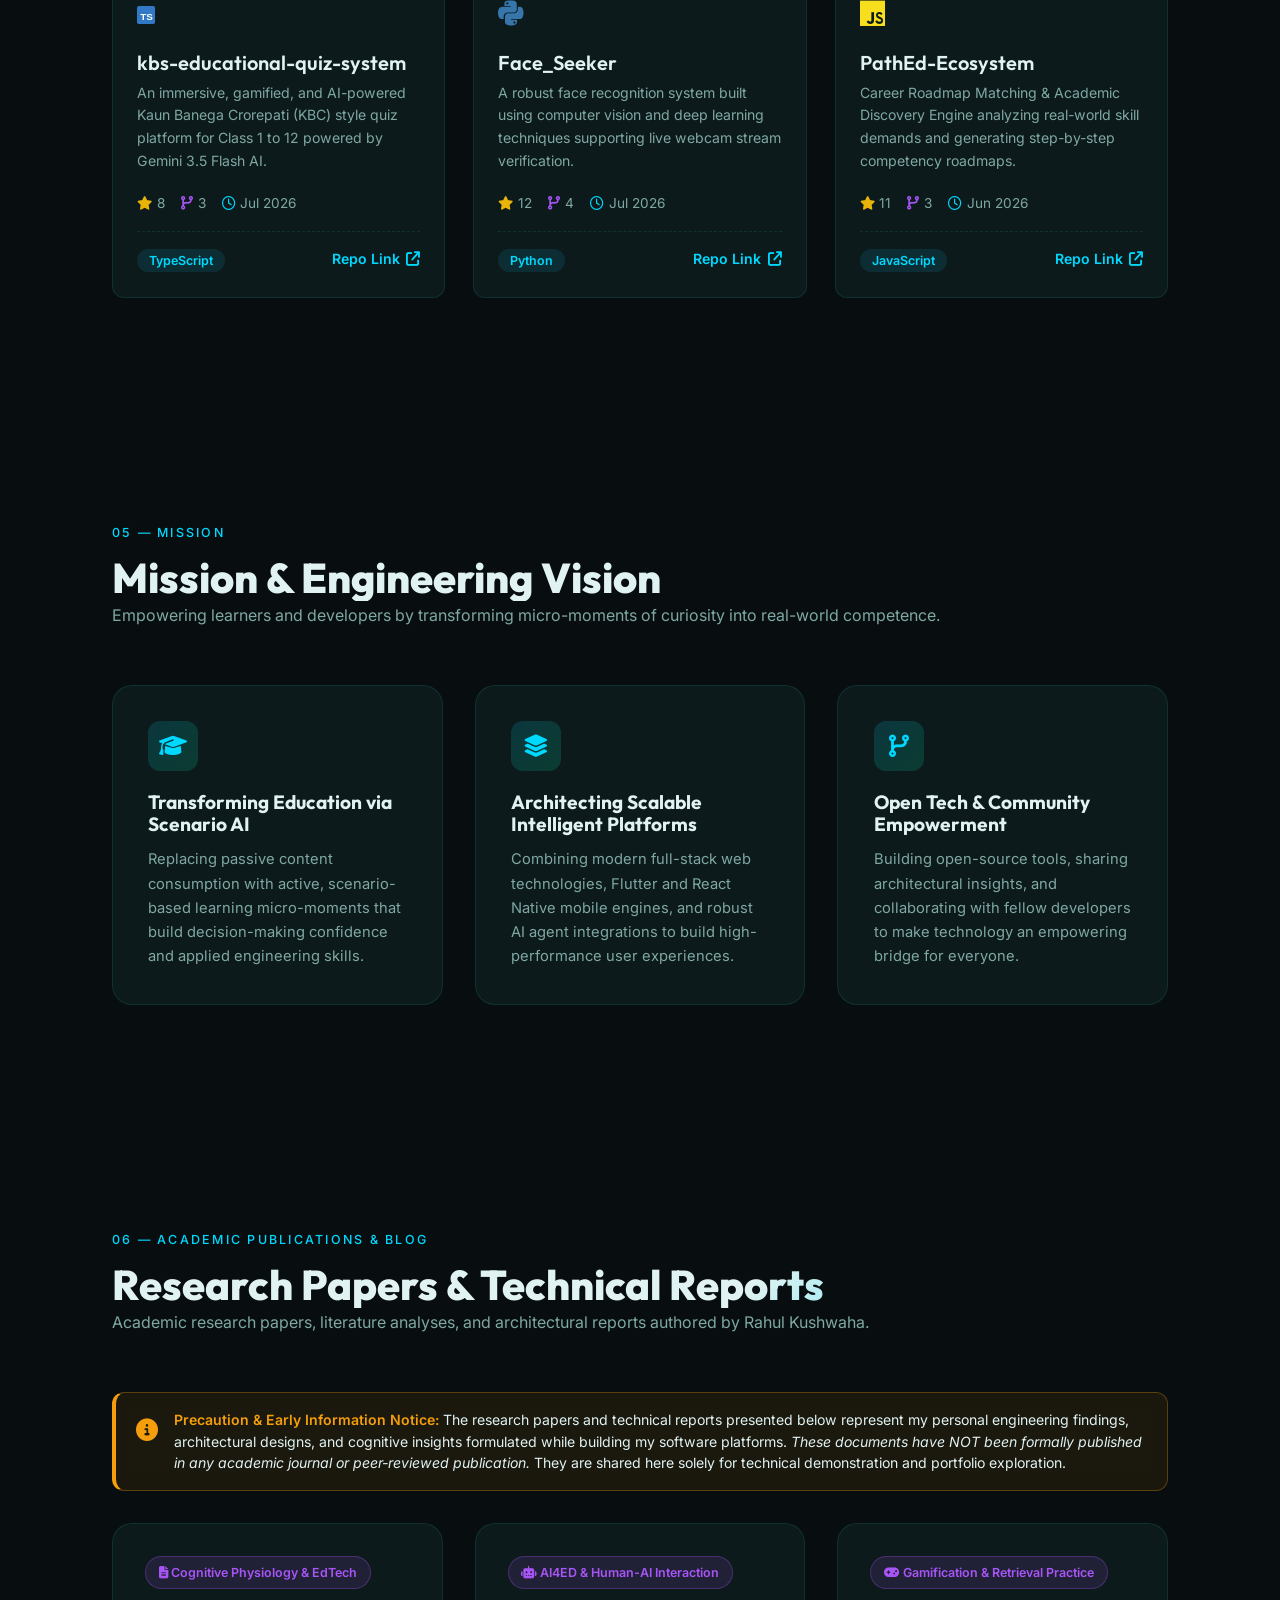
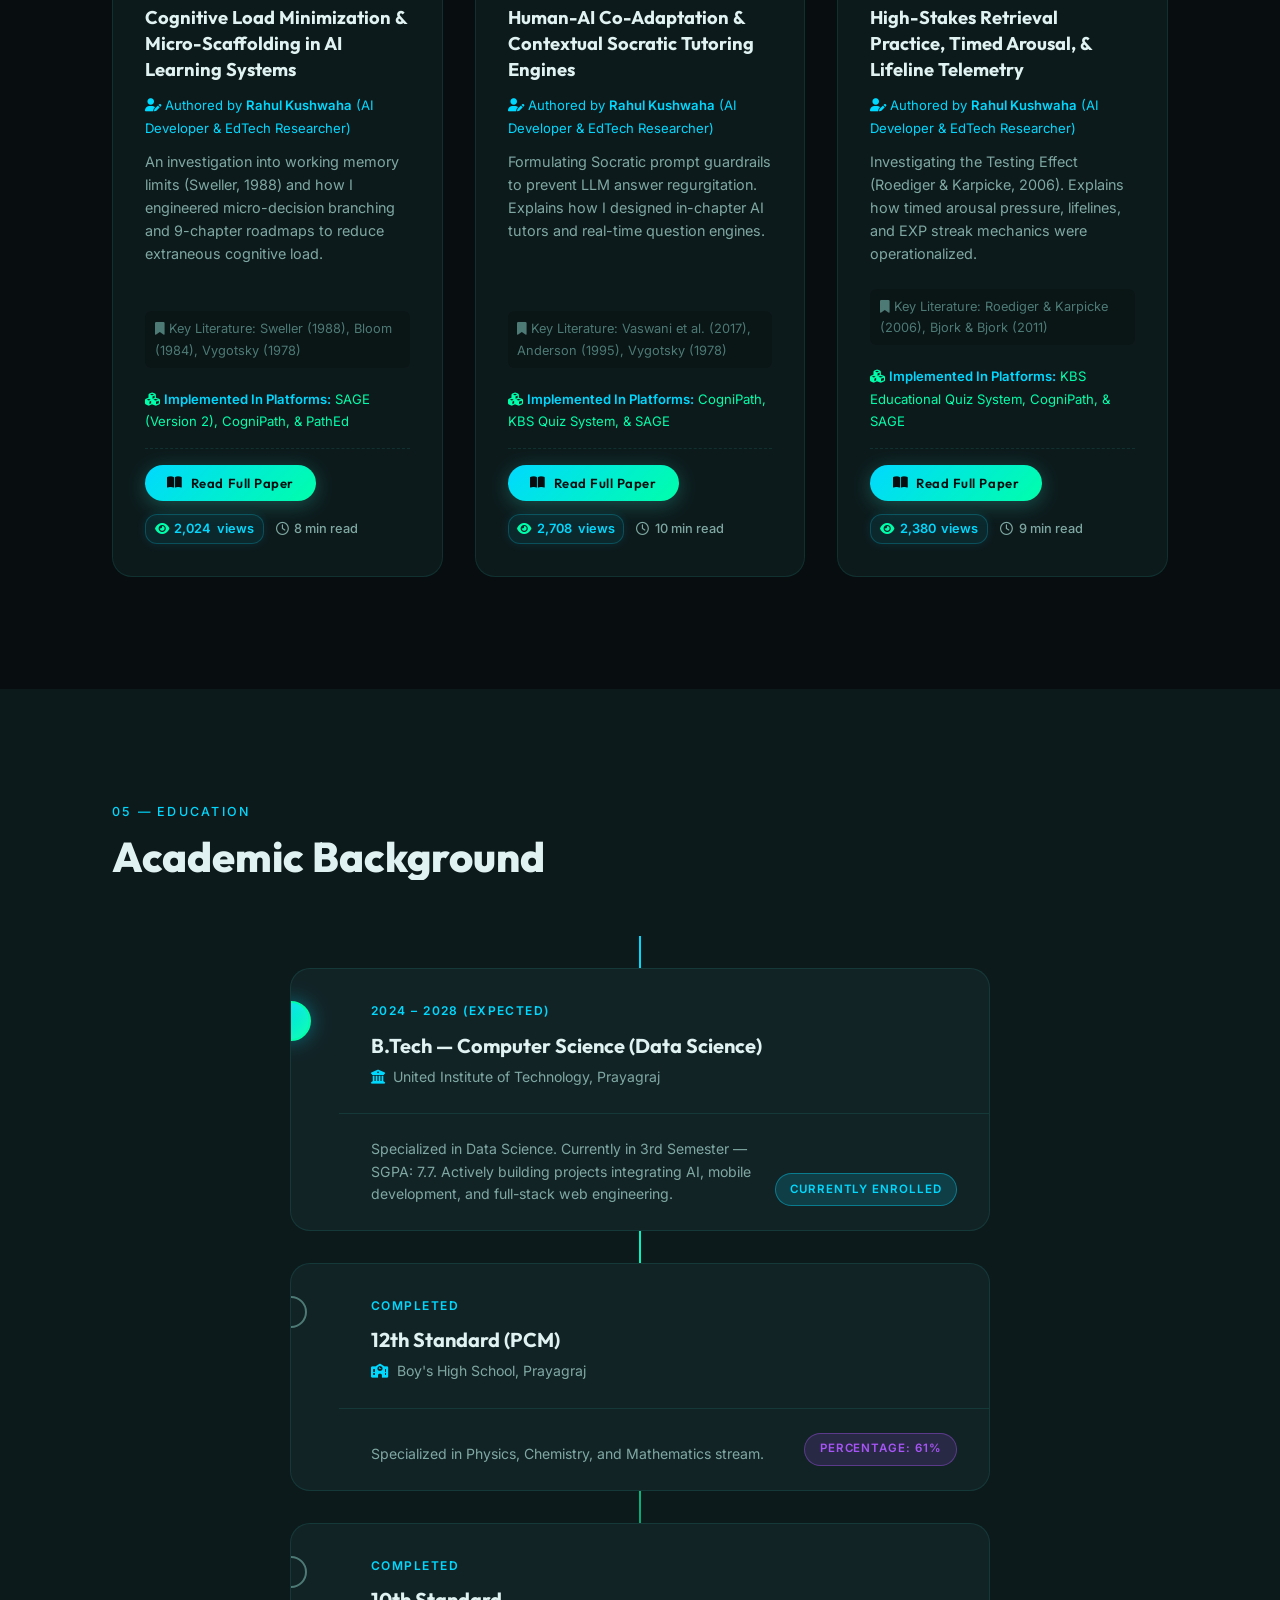
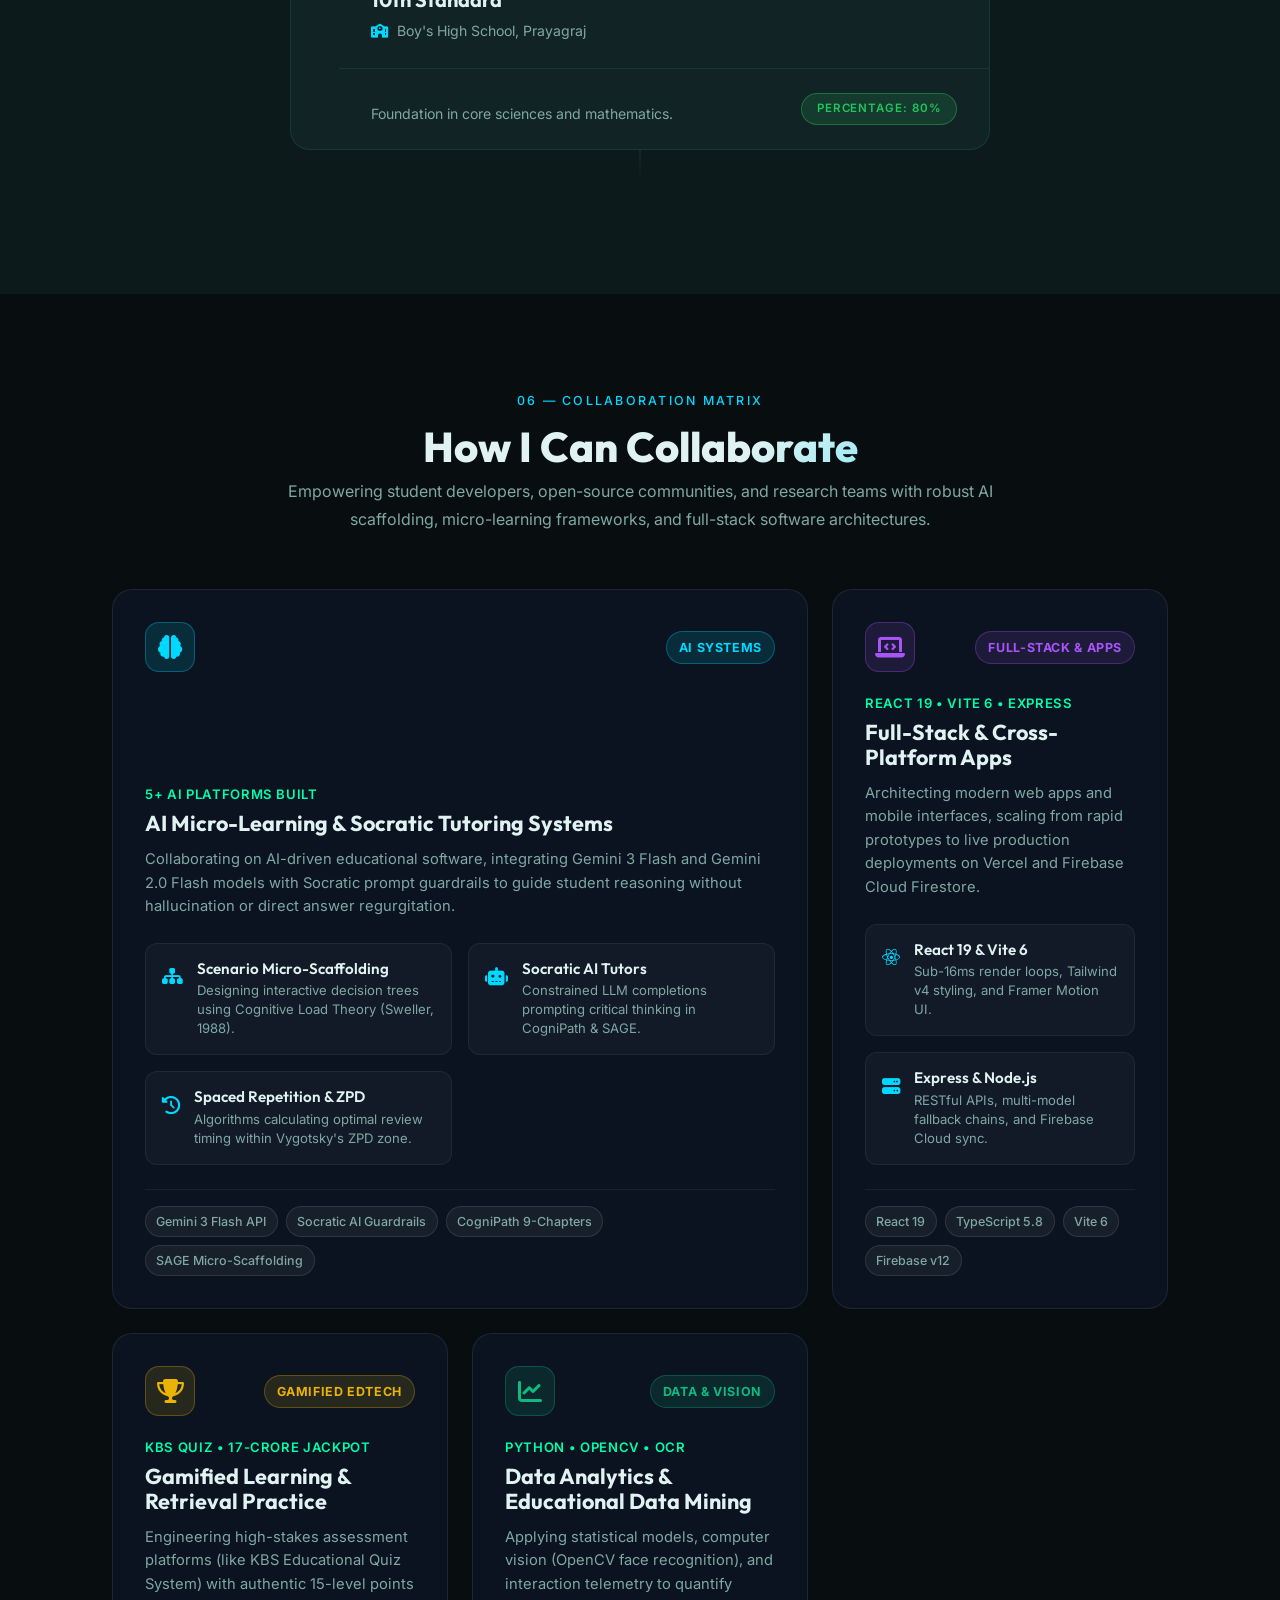
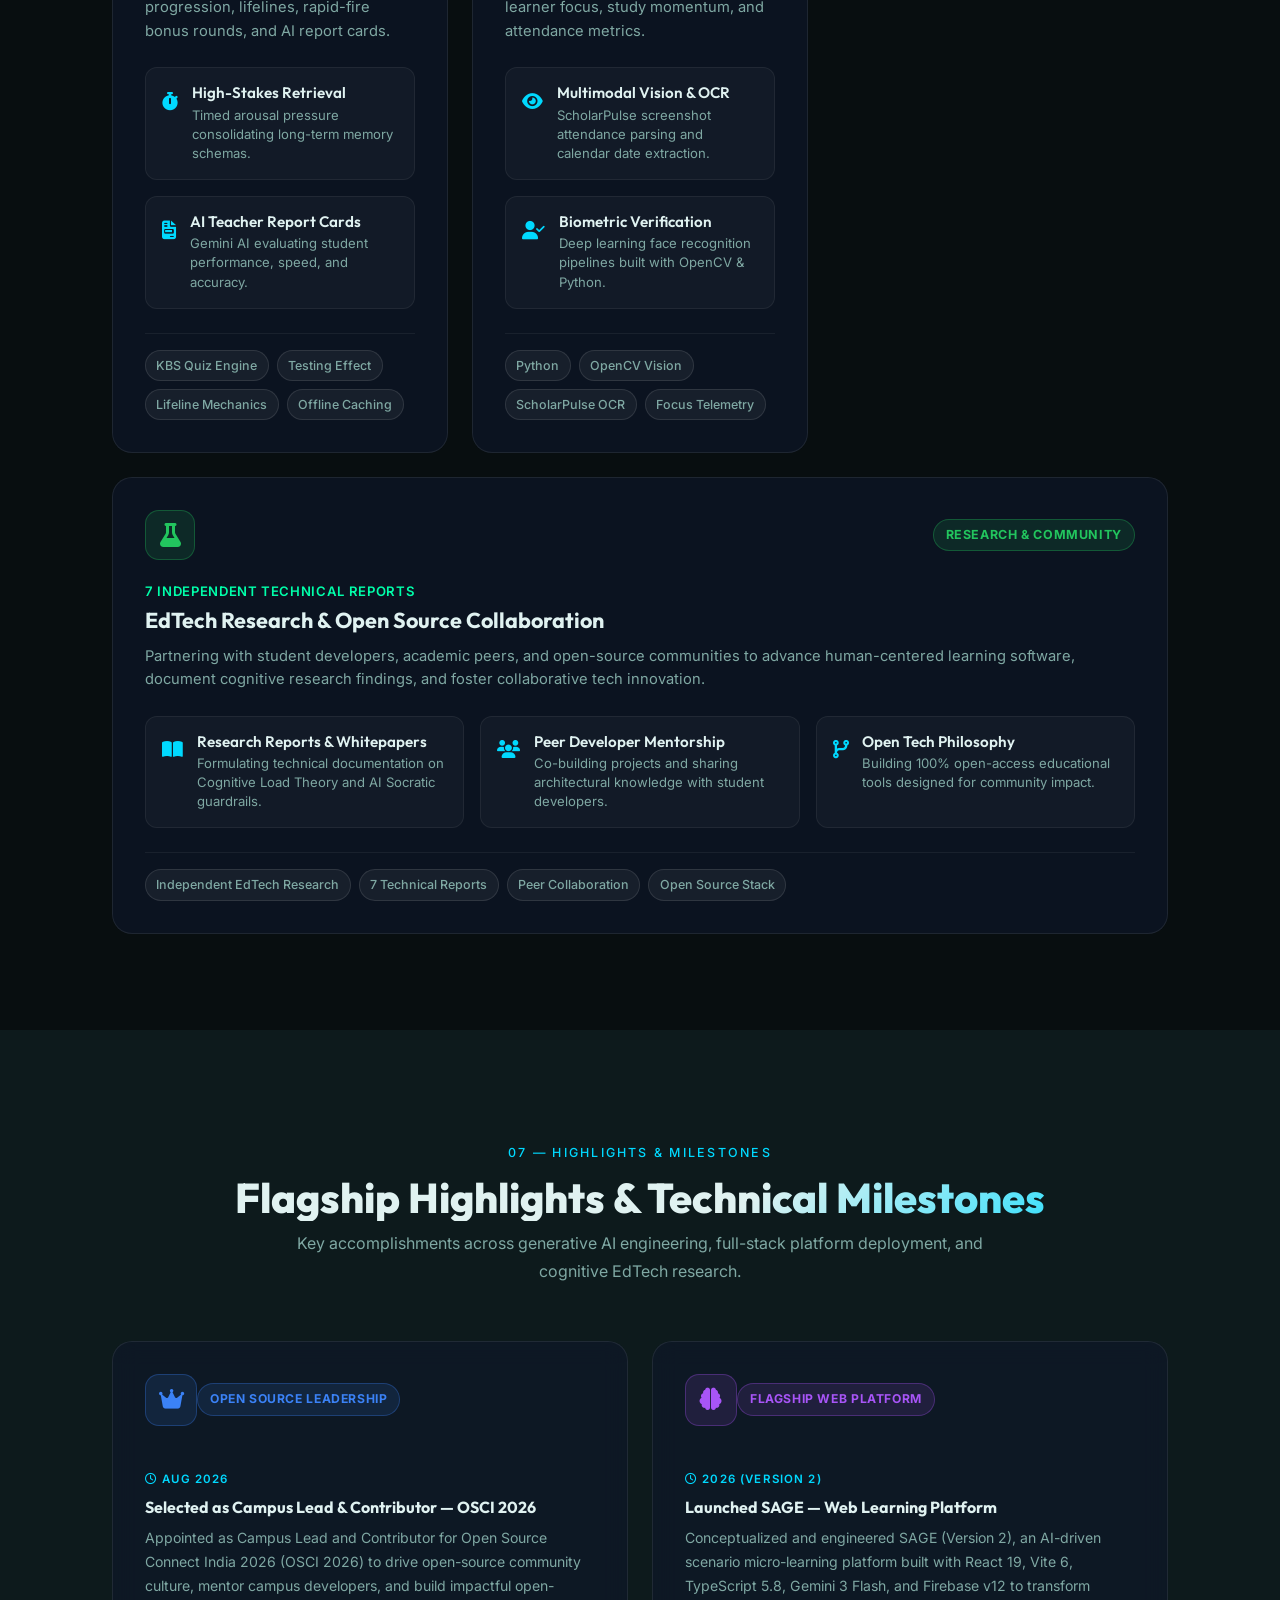
==== commit 164d8e91: "feat: Add Open Source Connect India 2026 Campus Lead and Contributor roles to Experience timeline an" ====
--- a/index.html
+++ b/index.html
@@ -115,6 +115,7 @@
                 <ul>
                     <li><a href="#hero"           class="nav-link">Home</a></li>
                     <li><a href="#about"          class="nav-link">About</a></li>
+                    <li><a href="#experience"     class="nav-link">Work &amp; Experience</a></li>
                     <li><a href="#projects"       class="nav-link">Projects</a></li>
                     <li><a href="#collaboration"  class="nav-link">Collaborate</a></li>
                     <li><a href="#mission"        class="nav-link">Mission</a></li>
@@ -641,16 +642,78 @@
         <div class="container">
 
             <div class="section-header" data-reveal style="text-align: center; margin-bottom: 3.5rem;">
-                <span class="section-eyebrow">03 — Milestones &amp; Architectural Journey</span>
-                <h2 class="section-title">Key Milestones &amp; Engineering Timeline</h2>
+                <span class="section-eyebrow">03 — Work &amp; Experience Timeline</span>
+                <h2 class="section-title">Work Experience, Open Source Leadership &amp; Engineering Timeline</h2>
                 <p class="section-subtitle" style="max-width: 750px; margin: 0.5rem auto 0 auto;">
-                    Tracing the evolution of full-stack AI platforms, Socratic prompt engines, and cognitive learning architectures engineered by Rahul Kushwaha.
+                    Tracing open-source leadership, campus initiatives, full-stack AI platforms, and cognitive learning architectures engineered by Rahul Kushwaha.
                 </p>
             </div>
 
             <div class="exp-timeline">
 
-                <!-- Milestone Card 1: HeartSpace -->
+                <!-- Milestone Card 1: Open Source Connect India 2026 - Campus Lead -->
+                <div class="exp-item" data-reveal>
+                    <div class="exp-marker">
+                        <div class="exp-dot"></div>
+                        <div class="exp-line"></div>
+                    </div>
+                    <div class="exp-card glass-milestone-card">
+                        <div class="milestone-card-header">
+                            <span class="exp-date"><i class="far fa-calendar-alt"></i> Aug 2026 – Present</span>
+                            <span class="milestone-live-badge" style="color: #3b82f6; background: rgba(59, 130, 246, 0.12); border-color: rgba(59, 130, 246, 0.3);"><span class="badge-pulse" style="background: #3b82f6; box-shadow: 0 0 8px #3b82f6;"></span> Active Leadership</span>
+                        </div>
+                        <h3 class="exp-role">Campus Lead — Open Source Connect India 2026</h3>
+                        <p class="exp-company">
+                            <i class="fas fa-users-cog"></i>
+                            Open Source Connect India (OSCI 2026)
+                        </p>
+                        <p class="exp-desc">
+                            Appointed as Campus Lead to foster a strong open-source culture on campus. Leading student initiatives, guiding first-time open-source contributors, organizing community workshops, and representing campus within the national OSCI 2026 ecosystem.
+                        </p>
+                        <div class="exp-tags" style="gap: 0.5rem; margin-top: 1rem; margin-bottom: 1rem;">
+                            <span class="m-tag blue-tag"><i class="fas fa-crown"></i> Campus Leadership</span>
+                            <span class="m-tag cyan-tag"><i class="fas fa-globe"></i> OSCI 2026</span>
+                            <span class="m-tag purple-tag"><i class="fas fa-hands-helping"></i> Community Building</span>
+                            <span class="m-tag green-tag"><i class="fas fa-chalkboard-teacher"></i> Student Mentorship</span>
+                        </div>
+                        <div>
+                            <a href="https://lnkd.in/p/gYavYxie" target="_blank" rel="noopener noreferrer" class="btn btn--secondary btn--sm" style="font-size: 0.8rem; padding: 0.35rem 0.85rem;"><i class="fab fa-linkedin"></i> View Announcement Post</a>
+                        </div>
+                    </div>
+                </div>
+
+                <!-- Milestone Card 2: Open Source Connect India 2026 - Contributor -->
+                <div class="exp-item" data-reveal>
+                    <div class="exp-marker">
+                        <div class="exp-dot"></div>
+                        <div class="exp-line"></div>
+                    </div>
+                    <div class="exp-card glass-milestone-card">
+                        <div class="milestone-card-header">
+                            <span class="exp-date"><i class="far fa-calendar-alt"></i> Aug 2026 – Present</span>
+                            <span class="milestone-live-badge" style="color: #10b981; background: rgba(16, 185, 129, 0.12); border-color: rgba(16, 185, 129, 0.3);"><span class="badge-pulse" style="background: #10b981; box-shadow: 0 0 8px #10b981;"></span> Active Contributor</span>
+                        </div>
+                        <h3 class="exp-role">Contributor — Open Source Connect India 2026</h3>
+                        <p class="exp-company">
+                            <i class="fab fa-github"></i>
+                            Open Source Connect India (OSCI 2026)
+                        </p>
+                        <p class="exp-desc">
+                            Selected as an official Contributor for OSCI 2026. Actively contributing code, submitting pull requests, fixing bugs, conducting peer code reviews, and collaborating with project maintainers across real-world open-source repositories.
+                        </p>
+                        <div class="exp-tags" style="gap: 0.5rem; margin-top: 1rem; margin-bottom: 1rem;">
+                            <span class="m-tag green-tag"><i class="fas fa-code-branch"></i> Open Source</span>
+                            <span class="m-tag cyan-tag"><i class="fab fa-github"></i> GitHub PRs</span>
+                            <span class="m-tag blue-tag"><i class="fas fa-laptop-code"></i> Build In Public</span>
+                            <span class="m-tag gold-tag"><i class="fas fa-project-diagram"></i> OSCI Contributor</span>
+                        </div>
+                        <div>
+                            <a href="https://lnkd.in/p/gHY4fbWc" target="_blank" rel="noopener noreferrer" class="btn btn--secondary btn--sm" style="font-size: 0.8rem; padding: 0.35rem 0.85rem;"><i class="fab fa-linkedin"></i> View Contributor Post</a>
+                        </div>
+                    </div>
+                </div>
+
+                <!-- Milestone Card 3: HeartSpace -->
                 <div class="exp-item" data-reveal>
                     <div class="exp-marker">
                         <div class="exp-dot"></div>
@@ -1499,6 +1562,26 @@
             </div>
 
             <div class="achieve-grid">
+
+                <!-- Highlight 0: Open Source Connect India 2026 Leadership -->
+                <div class="achieve-card bento-achieve-card achieve-theme-blue" data-reveal>
+                    <div class="achieve-card-header">
+                        <div class="achieve-icon-wrap blue-glow">
+                            <i class="fas fa-crown"></i>
+                        </div>
+                        <span class="achieve-pill-badge blue-pill">Open Source Leadership</span>
+                    </div>
+                    <div class="achieve-body">
+                        <span class="achieve-year"><i class="far fa-clock"></i> Aug 2026</span>
+                        <h3 class="achieve-title">Selected as Campus Lead &amp; Contributor — OSCI 2026</h3>
+                        <p class="achieve-desc">Appointed as Campus Lead and Contributor for Open Source Connect India 2026 (OSCI 2026) to drive open-source community culture, mentor campus developers, and build impactful open-source software.</p>
+                        <div class="achieve-mini-tags">
+                            <span>Campus Lead</span>
+                            <span>OSCI 2026</span>
+                            <span>Open Source</span>
+                        </div>
+                    </div>
+                </div>
 
                 <!-- Highlight 1: SAGE -->
                 <div class="achieve-card bento-achieve-card achieve-theme-purple" data-reveal>
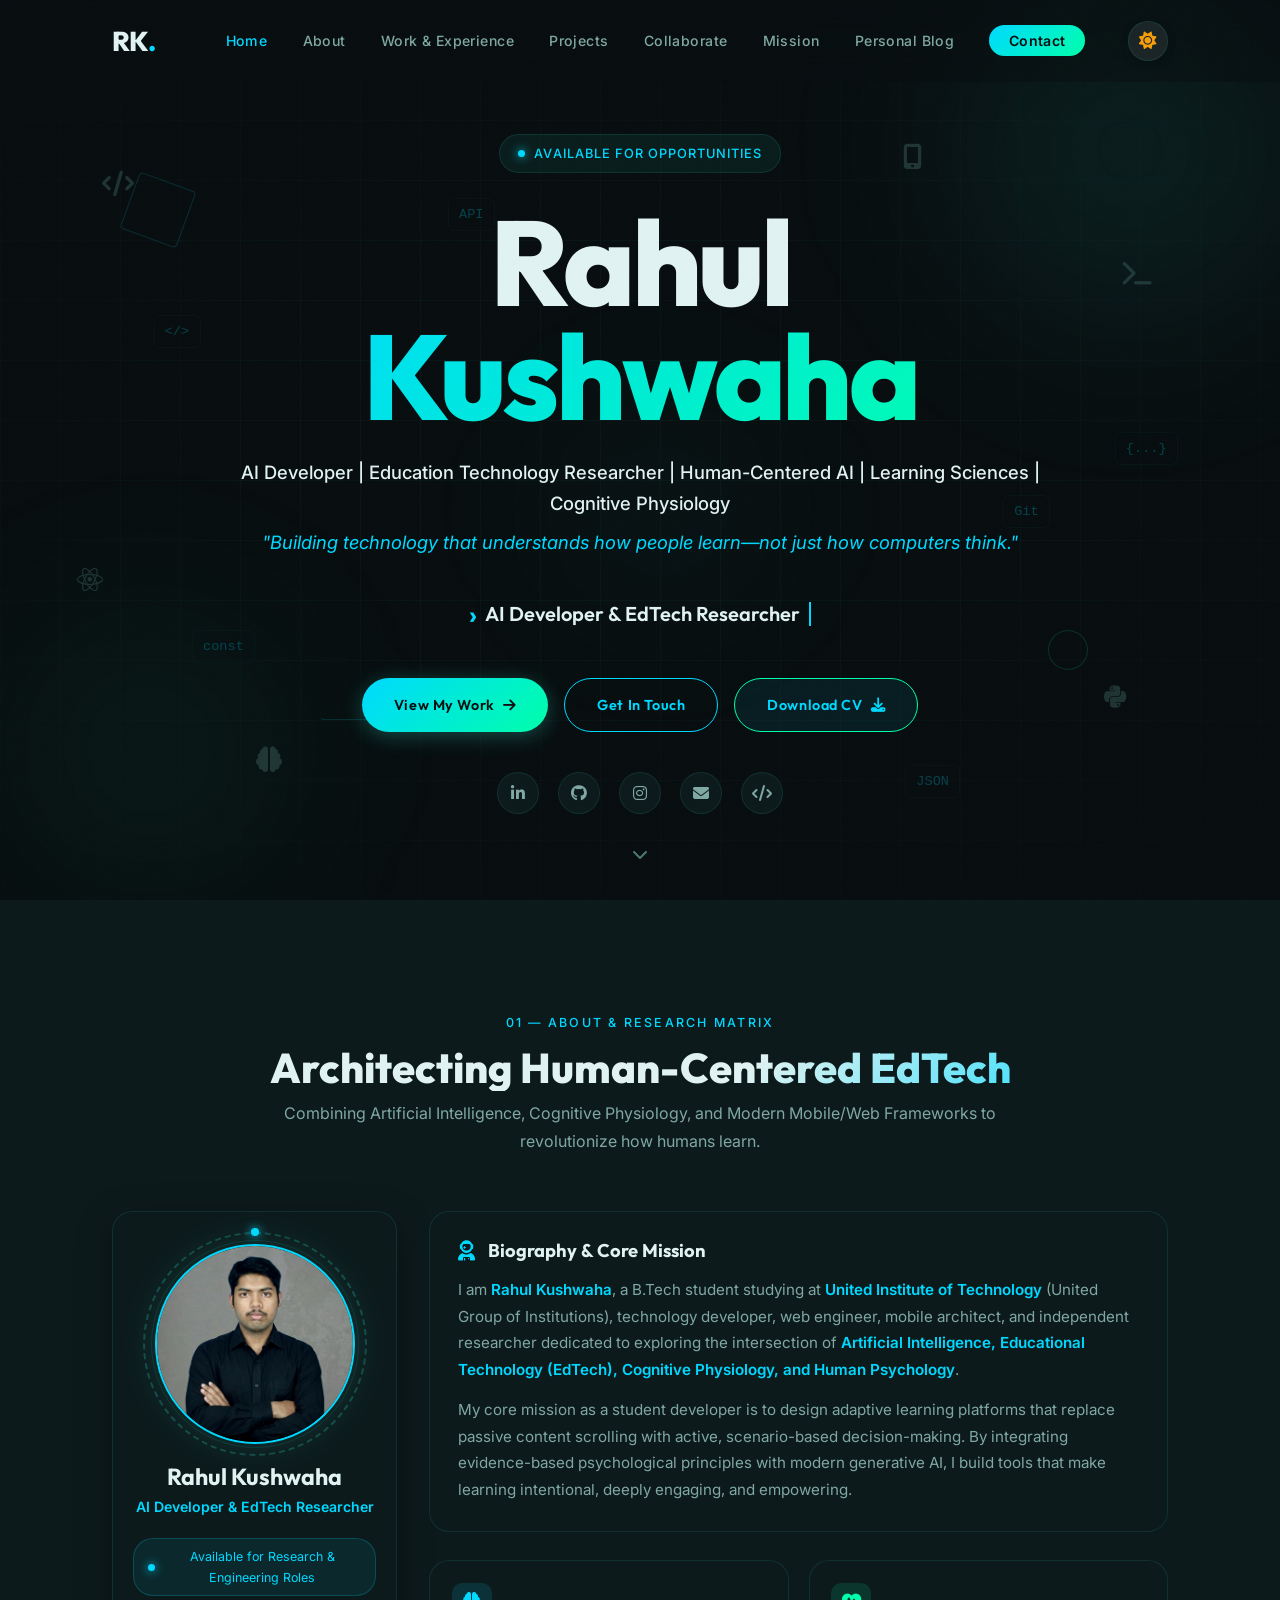
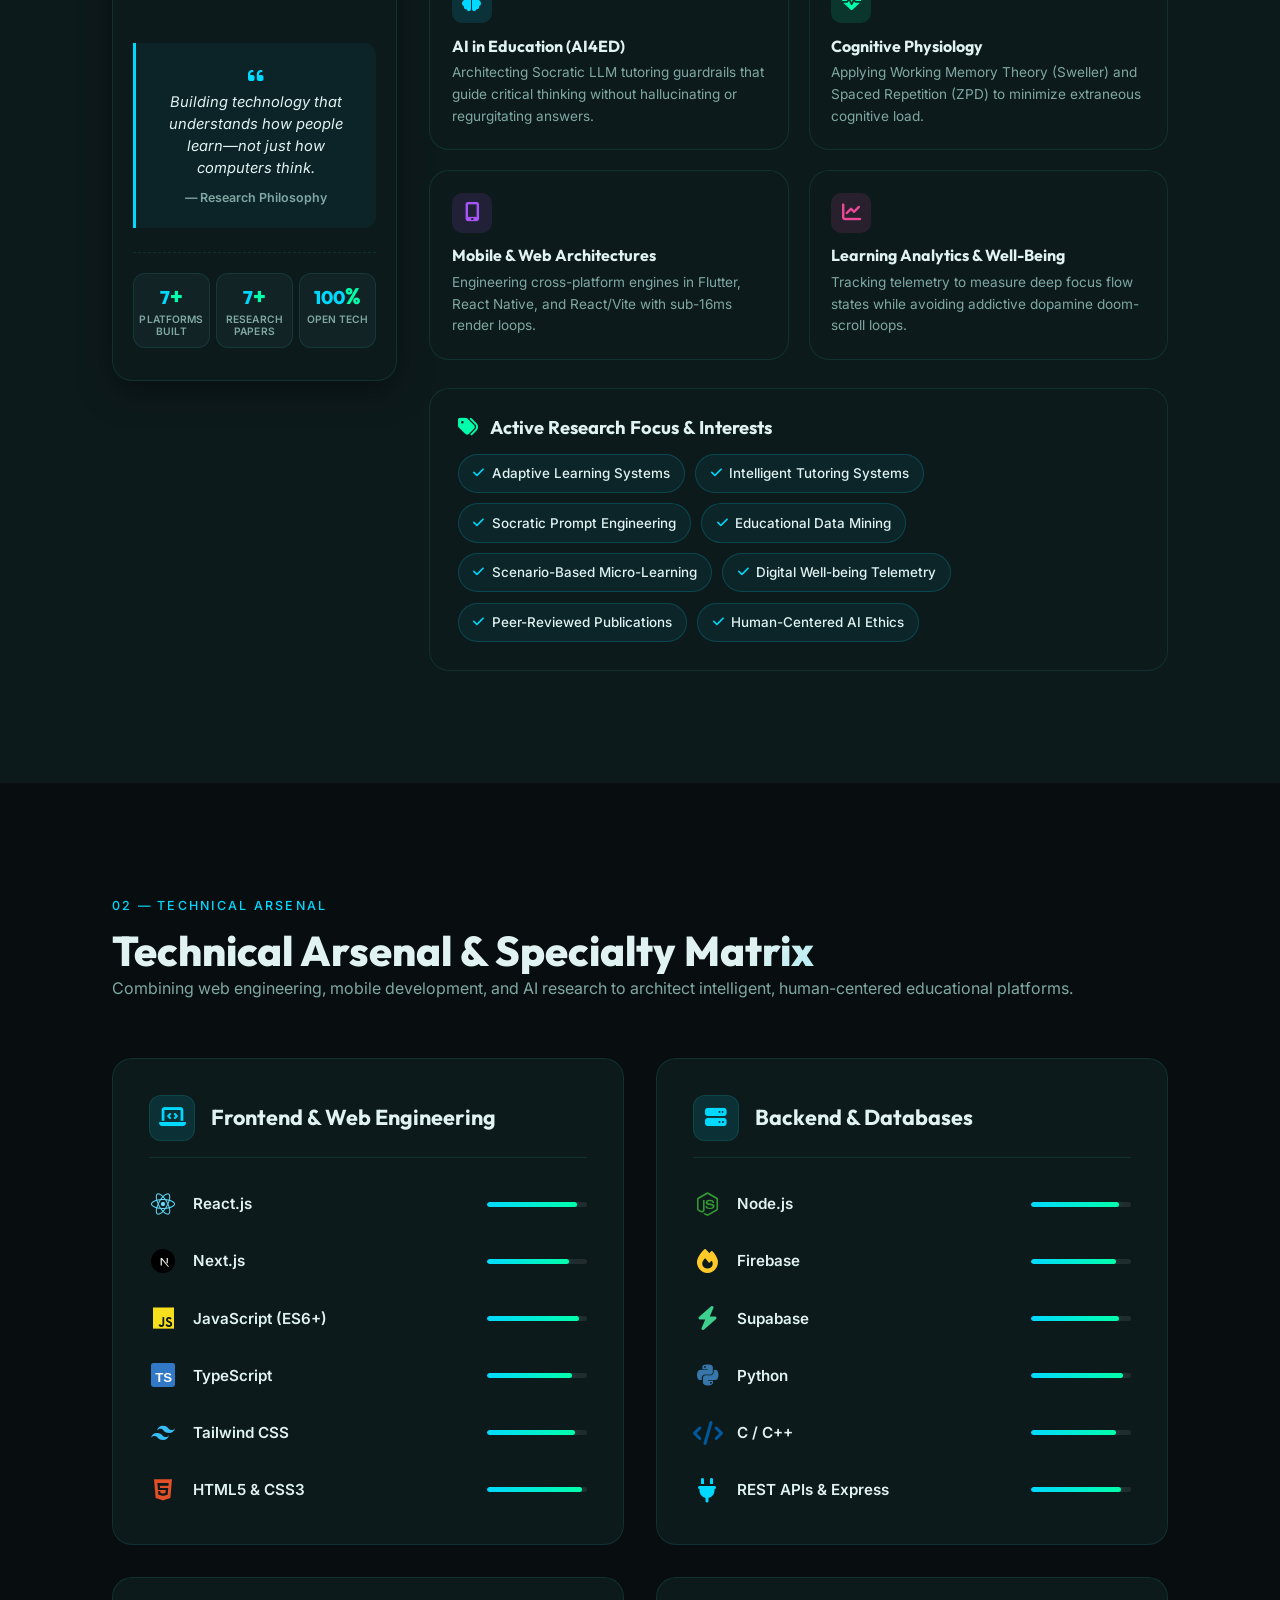
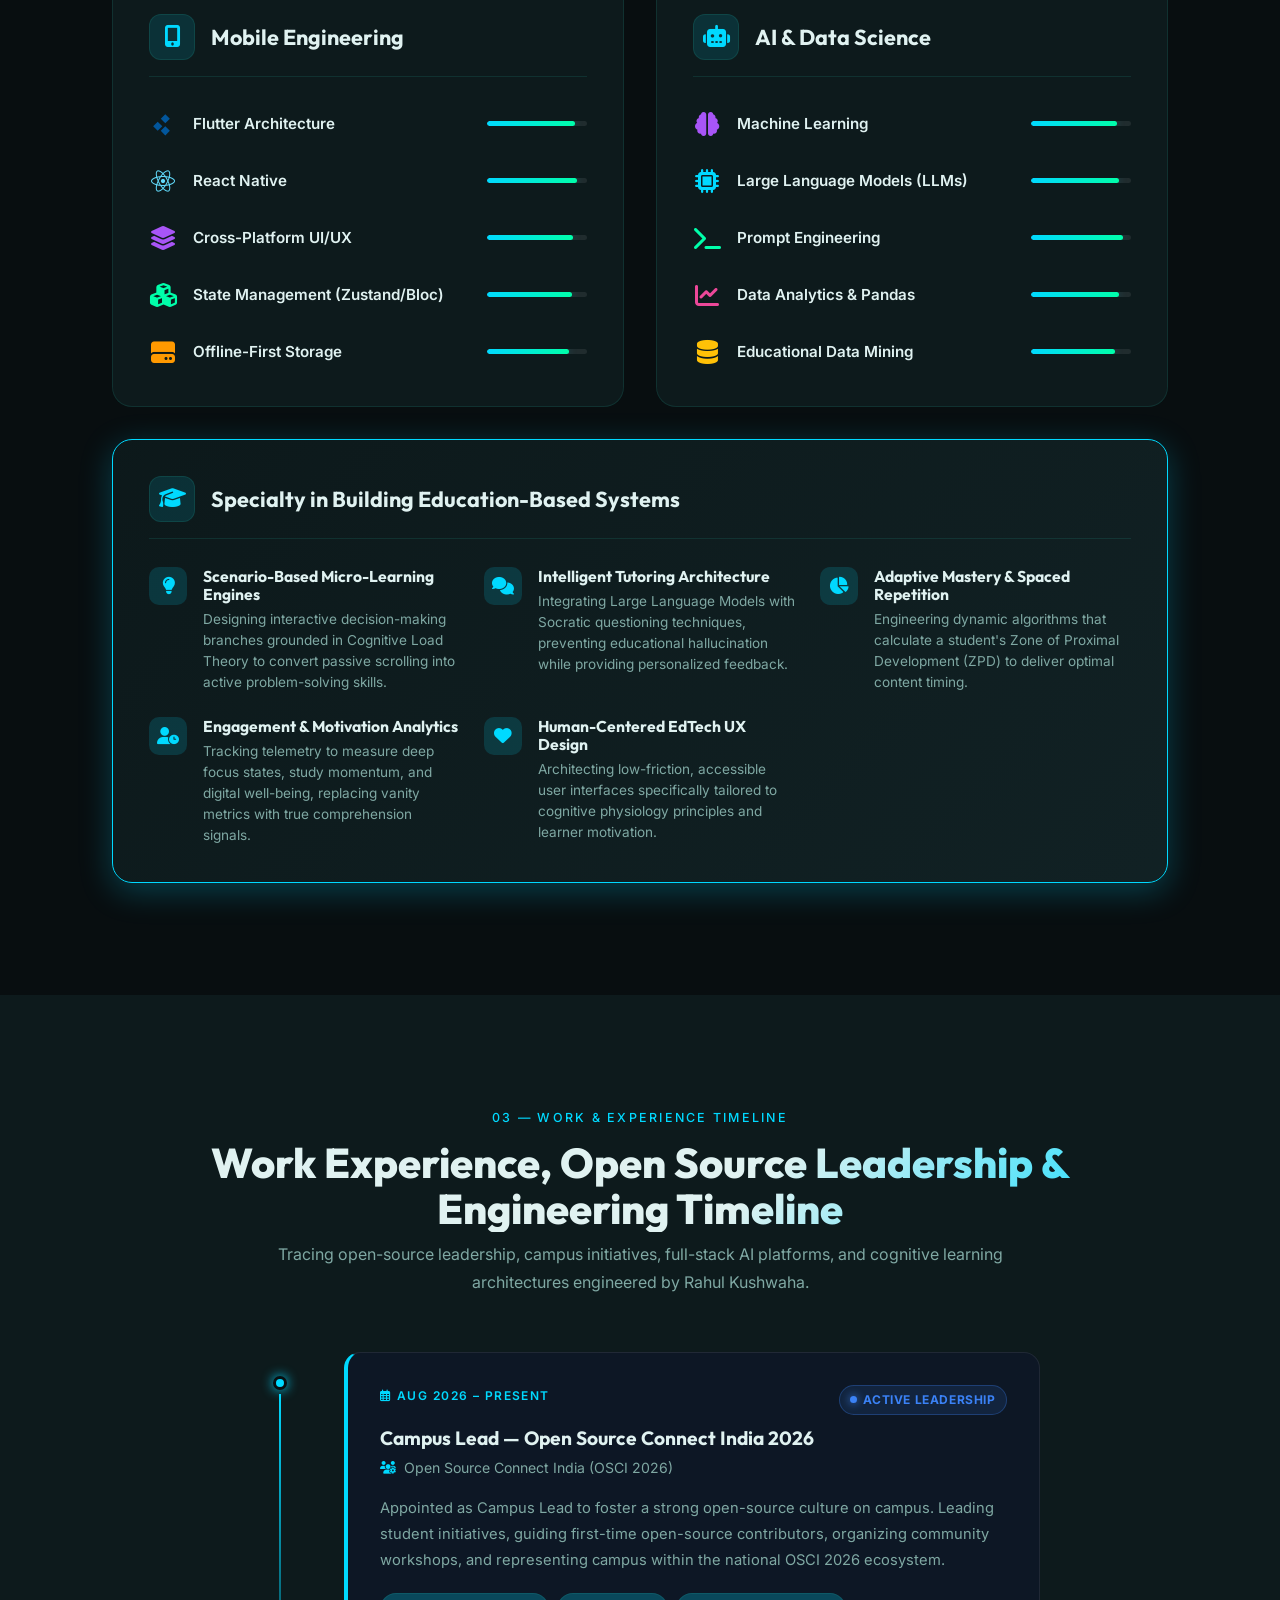
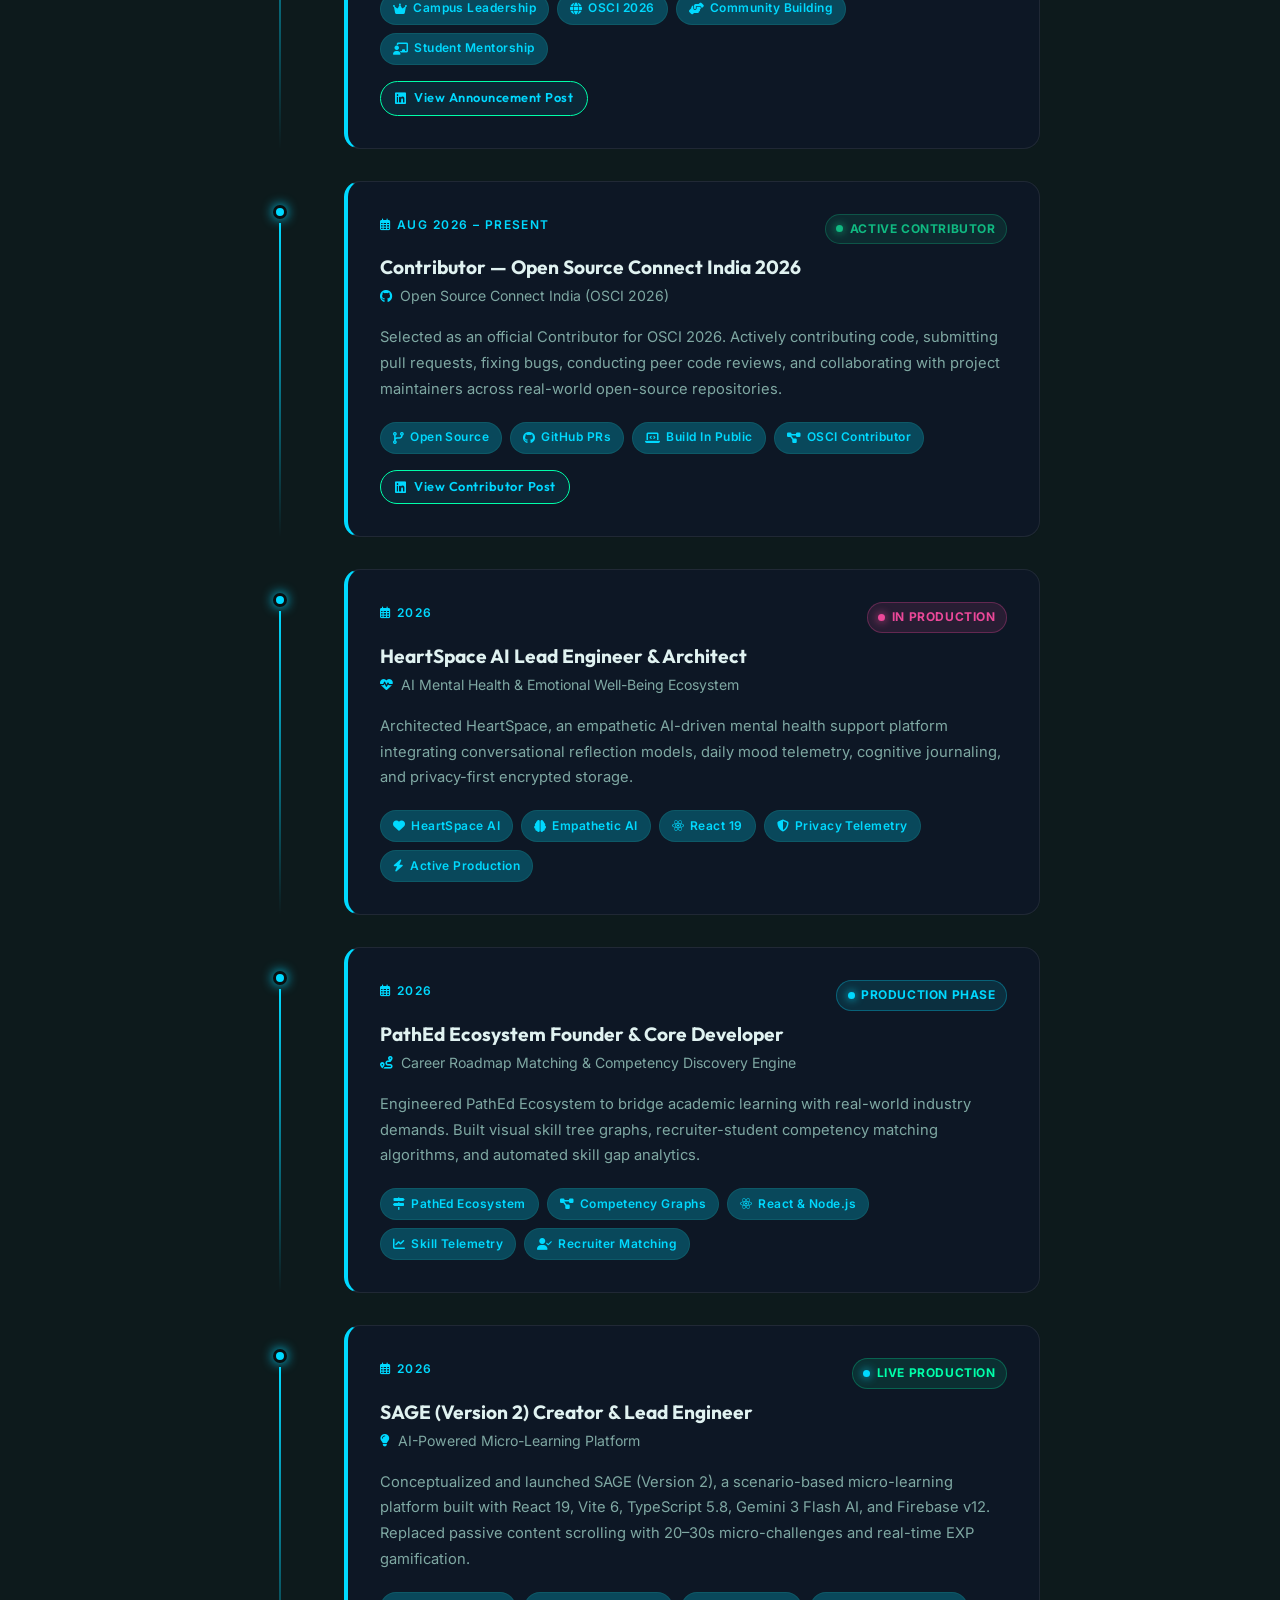
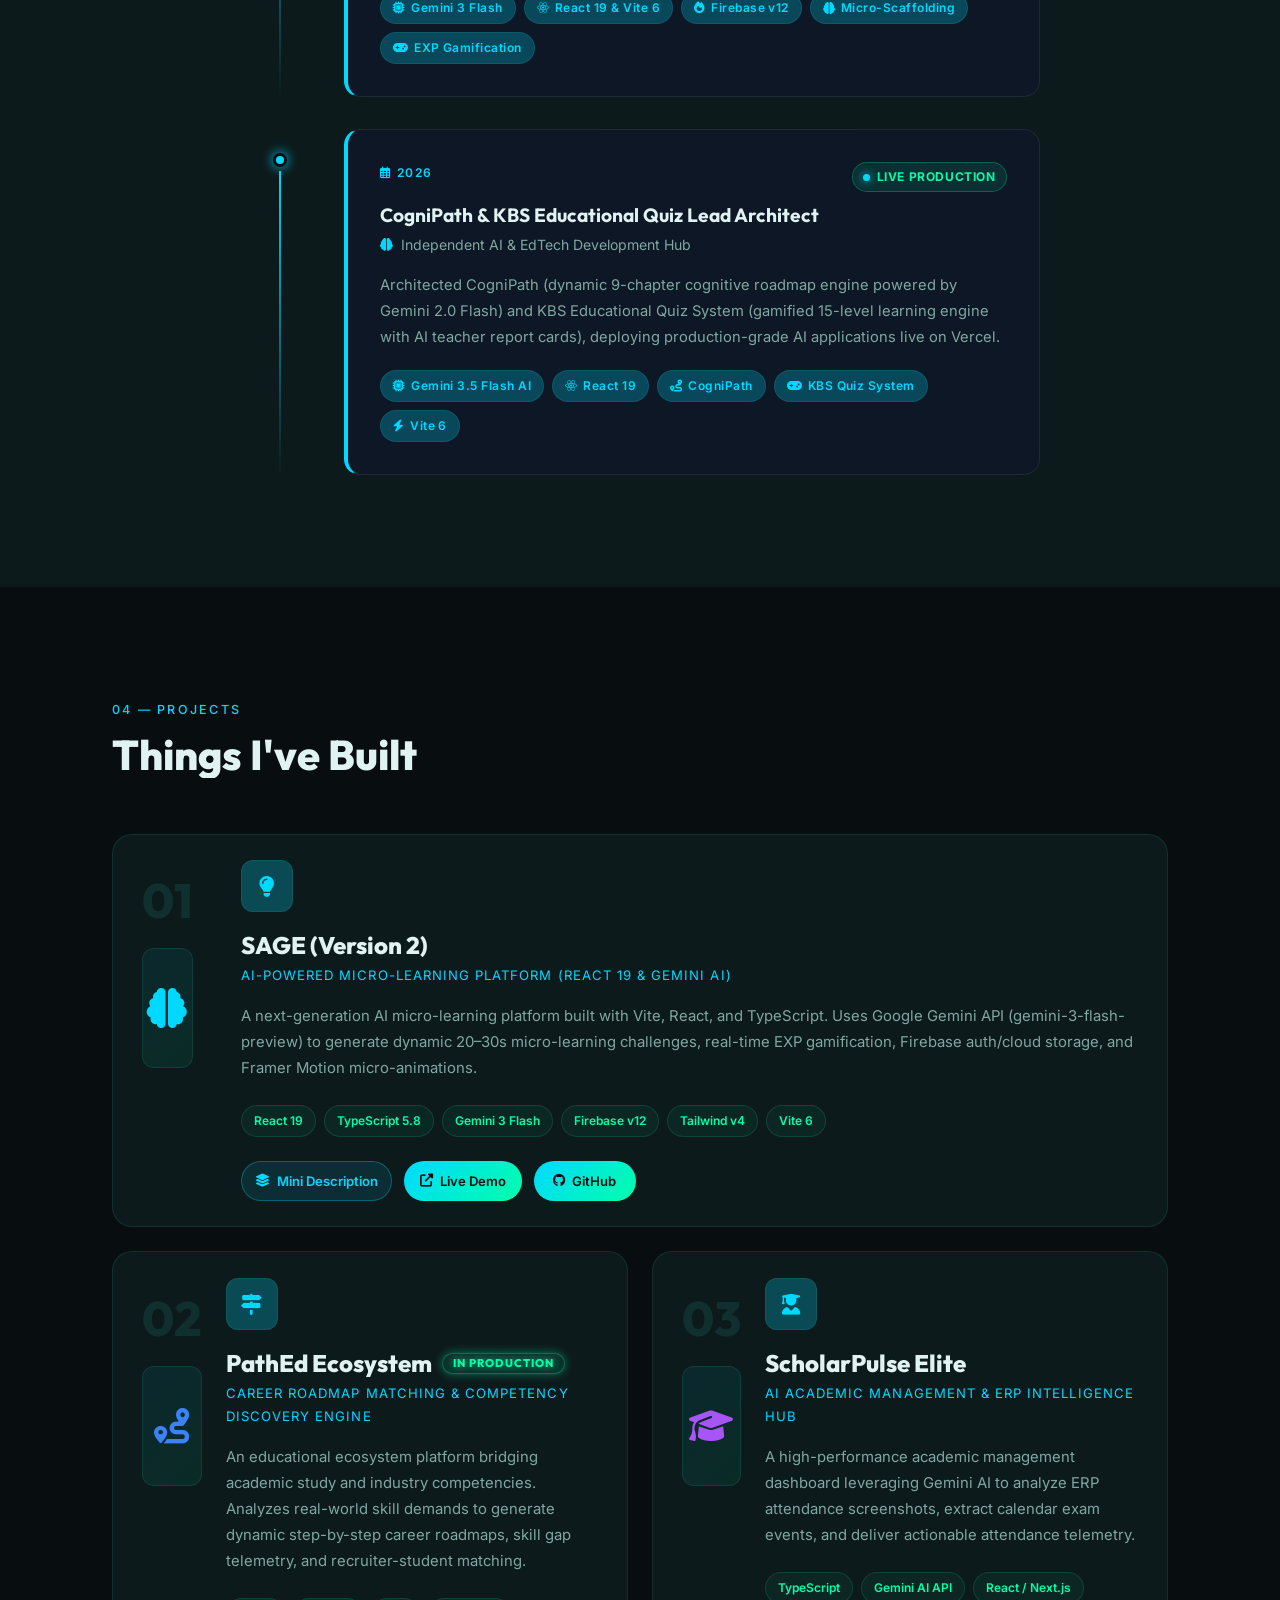
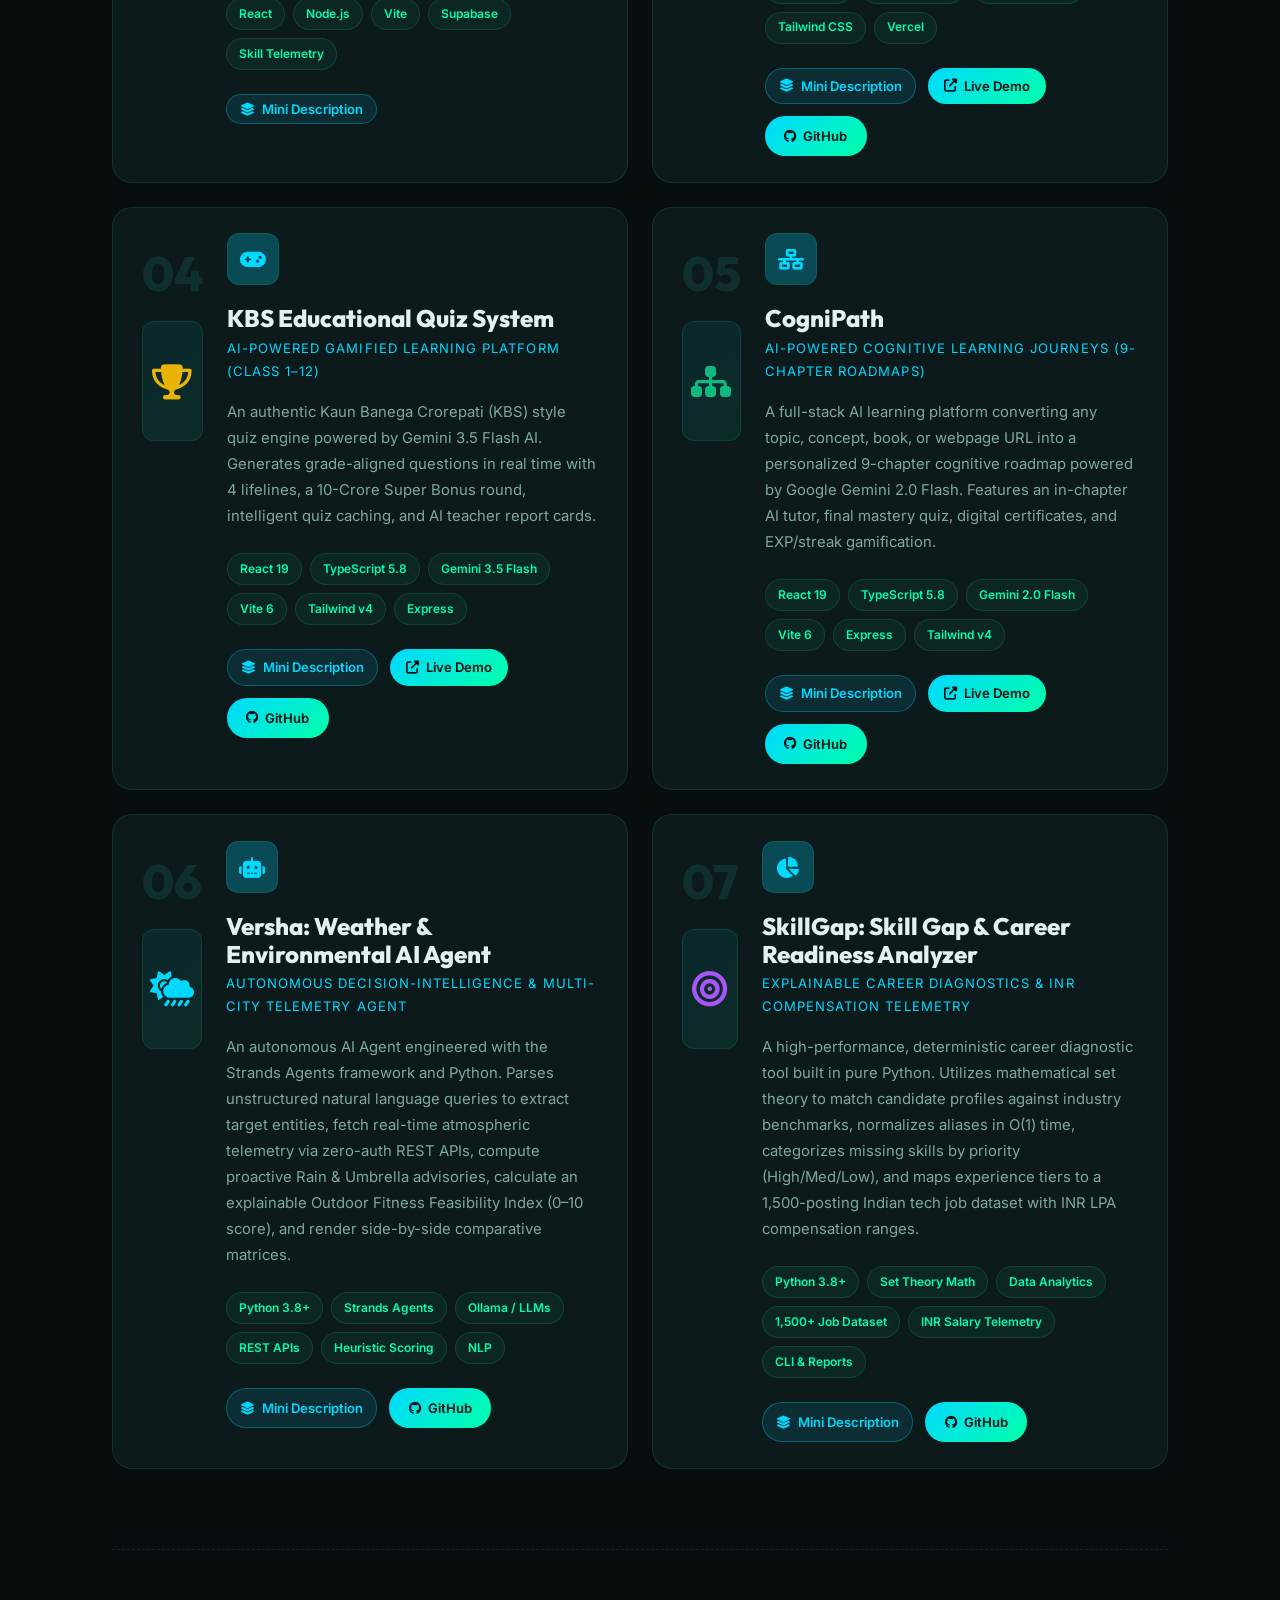
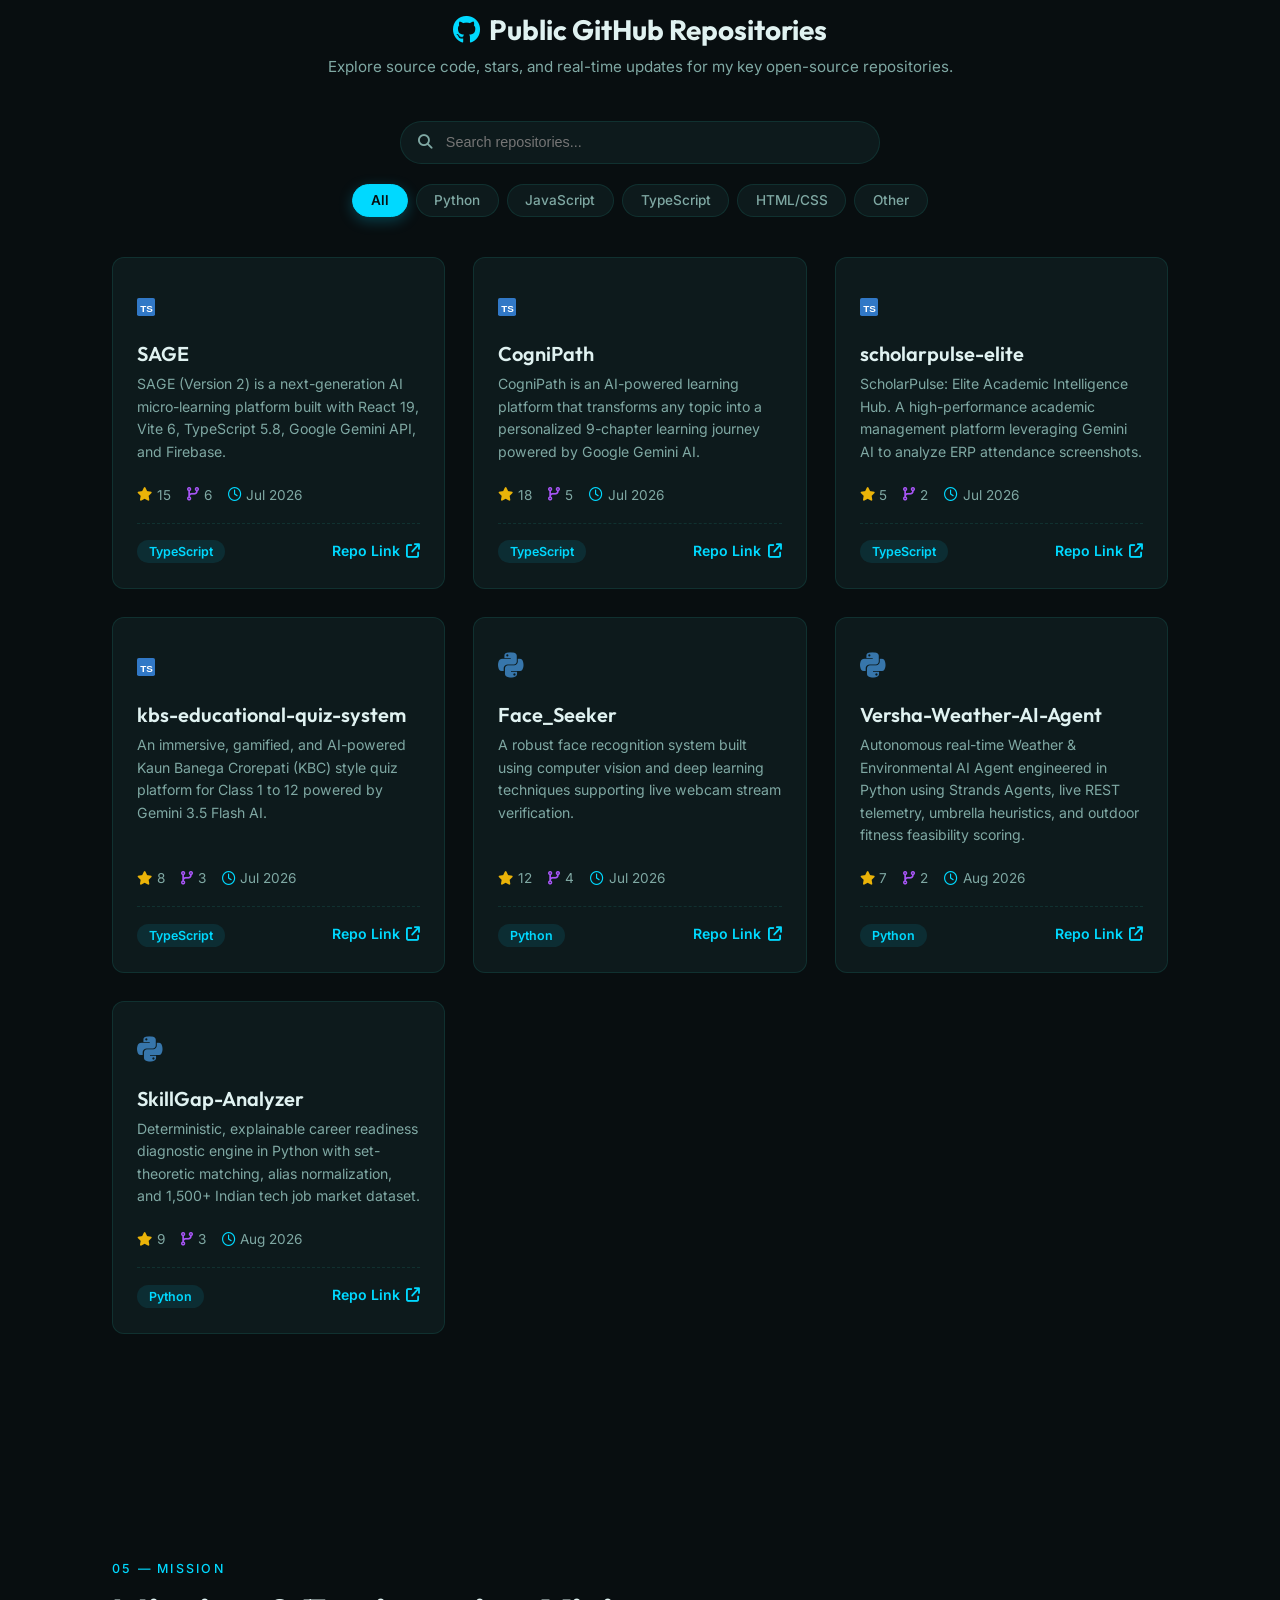
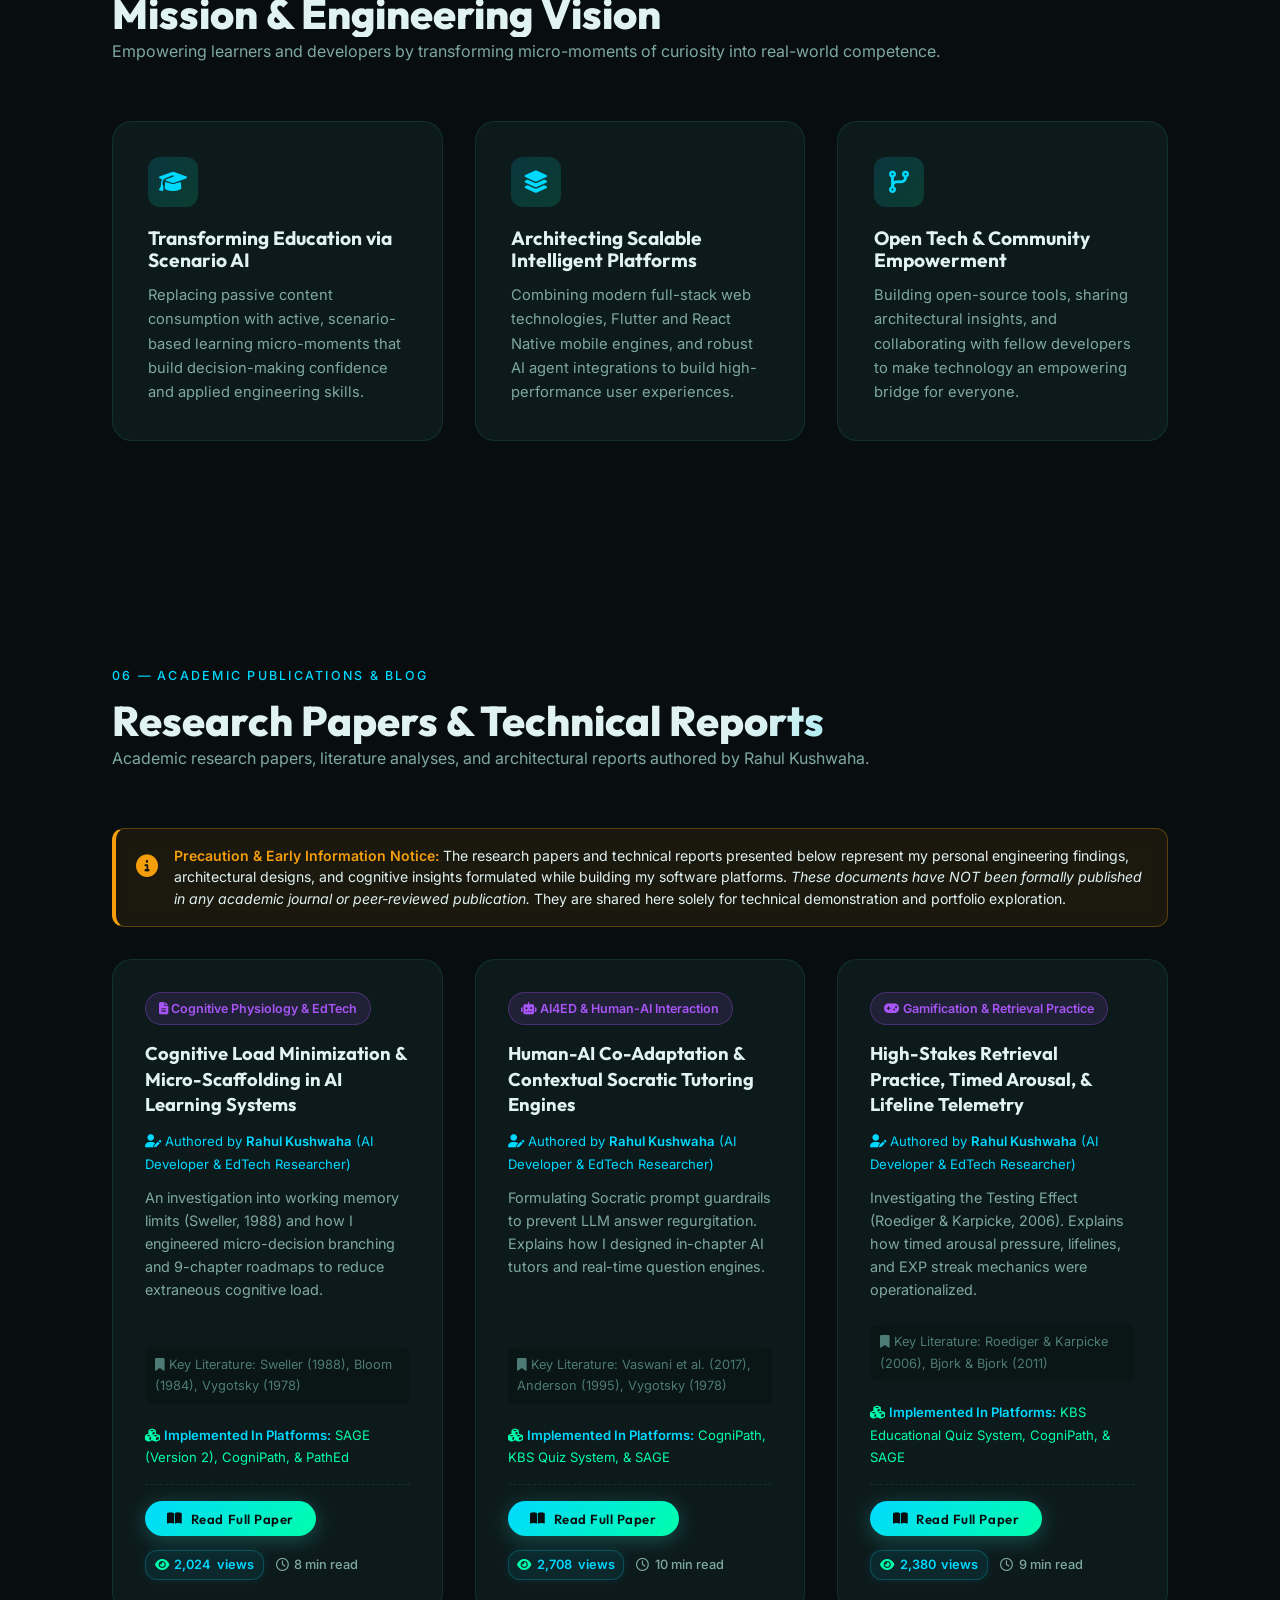
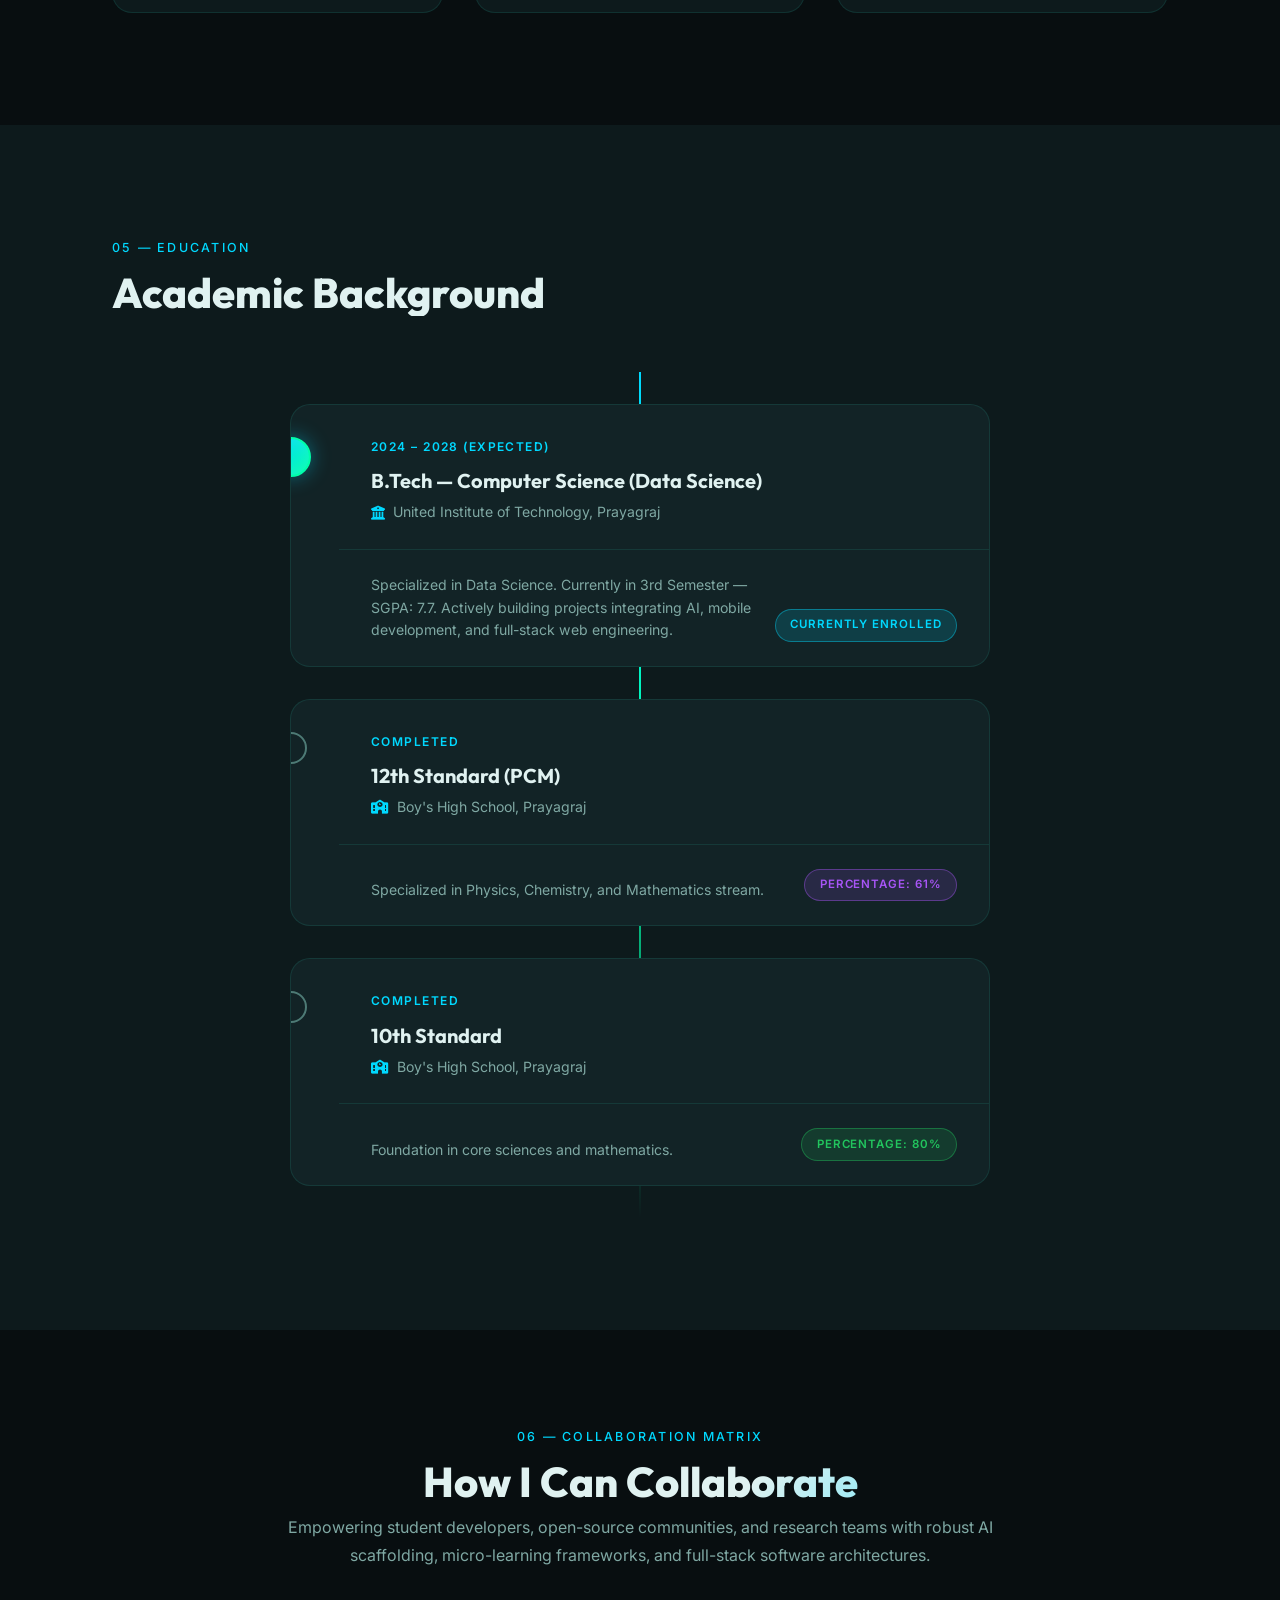
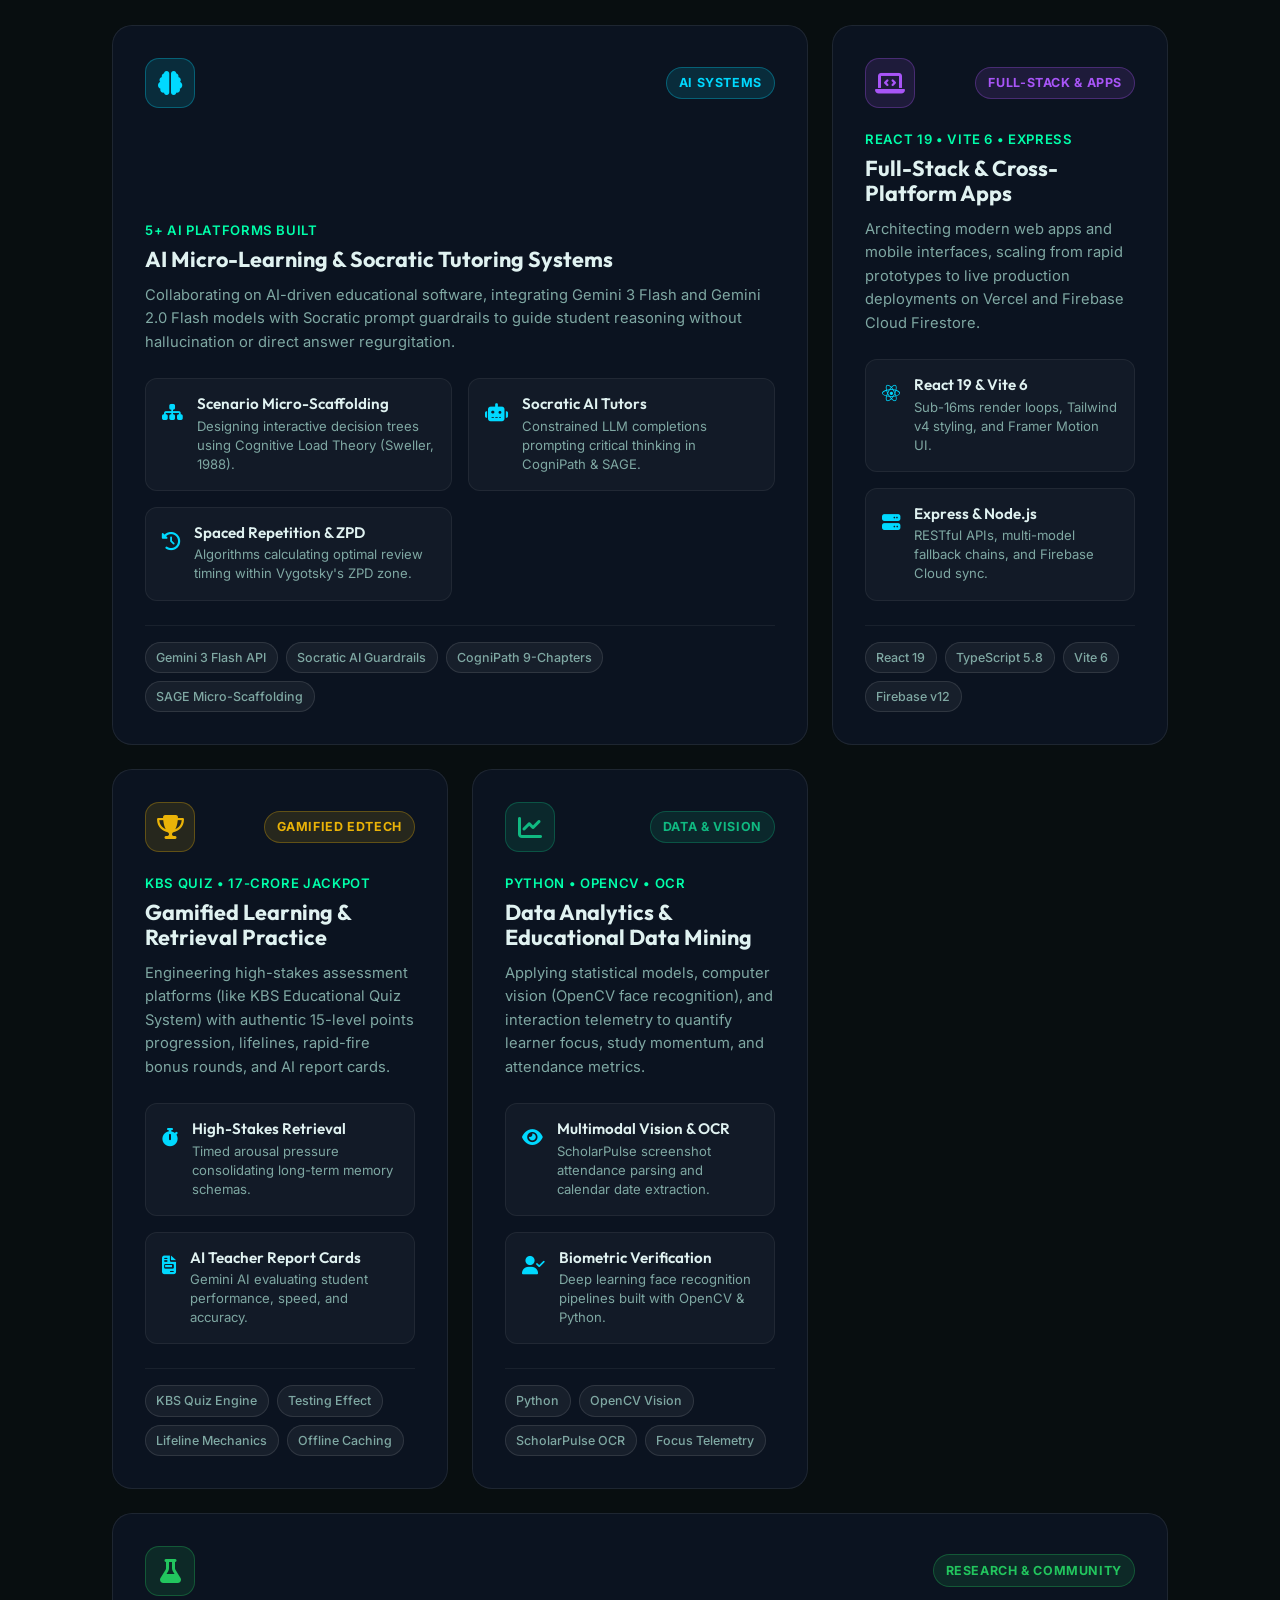
==== commit 9539b117: "Add Versha AI Agent & SkillGap Analyzer projects; update SAGE live demo link" ====
--- a/index.html
+++ b/index.html
@@ -331,11 +331,11 @@
                     <!-- Quick Telemetry Counters -->
                     <div class="about-stats-grid">
                         <div class="stat-box">
-                            <span class="stat-num">5<span class="stat-plus">+</span></span>
+                            <span class="stat-num">7<span class="stat-plus">+</span></span>
                             <span class="stat-lbl">Platforms Built</span>
                         </div>
                         <div class="stat-box">
-                            <span class="stat-num">6<span class="stat-plus">+</span></span>
+                            <span class="stat-num">7<span class="stat-plus">+</span></span>
                             <span class="stat-lbl">Research Papers</span>
                         </div>
                         <div class="stat-box">
@@ -883,7 +883,7 @@
                             <button class="proj-link proj-link--breakdown" onclick="openProjectBreakdown('sage')">
                                 <i class="fas fa-layer-group"></i> Mini Description
                             </button>
-                            <a href="https://github.com/Dominus005era/SAGE" target="_blank" rel="noopener" class="proj-link proj-link--primary">
+                            <a href="https://sage-blush.vercel.app/" target="_blank" rel="noopener" class="proj-link proj-link--primary">
                                 <i class="fas fa-external-link-alt"></i> Live Demo
                             </a>
                             <a href="https://github.com/Dominus005era/SAGE" target="_blank" rel="noopener" class="proj-link proj-link--github">
@@ -906,7 +906,7 @@
                         <div class="proj-icon"><i class="fas fa-map-signs"></i></div>
                         <h3 class="proj-title" style="display: flex; align-items: center; gap: 10px; flex-wrap: wrap;">
                             PathEd Ecosystem
-                            <span style="font-size: 0.7rem; color: #00ffaa; border: 1px solid rgba(0,255,170,0.3); background: rgba(0,255,170,0.1); padding: 3px 10px; border-radius: 12px; text-transform: uppercase; letter-spacing: 1px; box-shadow: 0 0 10px rgba(0,255,170,0.4); text-shadow: 0 0 8px rgba(0,255,170,0.8);">Coming Soon</span>
+                            <span style="font-size: 0.7rem; color: #00ffaa; border: 1px solid rgba(0,255,170,0.3); background: rgba(0,255,170,0.1); padding: 3px 10px; border-radius: 12px; text-transform: uppercase; letter-spacing: 1px; box-shadow: 0 0 10px rgba(0,255,170,0.4); text-shadow: 0 0 8px rgba(0,255,170,0.8);">In Production</span>
                         </h3>
                         <p class="proj-subtitle">Career Roadmap Matching &amp; Competency Discovery Engine</p>
                         <p class="proj-desc">
@@ -923,12 +923,6 @@
                             <button class="proj-link proj-link--breakdown" onclick="openProjectBreakdown('pathed')">
                                 <i class="fas fa-layer-group"></i> Mini Description
                             </button>
-                            <a href="https://github.com/Dominus005era/PathEd-Ecosystem" target="_blank" rel="noopener" class="proj-link proj-link--primary">
-                                <i class="fas fa-external-link-alt"></i> Live Demo
-                            </a>
-                            <a href="https://github.com/Dominus005era/PathEd-Ecosystem" target="_blank" rel="noopener" class="proj-link proj-link--github">
-                                <i class="fab fa-github"></i> GitHub
-                            </a>
                         </div>
                     </div>
                     <div class="proj-shine" aria-hidden="true"></div>
@@ -1040,6 +1034,76 @@
                                 <i class="fas fa-external-link-alt"></i> Live Demo
                             </a>
                             <a href="https://github.com/Dominus005era/CogniPath" target="_blank" rel="noopener" class="proj-link proj-link--github">
+                                <i class="fab fa-github"></i> GitHub
+                            </a>
+                        </div>
+                    </div>
+                    <div class="proj-shine" aria-hidden="true"></div>
+                </div>
+
+                <!-- Project 6 — Versha: Weather & Environmental AI Agent -->
+                <div class="project-card" data-reveal>
+                    <div class="proj-sidebar">
+                        <div class="proj-num">06</div>
+                        <div class="proj-logo proj-logo--sidebar">
+                            <i class="fas fa-cloud-sun-rain" style="font-size: 2.2rem; color: #00d9ff;"></i>
+                        </div>
+                    </div>
+                    <div class="proj-body">
+                        <div class="proj-icon"><i class="fas fa-robot"></i></div>
+                        <h3 class="proj-title">Versha: Weather &amp; Environmental AI Agent</h3>
+                        <p class="proj-subtitle">Autonomous Decision-Intelligence &amp; Multi-City Telemetry Agent</p>
+                        <p class="proj-desc">
+                            An autonomous AI Agent engineered with the Strands Agents framework and Python. Parses unstructured natural language queries to extract target entities, fetch real-time atmospheric telemetry via zero-auth REST APIs, compute proactive Rain &amp; Umbrella advisories, calculate an explainable Outdoor Fitness Feasibility Index (0–10 score), and render side-by-side comparative matrices.
+                        </p>
+                        <div class="proj-tags">
+                            <span>Python 3.8+</span>
+                            <span>Strands Agents</span>
+                            <span>Ollama / LLMs</span>
+                            <span>REST APIs</span>
+                            <span>Heuristic Scoring</span>
+                            <span>NLP</span>
+                        </div>
+                        <div class="proj-links">
+                            <button class="proj-link proj-link--breakdown" onclick="openProjectBreakdown('versha')">
+                                <i class="fas fa-layer-group"></i> Mini Description
+                            </button>
+                            <a href="https://github.com/Dominus005era/Versha-Weather-AI-Agent" target="_blank" rel="noopener" class="proj-link proj-link--github">
+                                <i class="fab fa-github"></i> GitHub
+                            </a>
+                        </div>
+                    </div>
+                    <div class="proj-shine" aria-hidden="true"></div>
+                </div>
+
+                <!-- Project 7 — SkillGap: Career Readiness & Skill Gap Analyzer -->
+                <div class="project-card" data-reveal>
+                    <div class="proj-sidebar">
+                        <div class="proj-num">07</div>
+                        <div class="proj-logo proj-logo--sidebar">
+                            <i class="fas fa-bullseye" style="font-size: 2.2rem; color: #a855f7;"></i>
+                        </div>
+                    </div>
+                    <div class="proj-body">
+                        <div class="proj-icon"><i class="fas fa-chart-pie"></i></div>
+                        <h3 class="proj-title">SkillGap: Skill Gap &amp; Career Readiness Analyzer</h3>
+                        <p class="proj-subtitle">Explainable Career Diagnostics &amp; INR Compensation Telemetry</p>
+                        <p class="proj-desc">
+                            A high-performance, deterministic career diagnostic tool built in pure Python. Utilizes mathematical set theory to match candidate profiles against industry benchmarks, normalizes aliases in O(1) time, categorizes missing skills by priority (High/Med/Low), and maps experience tiers to a 1,500-posting Indian tech job dataset with INR LPA compensation ranges.
+                        </p>
+                        <div class="proj-tags">
+                            <span>Python 3.8+</span>
+                            <span>Set Theory Math</span>
+                            <span>Data Analytics</span>
+                            <span>1,500+ Job Dataset</span>
+                            <span>INR Salary Telemetry</span>
+                            <span>CLI &amp; Reports</span>
+                        </div>
+                        <div class="proj-links">
+                            <button class="proj-link proj-link--breakdown" onclick="openProjectBreakdown('skillgap')">
+                                <i class="fas fa-layer-group"></i> Mini Description
+                            </button>
+                            <a href="https://github.com/Dominus005era/SkillGap-Analyzer" target="_blank" rel="noopener" class="proj-link proj-link--github">
                                 <i class="fab fa-github"></i> GitHub
                             </a>
                         </div>
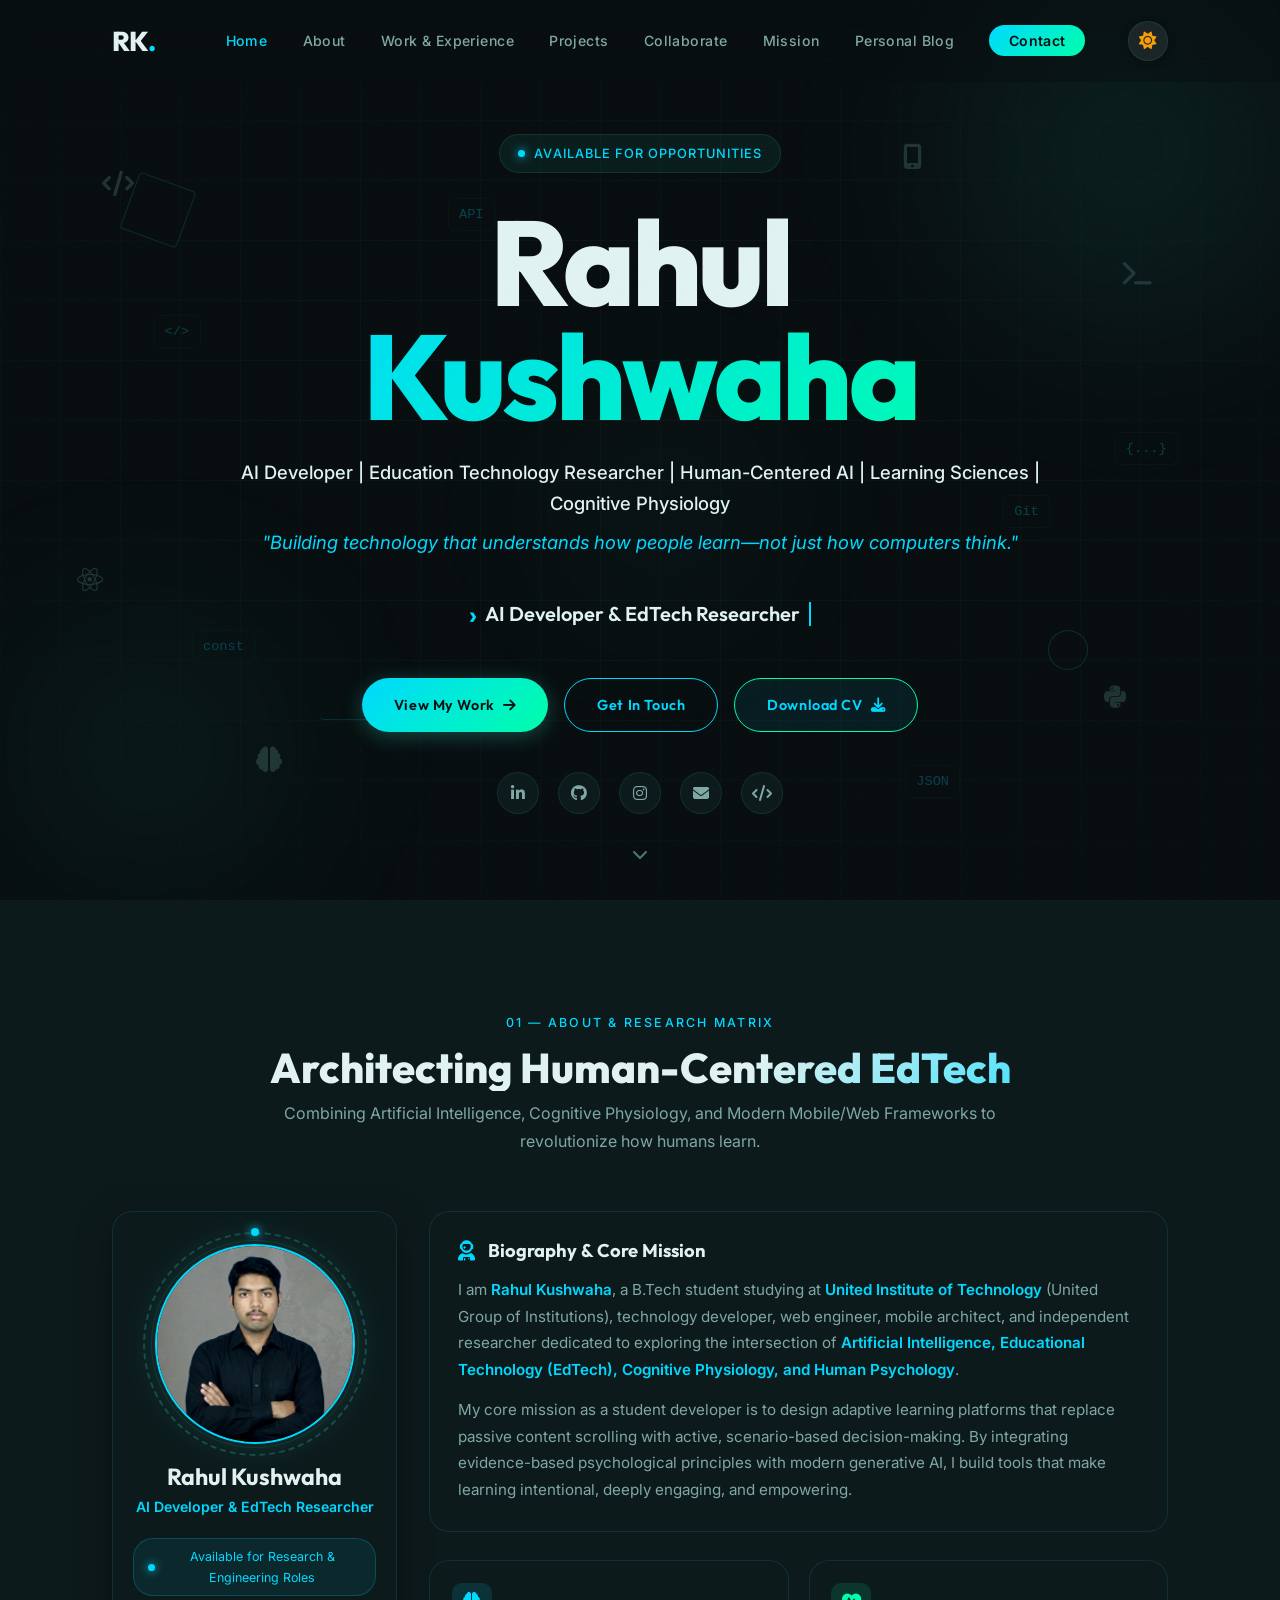
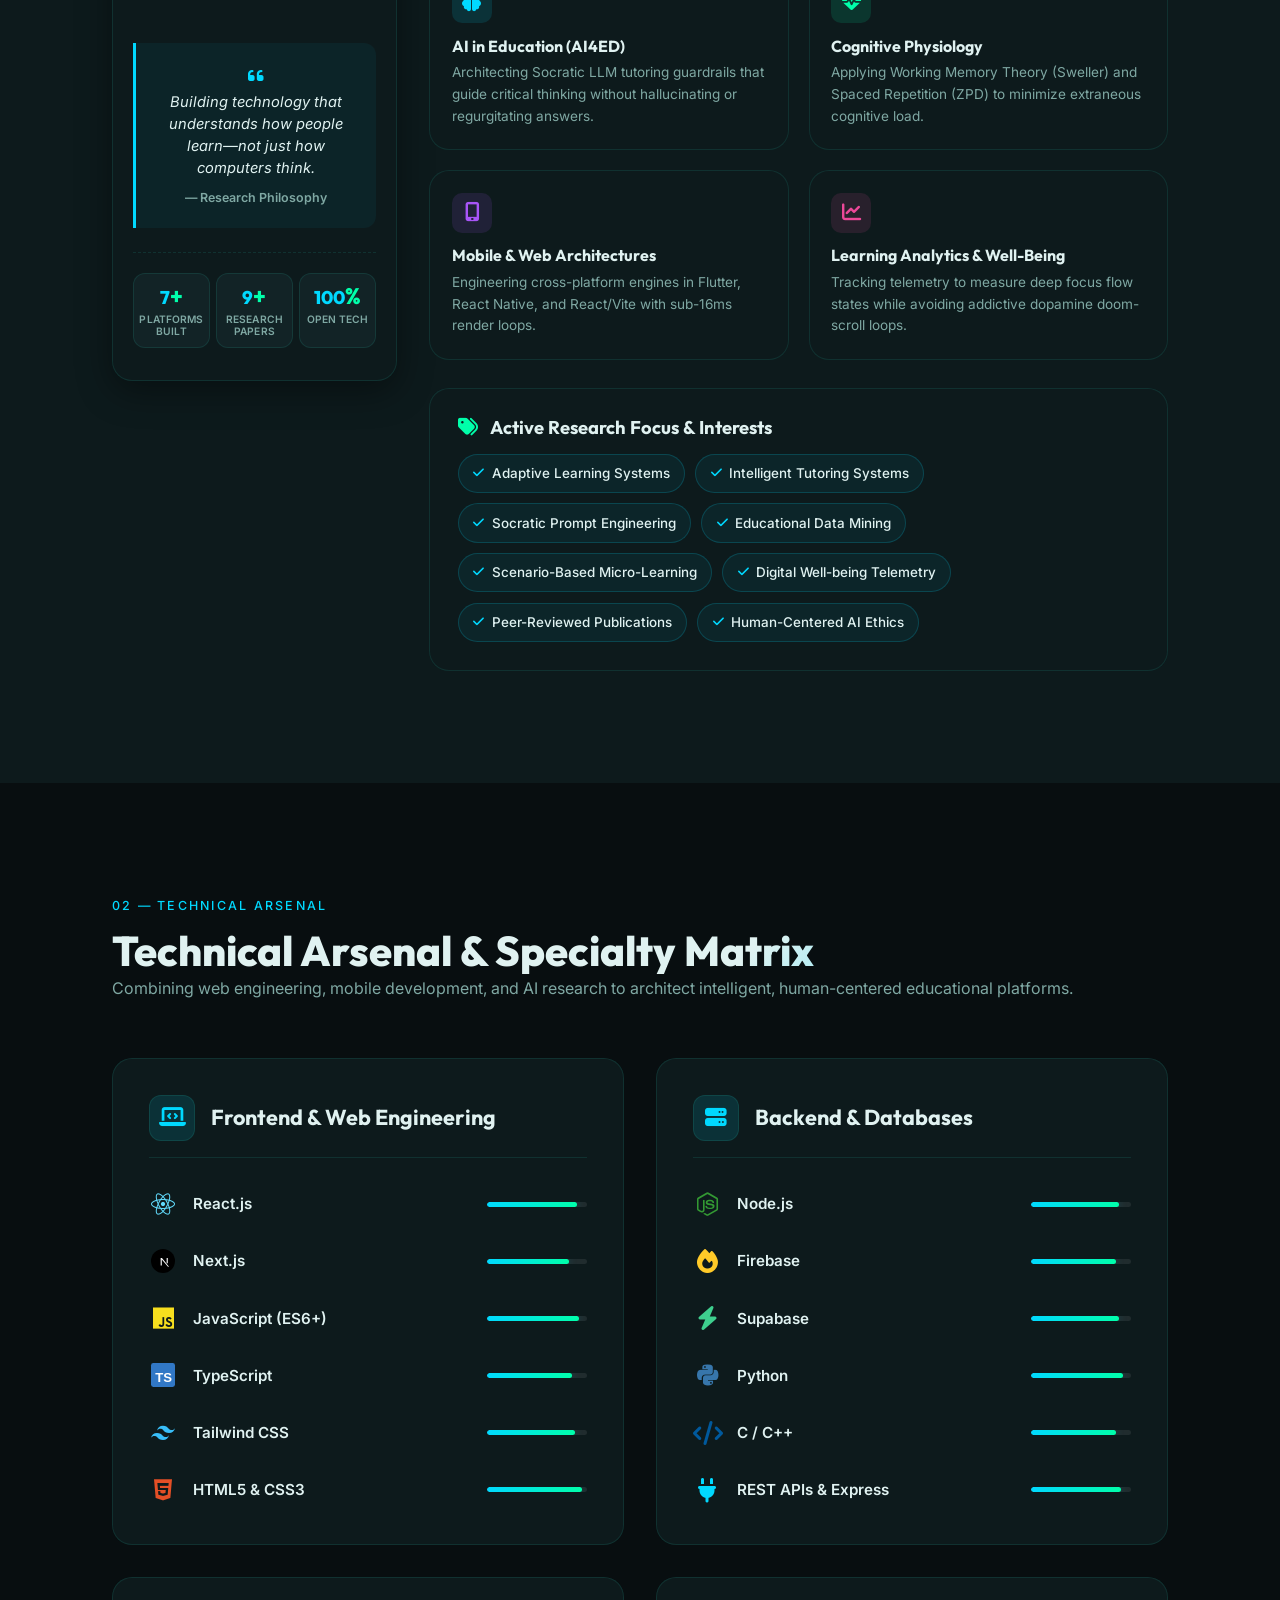
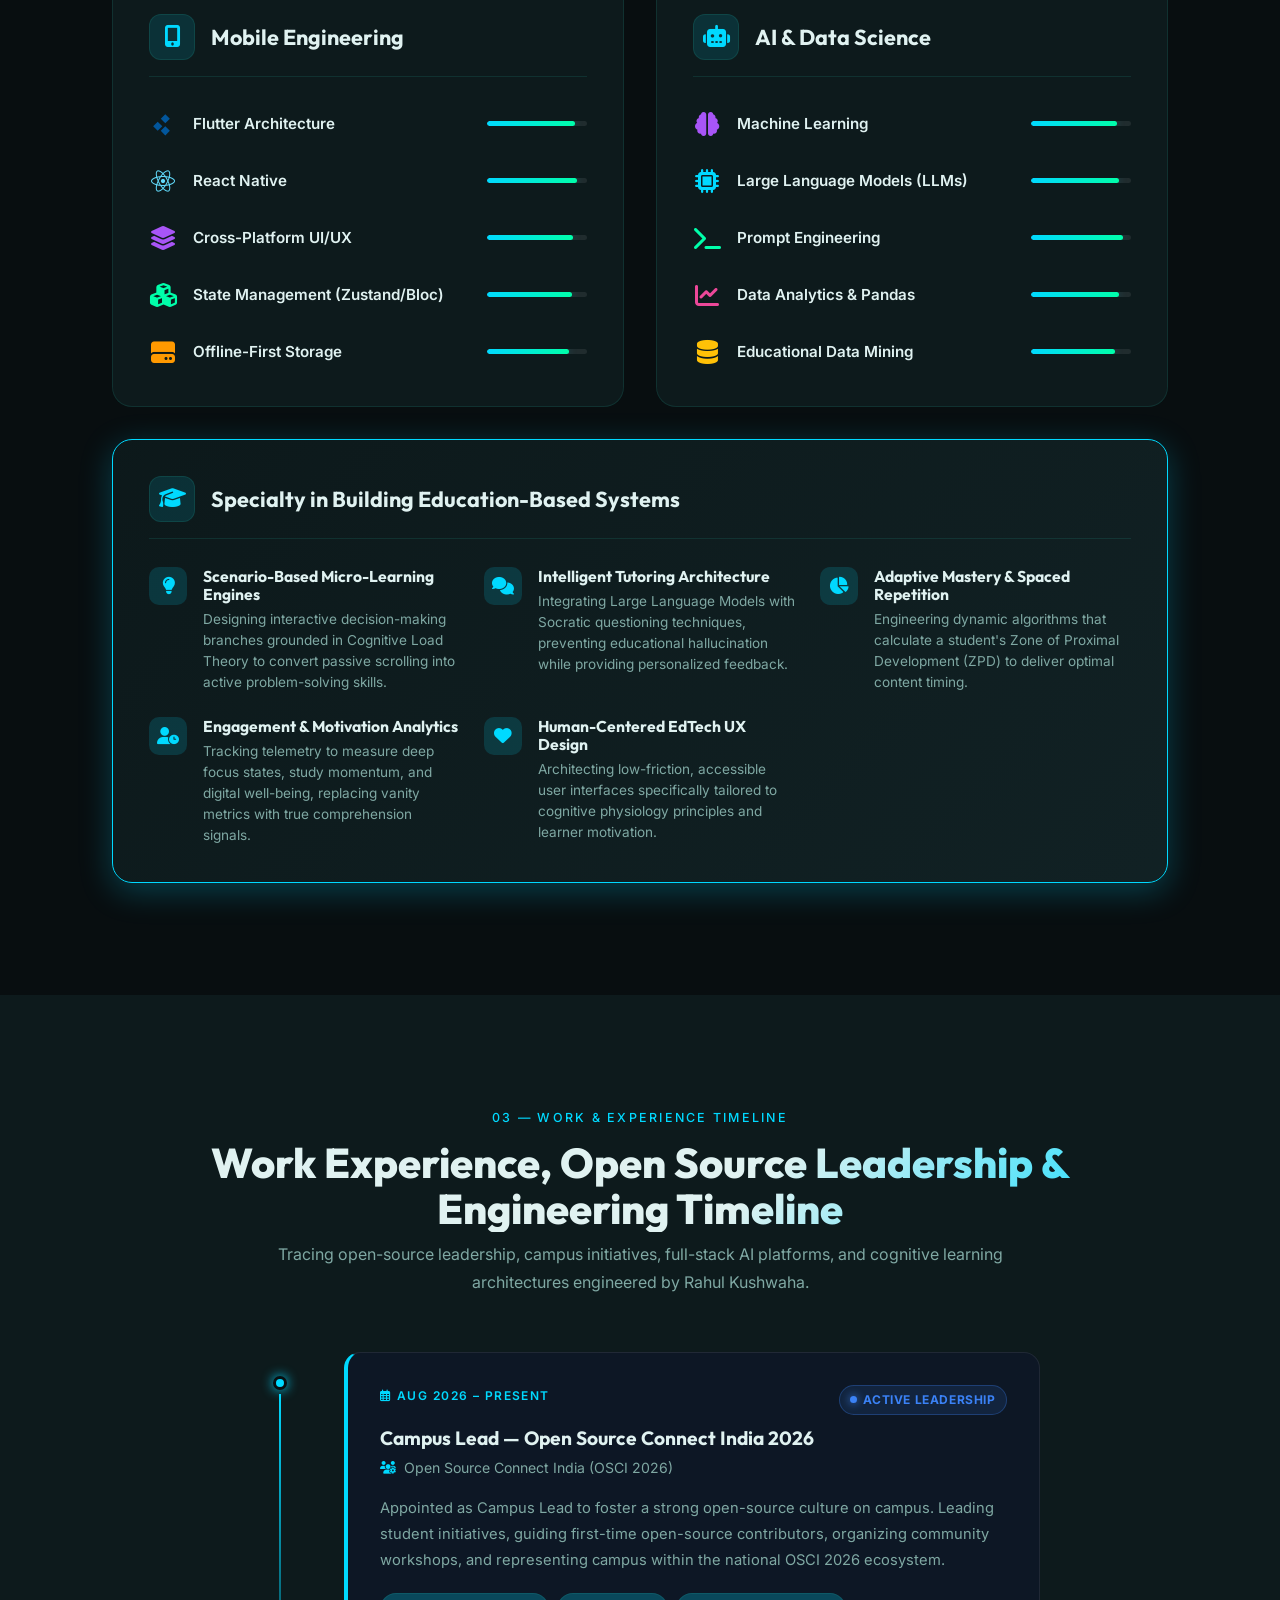
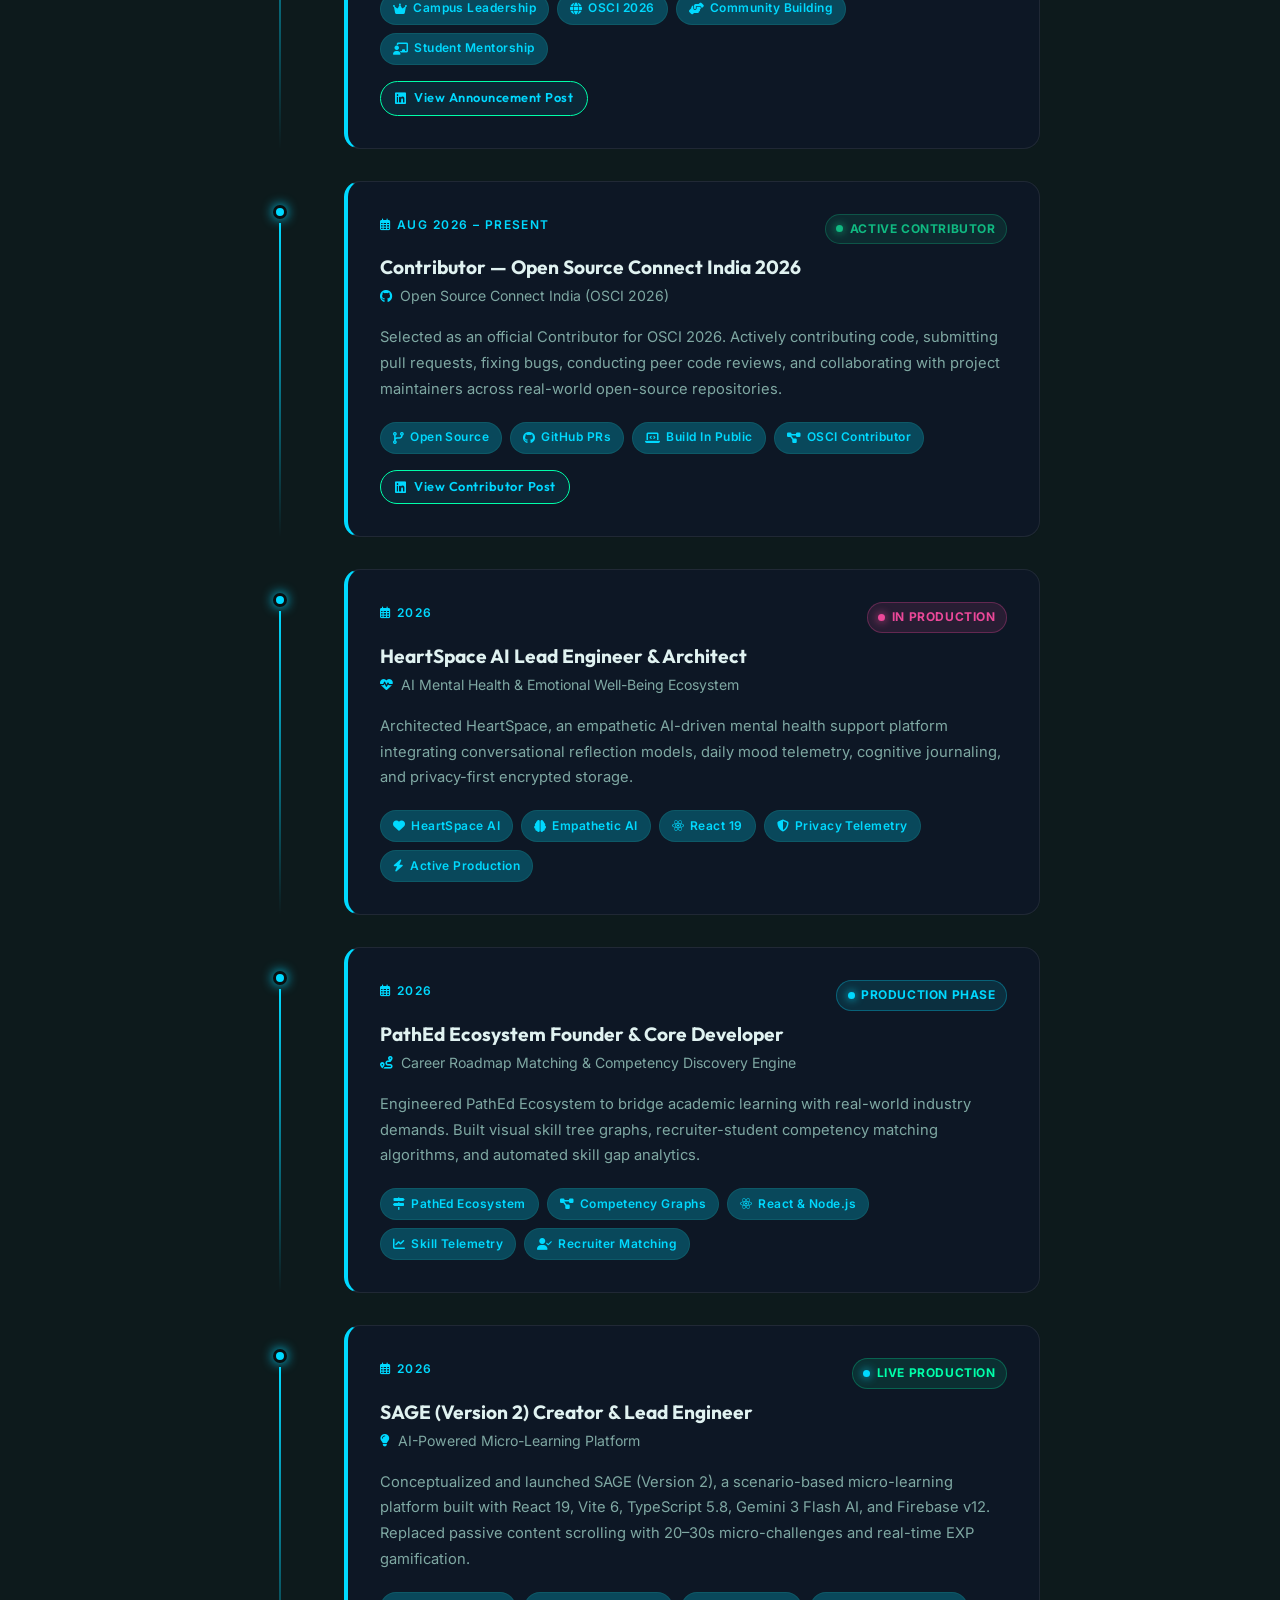
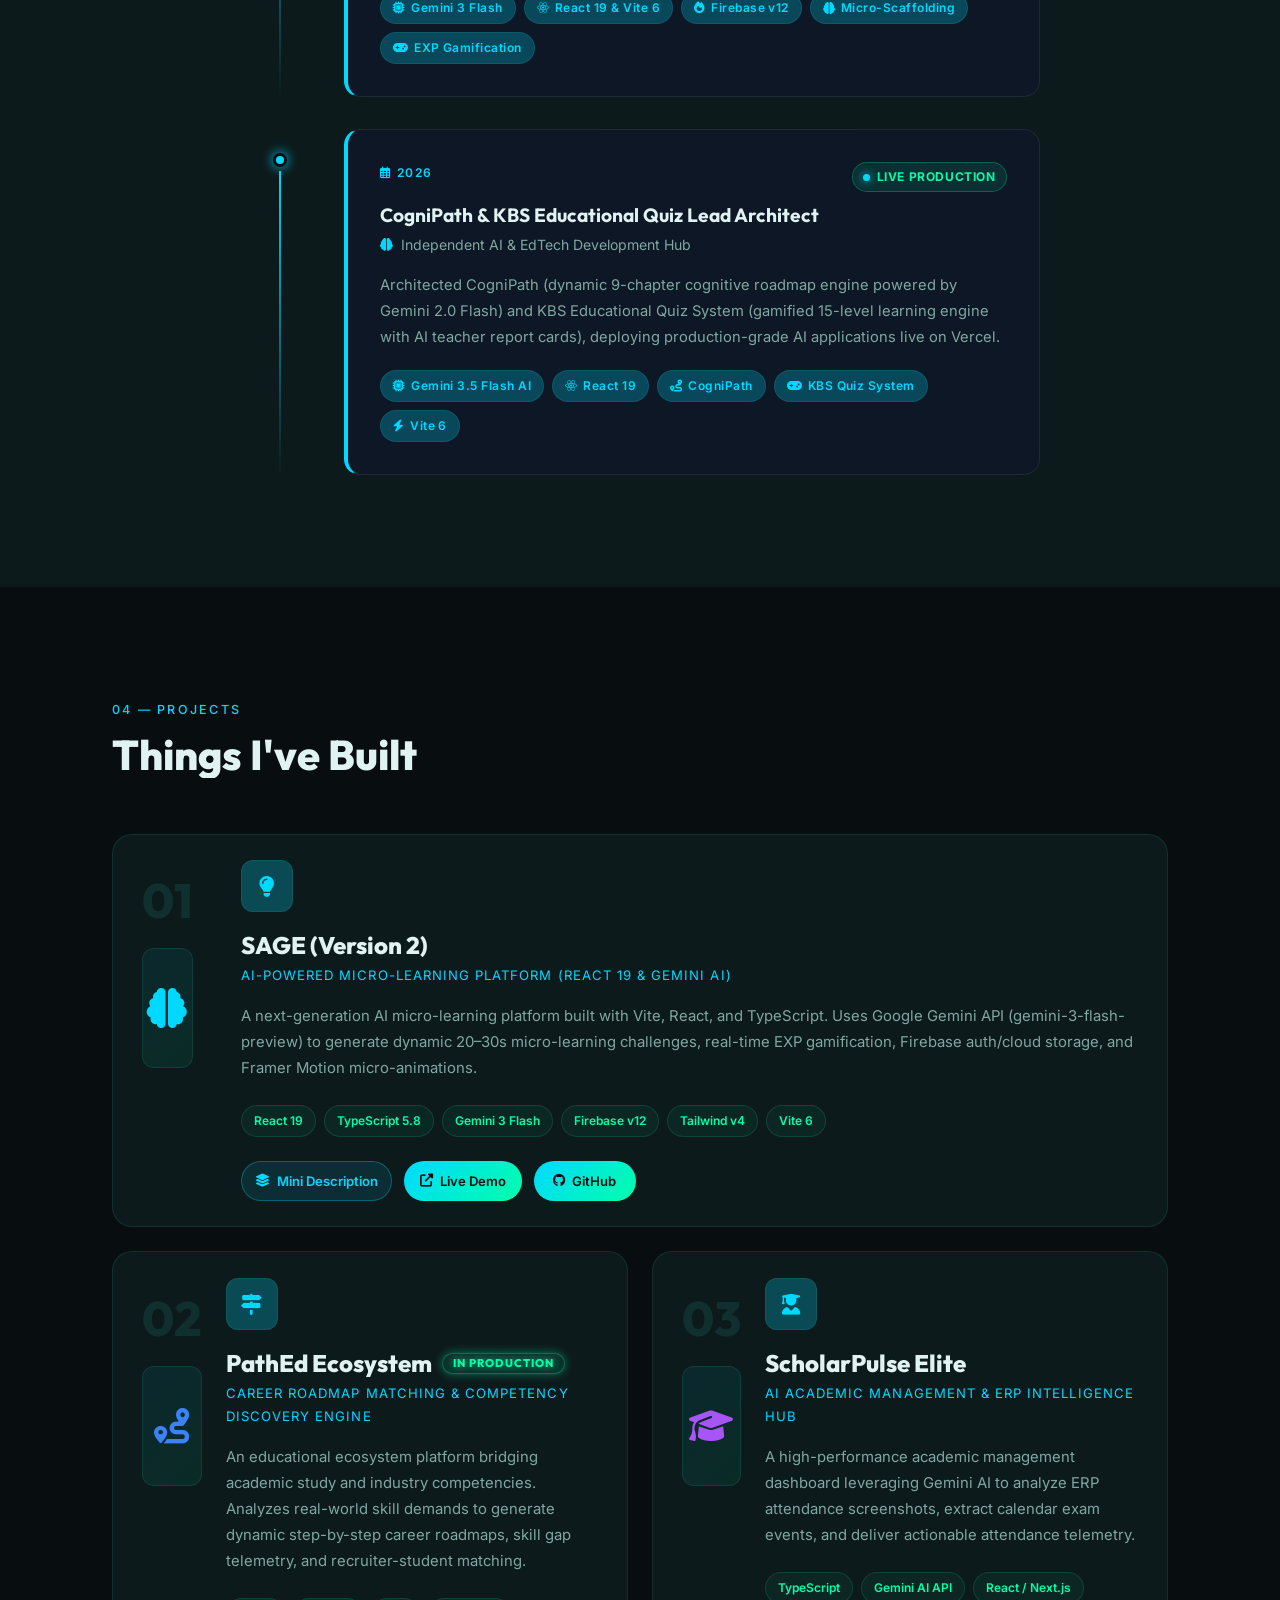
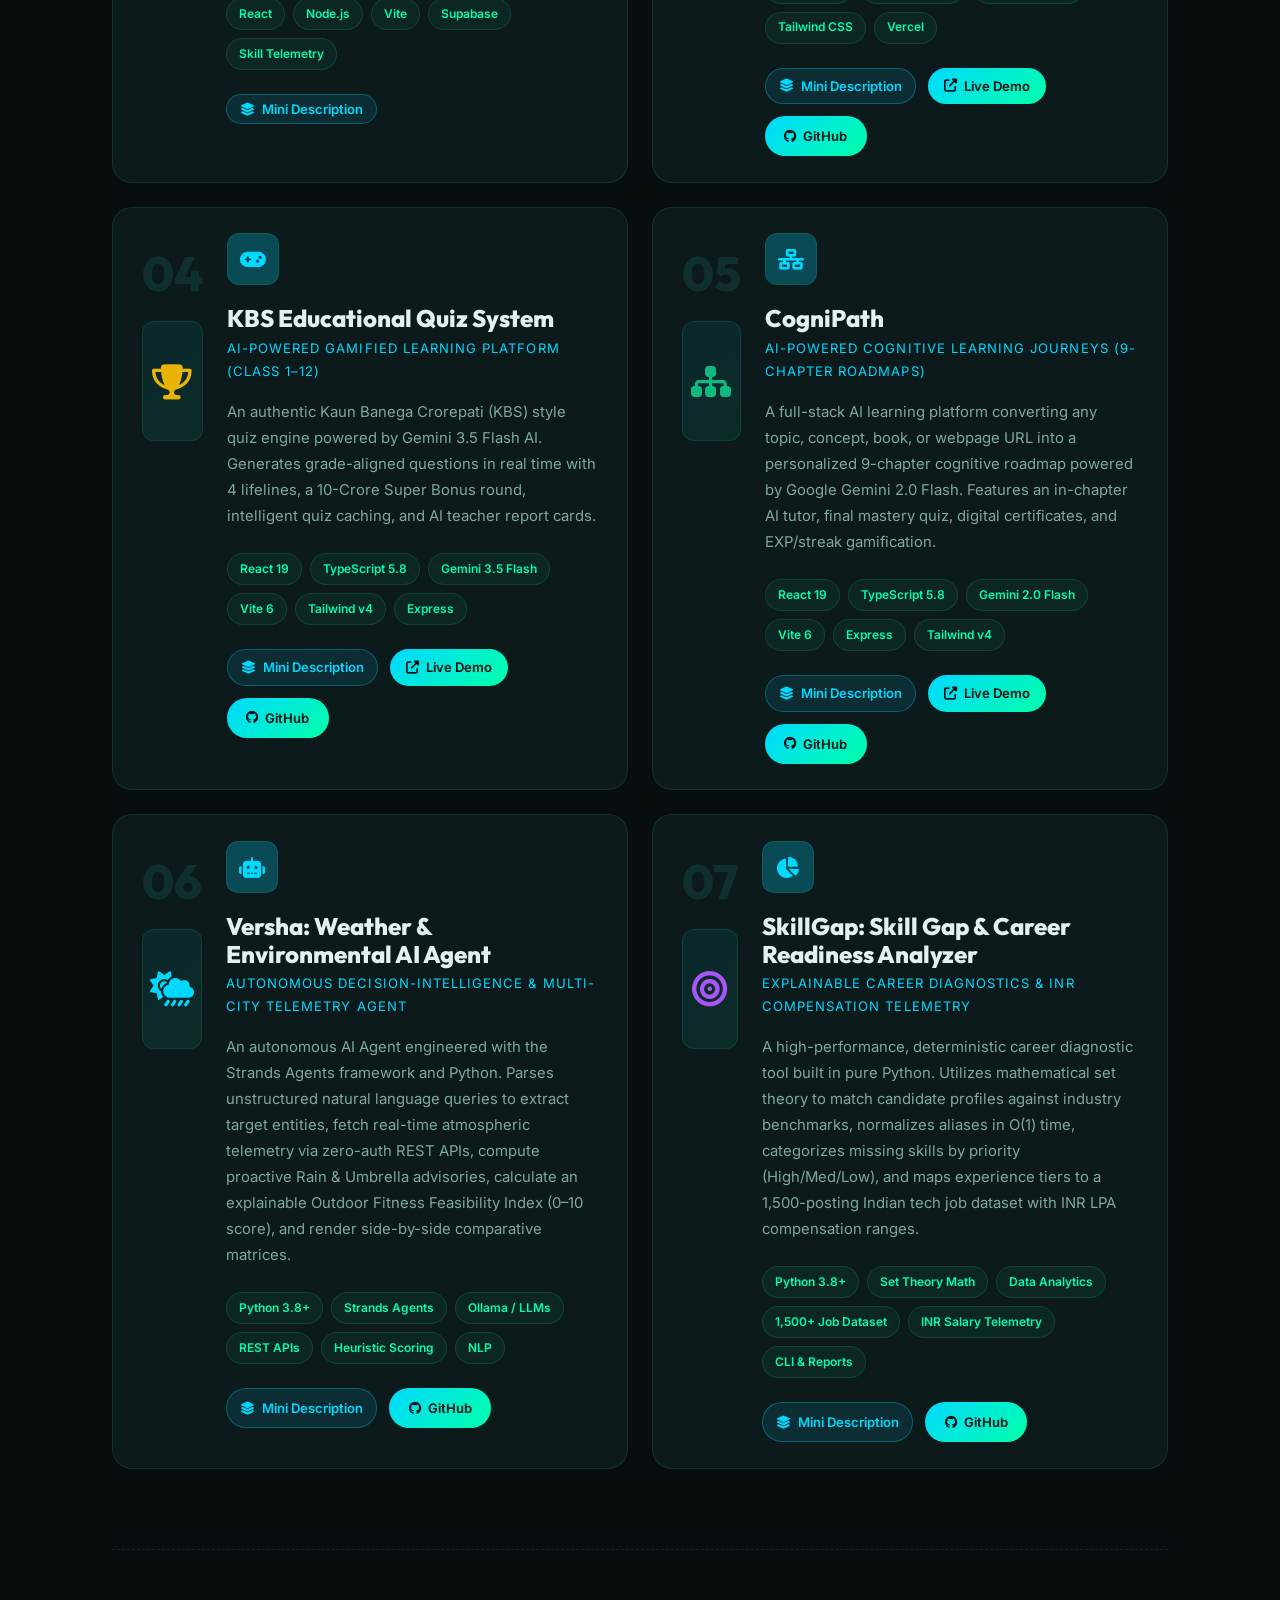
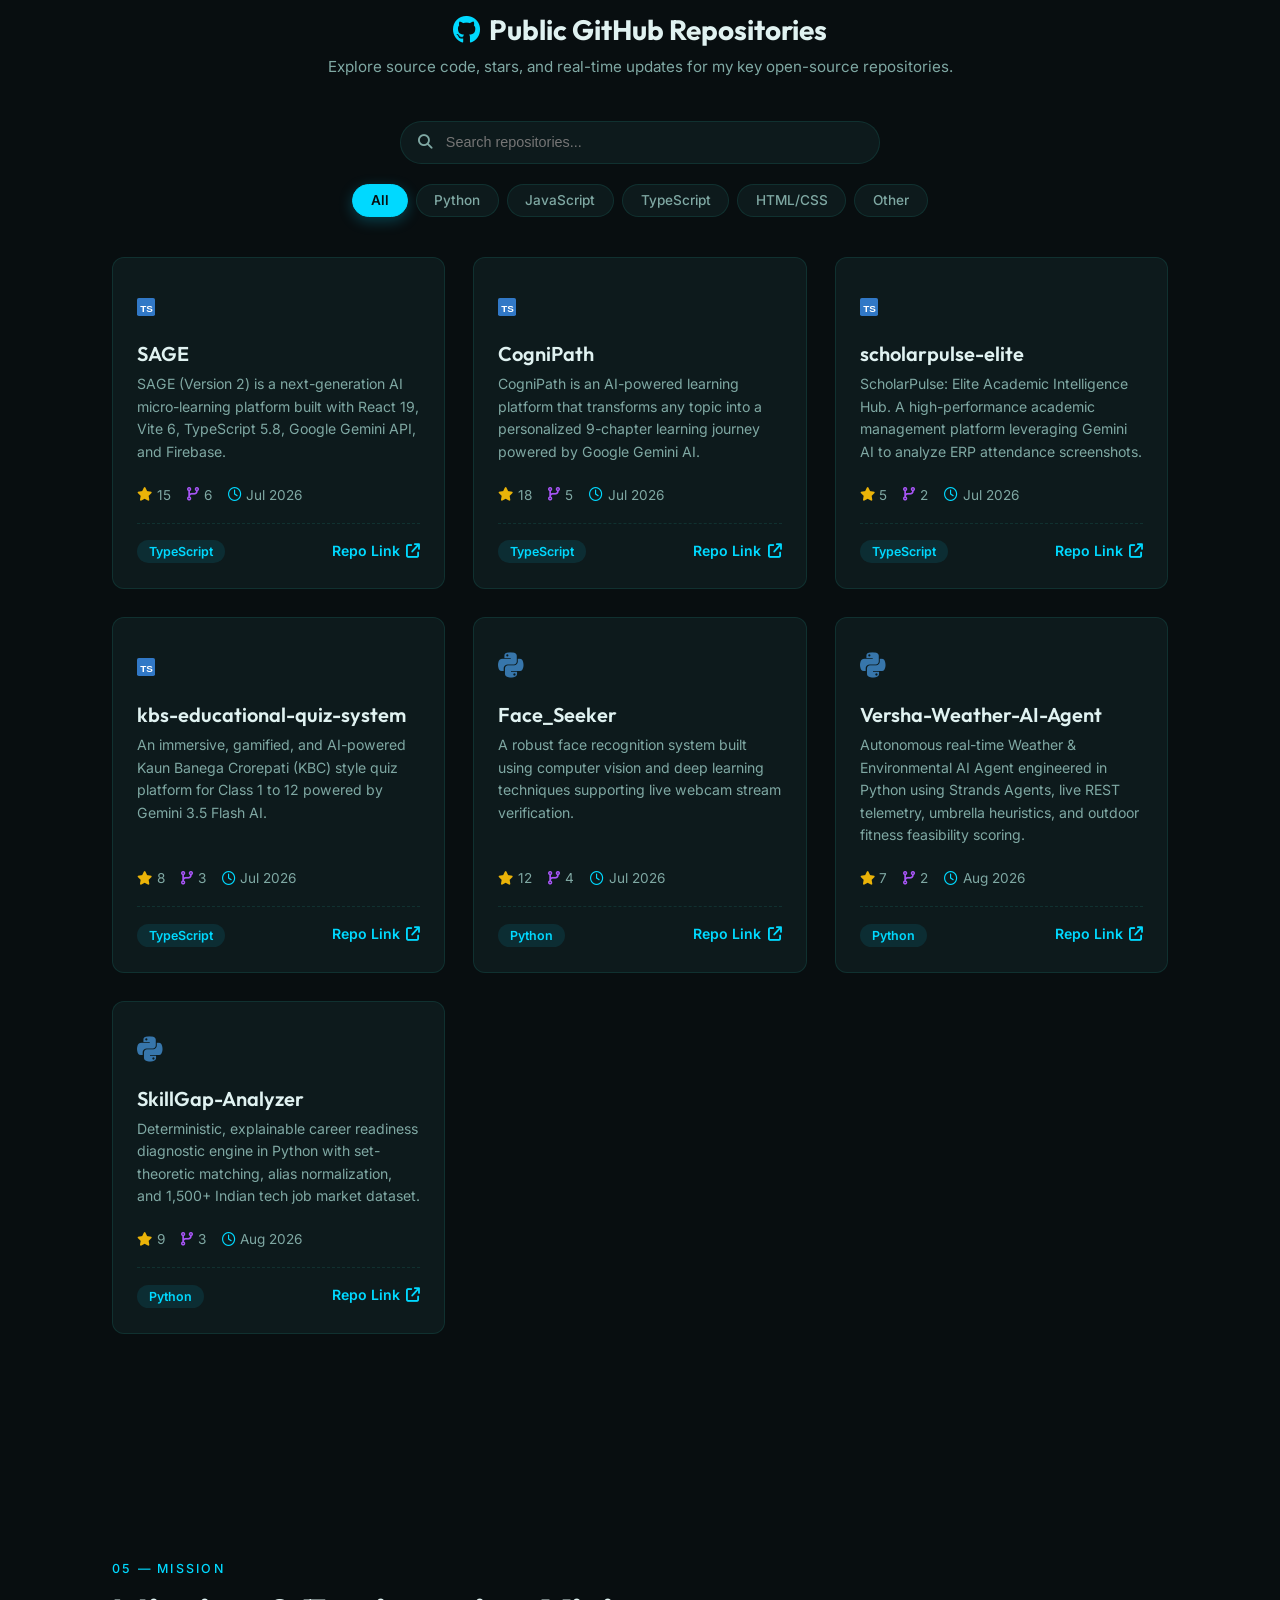
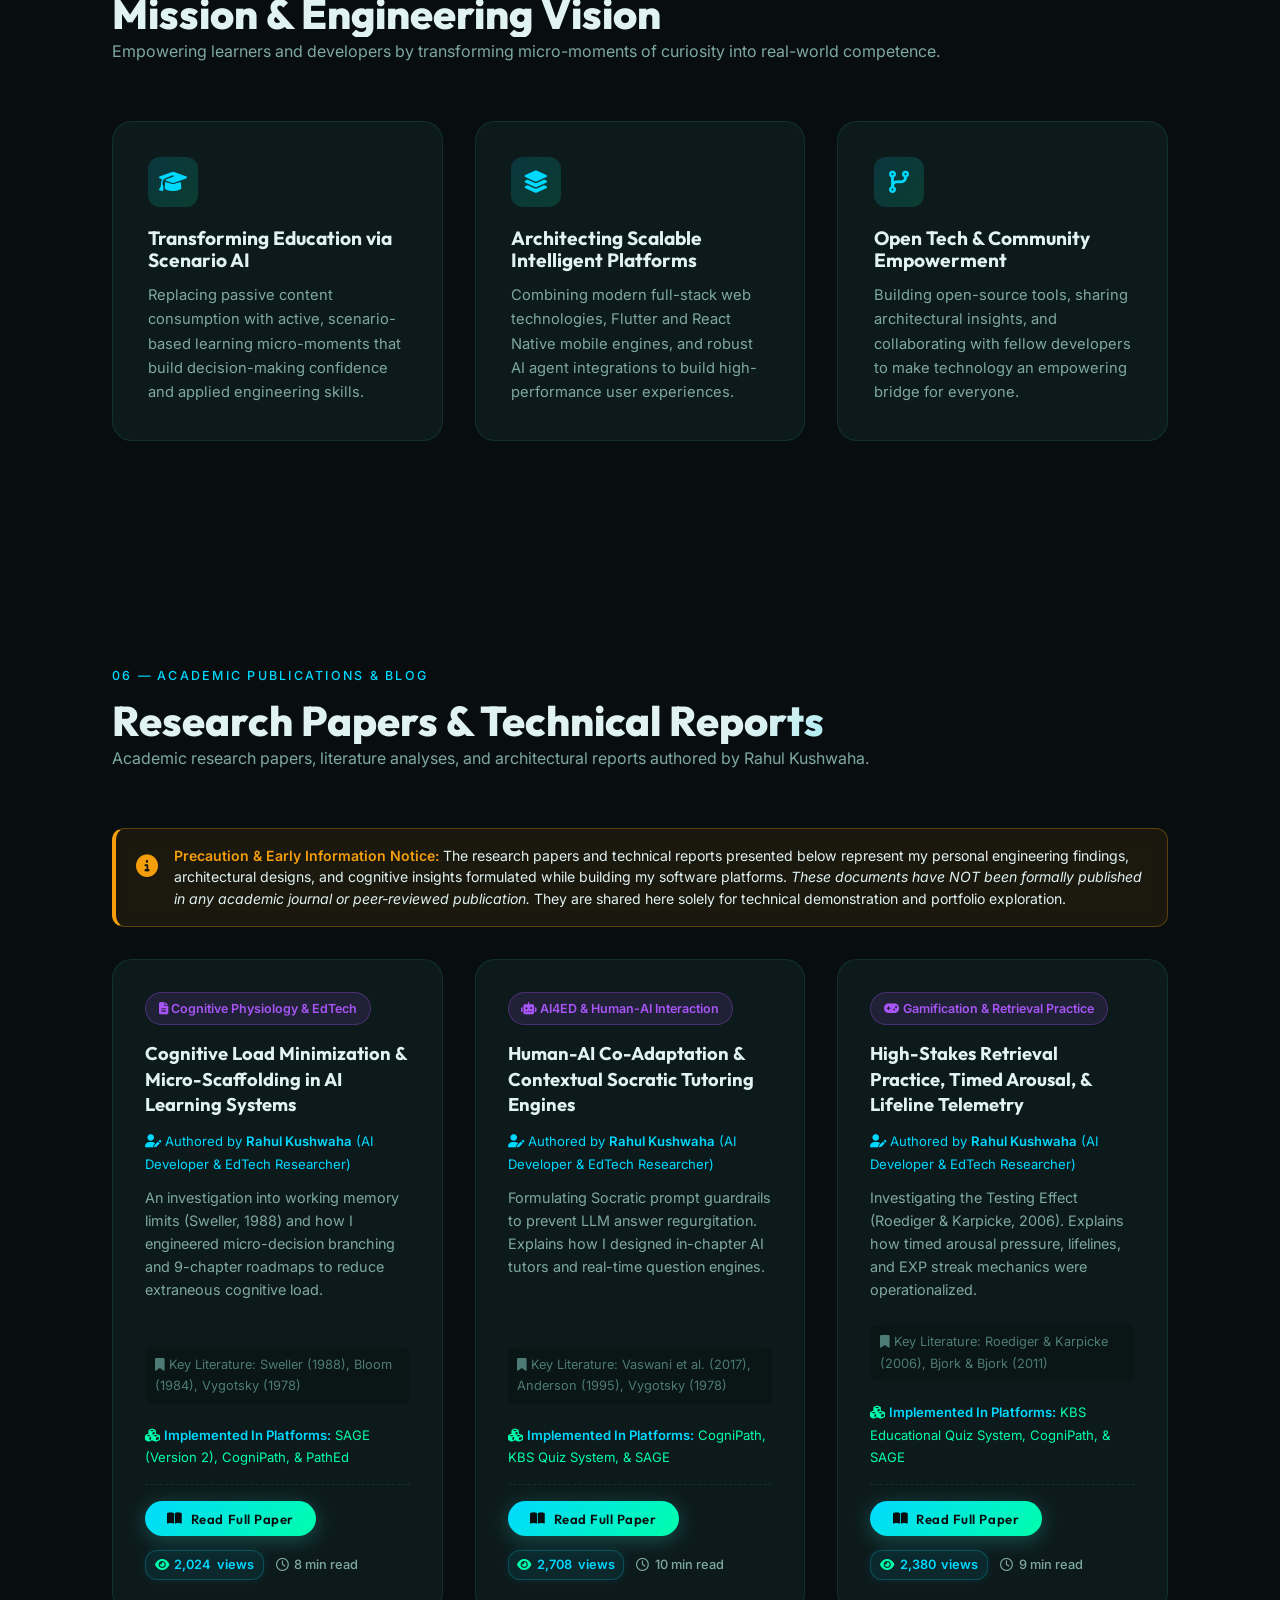
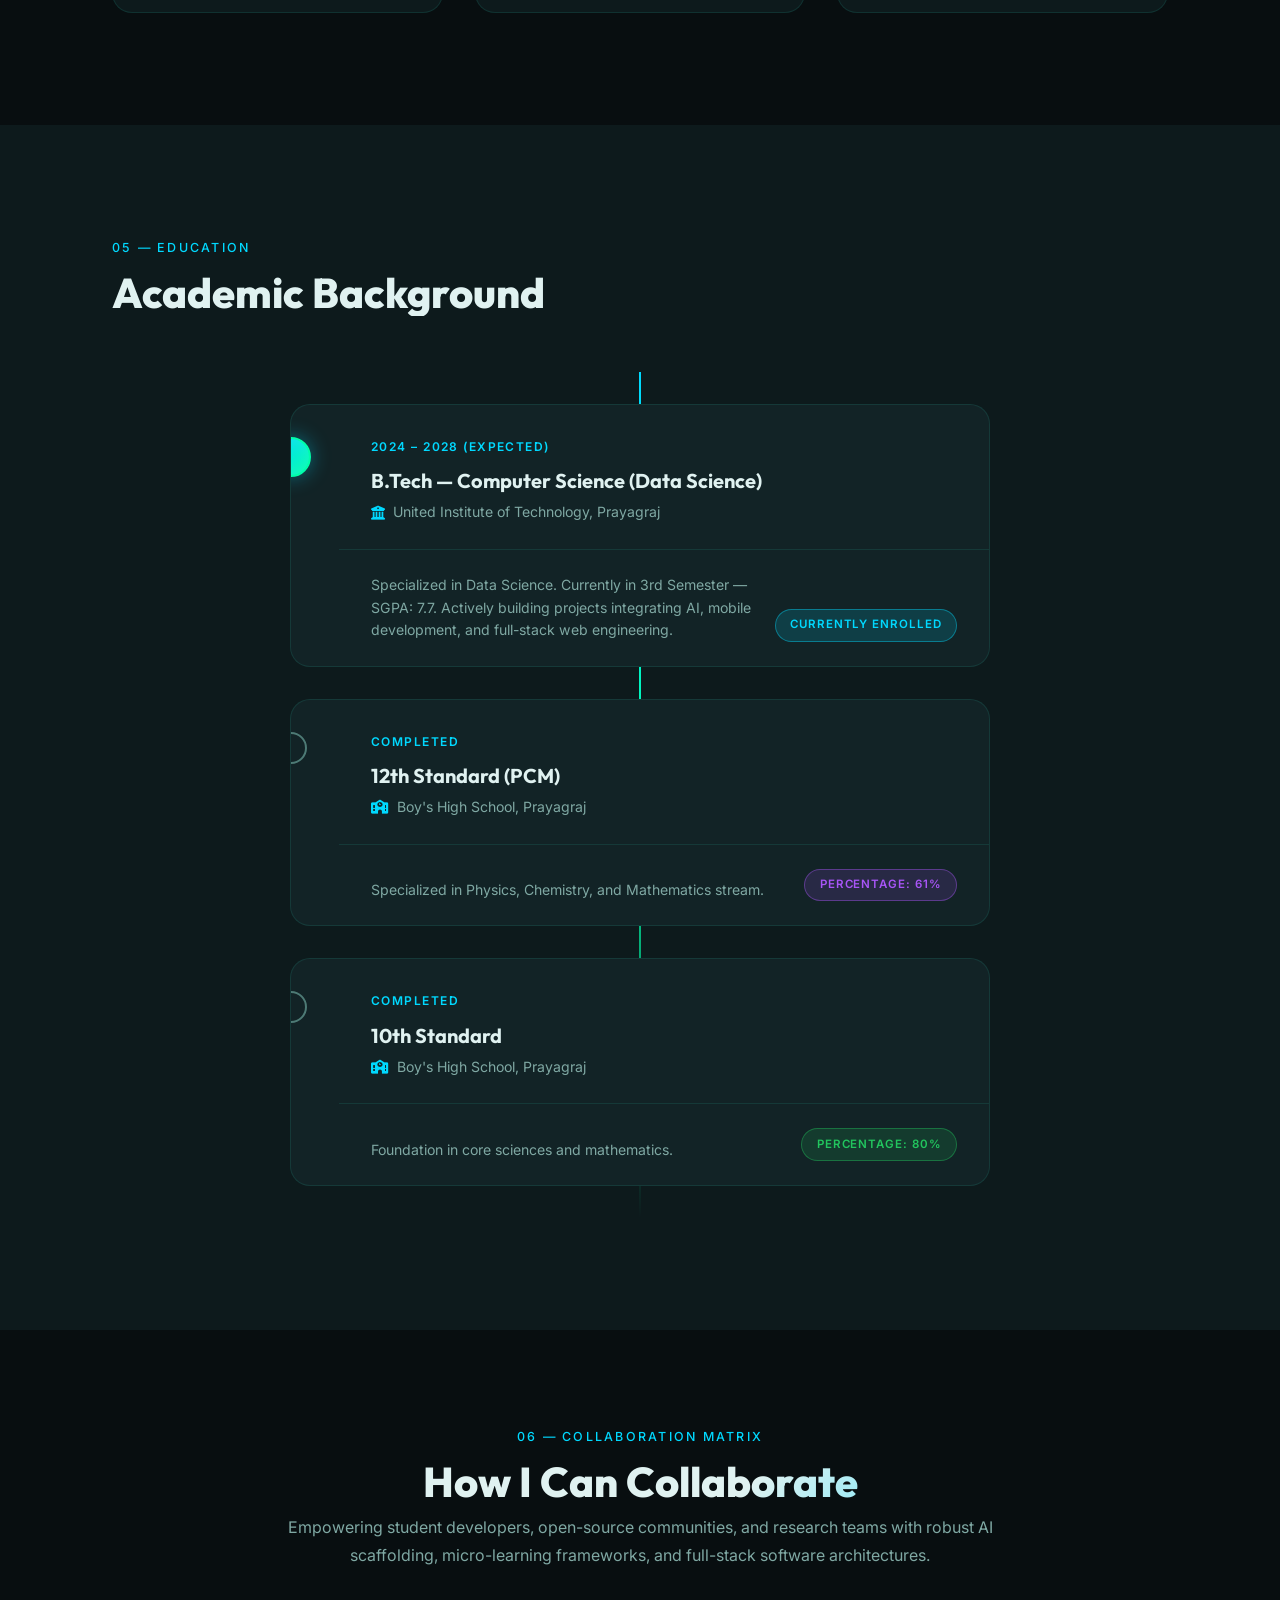
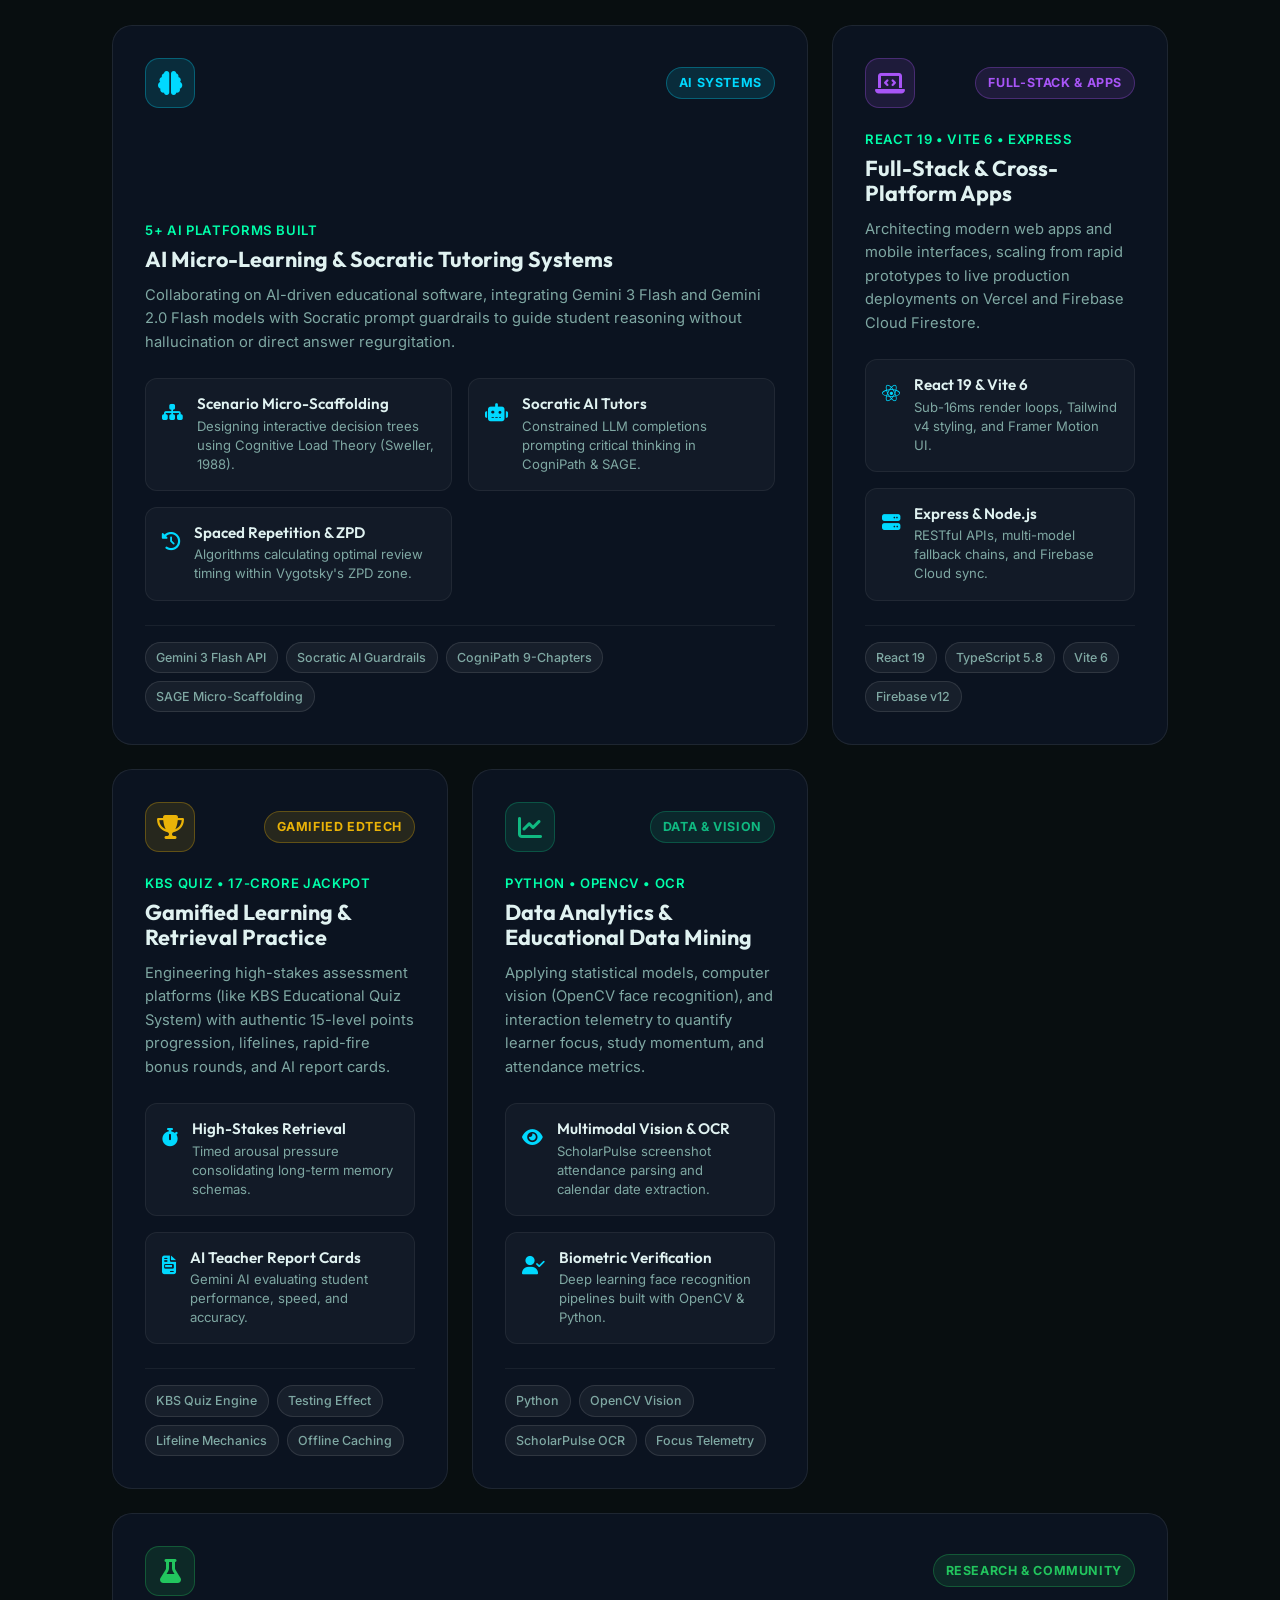
==== commit eac45f9f: "Align blog papers with SkillGap & Versha; add Research Papers 8 & 9" ====
--- a/index.html
+++ b/index.html
@@ -335,7 +335,7 @@
                             <span class="stat-lbl">Platforms Built</span>
                         </div>
                         <div class="stat-box">
-                            <span class="stat-num">7<span class="stat-plus">+</span></span>
+                            <span class="stat-num">9<span class="stat-plus">+</span></span>
                             <span class="stat-lbl">Research Papers</span>
                         </div>
                         <div class="stat-box">
@@ -1568,7 +1568,7 @@
                         <span class="bento-badge">Research &amp; Community</span>
                     </div>
                     <div class="bento-content">
-                        <div class="bento-metric">7 Independent Technical Reports</div>
+                        <div class="bento-metric">9 Independent Technical Reports</div>
                         <h3>EdTech Research &amp; Open Source Collaboration</h3>
                         <p class="bento-intro">
                             Partnering with student developers, academic peers, and open-source communities to advance human-centered learning software, document cognitive research findings, and foster collaborative tech innovation.
@@ -1598,7 +1598,7 @@
                         </div>
                         <div class="bento-tags">
                             <span class="bento-tag">Independent EdTech Research</span>
-                            <span class="bento-tag">7 Technical Reports</span>
+                            <span class="bento-tag">9 Technical Reports</span>
                             <span class="bento-tag">Peer Collaboration</span>
                             <span class="bento-tag">Open Source Stack</span>
                         </div>
@@ -1717,12 +1717,12 @@
                     </div>
                     <div class="achieve-body">
                         <span class="achieve-year"><i class="far fa-clock"></i> 2026</span>
-                        <h3 class="achieve-title">Authored 7 Technical Research Reports</h3>
-                        <p class="achieve-desc">Formulated 7 independent research whitepapers connecting AI prompt guardrails, multimodal OCR telemetry, spaced repetition, and ethical AI in modern educational platforms.</p>
+                        <h3 class="achieve-title">Authored 9 Technical Research Reports</h3>
+                        <p class="achieve-desc">Formulated 9 independent research whitepapers connecting AI prompt guardrails, autonomous tool-augmented agency, set-theoretic skill telemetry, spaced repetition, and ethical AI in modern software platforms.</p>
                         <div class="achieve-mini-tags">
-                            <span>7 Whitepapers</span>
+                            <span>9 Whitepapers</span>
                             <span>AI4ED Guardrails</span>
-                            <span>Multimodal Telemetry</span>
+                            <span>Autonomous Telemetry</span>
                         </div>
                     </div>
                 </div>
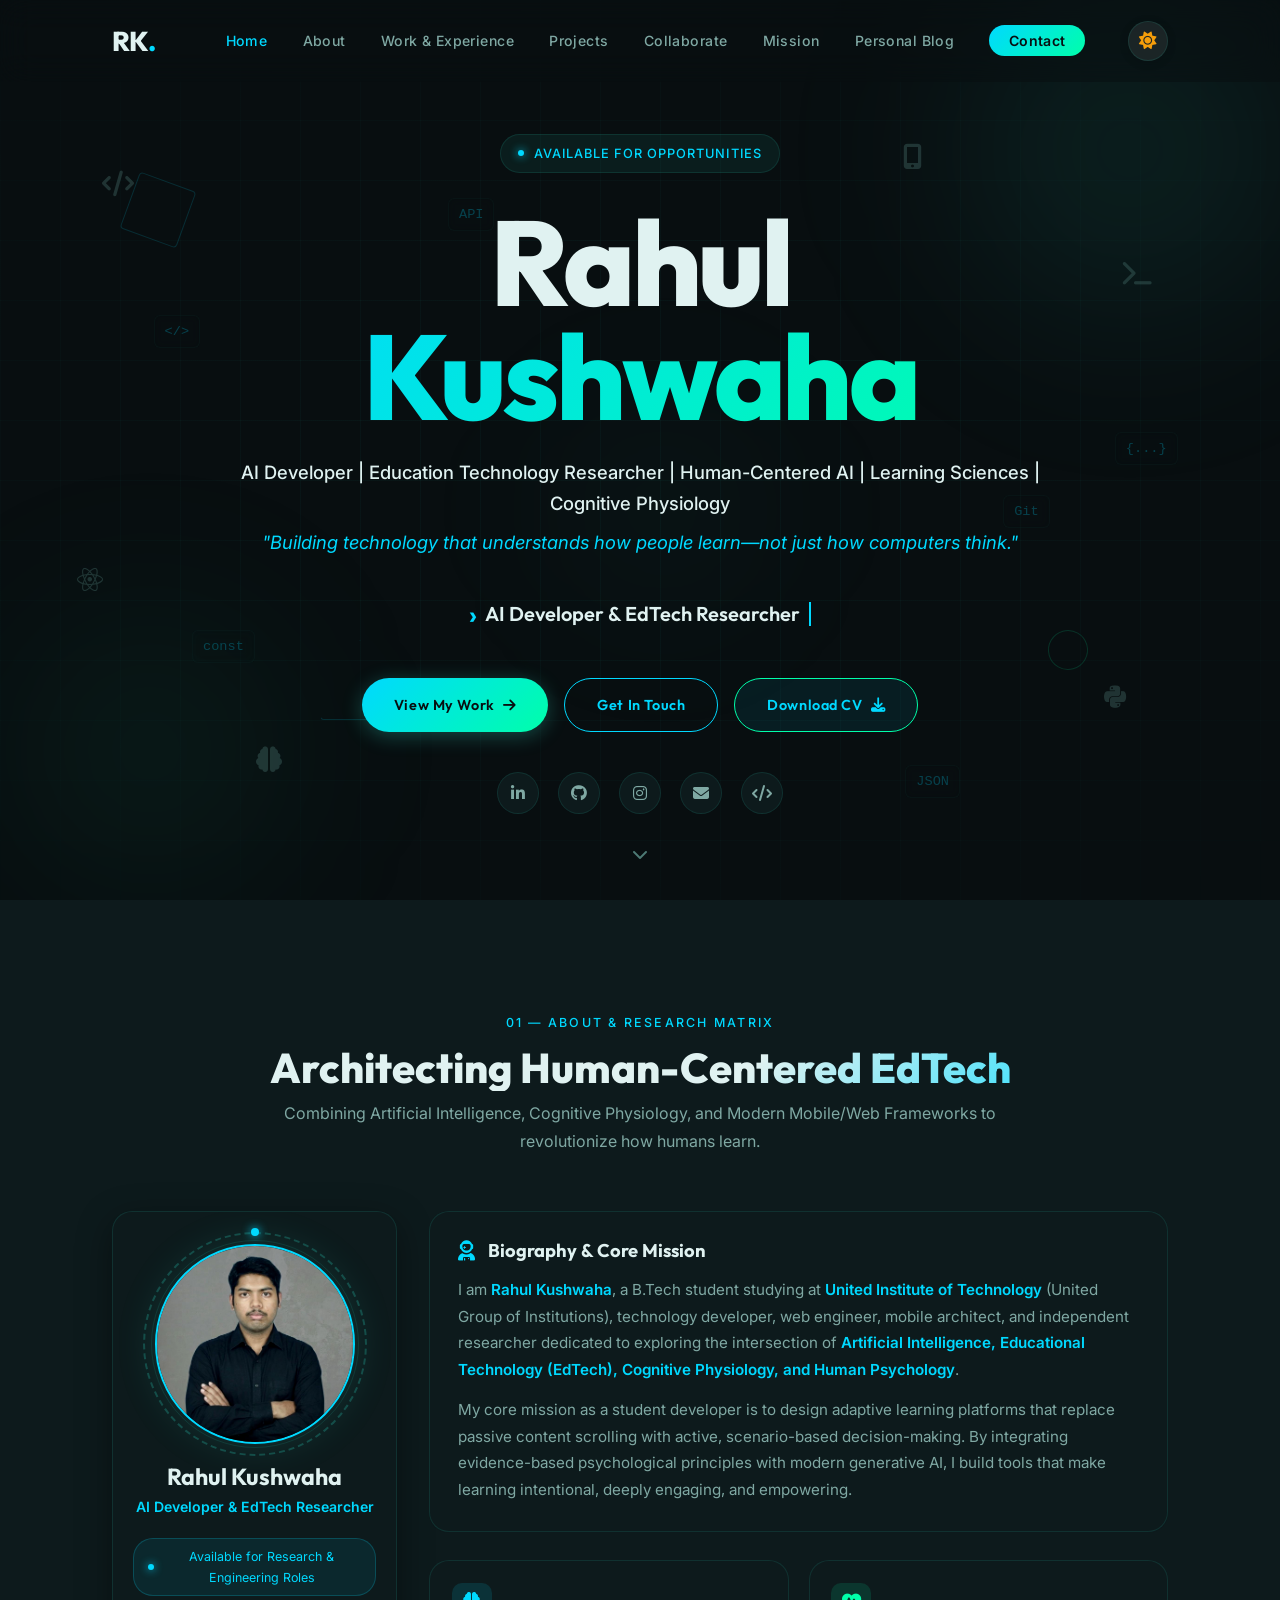
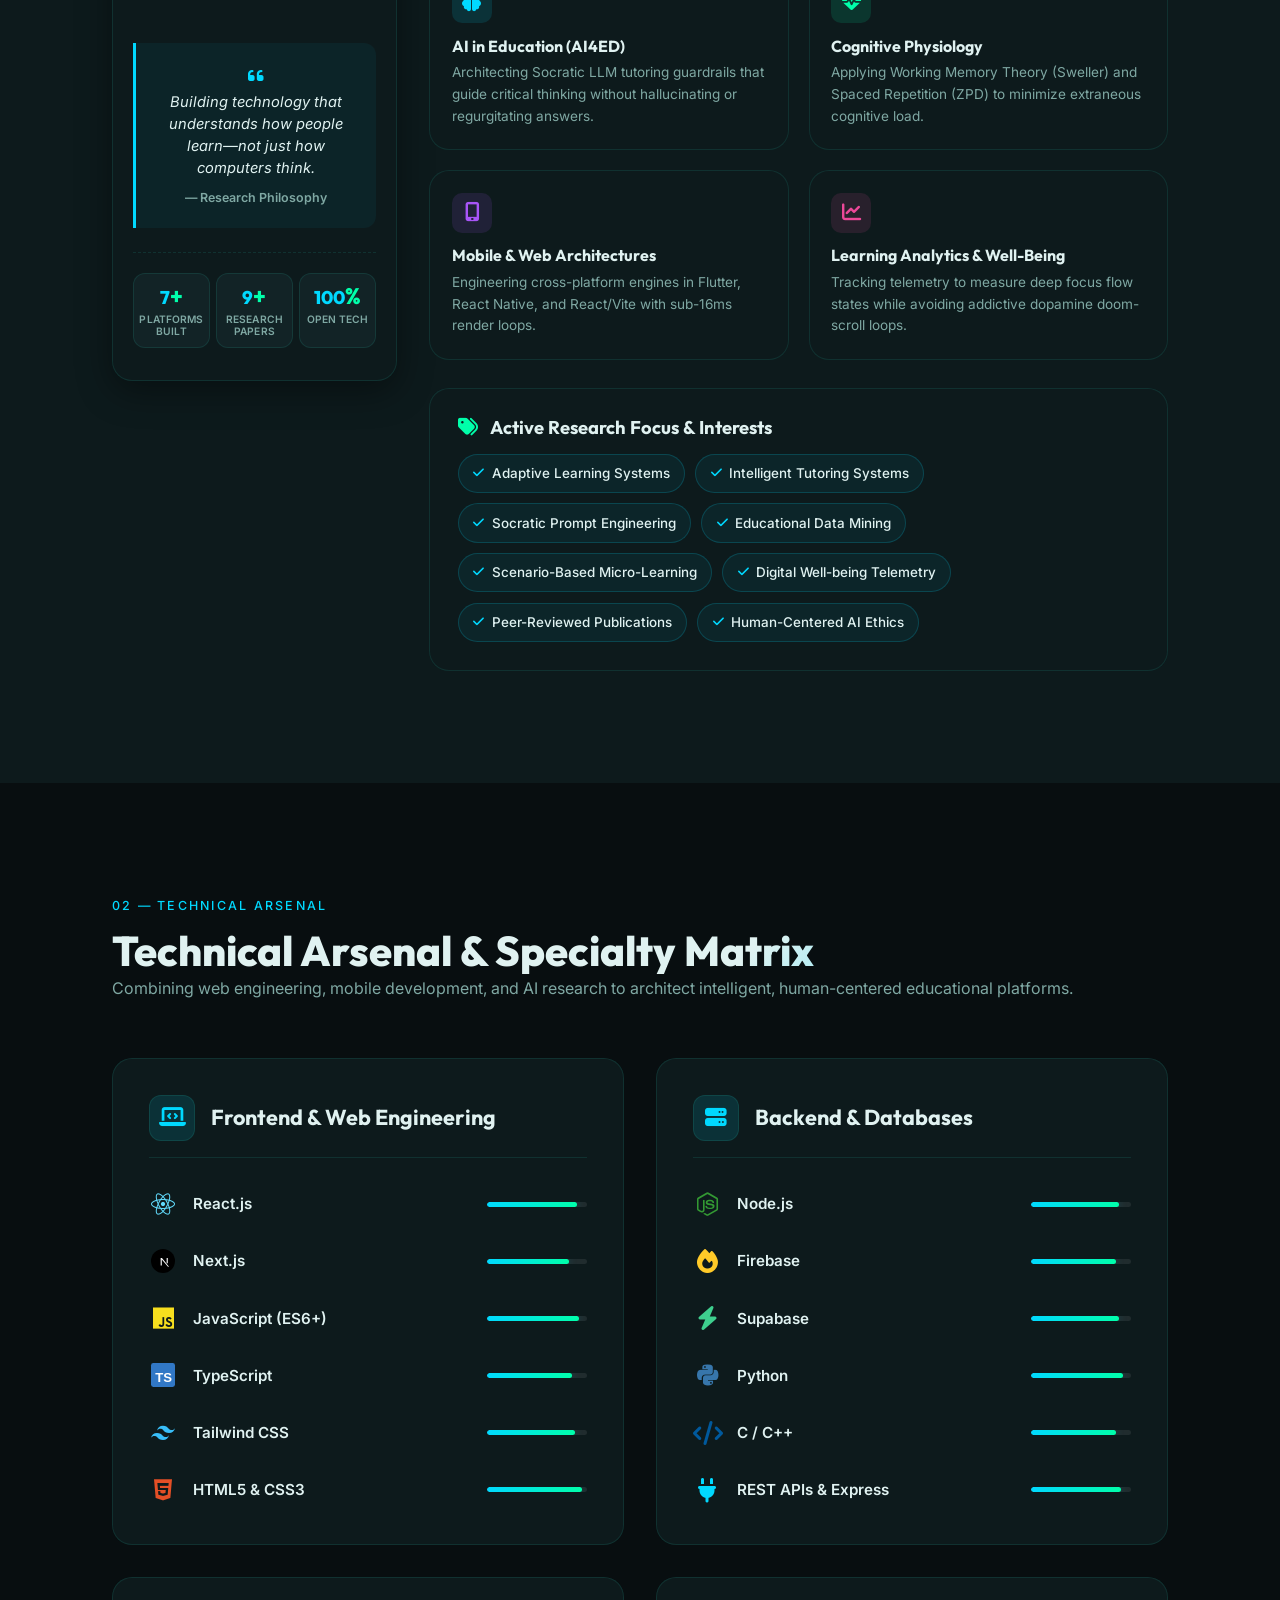
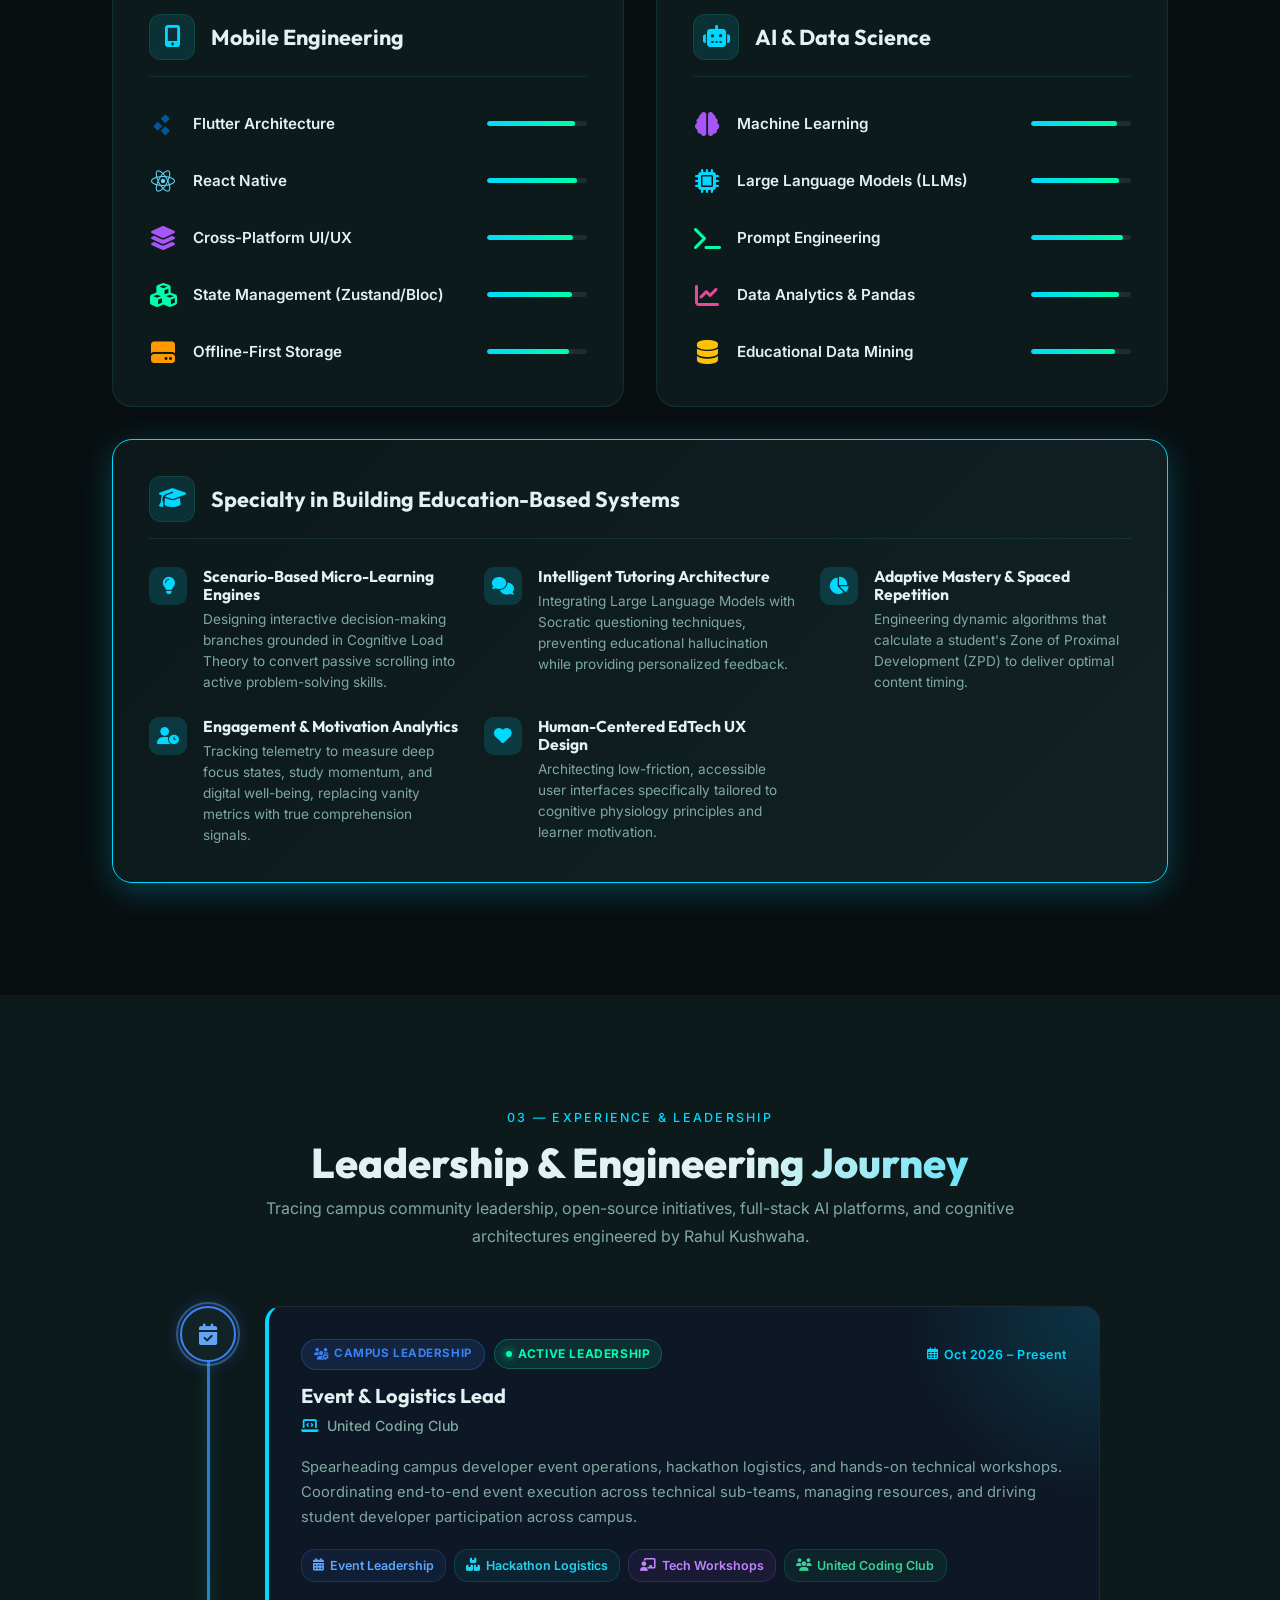
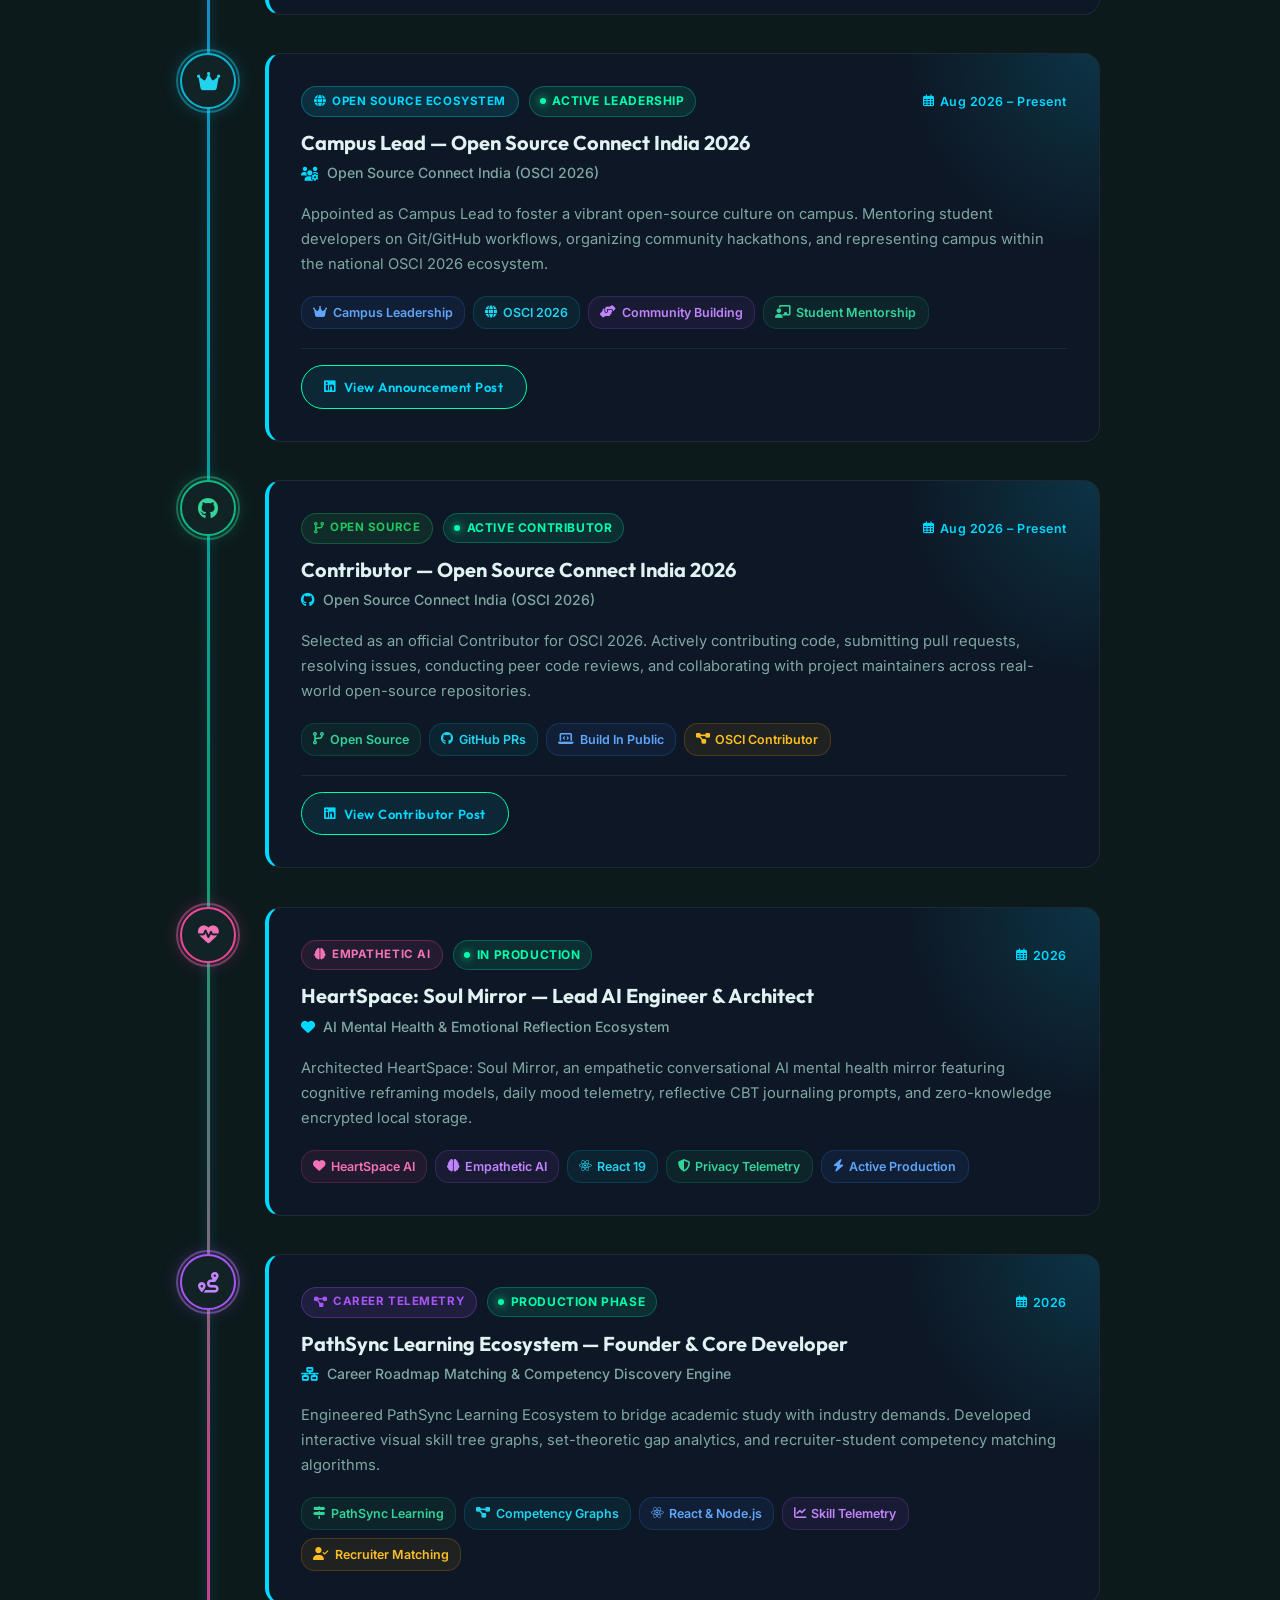
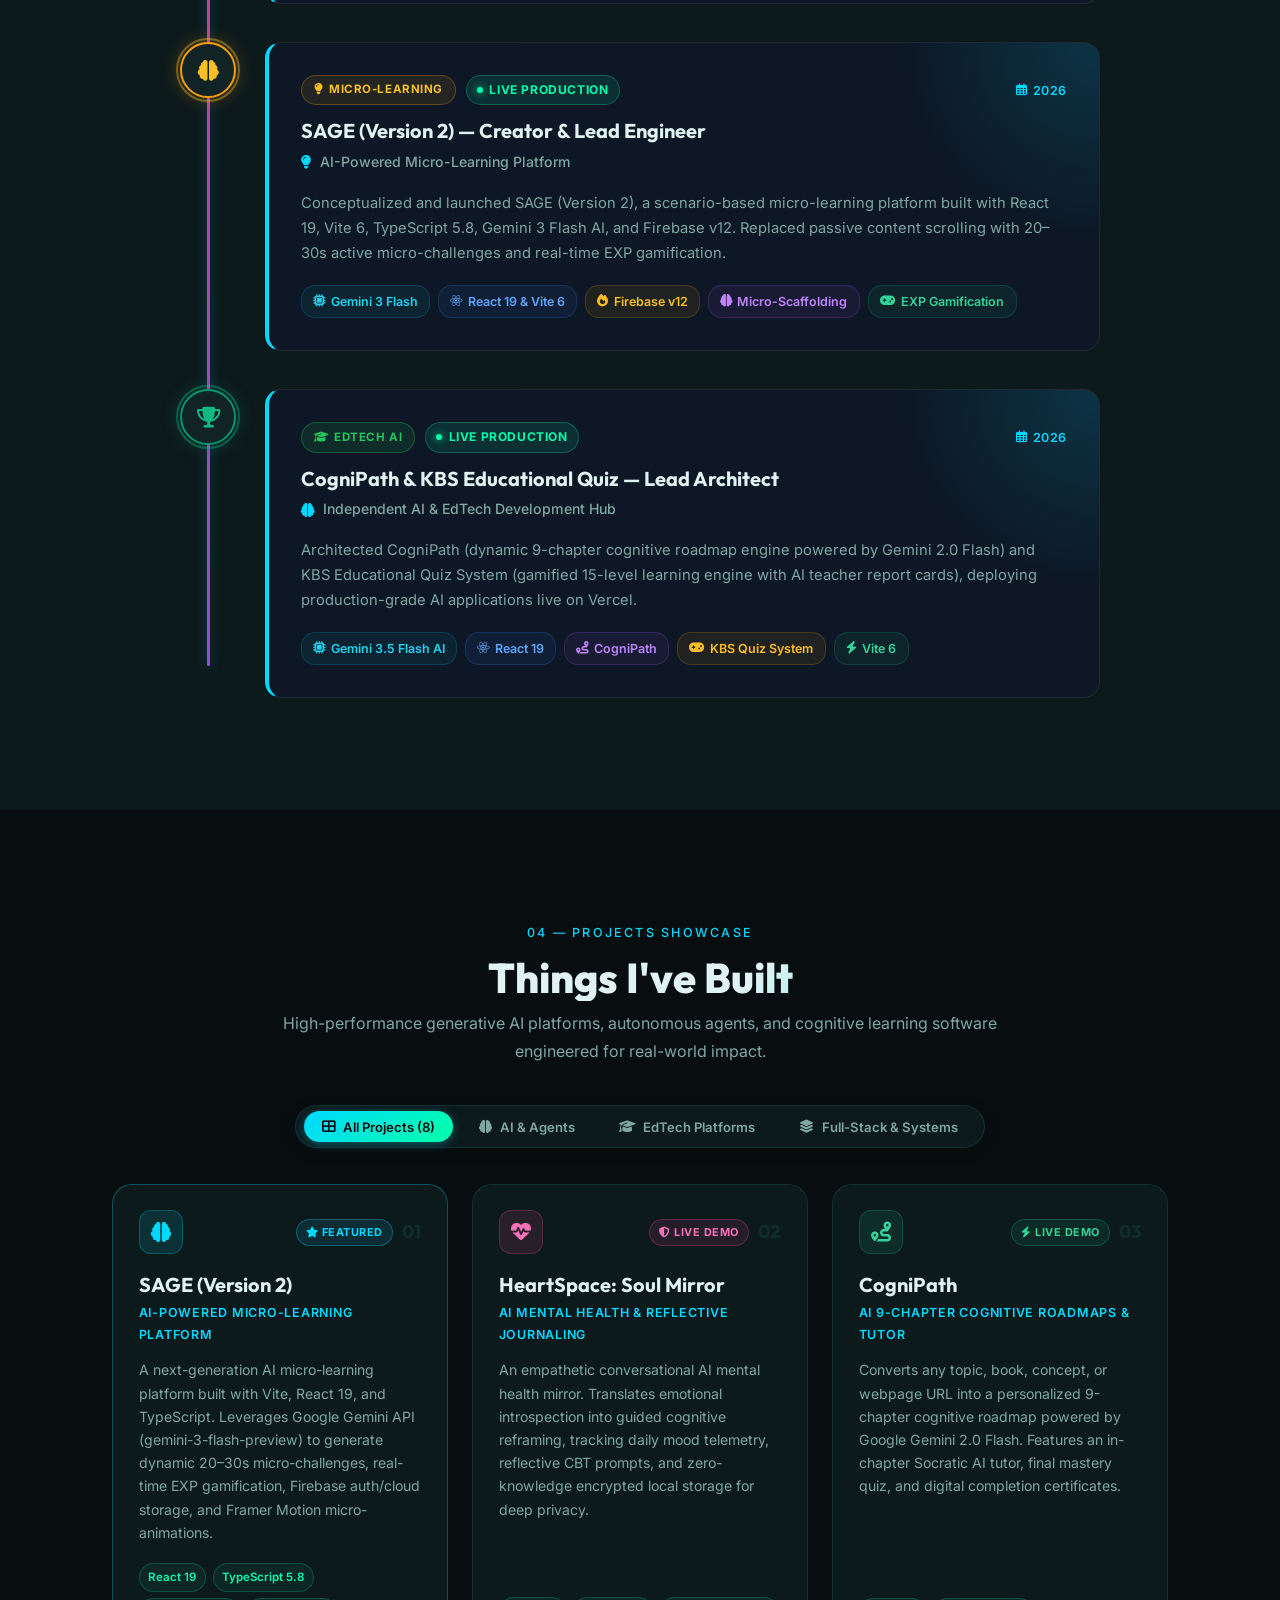
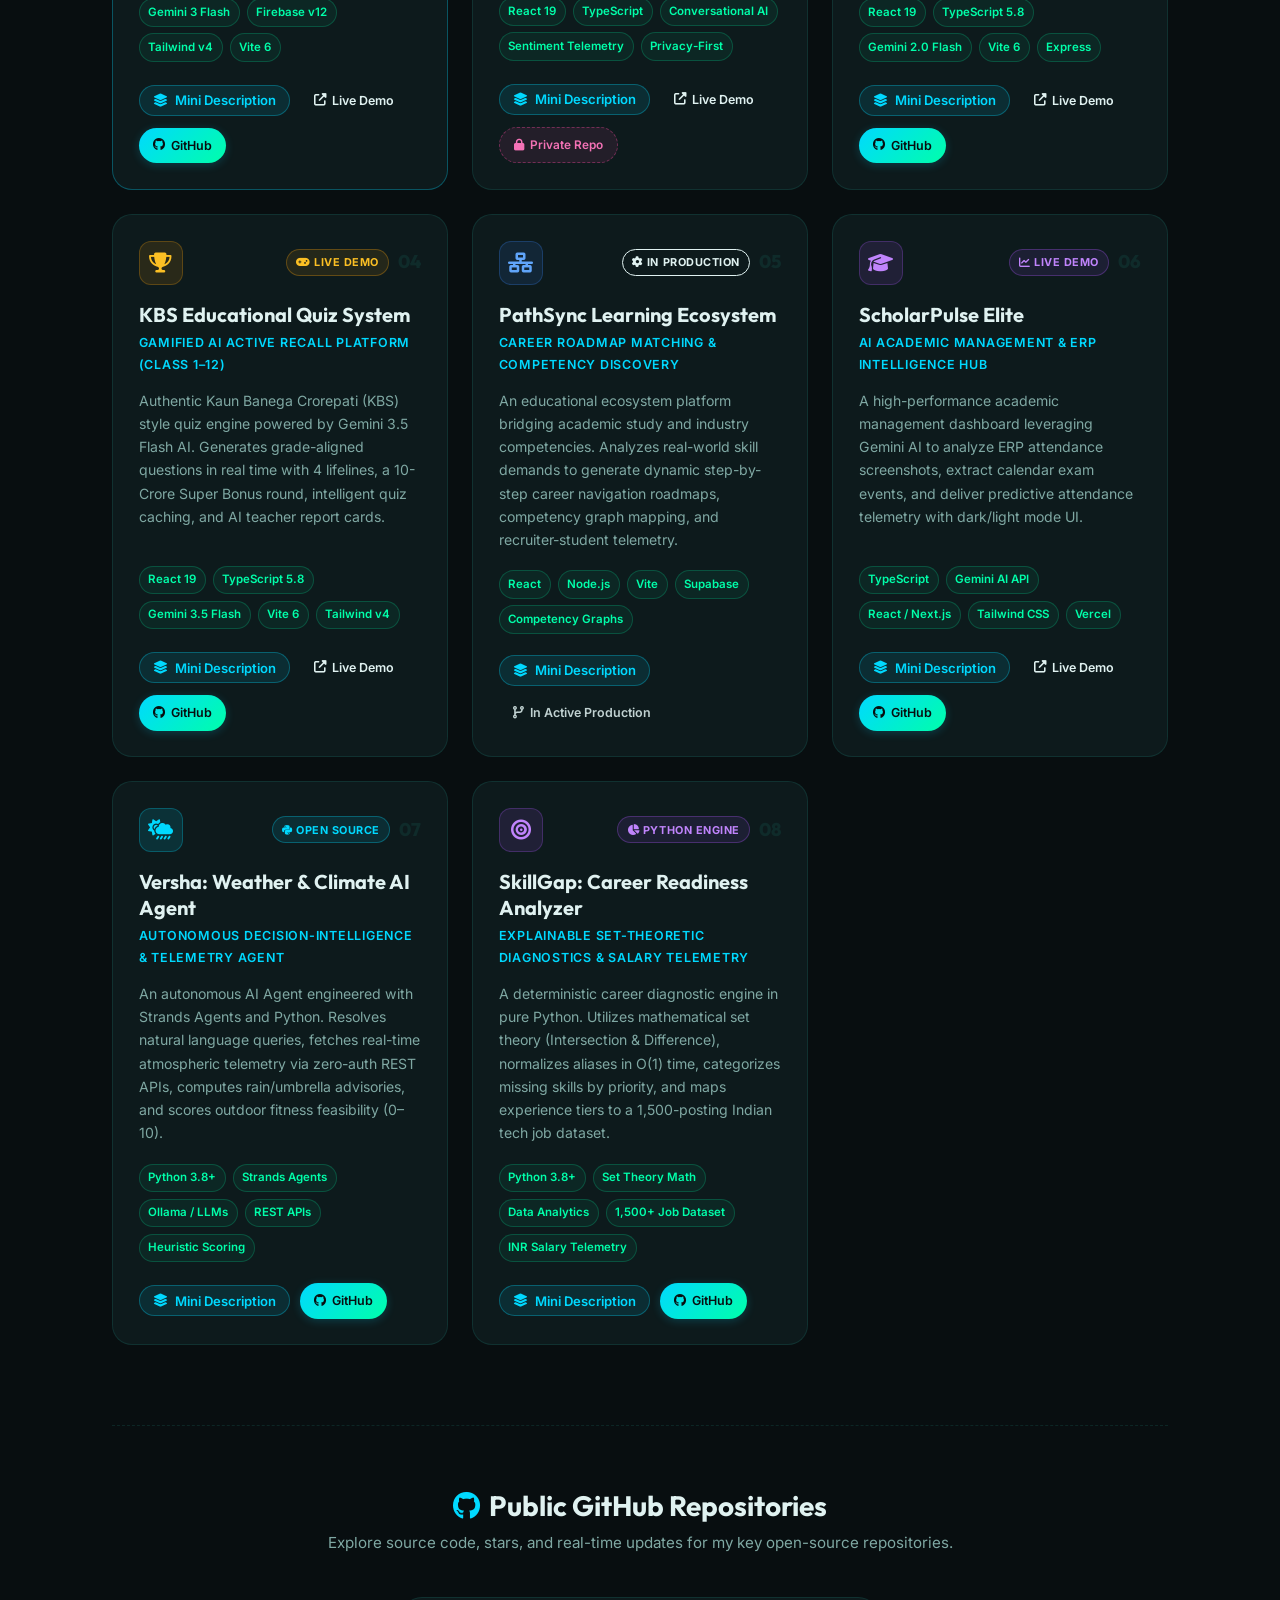
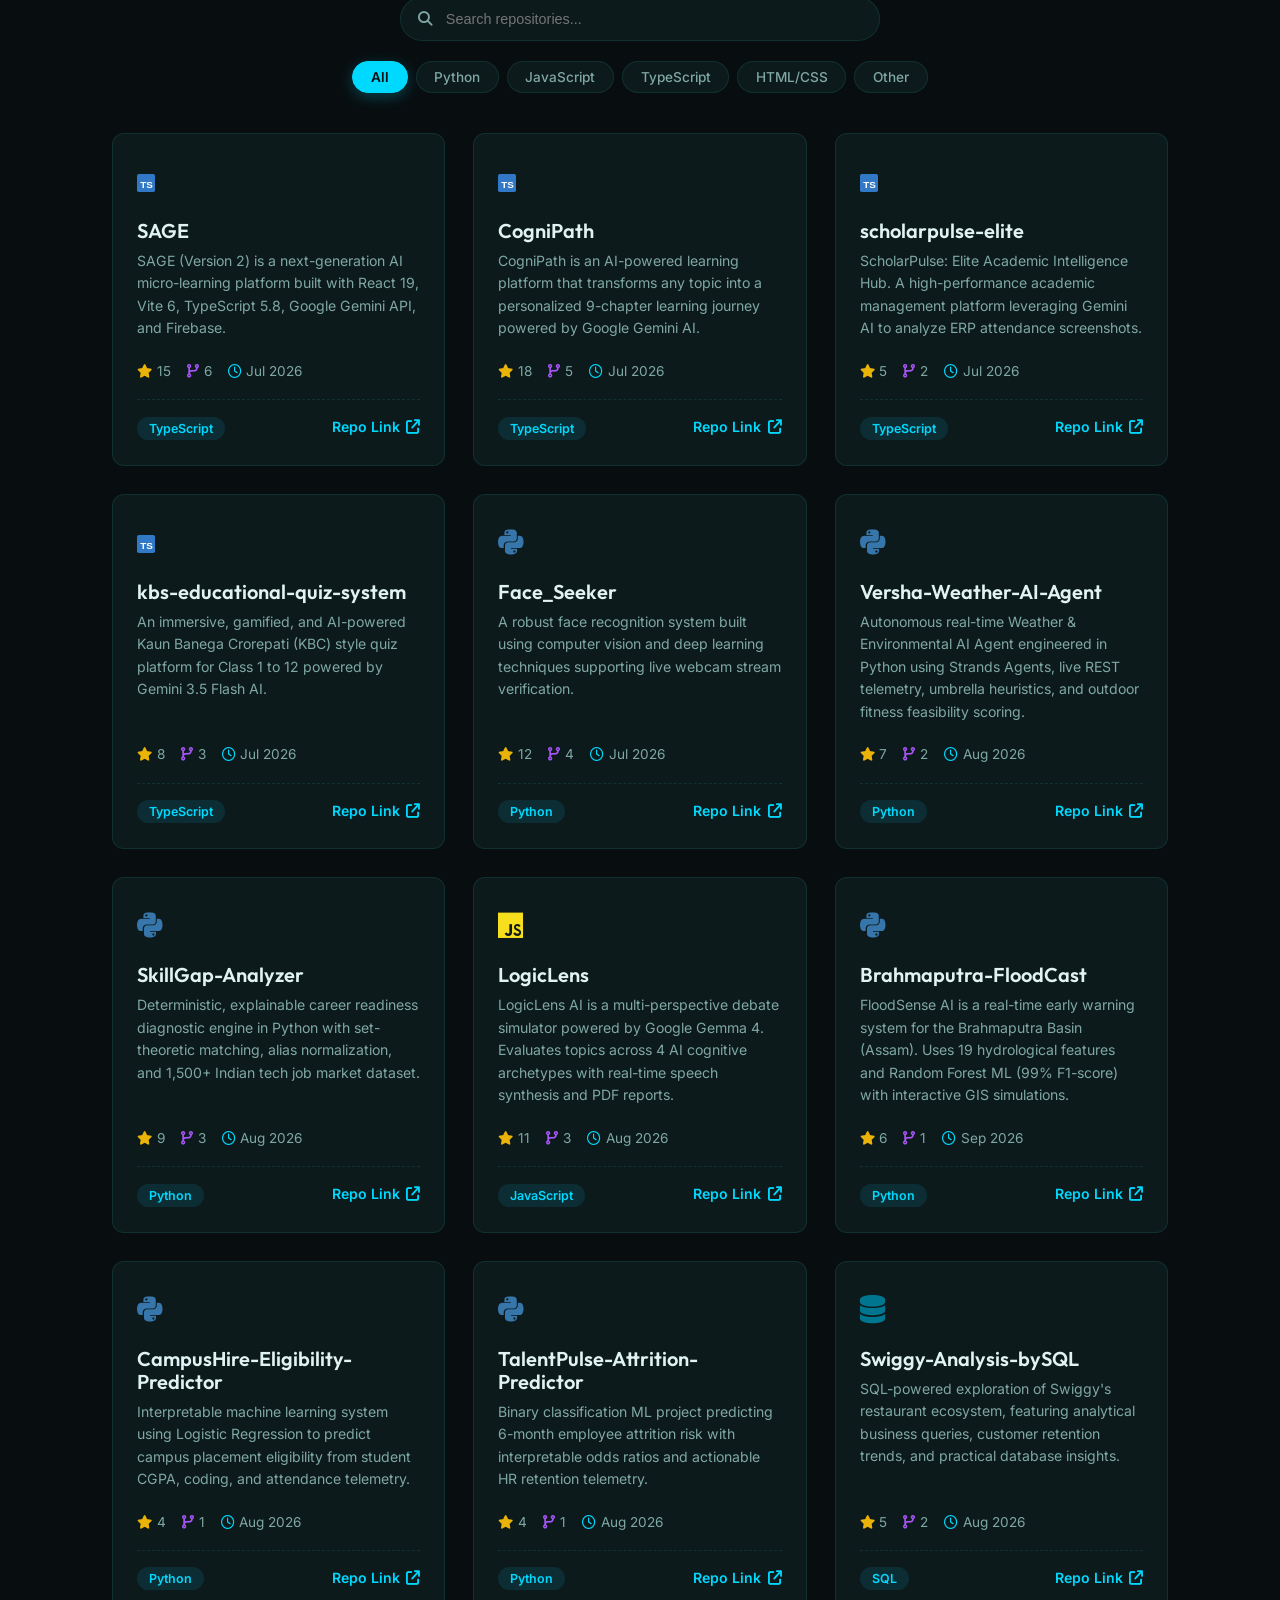
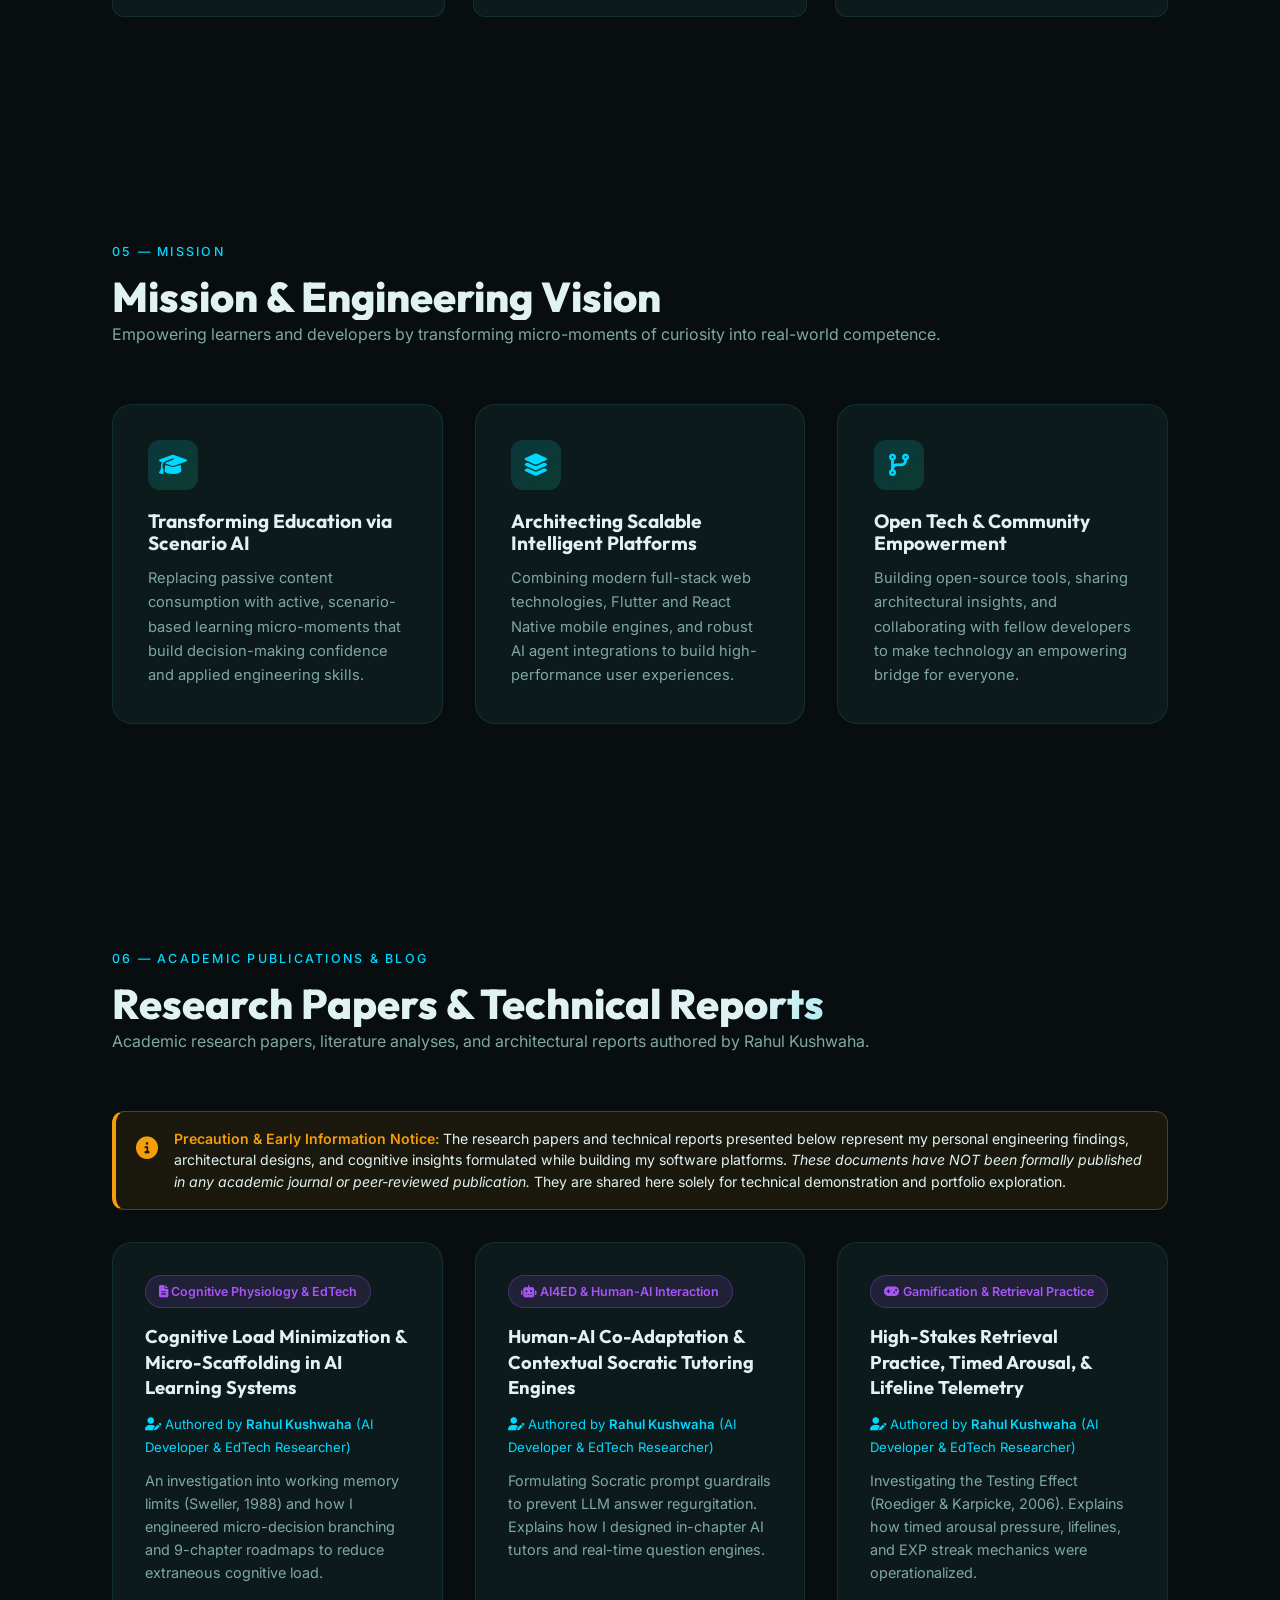
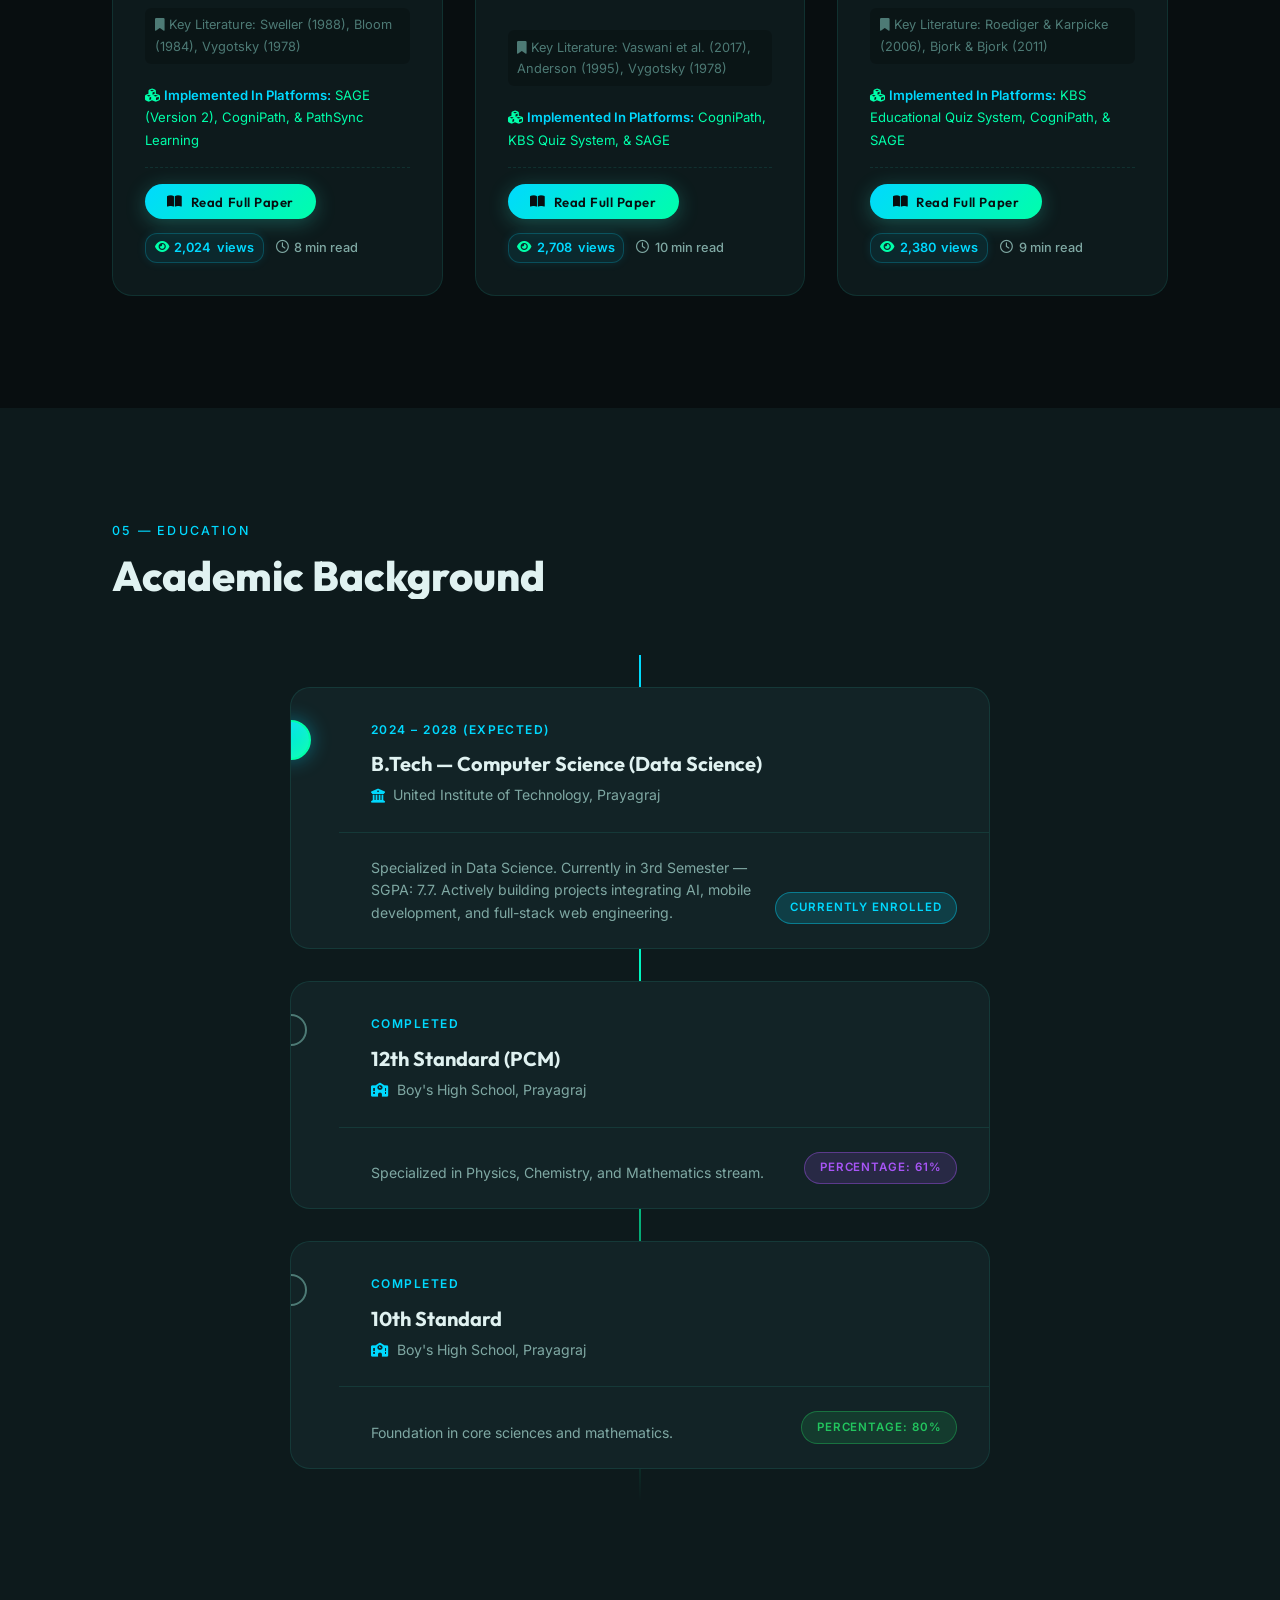
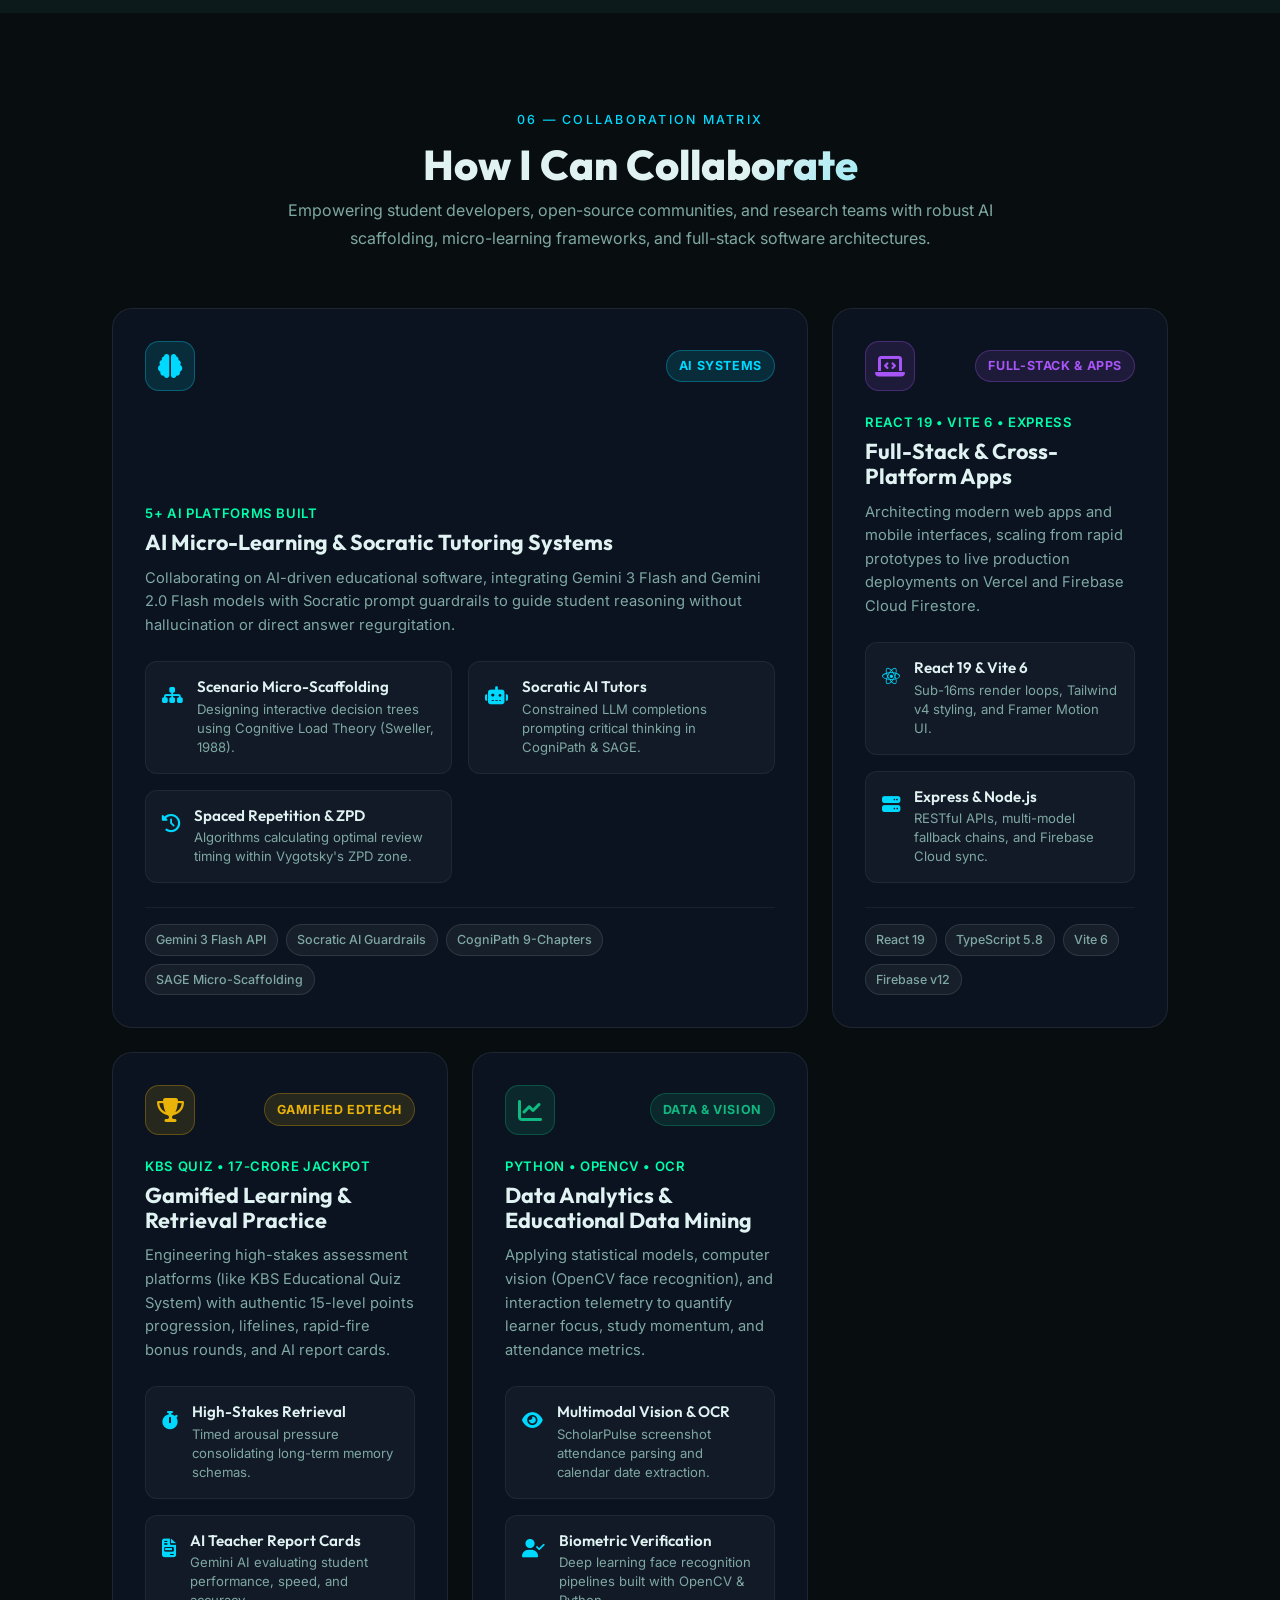
==== commit d053a21d: "Redesign projects grid & experience timeline, add HeartSpace, overhaul light theme, and expand publi" ====
--- a/index.html
+++ b/index.html
@@ -642,25 +642,63 @@
         <div class="container">
 
             <div class="section-header" data-reveal style="text-align: center; margin-bottom: 3.5rem;">
-                <span class="section-eyebrow">03 — Work &amp; Experience Timeline</span>
-                <h2 class="section-title">Work Experience, Open Source Leadership &amp; Engineering Timeline</h2>
+                <span class="section-eyebrow">03 — Experience &amp; Leadership</span>
+                <h2 class="section-title">Leadership &amp; Engineering Journey</h2>
                 <p class="section-subtitle" style="max-width: 750px; margin: 0.5rem auto 0 auto;">
-                    Tracing open-source leadership, campus initiatives, full-stack AI platforms, and cognitive learning architectures engineered by Rahul Kushwaha.
+                    Tracing campus community leadership, open-source initiatives, full-stack AI platforms, and cognitive architectures engineered by Rahul Kushwaha.
                 </p>
             </div>
 
-            <div class="exp-timeline">
-
-                <!-- Milestone Card 1: Open Source Connect India 2026 - Campus Lead -->
-                <div class="exp-item" data-reveal>
-                    <div class="exp-marker">
-                        <div class="exp-dot"></div>
-                        <div class="exp-line"></div>
-                    </div>
-                    <div class="exp-card glass-milestone-card">
+            <!-- Artistic Interactive Timeline -->
+            <div class="exp-timeline-artistic">
+                <div class="exp-track-line" aria-hidden="true"></div>
+
+                <!-- Milestone 0: Event & Logistics Lead - United Coding Club -->
+                <div class="exp-art-item" data-reveal>
+                    <div class="exp-art-node blue-node">
+                        <i class="fas fa-calendar-check"></i>
+                        <span class="node-pulse"></span>
+                    </div>
+                    <div class="exp-art-card glass-milestone-card">
+                        <div class="exp-card-glow"></div>
                         <div class="milestone-card-header">
+                            <div class="exp-badge-group">
+                                <span class="exp-category-pill blue-pill"><i class="fas fa-users-cog"></i> Campus Leadership</span>
+                                <span class="milestone-live-badge active-lead-badge"><span class="badge-pulse"></span> Active Leadership</span>
+                            </div>
+                            <span class="exp-date"><i class="far fa-calendar-alt"></i> Oct 2026 – Present</span>
+                        </div>
+                        <h3 class="exp-role">Event &amp; Logistics Lead</h3>
+                        <p class="exp-company">
+                            <i class="fas fa-laptop-code"></i>
+                            United Coding Club
+                        </p>
+                        <p class="exp-desc">
+                            Spearheading campus developer event operations, hackathon logistics, and hands-on technical workshops. Coordinating end-to-end event execution across technical sub-teams, managing resources, and driving student developer participation across campus.
+                        </p>
+                        <div class="exp-tags">
+                            <span class="m-tag blue-tag"><i class="fas fa-calendar-alt"></i> Event Leadership</span>
+                            <span class="m-tag cyan-tag"><i class="fas fa-boxes"></i> Hackathon Logistics</span>
+                            <span class="m-tag purple-tag"><i class="fas fa-chalkboard-teacher"></i> Tech Workshops</span>
+                            <span class="m-tag green-tag"><i class="fas fa-users"></i> United Coding Club</span>
+                        </div>
+                    </div>
+                </div>
+
+                <!-- Milestone 1: Open Source Connect India 2026 - Campus Lead -->
+                <div class="exp-art-item" data-reveal>
+                    <div class="exp-art-node cyan-node">
+                        <i class="fas fa-crown"></i>
+                        <span class="node-pulse"></span>
+                    </div>
+                    <div class="exp-art-card glass-milestone-card">
+                        <div class="exp-card-glow"></div>
+                        <div class="milestone-card-header">
+                            <div class="exp-badge-group">
+                                <span class="exp-category-pill cyan-pill"><i class="fas fa-globe"></i> Open Source Ecosystem</span>
+                                <span class="milestone-live-badge active-lead-badge"><span class="badge-pulse"></span> Active Leadership</span>
+                            </div>
                             <span class="exp-date"><i class="far fa-calendar-alt"></i> Aug 2026 – Present</span>
-                            <span class="milestone-live-badge" style="color: #3b82f6; background: rgba(59, 130, 246, 0.12); border-color: rgba(59, 130, 246, 0.3);"><span class="badge-pulse" style="background: #3b82f6; box-shadow: 0 0 8px #3b82f6;"></span> Active Leadership</span>
                         </div>
                         <h3 class="exp-role">Campus Lead — Open Source Connect India 2026</h3>
                         <p class="exp-company">
@@ -668,30 +706,34 @@
                             Open Source Connect India (OSCI 2026)
                         </p>
                         <p class="exp-desc">
-                            Appointed as Campus Lead to foster a strong open-source culture on campus. Leading student initiatives, guiding first-time open-source contributors, organizing community workshops, and representing campus within the national OSCI 2026 ecosystem.
-                        </p>
-                        <div class="exp-tags" style="gap: 0.5rem; margin-top: 1rem; margin-bottom: 1rem;">
+                            Appointed as Campus Lead to foster a vibrant open-source culture on campus. Mentoring student developers on Git/GitHub workflows, organizing community hackathons, and representing campus within the national OSCI 2026 ecosystem.
+                        </p>
+                        <div class="exp-tags">
                             <span class="m-tag blue-tag"><i class="fas fa-crown"></i> Campus Leadership</span>
                             <span class="m-tag cyan-tag"><i class="fas fa-globe"></i> OSCI 2026</span>
                             <span class="m-tag purple-tag"><i class="fas fa-hands-helping"></i> Community Building</span>
                             <span class="m-tag green-tag"><i class="fas fa-chalkboard-teacher"></i> Student Mentorship</span>
                         </div>
-                        <div>
-                            <a href="https://lnkd.in/p/gYavYxie" target="_blank" rel="noopener noreferrer" class="btn btn--secondary btn--sm" style="font-size: 0.8rem; padding: 0.35rem 0.85rem;"><i class="fab fa-linkedin"></i> View Announcement Post</a>
-                        </div>
-                    </div>
-                </div>
-
-                <!-- Milestone Card 2: Open Source Connect India 2026 - Contributor -->
-                <div class="exp-item" data-reveal>
-                    <div class="exp-marker">
-                        <div class="exp-dot"></div>
-                        <div class="exp-line"></div>
-                    </div>
-                    <div class="exp-card glass-milestone-card">
+                        <div class="exp-action-row">
+                            <a href="https://lnkd.in/p/gYavYxie" target="_blank" rel="noopener noreferrer" class="btn btn--secondary btn--sm"><i class="fab fa-linkedin"></i> View Announcement Post</a>
+                        </div>
+                    </div>
+                </div>
+
+                <!-- Milestone 2: Open Source Connect India 2026 - Contributor -->
+                <div class="exp-art-item" data-reveal>
+                    <div class="exp-art-node green-node">
+                        <i class="fab fa-github"></i>
+                        <span class="node-pulse"></span>
+                    </div>
+                    <div class="exp-art-card glass-milestone-card">
+                        <div class="exp-card-glow"></div>
                         <div class="milestone-card-header">
+                            <div class="exp-badge-group">
+                                <span class="exp-category-pill green-pill"><i class="fas fa-code-branch"></i> Open Source</span>
+                                <span class="milestone-live-badge active-contrib-badge"><span class="badge-pulse"></span> Active Contributor</span>
+                            </div>
                             <span class="exp-date"><i class="far fa-calendar-alt"></i> Aug 2026 – Present</span>
-                            <span class="milestone-live-badge" style="color: #10b981; background: rgba(16, 185, 129, 0.12); border-color: rgba(16, 185, 129, 0.3);"><span class="badge-pulse" style="background: #10b981; box-shadow: 0 0 8px #10b981;"></span> Active Contributor</span>
                         </div>
                         <h3 class="exp-role">Contributor — Open Source Connect India 2026</h3>
                         <p class="exp-company">
@@ -699,40 +741,44 @@
                             Open Source Connect India (OSCI 2026)
                         </p>
                         <p class="exp-desc">
-                            Selected as an official Contributor for OSCI 2026. Actively contributing code, submitting pull requests, fixing bugs, conducting peer code reviews, and collaborating with project maintainers across real-world open-source repositories.
-                        </p>
-                        <div class="exp-tags" style="gap: 0.5rem; margin-top: 1rem; margin-bottom: 1rem;">
+                            Selected as an official Contributor for OSCI 2026. Actively contributing code, submitting pull requests, resolving issues, conducting peer code reviews, and collaborating with project maintainers across real-world open-source repositories.
+                        </p>
+                        <div class="exp-tags">
                             <span class="m-tag green-tag"><i class="fas fa-code-branch"></i> Open Source</span>
                             <span class="m-tag cyan-tag"><i class="fab fa-github"></i> GitHub PRs</span>
                             <span class="m-tag blue-tag"><i class="fas fa-laptop-code"></i> Build In Public</span>
                             <span class="m-tag gold-tag"><i class="fas fa-project-diagram"></i> OSCI Contributor</span>
                         </div>
-                        <div>
-                            <a href="https://lnkd.in/p/gHY4fbWc" target="_blank" rel="noopener noreferrer" class="btn btn--secondary btn--sm" style="font-size: 0.8rem; padding: 0.35rem 0.85rem;"><i class="fab fa-linkedin"></i> View Contributor Post</a>
-                        </div>
-                    </div>
-                </div>
-
-                <!-- Milestone Card 3: HeartSpace -->
-                <div class="exp-item" data-reveal>
-                    <div class="exp-marker">
-                        <div class="exp-dot"></div>
-                        <div class="exp-line"></div>
-                    </div>
-                    <div class="exp-card glass-milestone-card">
+                        <div class="exp-action-row">
+                            <a href="https://lnkd.in/p/gHY4fbWc" target="_blank" rel="noopener noreferrer" class="btn btn--secondary btn--sm"><i class="fab fa-linkedin"></i> View Contributor Post</a>
+                        </div>
+                    </div>
+                </div>
+
+                <!-- Milestone 3: HeartSpace: Soul Mirror -->
+                <div class="exp-art-item" data-reveal>
+                    <div class="exp-art-node pink-node">
+                        <i class="fas fa-heartbeat"></i>
+                        <span class="node-pulse"></span>
+                    </div>
+                    <div class="exp-art-card glass-milestone-card">
+                        <div class="exp-card-glow"></div>
                         <div class="milestone-card-header">
+                            <div class="exp-badge-group">
+                                <span class="exp-category-pill pink-pill"><i class="fas fa-brain"></i> Empathetic AI</span>
+                                <span class="milestone-live-badge in-prod-badge"><span class="badge-pulse"></span> In Production</span>
+                            </div>
                             <span class="exp-date"><i class="far fa-calendar-alt"></i> 2026</span>
-                            <span class="milestone-live-badge" style="color: #ec4899; background: rgba(236, 72, 153, 0.12); border-color: rgba(236, 72, 153, 0.3);"><span class="badge-pulse" style="background: #ec4899; box-shadow: 0 0 8px #ec4899;"></span> In Production</span>
-                        </div>
-                        <h3 class="exp-role">HeartSpace AI Lead Engineer &amp; Architect</h3>
+                        </div>
+                        <h3 class="exp-role">HeartSpace: Soul Mirror — Lead AI Engineer &amp; Architect</h3>
                         <p class="exp-company">
-                            <i class="fas fa-heartbeat"></i>
-                            AI Mental Health &amp; Emotional Well-Being Ecosystem
+                            <i class="fas fa-heart"></i>
+                            AI Mental Health &amp; Emotional Reflection Ecosystem
                         </p>
                         <p class="exp-desc">
-                            Architected HeartSpace, an empathetic AI-driven mental health support platform integrating conversational reflection models, daily mood telemetry, cognitive journaling, and privacy-first encrypted storage.
-                        </p>
-                        <div class="exp-tags" style="gap: 0.5rem; margin-top: 1rem;">
+                            Architected HeartSpace: Soul Mirror, an empathetic conversational AI mental health mirror featuring cognitive reframing models, daily mood telemetry, reflective CBT journaling prompts, and zero-knowledge encrypted local storage.
+                        </p>
+                        <div class="exp-tags">
                             <span class="m-tag pink-tag"><i class="fas fa-heart"></i> HeartSpace AI</span>
                             <span class="m-tag purple-tag"><i class="fas fa-brain"></i> Empathetic AI</span>
                             <span class="m-tag cyan-tag"><i class="fab fa-react"></i> React 19</span>
@@ -742,27 +788,31 @@
                     </div>
                 </div>
 
-                <!-- Milestone Card 2: PathEd Ecosystem -->
-                <div class="exp-item" data-reveal>
-                    <div class="exp-marker">
-                        <div class="exp-dot"></div>
-                        <div class="exp-line"></div>
-                    </div>
-                    <div class="exp-card glass-milestone-card">
+                <!-- Milestone 4: PathSync Learning Ecosystem -->
+                <div class="exp-art-item" data-reveal>
+                    <div class="exp-art-node purple-node">
+                        <i class="fas fa-route"></i>
+                        <span class="node-pulse"></span>
+                    </div>
+                    <div class="exp-art-card glass-milestone-card">
+                        <div class="exp-card-glow"></div>
                         <div class="milestone-card-header">
+                            <div class="exp-badge-group">
+                                <span class="exp-category-pill purple-pill"><i class="fas fa-project-diagram"></i> Career Telemetry</span>
+                                <span class="milestone-live-badge cyan-live-badge"><span class="badge-pulse"></span> Production Phase</span>
+                            </div>
                             <span class="exp-date"><i class="far fa-calendar-alt"></i> 2026</span>
-                            <span class="milestone-live-badge" style="color: #00d9ff; background: rgba(0, 217, 255, 0.12); border-color: rgba(0, 217, 255, 0.3);"><span class="badge-pulse" style="background: #00d9ff; box-shadow: 0 0 8px #00d9ff;"></span> Production Phase</span>
-                        </div>
-                        <h3 class="exp-role">PathEd Ecosystem Founder &amp; Core Developer</h3>
+                        </div>
+                        <h3 class="exp-role">PathSync Learning Ecosystem — Founder &amp; Core Developer</h3>
                         <p class="exp-company">
-                            <i class="fas fa-route"></i>
+                            <i class="fas fa-network-wired"></i>
                             Career Roadmap Matching &amp; Competency Discovery Engine
                         </p>
                         <p class="exp-desc">
-                            Engineered PathEd Ecosystem to bridge academic learning with real-world industry demands. Built visual skill tree graphs, recruiter-student competency matching algorithms, and automated skill gap analytics.
-                        </p>
-                        <div class="exp-tags" style="gap: 0.5rem; margin-top: 1rem;">
-                            <span class="m-tag green-tag"><i class="fas fa-map-signs"></i> PathEd Ecosystem</span>
+                            Engineered PathSync Learning Ecosystem to bridge academic study with industry demands. Developed interactive visual skill tree graphs, set-theoretic gap analytics, and recruiter-student competency matching algorithms.
+                        </p>
+                        <div class="exp-tags">
+                            <span class="m-tag green-tag"><i class="fas fa-map-signs"></i> PathSync Learning</span>
                             <span class="m-tag cyan-tag"><i class="fas fa-project-diagram"></i> Competency Graphs</span>
                             <span class="m-tag blue-tag"><i class="fab fa-react"></i> React &amp; Node.js</span>
                             <span class="m-tag purple-tag"><i class="fas fa-chart-line"></i> Skill Telemetry</span>
@@ -771,26 +821,30 @@
                     </div>
                 </div>
 
-                <!-- Milestone Card 3: SAGE (Version 2) -->
-                <div class="exp-item" data-reveal>
-                    <div class="exp-marker">
-                        <div class="exp-dot"></div>
-                        <div class="exp-line"></div>
-                    </div>
-                    <div class="exp-card glass-milestone-card">
+                <!-- Milestone 5: SAGE (Version 2) -->
+                <div class="exp-art-item" data-reveal>
+                    <div class="exp-art-node gold-node">
+                        <i class="fas fa-brain"></i>
+                        <span class="node-pulse"></span>
+                    </div>
+                    <div class="exp-art-card glass-milestone-card">
+                        <div class="exp-card-glow"></div>
                         <div class="milestone-card-header">
+                            <div class="exp-badge-group">
+                                <span class="exp-category-pill gold-pill"><i class="fas fa-lightbulb"></i> Micro-Learning</span>
+                                <span class="milestone-live-badge"><span class="badge-pulse"></span> Live Production</span>
+                            </div>
                             <span class="exp-date"><i class="far fa-calendar-alt"></i> 2026</span>
-                            <span class="milestone-live-badge"><span class="badge-pulse"></span> Live Production</span>
-                        </div>
-                        <h3 class="exp-role">SAGE (Version 2) Creator &amp; Lead Engineer</h3>
+                        </div>
+                        <h3 class="exp-role">SAGE (Version 2) — Creator &amp; Lead Engineer</h3>
                         <p class="exp-company">
                             <i class="fas fa-lightbulb"></i>
                             AI-Powered Micro-Learning Platform
                         </p>
                         <p class="exp-desc">
-                            Conceptualized and launched SAGE (Version 2), a scenario-based micro-learning platform built with React 19, Vite 6, TypeScript 5.8, Gemini 3 Flash AI, and Firebase v12. Replaced passive content scrolling with 20–30s micro-challenges and real-time EXP gamification.
-                        </p>
-                        <div class="exp-tags" style="gap: 0.5rem; margin-top: 1rem;">
+                            Conceptualized and launched SAGE (Version 2), a scenario-based micro-learning platform built with React 19, Vite 6, TypeScript 5.8, Gemini 3 Flash AI, and Firebase v12. Replaced passive content scrolling with 20–30s active micro-challenges and real-time EXP gamification.
+                        </p>
+                        <div class="exp-tags">
                             <span class="m-tag cyan-tag"><i class="fas fa-microchip"></i> Gemini 3 Flash</span>
                             <span class="m-tag blue-tag"><i class="fab fa-react"></i> React 19 &amp; Vite 6</span>
                             <span class="m-tag gold-tag"><i class="fas fa-fire"></i> Firebase v12</span>
@@ -800,18 +854,22 @@
                     </div>
                 </div>
 
-                <!-- Milestone Card 4: CogniPath & KBS Educational Quiz -->
-                <div class="exp-item" data-reveal>
-                    <div class="exp-marker">
-                        <div class="exp-dot"></div>
-                        <div class="exp-line"></div>
-                    </div>
-                    <div class="exp-card glass-milestone-card">
+                <!-- Milestone 6: CogniPath & KBS Educational Quiz -->
+                <div class="exp-art-item" data-reveal>
+                    <div class="exp-art-node emerald-node">
+                        <i class="fas fa-trophy"></i>
+                        <span class="node-pulse"></span>
+                    </div>
+                    <div class="exp-art-card glass-milestone-card">
+                        <div class="exp-card-glow"></div>
                         <div class="milestone-card-header">
+                            <div class="exp-badge-group">
+                                <span class="exp-category-pill green-pill"><i class="fas fa-graduation-cap"></i> EdTech AI</span>
+                                <span class="milestone-live-badge"><span class="badge-pulse"></span> Live Production</span>
+                            </div>
                             <span class="exp-date"><i class="far fa-calendar-alt"></i> 2026</span>
-                            <span class="milestone-live-badge"><span class="badge-pulse"></span> Live Production</span>
-                        </div>
-                        <h3 class="exp-role">CogniPath &amp; KBS Educational Quiz Lead Architect</h3>
+                        </div>
+                        <h3 class="exp-role">CogniPath &amp; KBS Educational Quiz — Lead Architect</h3>
                         <p class="exp-company">
                             <i class="fas fa-brain"></i>
                             Independent AI &amp; EdTech Development Hub
@@ -819,7 +877,7 @@
                         <p class="exp-desc">
                             Architected CogniPath (dynamic 9-chapter cognitive roadmap engine powered by Gemini 2.0 Flash) and KBS Educational Quiz System (gamified 15-level learning engine with AI teacher report cards), deploying production-grade AI applications live on Vercel.
                         </p>
-                        <div class="exp-tags" style="gap: 0.5rem; margin-top: 1rem;">
+                        <div class="exp-tags">
                             <span class="m-tag cyan-tag"><i class="fas fa-microchip"></i> Gemini 3.5 Flash AI</span>
                             <span class="m-tag blue-tag"><i class="fab fa-react"></i> React 19</span>
                             <span class="m-tag purple-tag"><i class="fas fa-route"></i> CogniPath</span>
@@ -842,34 +900,43 @@
     <section id="projects" class="section projects-section">
         <div class="container">
 
-            <div class="section-header">
-                <span class="section-eyebrow">04 — Projects</span>
+            <div class="section-header" data-reveal style="text-align: center; margin-bottom: 2.5rem;">
+                <span class="section-eyebrow">04 — Projects Showcase</span>
                 <h2 class="section-title">Things I've Built</h2>
-            </div>
-
-            <!-- ── PROJECTS GRID ─────────────────────────────
-                 First card has class "project-card--featured"
-                 which makes it span full width.
-                 To add a project: duplicate any .project-card block.
-                 To add a live link: update href on .project-link
-            ─────────────────────────────────────────────── -->
+                <p class="section-subtitle" style="max-width: 750px; margin: 0.5rem auto 0 auto;">
+                    High-performance generative AI platforms, autonomous agents, and cognitive learning software engineered for real-world impact.
+                </p>
+            </div>
+
+            <!-- Project Category Filter Tabs -->
+            <div class="project-filter-tabs-wrap" data-reveal>
+                <div class="project-filter-tabs">
+                    <button class="project-filter-tab active" onclick="filterProjects('all', this)"><i class="fas fa-th-large"></i> All Projects (8)</button>
+                    <button class="project-filter-tab" onclick="filterProjects('ai', this)"><i class="fas fa-brain"></i> AI &amp; Agents</button>
+                    <button class="project-filter-tab" onclick="filterProjects('edtech', this)"><i class="fas fa-graduation-cap"></i> EdTech Platforms</button>
+                    <button class="project-filter-tab" onclick="filterProjects('systems', this)"><i class="fas fa-layer-group"></i> Full-Stack &amp; Systems</button>
+                </div>
+            </div>
+
+            <!-- ── COMPACT ERGONOMIC 3-COLUMN PROJECTS GRID ───────────── -->
             <div class="projects-grid">
 
-                <!-- Project 1 — SAGE (Version 2) (Featured / Full-Width) -->
-                <div class="project-card project-card--featured" data-reveal>
-                    <div class="proj-sidebar">
-                        <div class="proj-num">01</div>
-                        <div class="proj-logo proj-logo--sidebar">
-                            <i class="fas fa-brain" style="font-size: 2.5rem; color: var(--color-accent);"></i>
-                        </div>
-                    </div>
-                    
+                <!-- Project 1 — SAGE (Version 2) -->
+                <div class="project-card project-card--featured" data-reveal data-category="ai edtech">
+                    <div class="proj-card-top">
+                        <div class="proj-icon-box proj-icon-box--cyan">
+                            <i class="fas fa-brain"></i>
+                        </div>
+                        <div class="proj-meta-right">
+                            <span class="proj-badge-pill pill-cyan"><i class="fas fa-star"></i> Featured</span>
+                            <span class="proj-num">01</span>
+                        </div>
+                    </div>
                     <div class="proj-body">
-                        <div class="proj-icon"><i class="fas fa-lightbulb"></i></div>
                         <h3 class="proj-title">SAGE (Version 2)</h3>
-                        <p class="proj-subtitle">AI-Powered Micro-Learning Platform (React 19 &amp; Gemini AI)</p>
+                        <p class="proj-subtitle">AI-Powered Micro-Learning Platform</p>
                         <p class="proj-desc">
-                            A next-generation AI micro-learning platform built with Vite, React, and TypeScript. Uses Google Gemini API (gemini-3-flash-preview) to generate dynamic 20–30s micro-learning challenges, real-time EXP gamification, Firebase auth/cloud storage, and Framer Motion micro-animations.
+                            A next-generation AI micro-learning platform built with Vite, React 19, and TypeScript. Leverages Google Gemini API (gemini-3-flash-preview) to generate dynamic 20–30s micro-challenges, real-time EXP gamification, Firebase auth/cloud storage, and Framer Motion micro-animations.
                         </p>
                         <div class="proj-tags">
                             <span>React 19</span>
@@ -894,54 +961,175 @@
                     <div class="proj-shine" aria-hidden="true"></div>
                 </div>
 
-                <!-- Project 2 — PathEd Ecosystem -->
-                <div class="project-card" data-reveal>
-                    <div class="proj-sidebar">
-                        <div class="proj-num">02</div>
-                        <div class="proj-logo proj-logo--sidebar">
-                            <i class="fas fa-route" style="font-size: 2.2rem; color: #3b82f6;"></i>
+                <!-- Project 2 — HeartSpace: Soul Mirror (NEW) -->
+                <div class="project-card" data-reveal data-category="ai systems">
+                    <div class="proj-card-top">
+                        <div class="proj-icon-box proj-icon-box--pink">
+                            <i class="fas fa-heartbeat"></i>
+                        </div>
+                        <div class="proj-meta-right">
+                            <span class="proj-badge-pill pill-pink"><i class="fas fa-shield-alt"></i> Live Demo</span>
+                            <span class="proj-num">02</span>
                         </div>
                     </div>
                     <div class="proj-body">
-                        <div class="proj-icon"><i class="fas fa-map-signs"></i></div>
-                        <h3 class="proj-title" style="display: flex; align-items: center; gap: 10px; flex-wrap: wrap;">
-                            PathEd Ecosystem
-                            <span style="font-size: 0.7rem; color: #00ffaa; border: 1px solid rgba(0,255,170,0.3); background: rgba(0,255,170,0.1); padding: 3px 10px; border-radius: 12px; text-transform: uppercase; letter-spacing: 1px; box-shadow: 0 0 10px rgba(0,255,170,0.4); text-shadow: 0 0 8px rgba(0,255,170,0.8);">In Production</span>
-                        </h3>
-                        <p class="proj-subtitle">Career Roadmap Matching &amp; Competency Discovery Engine</p>
+                        <h3 class="proj-title">HeartSpace: Soul Mirror</h3>
+                        <p class="proj-subtitle">AI Mental Health &amp; Reflective Journaling</p>
                         <p class="proj-desc">
-                            An educational ecosystem platform bridging academic study and industry competencies. Analyzes real-world skill demands to generate dynamic step-by-step career roadmaps, skill gap telemetry, and recruiter-student matching.
+                            An empathetic conversational AI mental health mirror. Translates emotional introspection into guided cognitive reframing, tracking daily mood telemetry, reflective CBT prompts, and zero-knowledge encrypted local storage for deep privacy.
+                        </p>
+                        <div class="proj-tags">
+                            <span>React 19</span>
+                            <span>TypeScript</span>
+                            <span>Conversational AI</span>
+                            <span>Sentiment Telemetry</span>
+                            <span>Privacy-First</span>
+                        </div>
+                        <div class="proj-links">
+                            <button class="proj-link proj-link--breakdown" onclick="openProjectBreakdown('heartspace')">
+                                <i class="fas fa-layer-group"></i> Mini Description
+                            </button>
+                            <a href="https://heartspace-soul-mirror.onrender.com/" target="_blank" rel="noopener" class="proj-link proj-link--primary">
+                                <i class="fas fa-external-link-alt"></i> Live Demo
+                            </a>
+                            <span class="proj-link proj-link--private" title="Private Codebase">
+                                <i class="fas fa-lock"></i> Private Repo
+                            </span>
+                        </div>
+                    </div>
+                    <div class="proj-shine" aria-hidden="true"></div>
+                </div>
+
+                <!-- Project 3 — CogniPath -->
+                <div class="project-card" data-reveal data-category="ai edtech">
+                    <div class="proj-card-top">
+                        <div class="proj-icon-box proj-icon-box--green">
+                            <i class="fas fa-route"></i>
+                        </div>
+                        <div class="proj-meta-right">
+                            <span class="proj-badge-pill pill-green"><i class="fas fa-bolt"></i> Live Demo</span>
+                            <span class="proj-num">03</span>
+                        </div>
+                    </div>
+                    <div class="proj-body">
+                        <h3 class="proj-title">CogniPath</h3>
+                        <p class="proj-subtitle">AI 9-Chapter Cognitive Roadmaps &amp; Tutor</p>
+                        <p class="proj-desc">
+                            Converts any topic, book, concept, or webpage URL into a personalized 9-chapter cognitive roadmap powered by Google Gemini 2.0 Flash. Features an in-chapter Socratic AI tutor, final mastery quiz, and digital completion certificates.
+                        </p>
+                        <div class="proj-tags">
+                            <span>React 19</span>
+                            <span>TypeScript 5.8</span>
+                            <span>Gemini 2.0 Flash</span>
+                            <span>Vite 6</span>
+                            <span>Express</span>
+                        </div>
+                        <div class="proj-links">
+                            <button class="proj-link proj-link--breakdown" onclick="openProjectBreakdown('cognipath')">
+                                <i class="fas fa-layer-group"></i> Mini Description
+                            </button>
+                            <a href="https://cognipath-acaz.onrender.com/" target="_blank" rel="noopener" class="proj-link proj-link--primary">
+                                <i class="fas fa-external-link-alt"></i> Live Demo
+                            </a>
+                            <a href="https://github.com/Dominus005era/CogniPath" target="_blank" rel="noopener" class="proj-link proj-link--github">
+                                <i class="fab fa-github"></i> GitHub
+                            </a>
+                        </div>
+                    </div>
+                    <div class="proj-shine" aria-hidden="true"></div>
+                </div>
+
+                <!-- Project 4 — KBS Educational Quiz System -->
+                <div class="project-card" data-reveal data-category="ai edtech">
+                    <div class="proj-card-top">
+                        <div class="proj-icon-box proj-icon-box--gold">
+                            <i class="fas fa-trophy"></i>
+                        </div>
+                        <div class="proj-meta-right">
+                            <span class="proj-badge-pill pill-gold"><i class="fas fa-gamepad"></i> Live Demo</span>
+                            <span class="proj-num">04</span>
+                        </div>
+                    </div>
+                    <div class="proj-body">
+                        <h3 class="proj-title">KBS Educational Quiz System</h3>
+                        <p class="proj-subtitle">Gamified AI Active Recall Platform (Class 1–12)</p>
+                        <p class="proj-desc">
+                            Authentic Kaun Banega Crorepati (KBS) style quiz engine powered by Gemini 3.5 Flash AI. Generates grade-aligned questions in real time with 4 lifelines, a 10-Crore Super Bonus round, intelligent quiz caching, and AI teacher report cards.
+                        </p>
+                        <div class="proj-tags">
+                            <span>React 19</span>
+                            <span>TypeScript 5.8</span>
+                            <span>Gemini 3.5 Flash</span>
+                            <span>Vite 6</span>
+                            <span>Tailwind v4</span>
+                        </div>
+                        <div class="proj-links">
+                            <button class="proj-link proj-link--breakdown" onclick="openProjectBreakdown('elitekbc')">
+                                <i class="fas fa-layer-group"></i> Mini Description
+                            </button>
+                            <a href="https://kbs-educational-quiz-system.vercel.app" target="_blank" rel="noopener" class="proj-link proj-link--primary">
+                                <i class="fas fa-external-link-alt"></i> Live Demo
+                            </a>
+                            <a href="https://github.com/Dominus005era/kbs-educational-quiz-system" target="_blank" rel="noopener" class="proj-link proj-link--github">
+                                <i class="fab fa-github"></i> GitHub
+                            </a>
+                        </div>
+                    </div>
+                    <div class="proj-shine" aria-hidden="true"></div>
+                </div>
+
+                <!-- Project 5 — PathSync Learning Ecosystem -->
+                <div class="project-card" data-reveal data-category="edtech systems">
+                    <div class="proj-card-top">
+                        <div class="proj-icon-box proj-icon-box--blue">
+                            <i class="fas fa-network-wired"></i>
+                        </div>
+                        <div class="proj-meta-right">
+                            <span class="proj-badge-pill pill-blue"><i class="fas fa-cog fa-spin"></i> In Production</span>
+                            <span class="proj-num">05</span>
+                        </div>
+                    </div>
+                    <div class="proj-body">
+                        <h3 class="proj-title">PathSync Learning Ecosystem</h3>
+                        <p class="proj-subtitle">Career Roadmap Matching &amp; Competency Discovery</p>
+                        <p class="proj-desc">
+                            An educational ecosystem platform bridging academic study and industry competencies. Analyzes real-world skill demands to generate dynamic step-by-step career navigation roadmaps, competency graph mapping, and recruiter-student telemetry.
                         </p>
                         <div class="proj-tags">
                             <span>React</span>
                             <span>Node.js</span>
                             <span>Vite</span>
                             <span>Supabase</span>
-                            <span>Skill Telemetry</span>
+                            <span>Competency Graphs</span>
                         </div>
                         <div class="proj-links">
                             <button class="proj-link proj-link--breakdown" onclick="openProjectBreakdown('pathed')">
                                 <i class="fas fa-layer-group"></i> Mini Description
                             </button>
+                            <span class="proj-link proj-link--secondary" style="pointer-events: none; opacity: 0.85;">
+                                <i class="fas fa-code-branch"></i> In Active Production
+                            </span>
                         </div>
                     </div>
                     <div class="proj-shine" aria-hidden="true"></div>
                 </div>
 
-                <!-- Project 3 — ScholarPulse Elite -->
-                <div class="project-card" data-reveal>
-                    <div class="proj-sidebar">
-                        <div class="proj-num">03</div>
-                        <div class="proj-logo proj-logo--sidebar">
-                            <i class="fas fa-graduation-cap" style="font-size: 2.2rem; color: #a855f7;"></i>
+                <!-- Project 6 — ScholarPulse Elite -->
+                <div class="project-card" data-reveal data-category="ai systems">
+                    <div class="proj-card-top">
+                        <div class="proj-icon-box proj-icon-box--purple">
+                            <i class="fas fa-graduation-cap"></i>
+                        </div>
+                        <div class="proj-meta-right">
+                            <span class="proj-badge-pill pill-purple"><i class="fas fa-chart-line"></i> Live Demo</span>
+                            <span class="proj-num">06</span>
                         </div>
                     </div>
                     <div class="proj-body">
-                        <div class="proj-icon"><i class="fas fa-user-graduate"></i></div>
                         <h3 class="proj-title">ScholarPulse Elite</h3>
                         <p class="proj-subtitle">AI Academic Management &amp; ERP Intelligence Hub</p>
                         <p class="proj-desc">
-                            A high-performance academic management dashboard leveraging Gemini AI to analyze ERP attendance screenshots, extract calendar exam events, and deliver actionable attendance telemetry.
+                            A high-performance academic management dashboard leveraging Gemini AI to analyze ERP attendance screenshots, extract calendar exam events, and deliver predictive attendance telemetry with dark/light mode UI.
                         </p>
                         <div class="proj-tags">
                             <span>TypeScript</span>
@@ -965,96 +1153,22 @@
                     <div class="proj-shine" aria-hidden="true"></div>
                 </div>
 
-                <!-- Project 4 — KBC Educational Quiz System -->
-                <div class="project-card" data-reveal>
-                    <div class="proj-sidebar">
-                        <div class="proj-num">04</div>
-                        <div class="proj-logo proj-logo--sidebar">
-                            <i class="fas fa-trophy" style="font-size: 2.2rem; color: #eab308;"></i>
+                <!-- Project 7 — Versha: Weather & Environmental AI Agent -->
+                <div class="project-card" data-reveal data-category="ai systems">
+                    <div class="proj-card-top">
+                        <div class="proj-icon-box proj-icon-box--cyan">
+                            <i class="fas fa-cloud-sun-rain"></i>
+                        </div>
+                        <div class="proj-meta-right">
+                            <span class="proj-badge-pill pill-cyan"><i class="fab fa-python"></i> Open Source</span>
+                            <span class="proj-num">07</span>
                         </div>
                     </div>
                     <div class="proj-body">
-                        <div class="proj-icon"><i class="fas fa-gamepad"></i></div>
-                        <h3 class="proj-title">KBS Educational Quiz System</h3>
-                        <p class="proj-subtitle">AI-Powered Gamified Learning Platform (Class 1–12)</p>
+                        <h3 class="proj-title">Versha: Weather &amp; Climate AI Agent</h3>
+                        <p class="proj-subtitle">Autonomous Decision-Intelligence &amp; Telemetry Agent</p>
                         <p class="proj-desc">
-                            An authentic Kaun Banega Crorepati (KBS) style quiz engine powered by Gemini 3.5 Flash AI. Generates grade-aligned questions in real time with 4 lifelines, a 10-Crore Super Bonus round, intelligent quiz caching, and AI teacher report cards.
-                        </p>
-                        <div class="proj-tags">
-                            <span>React 19</span>
-                            <span>TypeScript 5.8</span>
-                            <span>Gemini 3.5 Flash</span>
-                            <span>Vite 6</span>
-                            <span>Tailwind v4</span>
-                            <span>Express</span>
-                        </div>
-                        <div class="proj-links">
-                            <button class="proj-link proj-link--breakdown" onclick="openProjectBreakdown('elitekbc')">
-                                <i class="fas fa-layer-group"></i> Mini Description
-                            </button>
-                            <a href="https://kbs-educational-quiz-system.vercel.app" target="_blank" rel="noopener" class="proj-link proj-link--primary">
-                                <i class="fas fa-external-link-alt"></i> Live Demo
-                            </a>
-                            <a href="https://github.com/Dominus005era/kbs-educational-quiz-system" target="_blank" rel="noopener" class="proj-link proj-link--github">
-                                <i class="fab fa-github"></i> GitHub
-                            </a>
-                        </div>
-                    </div>
-                    <div class="proj-shine" aria-hidden="true"></div>
-                </div>
-
-                <!-- Project 5 — CogniPath -->
-                <div class="project-card" data-reveal>
-                    <div class="proj-sidebar">
-                        <div class="proj-num">05</div>
-                        <div class="proj-logo proj-logo--sidebar">
-                            <i class="fas fa-sitemap" style="font-size: 2.2rem; color: #10b981;"></i>
-                        </div>
-                    </div>
-                    <div class="proj-body">
-                        <div class="proj-icon"><i class="fas fa-network-wired"></i></div>
-                        <h3 class="proj-title">CogniPath</h3>
-                        <p class="proj-subtitle">AI-Powered Cognitive Learning Journeys (9-Chapter Roadmaps)</p>
-                        <p class="proj-desc">
-                            A full-stack AI learning platform converting any topic, concept, book, or webpage URL into a personalized 9-chapter cognitive roadmap powered by Google Gemini 2.0 Flash. Features an in-chapter AI tutor, final mastery quiz, digital certificates, and EXP/streak gamification.
-                        </p>
-                        <div class="proj-tags">
-                            <span>React 19</span>
-                            <span>TypeScript 5.8</span>
-                            <span>Gemini 2.0 Flash</span>
-                            <span>Vite 6</span>
-                            <span>Express</span>
-                            <span>Tailwind v4</span>
-                        </div>
-                        <div class="proj-links">
-                            <button class="proj-link proj-link--breakdown" onclick="openProjectBreakdown('cognipath')">
-                                <i class="fas fa-layer-group"></i> Mini Description
-                            </button>
-                            <a href="https://cognipath-acaz.onrender.com/" target="_blank" rel="noopener" class="proj-link proj-link--primary">
-                                <i class="fas fa-external-link-alt"></i> Live Demo
-                            </a>
-                            <a href="https://github.com/Dominus005era/CogniPath" target="_blank" rel="noopener" class="proj-link proj-link--github">
-                                <i class="fab fa-github"></i> GitHub
-                            </a>
-                        </div>
-                    </div>
-                    <div class="proj-shine" aria-hidden="true"></div>
-                </div>
-
-                <!-- Project 6 — Versha: Weather & Environmental AI Agent -->
-                <div class="project-card" data-reveal>
-                    <div class="proj-sidebar">
-                        <div class="proj-num">06</div>
-                        <div class="proj-logo proj-logo--sidebar">
-                            <i class="fas fa-cloud-sun-rain" style="font-size: 2.2rem; color: #00d9ff;"></i>
-                        </div>
-                    </div>
-                    <div class="proj-body">
-                        <div class="proj-icon"><i class="fas fa-robot"></i></div>
-                        <h3 class="proj-title">Versha: Weather &amp; Environmental AI Agent</h3>
-                        <p class="proj-subtitle">Autonomous Decision-Intelligence &amp; Multi-City Telemetry Agent</p>
-                        <p class="proj-desc">
-                            An autonomous AI Agent engineered with the Strands Agents framework and Python. Parses unstructured natural language queries to extract target entities, fetch real-time atmospheric telemetry via zero-auth REST APIs, compute proactive Rain &amp; Umbrella advisories, calculate an explainable Outdoor Fitness Feasibility Index (0–10 score), and render side-by-side comparative matrices.
+                            An autonomous AI Agent engineered with Strands Agents and Python. Resolves natural language queries, fetches real-time atmospheric telemetry via zero-auth REST APIs, computes rain/umbrella advisories, and scores outdoor fitness feasibility (0–10).
                         </p>
                         <div class="proj-tags">
                             <span>Python 3.8+</span>
@@ -1062,7 +1176,6 @@
                             <span>Ollama / LLMs</span>
                             <span>REST APIs</span>
                             <span>Heuristic Scoring</span>
-                            <span>NLP</span>
                         </div>
                         <div class="proj-links">
                             <button class="proj-link proj-link--breakdown" onclick="openProjectBreakdown('versha')">
@@ -1076,20 +1189,22 @@
                     <div class="proj-shine" aria-hidden="true"></div>
                 </div>
 
-                <!-- Project 7 — SkillGap: Career Readiness & Skill Gap Analyzer -->
-                <div class="project-card" data-reveal>
-                    <div class="proj-sidebar">
-                        <div class="proj-num">07</div>
-                        <div class="proj-logo proj-logo--sidebar">
-                            <i class="fas fa-bullseye" style="font-size: 2.2rem; color: #a855f7;"></i>
+                <!-- Project 8 — SkillGap: Career Readiness & Skill Gap Analyzer -->
+                <div class="project-card" data-reveal data-category="systems">
+                    <div class="proj-card-top">
+                        <div class="proj-icon-box proj-icon-box--purple">
+                            <i class="fas fa-bullseye"></i>
+                        </div>
+                        <div class="proj-meta-right">
+                            <span class="proj-badge-pill pill-purple"><i class="fas fa-chart-pie"></i> Python Engine</span>
+                            <span class="proj-num">08</span>
                         </div>
                     </div>
                     <div class="proj-body">
-                        <div class="proj-icon"><i class="fas fa-chart-pie"></i></div>
-                        <h3 class="proj-title">SkillGap: Skill Gap &amp; Career Readiness Analyzer</h3>
-                        <p class="proj-subtitle">Explainable Career Diagnostics &amp; INR Compensation Telemetry</p>
+                        <h3 class="proj-title">SkillGap: Career Readiness Analyzer</h3>
+                        <p class="proj-subtitle">Explainable Set-Theoretic Diagnostics &amp; Salary Telemetry</p>
                         <p class="proj-desc">
-                            A high-performance, deterministic career diagnostic tool built in pure Python. Utilizes mathematical set theory to match candidate profiles against industry benchmarks, normalizes aliases in O(1) time, categorizes missing skills by priority (High/Med/Low), and maps experience tiers to a 1,500-posting Indian tech job dataset with INR LPA compensation ranges.
+                            A deterministic career diagnostic engine in pure Python. Utilizes mathematical set theory (Intersection &amp; Difference), normalizes aliases in O(1) time, categorizes missing skills by priority, and maps experience tiers to a 1,500-posting Indian tech job dataset.
                         </p>
                         <div class="proj-tags">
                             <span>Python 3.8+</span>
@@ -1097,7 +1212,6 @@
                             <span>Data Analytics</span>
                             <span>1,500+ Job Dataset</span>
                             <span>INR Salary Telemetry</span>
-                            <span>CLI &amp; Reports</span>
                         </div>
                         <div class="proj-links">
                             <button class="proj-link proj-link--breakdown" onclick="openProjectBreakdown('skillgap')">
@@ -1223,7 +1337,7 @@
                         <span><i class="fas fa-bookmark"></i> Key Literature: Sweller (1988), Bloom (1984), Vygotsky (1978)</span>
                     </div>
                     <div style="font-size: 0.82rem; color: var(--color-accent-2); margin-bottom: 1rem;">
-                        <i class="fas fa-cubes"></i> <strong>Implemented In Platforms:</strong> SAGE (Version 2), CogniPath, &amp; PathEd
+                        <i class="fas fa-cubes"></i> <strong>Implemented In Platforms:</strong> SAGE (Version 2), CogniPath, &amp; PathSync Learning
                     </div>
                     <div class="blog-footer">
                         <button onclick="openResearchPaper(1)" class="btn btn--primary btn--sm"><i class="fas fa-book-open"></i> Read Full Paper</button>
@@ -1683,26 +1797,6 @@
                             <span>9-Chapter Roadmaps</span>
                             <span>15-Level KBS Engine</span>
                             <span>Socratic AI</span>
-                        </div>
-                    </div>
-                </div>
-
-                <!-- Highlight 3: PathEd Ecosystem -->
-                <div class="achieve-card bento-achieve-card achieve-theme-blue" data-reveal>
-                    <div class="achieve-card-header">
-                        <div class="achieve-icon-wrap blue-glow">
-                            <i class="fas fa-code-branch"></i>
-                        </div>
-                        <span class="achieve-pill-badge blue-pill">Career Telemetry Hub</span>
-                    </div>
-                    <div class="achieve-body">
-                        <span class="achieve-year"><i class="far fa-clock"></i> 2026</span>
-                        <h3 class="achieve-title">Built PathEd Ecosystem from Scratch</h3>
-                        <p class="achieve-desc">Designed and developed a full educational ecosystem with recruiter-student matching, competency graph mapping, and dynamic academic roadmaps as a solo engineering effort.</p>
-                        <div class="achieve-mini-tags">
-                            <span>Skill Trees</span>
-                            <span>Recruiter Matching</span>
-                            <span>Competency Graphs</span>
                         </div>
                     </div>
                 </div>
--- a/style.css
+++ b/style.css
@@ -1285,86 +1285,245 @@
 
 
 /* ================================================================
-   ██  11 — EXPERIENCE SECTION
+   ██  11 — EXPERIENCE & LEADERSHIP SECTION (ARTISTIC TIMELINE)
 ================================================================ */
 
-.experience-section { background: var(--color-surface); }
-
-/* Timeline vertical list */
-.exp-timeline {
+.experience-section {
+    background: var(--color-surface);
+    position:   relative;
+}
+
+/* Artistic interactive timeline container */
+.exp-timeline-artistic {
+    position:       relative;
+    max-width:      920px;
+    margin:         0 auto;
     display:        flex;
     flex-direction: column;
-    gap:            2rem;
-    max-width:      800px;
-    margin:         0 auto;
-}
-
-/* Single experience item */
-.exp-item {
-    display: grid;
-    grid-template-columns: 80px 1fr;
-    gap:     1.5rem;
-}
-
-/* Timeline marker column */
-.exp-marker {
-    display:        flex;
-    flex-direction: column;
-    align-items:    center;
-    padding-top:    1.5rem;
-}
-
-/* Dot on timeline */
-.exp-dot {
-    width:         14px;
-    height:        14px;
-    border-radius: 50%;
-    background:    var(--color-accent);
-    border:        3px solid var(--color-bg);
-    box-shadow:    0 0 12px var(--color-accent);
-    flex-shrink:   0;
+    gap:            2.4rem;
+}
+
+/* Glowing circuit track line */
+.exp-track-line {
+    position:      absolute;
+    top:           2rem;
+    bottom:        2rem;
+    left:          27px;
+    width:         3px;
+    background:    linear-gradient(180deg, 
+        rgba(59, 130, 246, 0.85) 0%, 
+        rgba(6, 182, 212, 0.85) 20%, 
+        rgba(16, 185, 129, 0.85) 45%, 
+        rgba(236, 72, 153, 0.85) 70%, 
+        rgba(168, 85, 247, 0.85) 100%
+    );
+    border-radius: 4px;
+    box-shadow:    0 0 12px rgba(6, 182, 212, 0.35);
     z-index:       1;
 }
 
-/* Vertical line */
-.exp-line {
-    width:      2px;
-    flex:       1;
-    background: linear-gradient(to bottom, var(--color-accent), transparent);
-    margin-top: 4px;
-    min-height: 40px;
-}
-
-/* Experience card */
-.exp-card {
+/* Single artistic milestone item */
+.exp-art-item {
+    display:     flex;
+    gap:         1.8rem;
+    position:    relative;
+    z-index:     2;
+    align-items: flex-start;
+}
+
+/* Glowing node emblem */
+.exp-art-node {
+    width:           56px;
+    height:          56px;
+    border-radius:   50%;
+    background:      var(--color-surface-2);
+    border:          2px solid var(--color-accent);
+    display:         flex;
+    align-items:     center;
+    justify-content: center;
+    font-size:       1.3rem;
+    flex-shrink:     0;
+    position:        relative;
+    box-shadow:      0 4px 15px rgba(0, 0, 0, 0.25);
+    transition:      transform var(--transition), box-shadow var(--transition);
+}
+.exp-art-item:hover .exp-art-node {
+    transform: scale(1.1);
+}
+
+/* Node color variants */
+.blue-node {
+    border-color: #3b82f6;
+    color:        #60a5fa;
+    box-shadow:   0 0 18px rgba(59, 130, 246, 0.35);
+}
+.cyan-node {
+    border-color: #06b6d4;
+    color:        #22d3ee;
+    box-shadow:   0 0 18px rgba(6, 182, 212, 0.35);
+}
+.green-node {
+    border-color: #10b981;
+    color:        #34d399;
+    box-shadow:   0 0 18px rgba(16, 185, 129, 0.35);
+}
+.pink-node {
+    border-color: #ec4899;
+    color:        #f472b6;
+    box-shadow:   0 0 18px rgba(236, 72, 153, 0.35);
+}
+.purple-node {
+    border-color: #a855f7;
+    color:        #c084fc;
+    box-shadow:   0 0 18px rgba(168, 85, 247, 0.35);
+}
+.gold-node {
+    border-color: #f59e0b;
+    color:        #fbbf24;
+    box-shadow:   0 0 18px rgba(245, 158, 11, 0.35);
+}
+.emerald-node {
+    border-color: #059669;
+    color:        #10b981;
+    box-shadow:   0 0 18px rgba(5, 150, 105, 0.35);
+}
+
+/* Pulsing outer aura ring */
+.node-pulse {
+    position:       absolute;
+    inset:          -6px;
+    border-radius:  50%;
+    border:         2px solid currentColor;
+    opacity:        0.4;
+    animation:      expPulseRing 3s cubic-bezier(0.4, 0, 0.6, 1) infinite;
+    pointer-events: none;
+}
+@keyframes expPulseRing {
+    0%   { transform: scale(0.9); opacity: 0.7; }
+    50%  { transform: scale(1.22); opacity: 0; }
+    100% { transform: scale(0.9); opacity: 0; }
+}
+
+/* Glassmorphic milestone card */
+.exp-art-card {
+    flex:          1;
     background:    var(--color-surface-2);
     border:        1px solid var(--color-border);
-    border-radius: var(--radius);
-    padding:       2rem;
-    transition:    border-color var(--transition), box-shadow var(--transition);
-}
-.exp-card:hover {
-    border-color: var(--color-accent);
-    box-shadow:   var(--shadow-glow);
+    border-radius: var(--radius-lg);
+    padding:       1.8rem 2rem;
+    position:      relative;
+    overflow:      hidden;
+    transition:    transform var(--transition), border-color var(--transition), box-shadow var(--transition);
+}
+.exp-art-card:hover {
+    transform:    translateY(-4px);
+    border-color: rgba(6, 182, 212, 0.45);
+    box-shadow:   0 16px 36px rgba(0, 0, 0, 0.25), 0 0 20px rgba(6, 182, 212, 0.12);
+}
+
+/* Card radial corner glow */
+.exp-card-glow {
+    position:       absolute;
+    top:            0; right: 0;
+    width:          200px; height: 200px;
+    background:     radial-gradient(circle at top right, var(--color-accent-glow), transparent 70%);
+    pointer-events: none;
+    opacity:        0.6;
+}
+
+/* Card top bar */
+.milestone-card-header {
+    display:         flex;
+    justify-content: space-between;
+    align-items:     center;
+    flex-wrap:       wrap;
+    gap:             0.75rem;
+    margin-bottom:   0.9rem;
+}
+
+.exp-badge-group {
+    display:     flex;
+    align-items: center;
+    gap:         0.6rem;
+    flex-wrap:   wrap;
+}
+
+/* Category pill badge */
+.exp-category-pill {
+    display:        inline-flex;
+    align-items:    center;
+    gap:            0.35rem;
+    font-size:      0.72rem;
+    font-weight:    700;
+    letter-spacing: 0.05em;
+    text-transform: uppercase;
+    padding:        0.28rem 0.75rem;
+    border-radius:  50px;
+    border:         1px solid currentColor;
+}
+.blue-pill    { color: #60a5fa; background: rgba(59, 130, 246, 0.1); border-color: rgba(59, 130, 246, 0.3); }
+.cyan-pill    { color: #22d3ee; background: rgba(6, 182, 212, 0.1); border-color: rgba(6, 182, 212, 0.3); }
+.green-pill   { color: #34d399; background: rgba(16, 185, 129, 0.1); border-color: rgba(16, 185, 129, 0.3); }
+.pink-pill    { color: #f472b6; background: rgba(236, 72, 153, 0.1); border-color: rgba(236, 72, 153, 0.3); }
+.purple-pill  { color: #c084fc; background: rgba(168, 85, 247, 0.1); border-color: rgba(168, 85, 247, 0.3); }
+.gold-pill    { color: #fbbf24; background: rgba(245, 158, 11, 0.1); border-color: rgba(245, 158, 11, 0.3); }
+.emerald-pill { color: #10b981; background: rgba(5, 150, 105, 0.1); border-color: rgba(5, 150, 105, 0.3); }
+
+/* Live status indicator pill */
+.milestone-live-badge {
+    display:       inline-flex;
+    align-items:   center;
+    gap:           0.4rem;
+    font-size:     0.72rem;
+    font-weight:   700;
+    padding:       0.28rem 0.75rem;
+    border-radius: 50px;
+    background:    rgba(16, 185, 129, 0.12);
+    color:         #34d399;
+    border:        1px solid rgba(16, 185, 129, 0.35);
+}
+.active-lead-badge {
+    background:   rgba(59, 130, 246, 0.12);
+    color:        #60a5fa;
+    border-color: rgba(59, 130, 246, 0.35);
+}
+.active-contrib-badge {
+    background:   rgba(16, 185, 129, 0.12);
+    color:        #34d399;
+    border-color: rgba(16, 185, 129, 0.35);
+}
+
+.badge-pulse {
+    width:         6px;
+    height:        6px;
+    border-radius: 50%;
+    background:    currentColor;
+    box-shadow:    0 0 8px currentColor;
+    animation:     badgePulse 2s infinite ease-in-out;
+}
+@keyframes badgePulse {
+    0%, 100% { opacity: 1; transform: scale(1); }
+    50%      { opacity: 0.4; transform: scale(0.8); }
 }
 
 /* Date label */
 .exp-date {
-    font-size:      0.75rem;
-    letter-spacing: 0.12em;
-    text-transform: uppercase;
+    display:        inline-flex;
+    align-items:    center;
+    gap:            0.35rem;
+    font-size:      0.78rem;
+    font-weight:    600;
     color:          var(--color-accent);
-    font-weight:    600;
-    margin-bottom:  0.5rem;
-    display:        block;
+    letter-spacing: 0.04em;
 }
 
 /* Role / title */
 .exp-role {
-    font-size:     1.2rem;
+    font-size:     1.25rem;
     font-weight:   700;
     color:         var(--color-text);
-    margin-bottom: 0.4rem;
+    margin-bottom: 0.35rem;
+    line-height:   1.35;
 }
 
 /* Company line */
@@ -1374,284 +1533,315 @@
     gap:           0.5rem;
     font-size:     0.88rem;
     color:         var(--color-text-muted);
+    font-weight:   500;
     margin-bottom: 1rem;
 }
-.exp-company i { color: var(--color-accent); font-size: 0.8rem; }
+.exp-company i { color: var(--color-accent); }
 
 /* Description */
 .exp-desc {
     font-size:     0.92rem;
     color:         var(--color-text-muted);
-    line-height:   1.75;
+    line-height:   1.7;
     margin-bottom: 1.2rem;
 }
 
-/* Tech tags */
+/* Tags in experience card */
 .exp-tags {
     display:   flex;
     flex-wrap: wrap;
     gap:       0.5rem;
 }
-.exp-tags span {
-    font-size:     0.75rem;
+.m-tag {
+    display:       inline-flex;
+    align-items:   center;
+    gap:           0.35rem;
+    font-size:     0.74rem;
     font-weight:   600;
-    letter-spacing: 0.04em;
-    color:         var(--color-accent);
-    background:    var(--color-accent-glow);
+    padding:       0.25rem 0.65rem;
+    border-radius: 6px;
     border:        1px solid var(--color-border);
-    padding:       0.3rem 0.75rem;
-    border-radius: 50px;
+}
+.m-tag.blue-tag   { color: #60a5fa; background: rgba(59, 130, 246, 0.08); border-color: rgba(59, 130, 246, 0.2); }
+.m-tag.cyan-tag   { color: #22d3ee; background: rgba(6, 182, 212, 0.08); border-color: rgba(6, 182, 212, 0.2); }
+.m-tag.green-tag  { color: #34d399; background: rgba(16, 185, 129, 0.08); border-color: rgba(16, 185, 129, 0.2); }
+.m-tag.pink-tag   { color: #f472b6; background: rgba(236, 72, 153, 0.08); border-color: rgba(236, 72, 153, 0.2); }
+.m-tag.purple-tag { color: #c084fc; background: rgba(168, 85, 247, 0.08); border-color: rgba(168, 85, 247, 0.2); }
+.m-tag.gold-tag   { color: #fbbf24; background: rgba(245, 158, 11, 0.08); border-color: rgba(245, 158, 11, 0.2); }
+
+/* Experience Action Row */
+.exp-action-row {
+    margin-top:  1.2rem;
+    padding-top: 1rem;
+    border-top:  1px solid var(--color-border);
+    display:     flex;
+    gap:         0.75rem;
+    flex-wrap:   wrap;
 }
 
 
 /* ================================================================
-   ██  12 — PROJECTS SECTION
+   ██  12 — PROJECTS SECTION (ERGONOMIC 3-COLUMN REDESIGN)
 ================================================================ */
 
 .projects-section { background: var(--color-bg); }
 
-/* Masonry-style grid */
+/* Project Category Filter Tabs */
+.project-filter-tabs-wrap {
+    display:         flex;
+    justify-content: center;
+    margin-bottom:   2.2rem;
+}
+.project-filter-tabs {
+    display:         inline-flex;
+    align-items:     center;
+    gap:             0.5rem;
+    padding:         0.35rem 0.5rem;
+    background:      var(--color-surface);
+    border:          1px solid var(--color-border);
+    border-radius:   50px;
+    box-shadow:      0 4px 15px rgba(0, 0, 0, 0.15);
+    flex-wrap:       wrap;
+    justify-content: center;
+}
+.project-filter-tab {
+    display:         inline-flex;
+    align-items:     center;
+    gap:             0.45rem;
+    font-size:       0.82rem;
+    font-weight:     600;
+    color:           var(--color-text-muted);
+    padding:         0.45rem 1.15rem;
+    border-radius:   50px;
+    border:          none;
+    background:      transparent;
+    cursor:          pointer;
+    transition:      all var(--transition);
+}
+.project-filter-tab:hover {
+    color: var(--color-accent);
+}
+.project-filter-tab.active {
+    background: linear-gradient(135deg, var(--color-accent), var(--color-accent-2));
+    color:      #080e10;
+    box-shadow: 0 2px 10px rgba(0, 217, 255, 0.35);
+}
+
+/* Compact Ergonomic 3-Column Grid */
 .projects-grid {
     display:               grid;
-    grid-template-columns: repeat(2, 1fr);
+    grid-template-columns: repeat(3, 1fr);
     gap:                   1.5rem;
-}
-
-/* Individual project card */
+    align-items:           stretch;
+}
+
+/* Individual Project Card */
 .project-card {
-    background:    var(--color-surface);
-    border:        1px solid var(--color-border);
-    border-radius: var(--radius-lg);
-    padding:       1.6rem 1.8rem;
-    position:      relative;
-    overflow:      hidden;
-    transition:    transform var(--transition), border-color var(--transition), box-shadow var(--transition);
-    display:       grid;
-    grid-template-columns: auto 1fr;
-    gap:           1.5rem;
-    align-items:   start;
-    height:        auto;
-}
-.project-card:hover {
-    transform:    translateY(-8px);
-    border-color: rgba(45, 212, 191, 0.4);
-    box-shadow:   0 20px 50px rgba(0, 0, 0, 0.4), var(--shadow-glow);
-}
-
-/* Featured card spans both columns */
-.project-card--featured {
-    grid-column: 1 / -1;
-    display:     grid;
-    grid-template-columns: auto 1fr;
-    gap:         3rem;
-    align-items: flex-start;
-}
-
-/* Sidebar with number and logo */
-.proj-sidebar {
+    background:     var(--color-surface);
+    border:         1px solid var(--color-border);
+    border-radius:  var(--radius-lg);
+    padding:        1.6rem;
+    position:       relative;
+    overflow:       hidden;
     display:        flex;
     flex-direction: column;
-    align-items:    center;
-    gap:            1.5rem;
-    padding-top:    1rem;
-}
-
-/* Decorative project number */
-.proj-num {
-    font-family:    var(--font-heading);
-    font-size:      3rem;
-    font-weight:    800;
-    color:          var(--color-border);
-    line-height:    1;
-}
-
-/* Logo in sidebar (next to project number) */
-.proj-logo--sidebar {
-    width:      120px;
-    height:     120px;
-    margin:     0;
-    border-radius: var(--radius-lg);
-}
-
-/* Icon */
-.proj-icon {
-    width:           52px;
-    height:          52px;
+    justify-content: space-between;
+    height:         100%;
+    transition:     transform var(--transition), border-color var(--transition), box-shadow var(--transition);
+}
+.project-card:hover {
+    transform:    translateY(-6px);
+    border-color: rgba(0, 217, 255, 0.45);
+    box-shadow:   0 16px 36px rgba(0, 0, 0, 0.35), var(--shadow-glow);
+}
+.project-card--featured {
+    border-color: rgba(0, 217, 255, 0.3);
+}
+
+/* Card Top Row */
+.proj-card-top {
+    display:         flex;
+    align-items:     center;
+    justify-content: space-between;
+    margin-bottom:   1.1rem;
+}
+
+/* Icon Box */
+.proj-icon-box {
+    width:           44px;
+    height:          44px;
     border-radius:   12px;
-    background:      var(--color-accent-glow);
-    border:          1px solid var(--color-border);
     display:         flex;
     align-items:     center;
     justify-content: center;
+    font-size:       1.25rem;
+    background:      var(--color-accent-glow);
     color:           var(--color-accent);
-    font-size:       1.3rem;
-    margin-bottom:   1.25rem;
-}
-
-/* Project Logo */
-.proj-logo {
-    width:           100%;
-    height:          120px;
-    border-radius:   12px;
-    background:      linear-gradient(135deg, rgba(0, 217, 255, 0.08), rgba(0, 255, 170, 0.08));
     border:          1px solid var(--color-border);
-    display:         flex;
-    align-items:     center;
-    justify-content: center;
-    margin-bottom:   1.5rem;
-    overflow:        hidden;
-}
-
-.proj-logo .logo-img {
-    max-width:  90%;
-    max-height: 90%;
-    object-fit: contain;
-    filter:     drop-shadow(0 2px 4px rgba(0, 217, 255, 0.2));
-}
-
-/* Title */
+}
+.proj-icon-box--cyan   { color: #00d9ff; background: rgba(0, 217, 255, 0.12); border-color: rgba(0, 217, 255, 0.25); }
+.proj-icon-box--pink   { color: #f472b6; background: rgba(236, 72, 153, 0.12); border-color: rgba(236, 72, 153, 0.25); }
+.proj-icon-box--green  { color: #34d399; background: rgba(16, 185, 129, 0.12); border-color: rgba(16, 185, 129, 0.25); }
+.proj-icon-box--gold   { color: #fbbf24; background: rgba(245, 158, 11, 0.12); border-color: rgba(245, 158, 11, 0.25); }
+.proj-icon-box--blue   { color: #60a5fa; background: rgba(59, 130, 246, 0.12); border-color: rgba(59, 130, 246, 0.25); }
+.proj-icon-box--purple { color: #c084fc; background: rgba(168, 85, 247, 0.12); border-color: rgba(168, 85, 247, 0.25); }
+
+/* Right Meta: Badge Pill + Number */
+.proj-meta-right {
+    display:     flex;
+    align-items: center;
+    gap:         0.6rem;
+}
+.proj-badge-pill {
+    font-size:      0.68rem;
+    font-weight:    700;
+    text-transform: uppercase;
+    letter-spacing: 0.05em;
+    padding:        0.2rem 0.55rem;
+    border-radius:  50px;
+    border:         1px solid currentColor;
+}
+.pill-cyan   { color: #00d9ff; background: rgba(0, 217, 255, 0.1); border-color: rgba(0, 217, 255, 0.3); }
+.pill-pink   { color: #f472b6; background: rgba(236, 72, 153, 0.1); border-color: rgba(236, 72, 153, 0.3); }
+.pill-green  { color: #34d399; background: rgba(16, 185, 129, 0.1); border-color: rgba(16, 185, 129, 0.3); }
+.pill-gold   { color: #fbbf24; background: rgba(245, 158, 11, 0.1); border-color: rgba(245, 158, 11, 0.3); }
+.pill-purple { color: #c084fc; background: rgba(168, 85, 247, 0.1); border-color: rgba(168, 85, 247, 0.3); }
+
+/* Decorative Project Number */
+.proj-num {
+    font-family: var(--font-heading);
+    font-size:   1.15rem;
+    font-weight: 800;
+    color:       var(--color-border);
+    opacity:     0.75;
+    line-height: 1;
+}
+
+/* Card Body */
+.proj-body {
+    display:        flex;
+    flex-direction: column;
+    flex-grow:      1;
+}
 .proj-title {
-    font-size:     1.5rem;
-    font-weight:   800;
+    font-size:     1.25rem;
+    font-weight:   700;
     color:         var(--color-text);
     margin-bottom: 0.25rem;
-}
-
-/* Subtitle */
+    line-height:   1.3;
+}
 .proj-subtitle {
-    font-size:     0.82rem;
-    letter-spacing: 0.08em;
+    font-size:      0.78rem;
+    letter-spacing: 0.06em;
     text-transform: uppercase;
-    color:         var(--color-accent);
-    margin-bottom: 1rem;
-}
-
-/* Description */
+    color:          var(--color-accent);
+    font-weight:    600;
+    margin-bottom:  0.8rem;
+}
 .proj-desc {
-    font-size:     0.93rem;
+    font-size:     0.88rem;
     color:         var(--color-text-muted);
-    line-height:   1.75;
-    margin-bottom: 1.5rem;
-}
-
-/* Tech tags */
+    line-height:   1.65;
+    margin-bottom: 1.2rem;
+    flex-grow:     1;
+}
 .proj-tags {
     display:       flex;
     flex-wrap:     wrap;
-    gap:           0.5rem;
-    margin-bottom: 1.5rem;
+    gap:           0.4rem;
+    margin-bottom: 1.3rem;
 }
 .proj-tags span {
-    font-size:   0.75rem;
-    font-weight: 600;
-    color:       var(--color-accent-2);
-    background:  rgba(16, 185, 129, 0.08);
-    border:      1px solid rgba(16, 185, 129, 0.2);
-    padding:     0.3rem 0.75rem;
+    font-size:     0.72rem;
+    font-weight:   600;
+    color:         var(--color-accent-2);
+    background:    rgba(0, 255, 170, 0.06);
+    border:        1px solid rgba(0, 255, 170, 0.2);
+    padding:       0.22rem 0.55rem;
     border-radius: 50px;
 }
 
-/* Project links row */
-.proj-links { display: flex; gap: 0.75rem; flex-wrap: wrap; }
+/* Project Links Row */
+.proj-links {
+    display:     flex;
+    align-items: center;
+    gap:         0.6rem;
+    flex-wrap:   wrap;
+    margin-top:  auto;
+}
+.proj-link {
+    display:         inline-flex;
+    align-items:     center;
+    gap:             0.35rem;
+    font-size:       0.78rem;
+    font-weight:     600;
+    padding:         0.45rem 0.9rem;
+    border-radius:   50px;
+    transition:      all var(--transition);
+    text-decoration: none;
+    cursor:          pointer;
+}
+
+/* Breakdown button */
+.proj-link--breakdown {
+    background: rgba(0, 217, 255, 0.1);
+    color:      var(--color-accent);
+    border:     1px solid rgba(0, 217, 255, 0.25);
+}
+.proj-link--breakdown:hover {
+    background: var(--color-accent);
+    color:      #080e10;
+    transform:  translateY(-2px);
+    box-shadow: 0 4px 15px rgba(0, 217, 255, 0.3);
+}
 
 /* GitHub link button */
 .proj-link--github {
-    display:       inline-flex;
-    align-items:   center;
-    gap:           0.4rem;
-    font-size:     0.82rem;
-    font-weight:   600;
-    color:         #080e10;
-    background:    linear-gradient(135deg, var(--color-accent), var(--color-accent-2));
-    padding:       0.55rem 1.2rem;
-    border-radius: 50px;
-    transition:    var(--transition);
-    border:        none;
-    cursor:        pointer;
+    background:  linear-gradient(135deg, var(--color-accent), var(--color-accent-2));
+    color:       #080e10;
+    border:      none;
+    box-shadow:  0 2px 10px rgba(0, 217, 255, 0.2);
 }
 .proj-link--github:hover { 
-    transform:    translateY(-2px);
-    box-shadow:   0 6px 20px rgba(0, 217, 255, 0.4);
-    filter:       brightness(1.1);
-}
-
-/* Preview button */
+    transform:  translateY(-2px);
+    box-shadow: 0 4px 15px rgba(0, 217, 255, 0.35);
+    filter:     brightness(1.1);
+}
+
+/* Live Preview button */
 .proj-link--preview {
-    display:       inline-flex;
-    align-items:   center;
-    gap:           0.4rem;
-    font-size:     0.82rem;
-    font-weight:   600;
-    color:         var(--color-accent);
-    background:    transparent;
-    border:        1.5px solid var(--color-accent);
-    padding:       0.5rem 1.1rem;
-    border-radius: 50px;
-    transition:    var(--transition);
-    cursor:        pointer;
+    background:   transparent;
+    border:       1.5px solid var(--color-accent);
+    color:        var(--color-accent);
 }
 .proj-link--preview:hover { 
     background:   var(--color-accent-glow);
     color:        var(--color-accent-2);
     border-color: var(--color-accent-2);
     transform:    translateY(-2px);
-    box-shadow:   0 4px 15px rgba(0, 217, 255, 0.25);
-}
-
-/* Primary link button (legacy) */
-.proj-link--primary {
-    display:       inline-flex;
-    align-items:   center;
-    gap:           0.4rem;
-    font-size:     0.82rem;
-    font-weight:   600;
-    color:         #080e10;
-    background:    linear-gradient(135deg, var(--color-accent), var(--color-accent-2));
-    padding:       0.45rem 1rem;
-    border-radius: 50px;
-    transition:    var(--transition);
-}
-.proj-link--primary:hover { transform: translateY(-2px); box-shadow: 0 4px 15px rgba(45,212,191,0.35); }
-
-/* Ghost link button (legacy) */
-.proj-link--ghost {
-    display:       inline-flex;
-    align-items:   center;
-    gap:           0.4rem;
-    font-size:     0.82rem;
-    font-weight:   600;
-    color:         var(--color-accent);
-    border:        1px solid var(--color-border);
-    padding:       0.45rem 1rem;
-    border-radius: 50px;
-    transition:    var(--transition);
-}
-.proj-link--ghost:hover { border-color: var(--color-accent); background: var(--color-accent-glow); }
-
-/* Work-in-progress badge */
-.proj-link--wip {
-    display:       inline-flex;
-    align-items:   center;
-    font-size:     0.75rem;
-    font-weight:   600;
-    letter-spacing: 0.06em;
-    text-transform: uppercase;
-    color:         var(--color-text-faint);
-    border:        1px dashed var(--color-border);
-    padding:       0.35rem 0.9rem;
-    border-radius: 50px;
+    box-shadow:   0 4px 15px rgba(0, 217, 255, 0.2);
+}
+
+/* Private Repo Pill (No link / Private indicator) */
+.proj-link--private {
+    background:   rgba(236, 72, 153, 0.1);
+    color:        #f472b6;
+    border:       1px dashed rgba(236, 72, 153, 0.4);
+    cursor:       default;
+    font-size:    0.74rem;
 }
 
 /* Animated shine sweep on hover */
 .proj-shine {
-    position:   absolute;
-    top:        0; left: -100%;
-    width:      60%; height: 100%;
-    background: linear-gradient(90deg, transparent, rgba(45,212,191,0.04), transparent);
-    transition: left 0.6s ease;
+    position:       absolute;
+    top:            0; left: -100%;
+    width:          60%; height: 100%;
+    background:     linear-gradient(90deg, transparent, rgba(0, 217, 255, 0.05), transparent);
+    transition:     left 0.6s ease;
     pointer-events: none;
 }
 .project-card:hover .proj-shine { left: 150%; }
+
 
 
 /* ================================================================
@@ -2500,13 +2690,10 @@
         grid-template-columns: repeat(2, 1fr);
     }
 
-    /* Projects: 1 column */
+    /* Projects: 2 columns on tablet */
     .projects-grid {
-        grid-template-columns: 1fr;
-    }
-    .project-card--featured {
-        grid-template-columns: 1fr;
-        gap: 1.5rem;
+        grid-template-columns: repeat(2, 1fr);
+        gap: 1.25rem;
     }
 
     /* Contact: stack vertically */
@@ -2550,31 +2737,35 @@
     /* Skills: 1 column */
     .skills-grid { grid-template-columns: 1fr; }
 
-    /* Projects: adjust for smaller screens */
-    .projects-grid { grid-template-columns: 1fr; }
-    .project-card {
+    /* Projects: 1 column on mobile */
+    .projects-grid {
         grid-template-columns: 1fr;
+        gap: 1.25rem;
     }
-    .project-card--featured {
-        grid-template-columns: 1fr;
-        gap: 2rem;
+
+    /* Experience: artistic timeline adjustments */
+    .exp-timeline-artistic {
+        gap: 1.6rem;
     }
-    .proj-sidebar {
-        flex-direction: row;
-        justify-content: flex-start;
-        align-items: center;
-        gap: 2rem;
-        padding-top: 0;
+    .exp-track-line {
+        left: 20px;
     }
-    .proj-num {
-        font-size: 2.5rem;
+    .exp-art-item {
+        gap: 1rem;
     }
-
-    /* Experience: no side marker column */
-    .exp-item {
-        grid-template-columns: 1fr;
+    .exp-art-node {
+        width: 42px;
+        height: 42px;
+        font-size: 1rem;
     }
-    .exp-marker { display: none; }
+    .exp-art-card {
+        padding: 1.25rem 1.2rem;
+    }
+    .milestone-card-header {
+        flex-direction: column;
+        align-items: flex-start;
+        gap: 0.4rem;
+    }
 
     /* Achievements: 1 column */
     .achieve-grid { grid-template-columns: 1fr; }
@@ -3813,95 +4004,101 @@
 
 
 /* ================================================================
-   ██  20 — LIGHT THEME SYSTEM & TOGGLE BUTTON
-   Implements crisp Ice Teal & Mint Emerald Light Theme mode
+   ██  20 — PREMIUM HIGH-CONTRAST LIGHT THEME SYSTEM & TOGGLE BUTTON
+   Vibrant Electric Sky & Emerald on Slate-Obsidian Canvas
 ================================================================ */
 
 /* ── LIGHT THEME VARIABLE OVERRIDES ───────────────────────────── */
 [data-theme="light"] {
-    --color-bg:        #f4f8f8; /* Crisp soft mint-tinted ice white */
-    --color-surface:   #ffffff; /* Pure crisp white for cards */
-    --color-surface-2: #e4f1f1; /* Light mint-teal container surface */
-    --color-border:    rgba(0, 150, 175, 0.18); /* Clean mint-teal border */
-
-    --color-text:       #0c2625; /* Deep emerald charcoal for crystal-clear readability */
-    --color-text-muted: #2f5653; /* Medium emerald slate */
-    --color-text-faint: #527e7a; /* Soft slate teal */
-
-    --color-accent:      #007a99; /* Deep vibrant cyan (high contrast on white) */
-    --color-accent-2:    #00965e; /* Vibrant emerald green */
-    --color-accent-glow: rgba(0, 150, 175, 0.2);
-
-    --shadow-card: 0 8px 32px rgba(0, 50, 60, 0.07);
-    --shadow-glow: 0 0 25px rgba(0, 150, 175, 0.15);
+    --color-bg:        #f8fafc; /* Pristine modern slate canvas (Slate-50) */
+    --color-surface:   #ffffff; /* Pure crisp white for elevated cards */
+    --color-surface-2: #f1f5f9; /* Smooth slate-100 for secondary containers */
+    --color-border:    rgba(148, 163, 184, 0.35); /* Crisp slate border definition */
+
+    --color-text:       #0f172a; /* Pitch obsidian slate-900 for ultra-sharp typography */
+    --color-text-muted: #334155; /* Deep slate-700 for crystal-clear readability */
+    --color-text-faint: #64748b; /* Slate-500 for secondary metadata */
+
+    --color-accent:      #0284c7; /* Vibrant electric sky blue (high-contrast & punchy) */
+    --color-accent-2:    #059669; /* Rich vibrant emerald green */
+    --color-accent-glow: rgba(2, 132, 199, 0.15); /* Modern soft blue aura */
+
+    --shadow-card: 0 4px 6px -1px rgba(15, 23, 42, 0.05), 0 10px 15px -3px rgba(15, 23, 42, 0.08);
+    --shadow-glow: 0 0 25px rgba(2, 132, 199, 0.2);
 }
 
 /* ── THEME TOGGLE BUTTON STYLING ─────────────────────────────── */
 .theme-toggle-li {
-    display: flex;
+    display:     flex;
     align-items: center;
 }
 
 .theme-toggle-btn {
-    display: inline-flex;
-    align-items: center;
+    display:         inline-flex;
+    align-items:     center;
     justify-content: center;
-    width: 40px;
-    height: 40px;
-    border-radius: 50%;
-    background: rgba(255, 255, 255, 0.08);
-    border: 1px solid var(--color-border);
-    color: var(--color-accent);
-    cursor: pointer !important;
-    position: relative;
-    overflow: hidden;
-    transition: all 0.35s cubic-bezier(0.4, 0, 0.2, 1);
-    box-shadow: 0 2px 10px rgba(0, 0, 0, 0.15);
-    margin-left: 0.5rem;
+    width:           40px;
+    height:          40px;
+    border-radius:   50%;
+    background:      rgba(255, 255, 255, 0.08);
+    border:          1px solid var(--color-border);
+    color:           var(--color-accent);
+    cursor:          pointer !important;
+    position:        relative;
+    overflow:        hidden;
+    transition:      all 0.35s cubic-bezier(0.4, 0, 0.2, 1);
+    box-shadow:      0 2px 10px rgba(0, 0, 0, 0.15);
+    margin-left:     0.5rem;
 }
 
 .theme-toggle-btn:hover {
-    background: rgba(0, 217, 255, 0.15);
-    transform: scale(1.08) rotate(15deg);
+    background:   rgba(0, 217, 255, 0.15);
+    transform:    scale(1.08) rotate(15deg);
     border-color: var(--color-accent);
-    box-shadow: 0 0 15px var(--color-accent-glow);
+    box-shadow:   0 0 15px var(--color-accent-glow);
 }
 
 .theme-icon-sun, .theme-icon-moon {
-    font-size: 1.1rem;
-    position: absolute;
+    font-size:  1.1rem;
+    position:   absolute;
     transition: transform 0.4s cubic-bezier(0.4, 0, 0.2, 1), opacity 0.4s ease;
 }
 
 /* Dark mode (default): Sun icon visible */
 .theme-icon-sun {
-    opacity: 1;
+    opacity:   1;
     transform: rotate(0deg) scale(1);
-    color: #f59e0b; /* Golden Sun */
+    color:     #f59e0b; /* Golden Sun */
 }
 
 .theme-icon-moon {
-    opacity: 0;
+    opacity:   0;
     transform: rotate(-90deg) scale(0.5);
-    color: #00d9ff;
+    color:     #00d9ff;
 }
 
 /* Light mode state */
 [data-theme="light"] .theme-toggle-btn {
-    background: rgba(0, 150, 175, 0.1);
-    border-color: rgba(0, 150, 175, 0.25);
-    color: #007a99;
+    background:   #ffffff;
+    border-color: rgba(2, 132, 199, 0.3);
+    color:        #0284c7;
+    box-shadow:   0 2px 8px rgba(15, 23, 42, 0.08);
+}
+[data-theme="light"] .theme-toggle-btn:hover {
+    background:   rgba(2, 132, 199, 0.1);
+    border-color: #0284c7;
+    box-shadow:   0 0 16px rgba(2, 132, 199, 0.25);
 }
 
 [data-theme="light"] .theme-icon-sun {
-    opacity: 0;
+    opacity:   0;
     transform: rotate(90deg) scale(0.5);
 }
 
 [data-theme="light"] .theme-icon-moon {
-    opacity: 1;
+    opacity:   1;
     transform: rotate(0deg) scale(1);
-    color: #007a99; /* Deep Cyan Moon */
+    color:     #0284c7; /* Vibrant Electric Sky Moon */
 }
 
 /* ── LIGHT MODE COMPONENT & LAYOUT OVERRIDES ─────────────────── */
@@ -3909,55 +4106,56 @@
 .about-box, .bento-card, .blog-card, .edu-card, .contact-card, .modal-dialog, 
 .research-disclaimer-card, .github-repo-card, .footer-brand, .research-quote-card,
 .nav-links, .custom-modal, input, textarea {
-    transition: background-color 0.4s ease, color 0.4s ease, border-color 0.4s ease, box-shadow 0.4s ease;
+    transition: background-color 0.35s ease, color 0.35s ease, border-color 0.35s ease, box-shadow 0.35s ease;
 }
 
 /* Site Header */
 [data-theme="light"] .site-header.is-scrolled {
-    background: rgba(244, 248, 248, 0.92);
-    border-bottom-color: rgba(0, 150, 175, 0.18);
-    box-shadow: 0 4px 20px rgba(0, 60, 70, 0.06);
+    background:          rgba(255, 255, 255, 0.92);
+    border-bottom-color: rgba(148, 163, 184, 0.35);
+    box-shadow:          0 4px 20px rgba(15, 23, 42, 0.06);
+    backdrop-filter:     blur(16px);
 }
 
 /* Hero Background & Floaters */
 [data-theme="light"] .hero-grid {
-    background-image: radial-gradient(rgba(0, 136, 168, 0.15) 1px, transparent 1px);
+    background-image: radial-gradient(rgba(2, 132, 199, 0.15) 1px, transparent 1px);
 }
 
 [data-theme="light"] .hero-orb--teal {
-    background: radial-gradient(circle, rgba(0, 175, 210, 0.18) 0%, transparent 70%);
+    background: radial-gradient(circle, rgba(2, 132, 199, 0.14) 0%, transparent 70%);
 }
 
 [data-theme="light"] .hero-orb--green {
-    background: radial-gradient(circle, rgba(0, 180, 110, 0.15) 0%, transparent 70%);
+    background: radial-gradient(circle, rgba(5, 150, 105, 0.12) 0%, transparent 70%);
 }
 
 [data-theme="light"] .cyber-floater {
-    background: rgba(255, 255, 255, 0.88);
-    border-color: rgba(0, 150, 175, 0.2);
-    color: #007a99;
-    box-shadow: 0 4px 15px rgba(0, 80, 90, 0.08);
+    background:   #ffffff;
+    border-color: rgba(2, 132, 199, 0.25);
+    color:        #0284c7;
+    box-shadow:   0 8px 24px rgba(15, 23, 42, 0.08);
 }
 
 [data-theme="light"] .floating-text {
-    color: rgba(0, 150, 175, 0.35);
+    color: rgba(2, 132, 199, 0.3);
 }
 
 /* Hero Tagline & Role */
 [data-theme="light"] .hero-title__last {
-    color: #007a99;
+    color:       #0284c7;
     text-shadow: none;
 }
 
 [data-theme="light"] .tagline-quote {
-    color: #2f5653;
+    color: #334155;
 }
 
 [data-theme="light"] .typed-arrow {
-    color: #00965e;
-}
-
-/* Cards & Containers */
+    color: #059669;
+}
+
+/* Cards & Containers in Light Mode */
 [data-theme="light"] .glass-milestone-card,
 [data-theme="light"] .project-card,
 [data-theme="light"] .skill-card-theme,
@@ -3971,8 +4169,8 @@
 [data-theme="light"] .research-quote-card,
 [data-theme="light"] .research-disclaimer-card {
     background: #ffffff !important;
-    border: 1px solid rgba(0, 150, 175, 0.18) !important;
-    box-shadow: 0 6px 24px rgba(0, 60, 70, 0.06) !important;
+    border:     1px solid rgba(148, 163, 184, 0.35) !important;
+    box-shadow: 0 4px 6px -1px rgba(15, 23, 42, 0.04), 0 10px 20px -3px rgba(15, 23, 42, 0.06) !important;
 }
 
 /* Hover States for Light Cards */
@@ -3980,108 +4178,216 @@
 [data-theme="light"] .glass-milestone-card:hover,
 [data-theme="light"] .bento-card:hover,
 [data-theme="light"] .blog-card:hover,
-[data-theme="light"] .github-repo-card:hover {
-    border-color: rgba(0, 150, 175, 0.4) !important;
-    box-shadow: 0 12px 36px rgba(0, 70, 80, 0.12) !important;
-}
-
-/* Sub-containers & Pillars */
+[data-theme="light"] .github-repo-card:hover,
+[data-theme="light"] .skill-card-theme:hover {
+    border-color: #0284c7 !important;
+    box-shadow:   0 20px 25px -5px rgba(2, 132, 199, 0.15), 0 8px 10px -6px rgba(15, 23, 42, 0.05) !important;
+}
+
+/* Sub-containers & Secondary Panels */
 [data-theme="light"] .pillar-card,
 [data-theme="light"] .bento-subbox,
 [data-theme="light"] .specialty-bullet-item {
-    background: rgba(228, 241, 241, 0.55);
-    border: 1px solid rgba(0, 150, 175, 0.14);
+    background: #f8fafc;
+    border:     1px solid rgba(148, 163, 184, 0.3);
+}
+
+/* Experience Section in Light Theme */
+[data-theme="light"] .exp-art-node {
+    background: #ffffff;
+    box-shadow: 0 4px 14px rgba(15, 23, 42, 0.08);
+}
+[data-theme="light"] .exp-track-line {
+    background: linear-gradient(180deg, 
+        rgba(37, 99, 235, 0.9) 0%, 
+        rgba(2, 132, 199, 0.9) 20%, 
+        rgba(5, 150, 105, 0.9) 45%, 
+        rgba(219, 39, 119, 0.9) 70%, 
+        rgba(124, 58, 237, 0.9) 100%
+    );
+    box-shadow: 0 0 10px rgba(2, 132, 199, 0.3);
+}
+[data-theme="light"] .blue-node   { border-color: #2563eb; color: #2563eb; box-shadow: 0 0 14px rgba(37, 99, 235, 0.25); }
+[data-theme="light"] .cyan-node   { border-color: #0284c7; color: #0284c7; box-shadow: 0 0 14px rgba(2, 132, 199, 0.25); }
+[data-theme="light"] .green-node  { border-color: #059669; color: #059669; box-shadow: 0 0 14px rgba(5, 150, 105, 0.25); }
+[data-theme="light"] .pink-node   { border-color: #db2777; color: #db2777; box-shadow: 0 0 14px rgba(219, 39, 119, 0.25); }
+[data-theme="light"] .purple-node { border-color: #7c3aed; color: #7c3aed; box-shadow: 0 0 14px rgba(124, 58, 237, 0.25); }
+[data-theme="light"] .gold-node   { border-color: #d97706; color: #d97706; box-shadow: 0 0 14px rgba(217, 119, 6, 0.25); }
+
+/* Category Pills in Light Mode */
+[data-theme="light"] .blue-pill   { color: #1d4ed8; background: rgba(37, 99, 235, 0.1); border-color: rgba(37, 99, 235, 0.3); }
+[data-theme="light"] .cyan-pill   { color: #0369a1; background: rgba(2, 132, 199, 0.1); border-color: rgba(2, 132, 199, 0.3); }
+[data-theme="light"] .green-pill  { color: #047857; background: rgba(5, 150, 105, 0.1); border-color: rgba(5, 150, 105, 0.3); }
+[data-theme="light"] .pink-pill   { color: #be185d; background: rgba(219, 39, 119, 0.1); border-color: rgba(219, 39, 119, 0.3); }
+[data-theme="light"] .purple-pill { color: #6d28d9; background: rgba(124, 58, 237, 0.1); border-color: rgba(124, 58, 237, 0.3); }
+[data-theme="light"] .gold-pill   { color: #b45309; background: rgba(217, 119, 6, 0.1); border-color: rgba(217, 119, 6, 0.3); }
+
+/* Live Status Badges in Light Mode */
+[data-theme="light"] .milestone-live-badge {
+    background:   rgba(5, 150, 105, 0.1);
+    color:        #047857;
+    border-color: rgba(5, 150, 105, 0.35);
+}
+[data-theme="light"] .active-lead-badge {
+    background:   rgba(37, 99, 235, 0.1);
+    color:        #1d4ed8;
+    border-color: rgba(37, 99, 235, 0.35);
+}
+[data-theme="light"] .active-contrib-badge {
+    background:   rgba(5, 150, 105, 0.1);
+    color:        #047857;
+    border-color: rgba(5, 150, 105, 0.35);
+}
+
+/* Experience Tags in Light Mode */
+[data-theme="light"] .m-tag.blue-tag   { color: #1d4ed8; background: rgba(37, 99, 235, 0.08); border-color: rgba(37, 99, 235, 0.2); }
+[data-theme="light"] .m-tag.cyan-tag   { color: #0369a1; background: rgba(2, 132, 199, 0.08); border-color: rgba(2, 132, 199, 0.2); }
+[data-theme="light"] .m-tag.green-tag  { color: #047857; background: rgba(5, 150, 105, 0.08); border-color: rgba(5, 150, 105, 0.2); }
+[data-theme="light"] .m-tag.pink-tag   { color: #be185d; background: rgba(219, 39, 119, 0.08); border-color: rgba(219, 39, 119, 0.2); }
+[data-theme="light"] .m-tag.purple-tag { color: #6d28d9; background: rgba(124, 58, 237, 0.08); border-color: rgba(124, 58, 237, 0.2); }
+[data-theme="light"] .m-tag.gold-tag   { color: #b45309; background: rgba(217, 119, 6, 0.08); border-color: rgba(217, 119, 6, 0.2); }
+
+/* Project Filter Tabs in Light Mode */
+[data-theme="light"] .project-filter-tabs {
+    background:   #ffffff;
+    border-color: rgba(148, 163, 184, 0.35);
+    box-shadow:   0 4px 15px rgba(15, 23, 42, 0.05);
+}
+[data-theme="light"] .project-filter-tab {
+    color: #334155;
+}
+[data-theme="light"] .project-filter-tab:hover {
+    color: #0284c7;
+}
+[data-theme="light"] .project-filter-tab.active {
+    background: linear-gradient(135deg, #0284c7, #059669);
+    color:      #ffffff;
+    box-shadow: 0 4px 12px rgba(2, 132, 199, 0.35);
+}
+
+/* Project Card Details in Light Mode */
+[data-theme="light"] .proj-num {
+    color: #94a3b8;
+}
+[data-theme="light"] .proj-tags span {
+    color:        #047857;
+    background:   rgba(5, 150, 105, 0.08);
+    border-color: rgba(5, 150, 105, 0.25);
+}
+[data-theme="light"] .proj-link--github {
+    color:      #ffffff;
+    background: linear-gradient(135deg, #0284c7, #059669);
+    box-shadow: 0 4px 12px rgba(2, 132, 199, 0.25);
+}
+[data-theme="light"] .proj-link--breakdown {
+    background:   rgba(2, 132, 199, 0.08);
+    color:        #0284c7;
+    border-color: rgba(2, 132, 199, 0.3);
+}
+[data-theme="light"] .proj-link--breakdown:hover {
+    background: #0284c7;
+    color:      #ffffff;
+}
+[data-theme="light"] .proj-link--preview {
+    border-color: #0284c7;
+    color:        #0284c7;
+}
+[data-theme="light"] .proj-link--preview:hover {
+    background:   rgba(2, 132, 199, 0.1);
+    color:        #0369a1;
+    border-color: #0369a1;
+}
+[data-theme="light"] .proj-link--private {
+    background:   rgba(219, 39, 119, 0.08);
+    color:        #be185d;
+    border-color: rgba(219, 39, 119, 0.35);
 }
 
 /* Modals */
 [data-theme="light"] .modal-dialog {
-    background: #ffffff !important;
-    border-color: rgba(0, 150, 175, 0.25) !important;
-    box-shadow: 0 20px 60px rgba(0, 40, 50, 0.2) !important;
-    color: #0c2625 !important;
+    background:   #ffffff !important;
+    border-color: rgba(148, 163, 184, 0.4) !important;
+    box-shadow:   0 25px 60px -15px rgba(15, 23, 42, 0.25) !important;
+    color:        #0f172a !important;
 }
 
 [data-theme="light"] .modal-backdrop {
-    background: rgba(12, 38, 37, 0.65);
+    background: rgba(15, 23, 42, 0.6);
 }
 
 [data-theme="light"] .modal-close-btn {
-    background: rgba(0, 150, 175, 0.1);
-    color: #007a99;
+    background: rgba(2, 132, 199, 0.1);
+    color:      #0284c7;
 }
 
 [data-theme="light"] .modal-close-btn:hover {
-    background: #007a99;
-    color: #ffffff;
+    background: #0284c7;
+    color:      #ffffff;
 }
 
 /* Inputs & Form Controls */
 [data-theme="light"] input,
 [data-theme="light"] textarea,
 [data-theme="light"] .github-search-input {
-    background: #ffffff !important;
-    border-color: rgba(0, 150, 175, 0.25) !important;
-    color: #0c2625 !important;
+    background:   #ffffff !important;
+    border-color: rgba(148, 163, 184, 0.4) !important;
+    color:        #0f172a !important;
 }
 
 [data-theme="light"] input::placeholder,
 [data-theme="light"] textarea::placeholder,
 [data-theme="light"] .github-search-input::placeholder {
-    color: #527e7a !important;
+    color: #64748b !important;
 }
 
 [data-theme="light"] input:focus,
 [data-theme="light"] textarea:focus,
 [data-theme="light"] .github-search-input:focus {
-    border-color: #007a99 !important;
-    box-shadow: 0 0 12px rgba(0, 150, 175, 0.2) !important;
-}
-
-/* Filter Tabs */
+    border-color: #0284c7 !important;
+    box-shadow:   0 0 0 3px rgba(2, 132, 199, 0.18) !important;
+}
+
+/* GitHub Filter Tabs */
 [data-theme="light"] .github-filter-tab {
-    background: #ffffff;
-    border-color: rgba(0, 150, 175, 0.18);
-    color: #2f5653;
+    background:   #ffffff;
+    border-color: rgba(148, 163, 184, 0.35);
+    color:        #334155;
 }
 
 [data-theme="light"] .github-filter-tab.active {
-    background: #007a99;
-    color: #ffffff;
-    border-color: #007a99;
-}
-
-/* Buttons */
+    background:   #0284c7;
+    color:        #ffffff;
+    border-color: #0284c7;
+    box-shadow:   0 2px 8px rgba(2, 132, 199, 0.3);
+}
+
+/* Ghost Buttons */
 [data-theme="light"] .btn--ghost {
-    border-color: #007a99;
-    color: #007a99;
+    border-color: #0284c7;
+    color:        #0284c7;
 }
 
 [data-theme="light"] .btn--ghost:hover {
-    background: rgba(0, 150, 175, 0.1);
-}
-
-[data-theme="light"] .proj-link--breakdown {
-    background: rgba(0, 150, 175, 0.1);
-    color: #007a99;
-    border-color: rgba(0, 150, 175, 0.25);
+    background: rgba(2, 132, 199, 0.1);
 }
 
 /* Footer */
 [data-theme="light"] .site-footer {
-    background: #e4f1f1;
-    border-top-color: rgba(0, 150, 175, 0.18);
+    background:       #f1f5f9;
+    border-top-color: rgba(148, 163, 184, 0.35);
 }
 
 [data-theme="light"] .footer-bottom {
-    background: #d5e8e8;
-    border-top-color: rgba(0, 150, 175, 0.15);
+    background:       #e2e8f0;
+    border-top-color: rgba(148, 163, 184, 0.25);
 }
 
 /* Mobile Nav Slide-in Panel */
 @media (max-width: 900px) {
     [data-theme="light"] .nav-links.is-open {
-        background: #f4f8f8;
-        border-left: 1px solid rgba(0, 150, 175, 0.2);
+        background:  #ffffff;
+        border-left: 1px solid rgba(148, 163, 184, 0.35);
+        box-shadow:  -8px 0 30px rgba(15, 23, 42, 0.1);
     }
 }
 
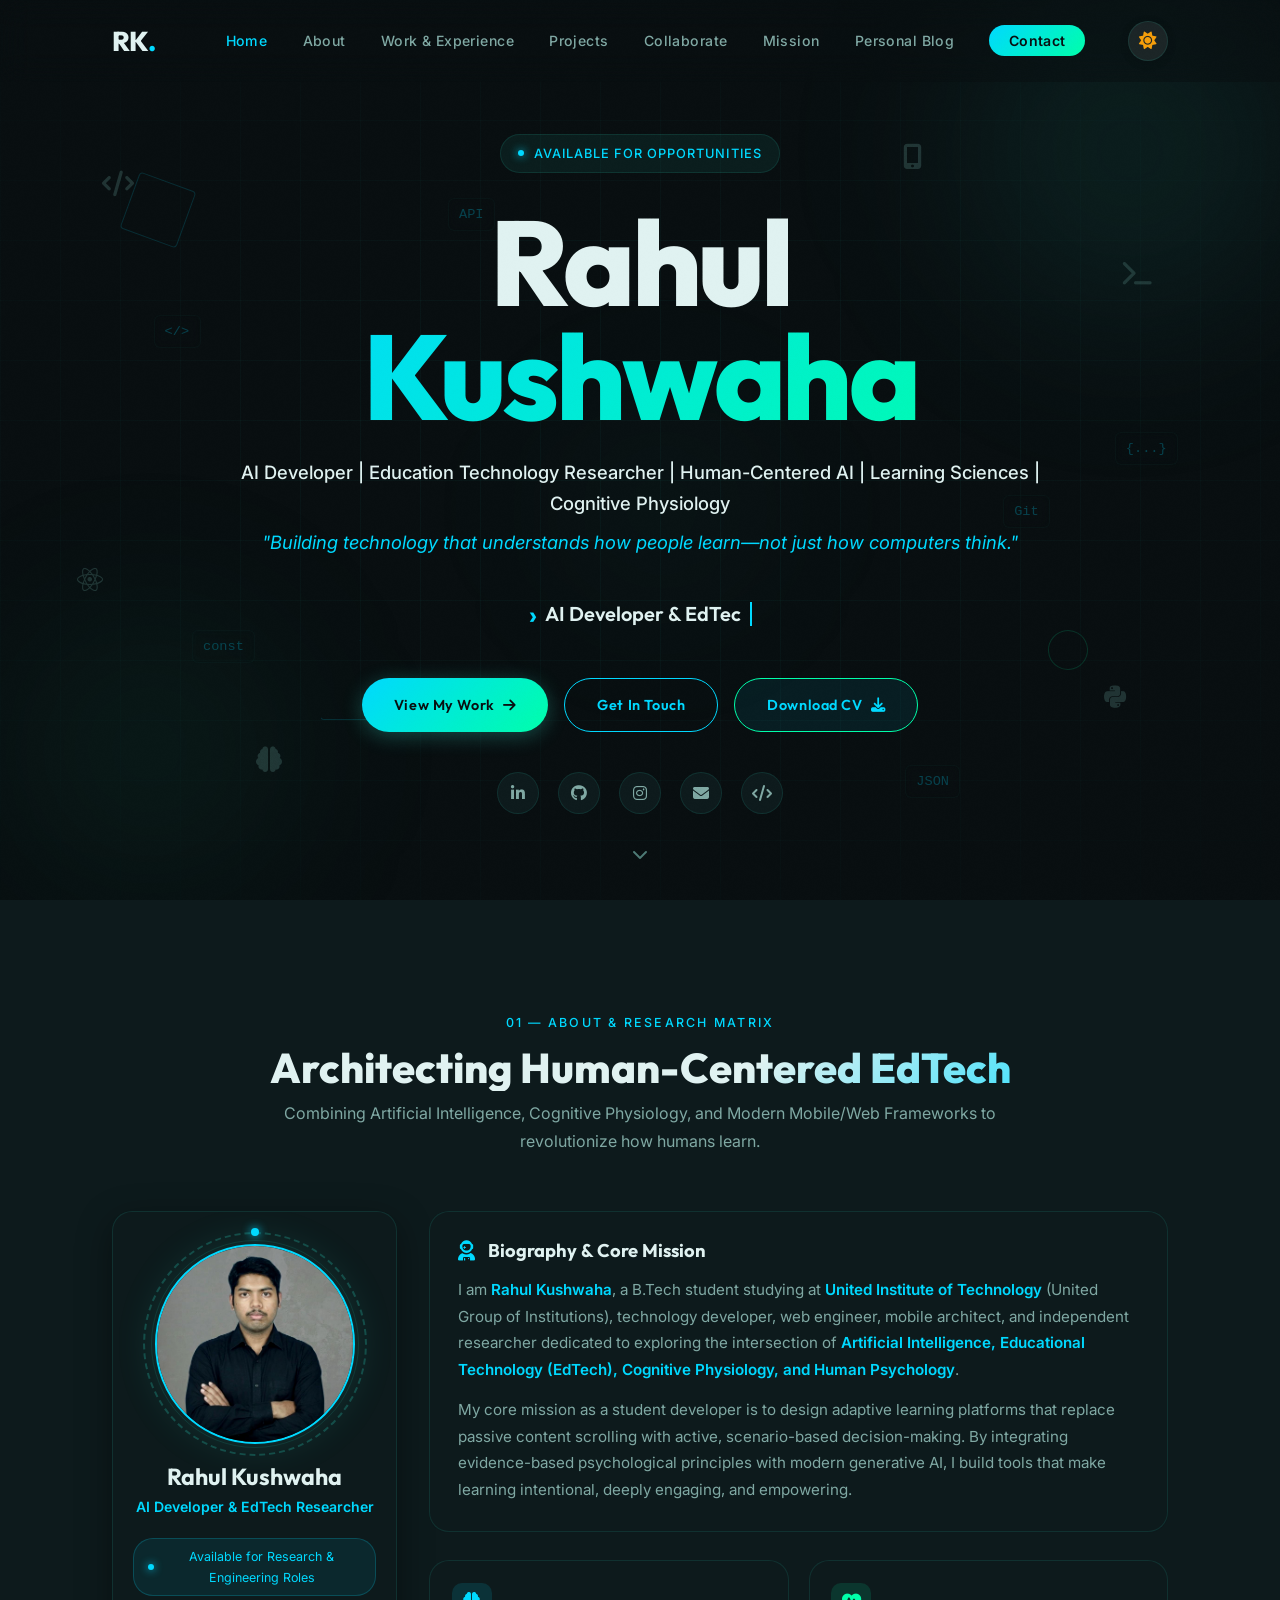
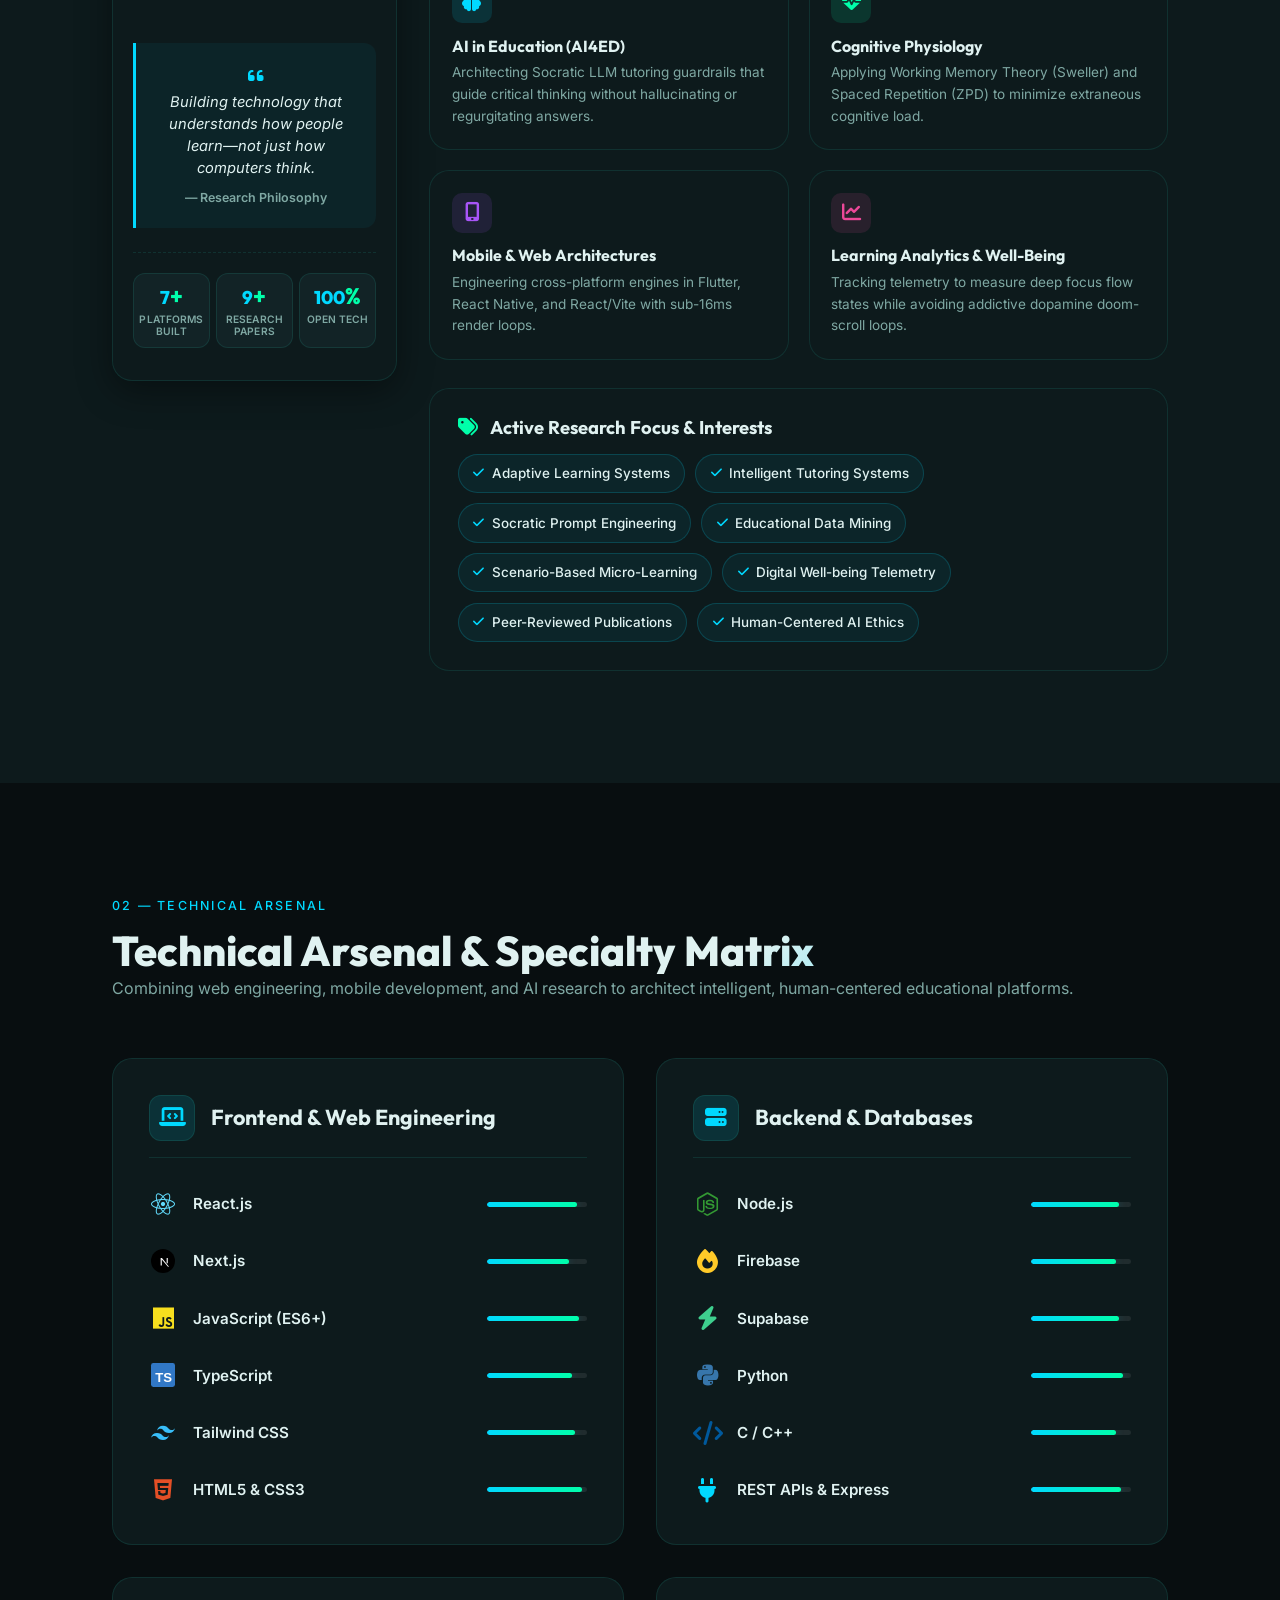
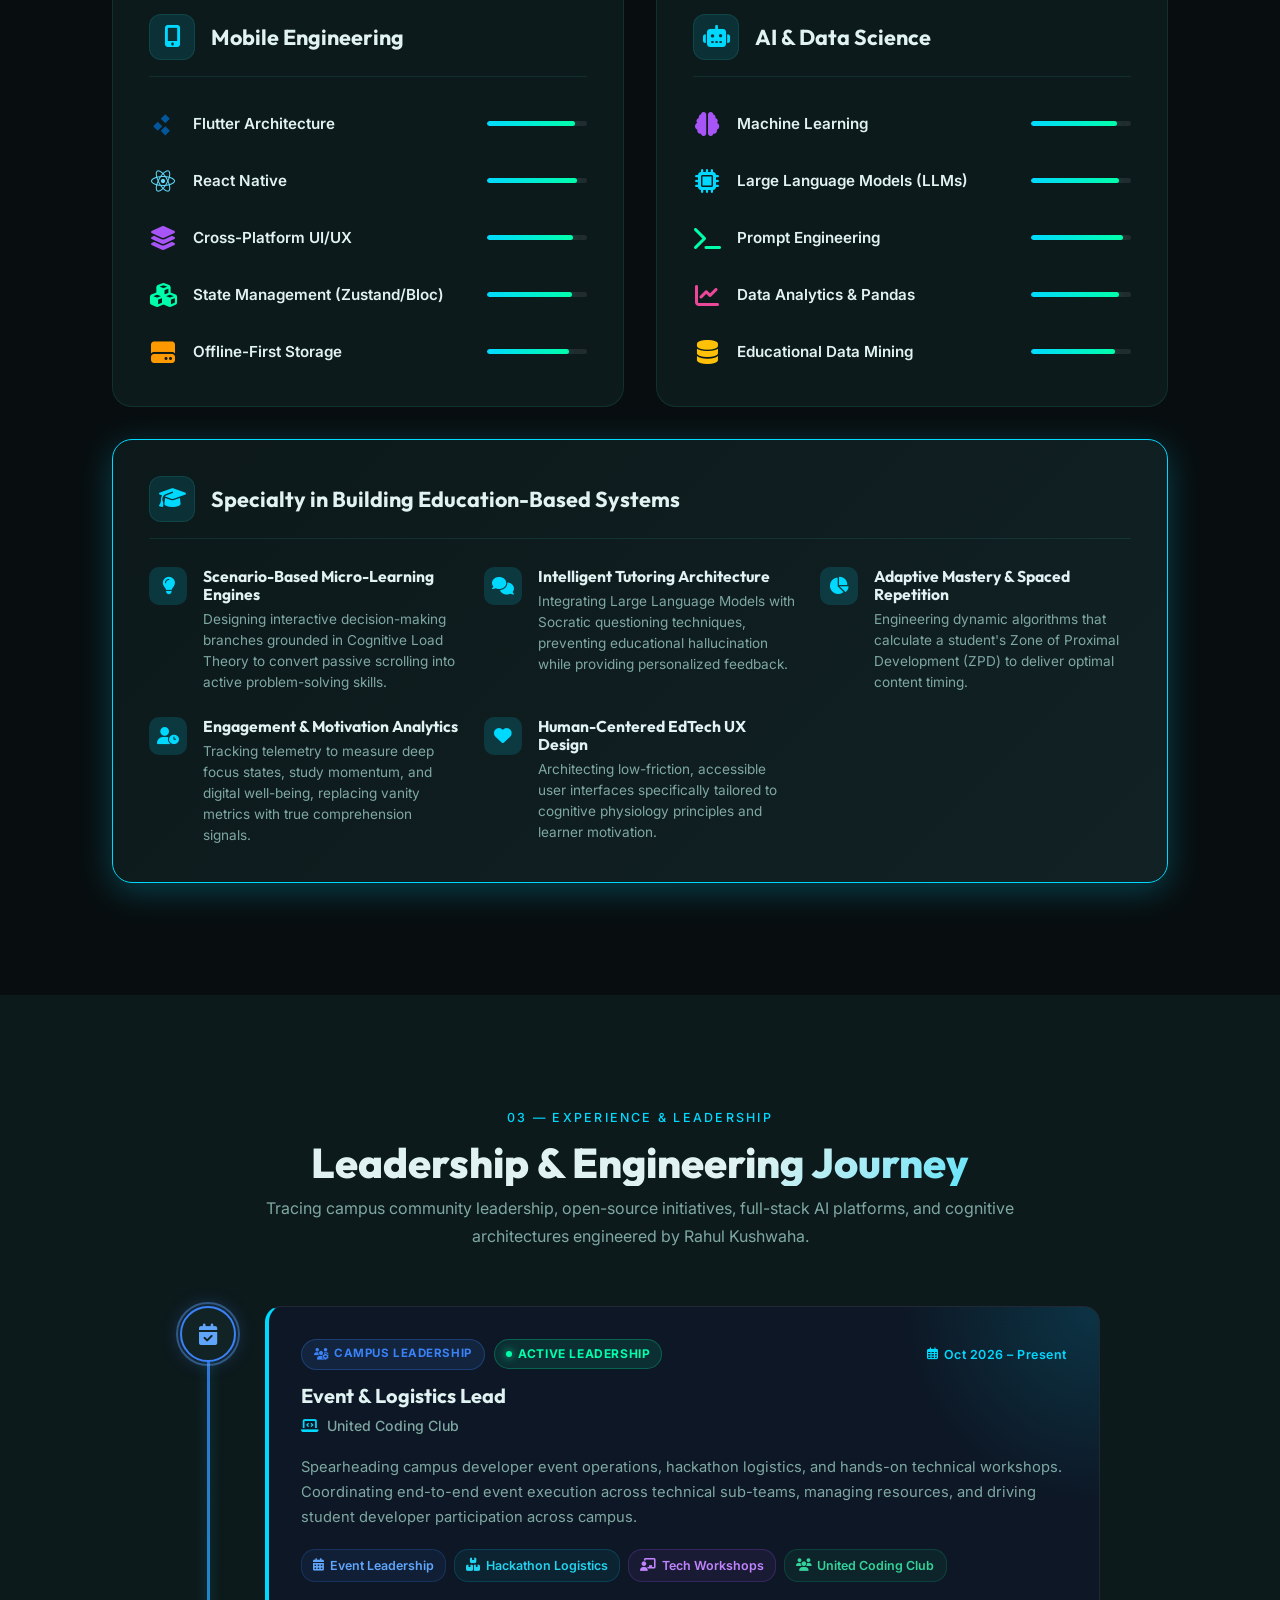
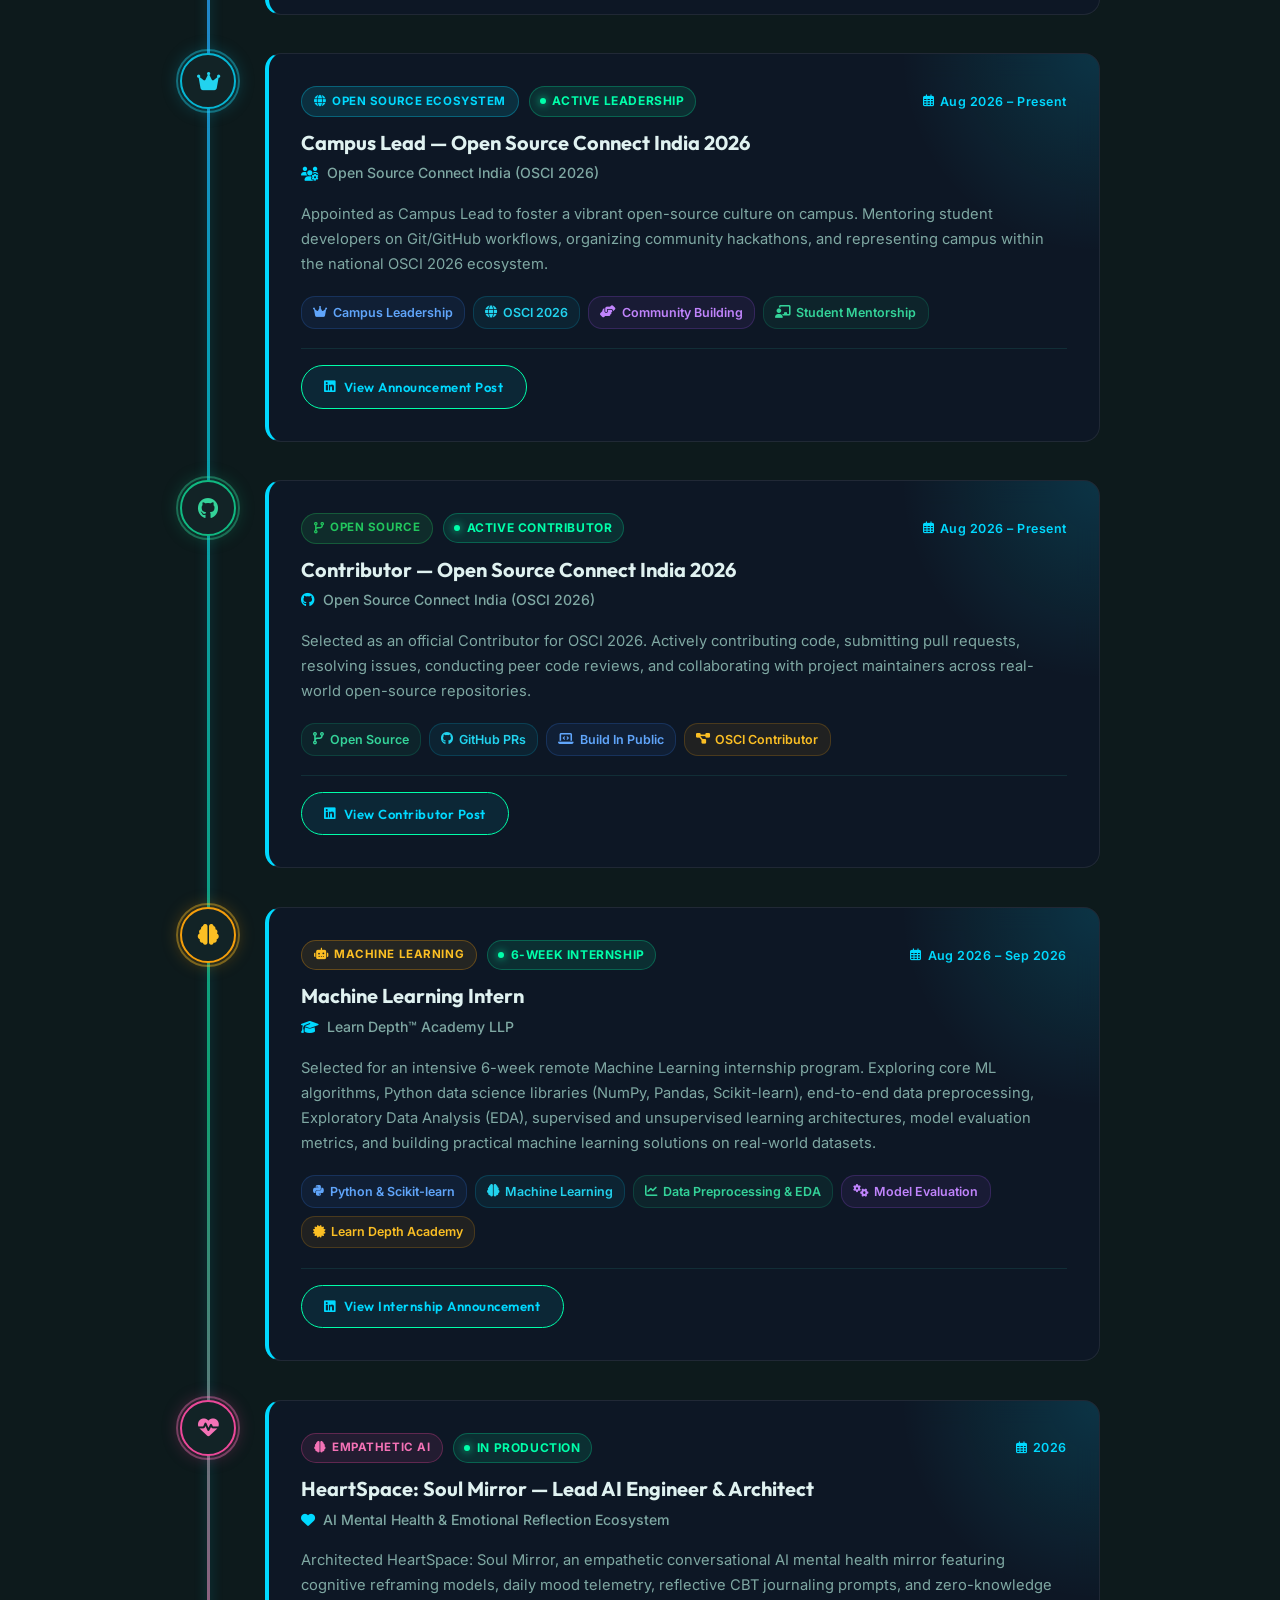
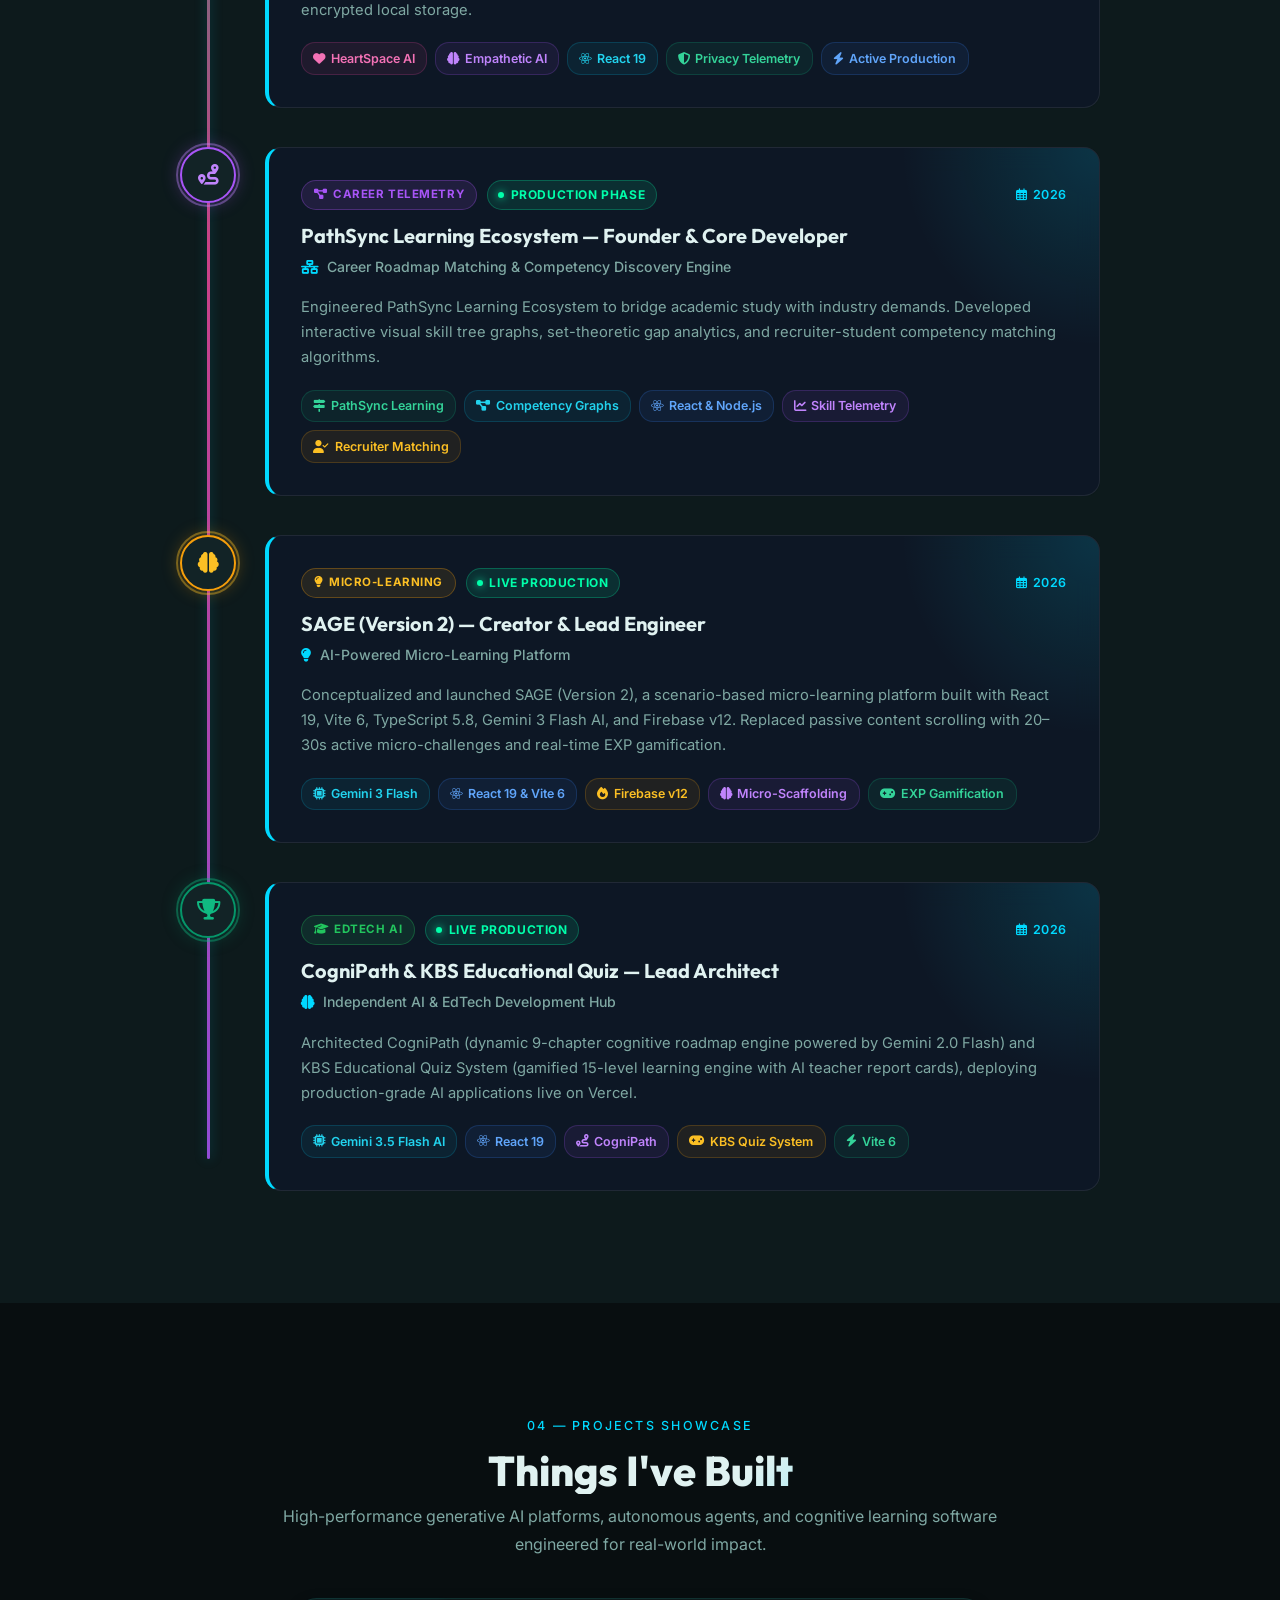
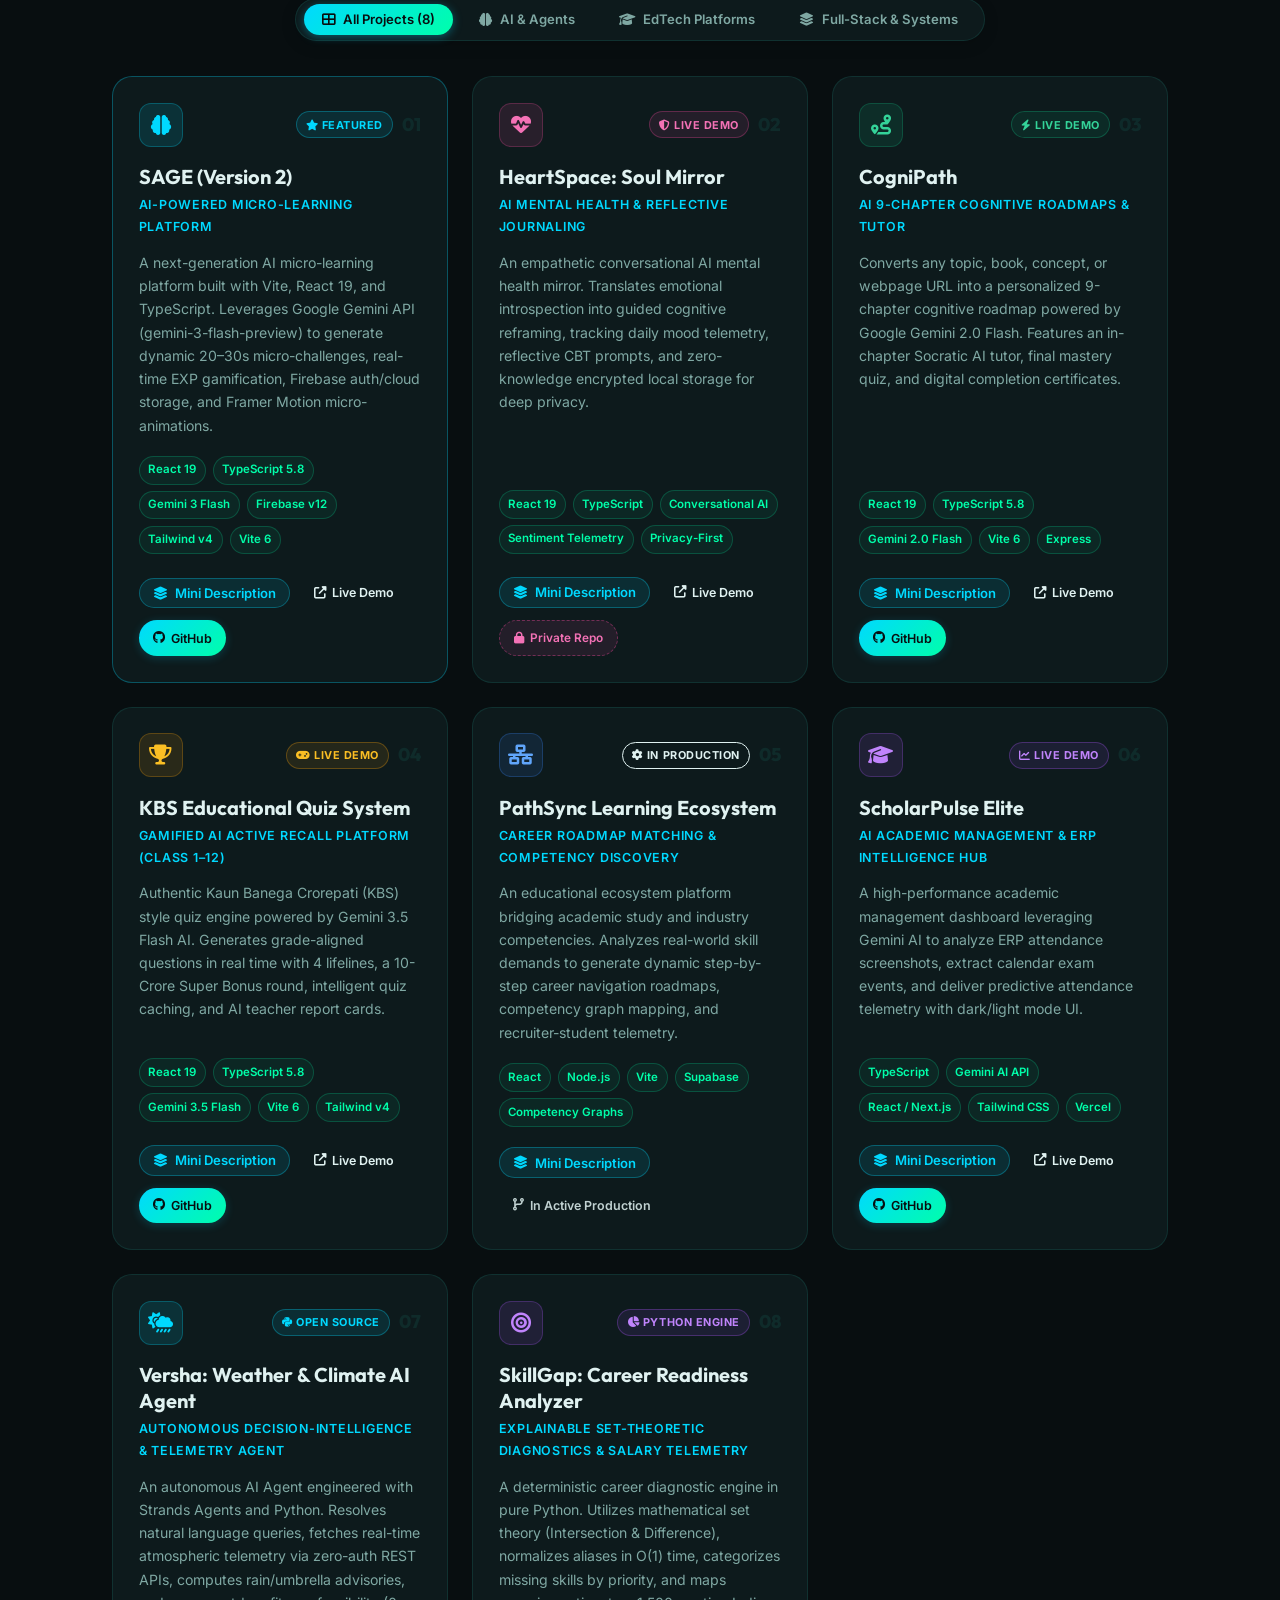
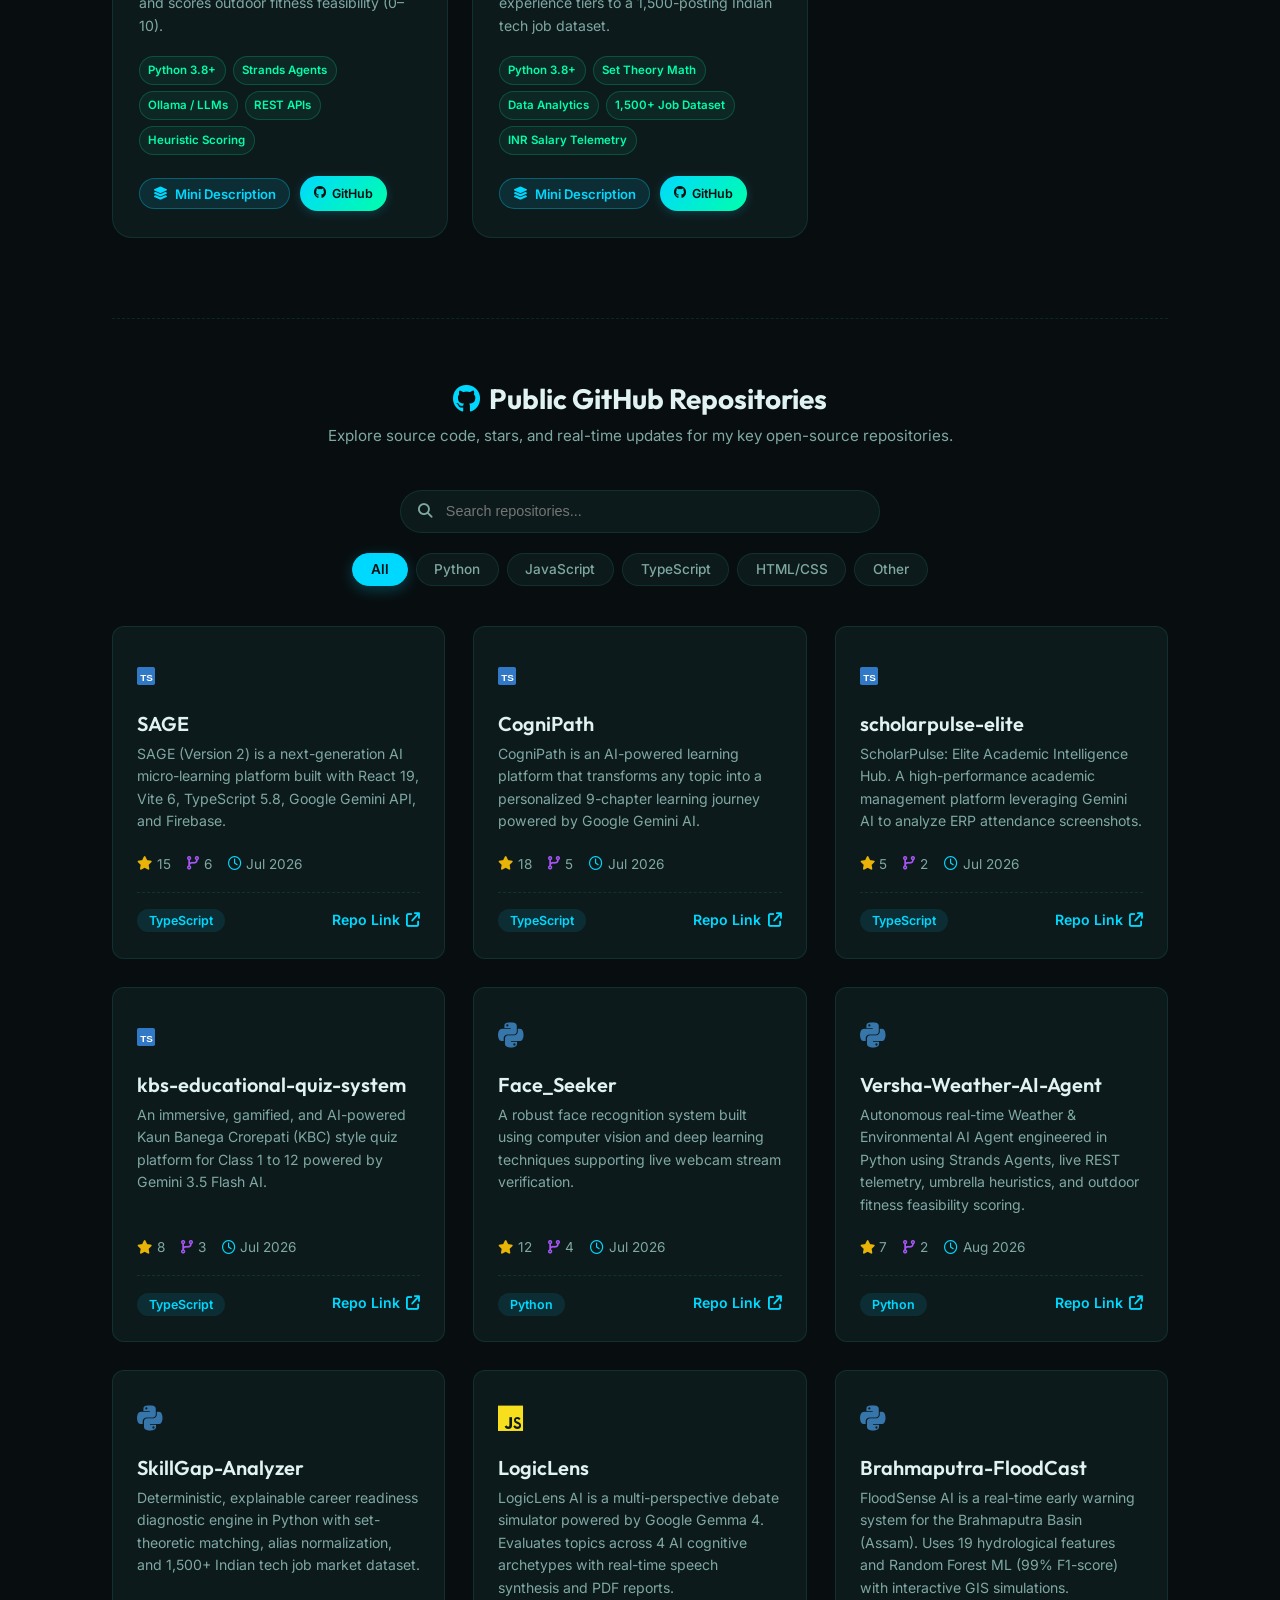
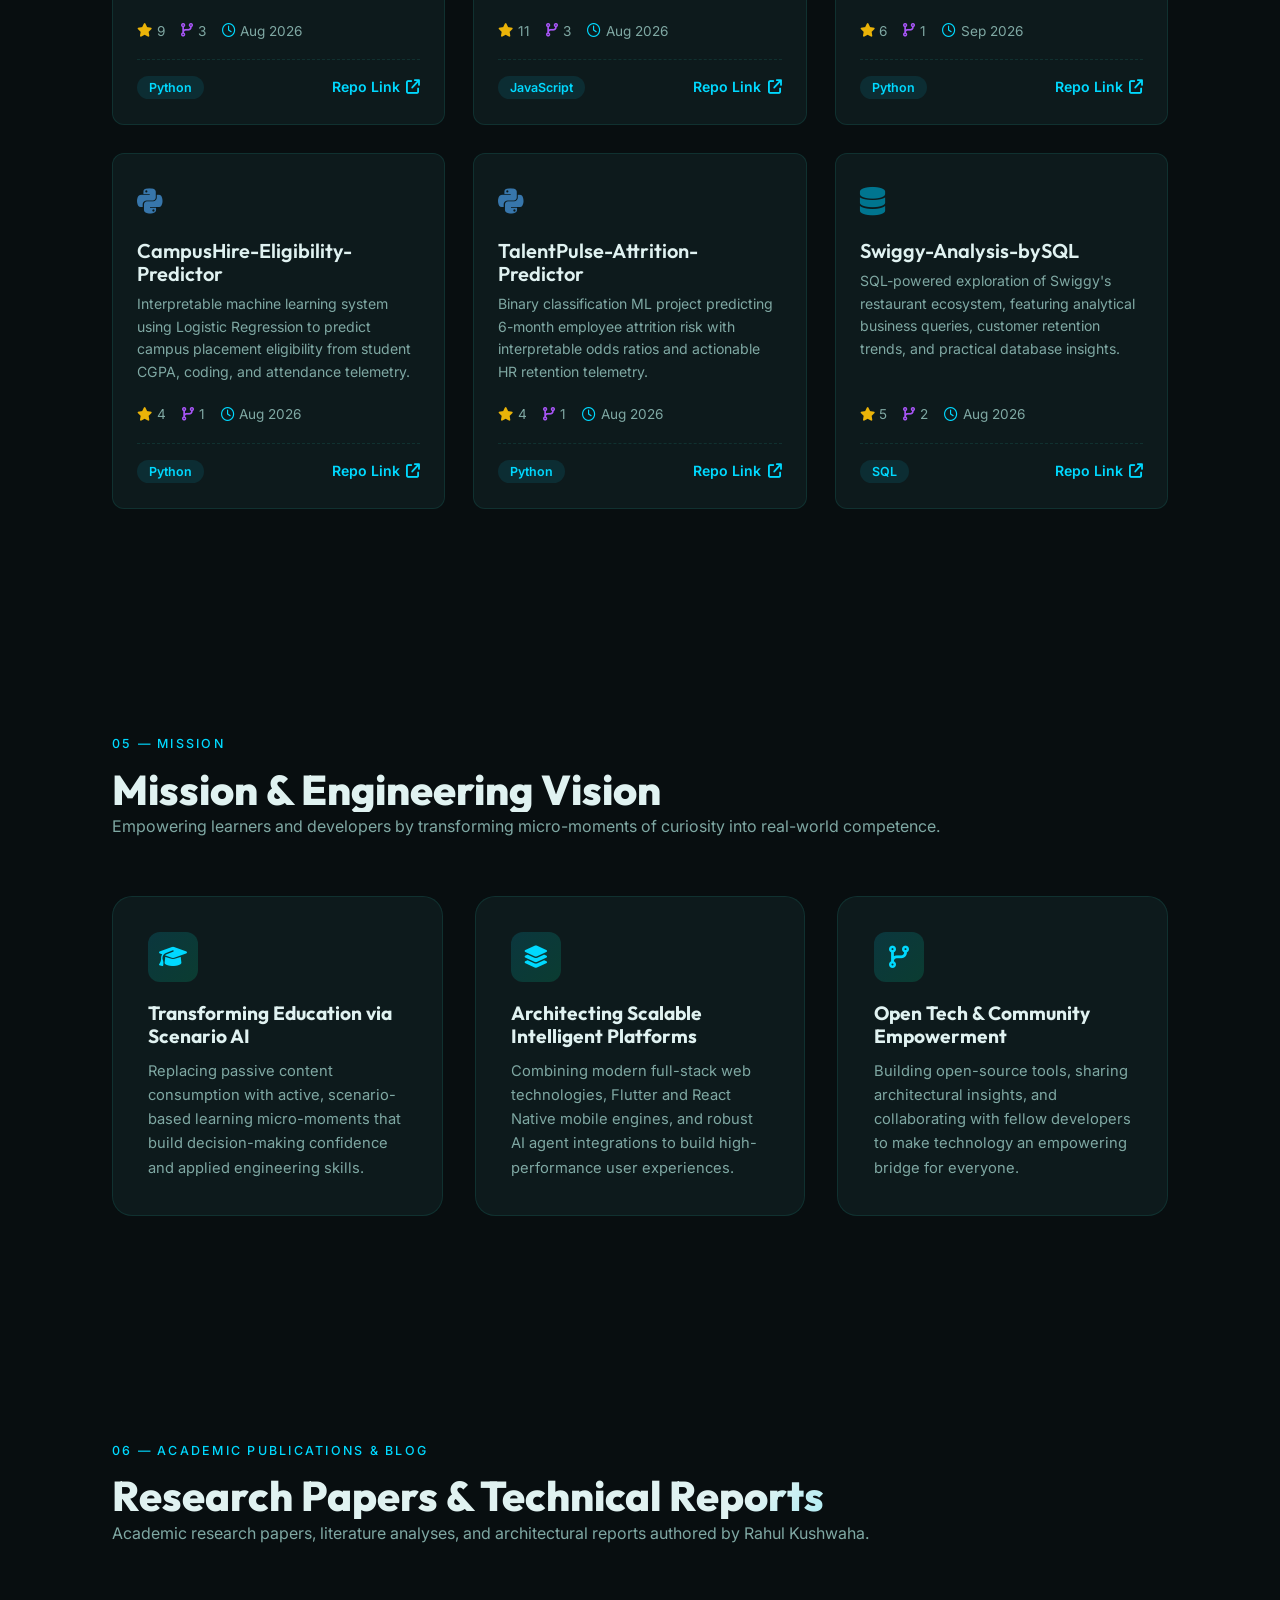
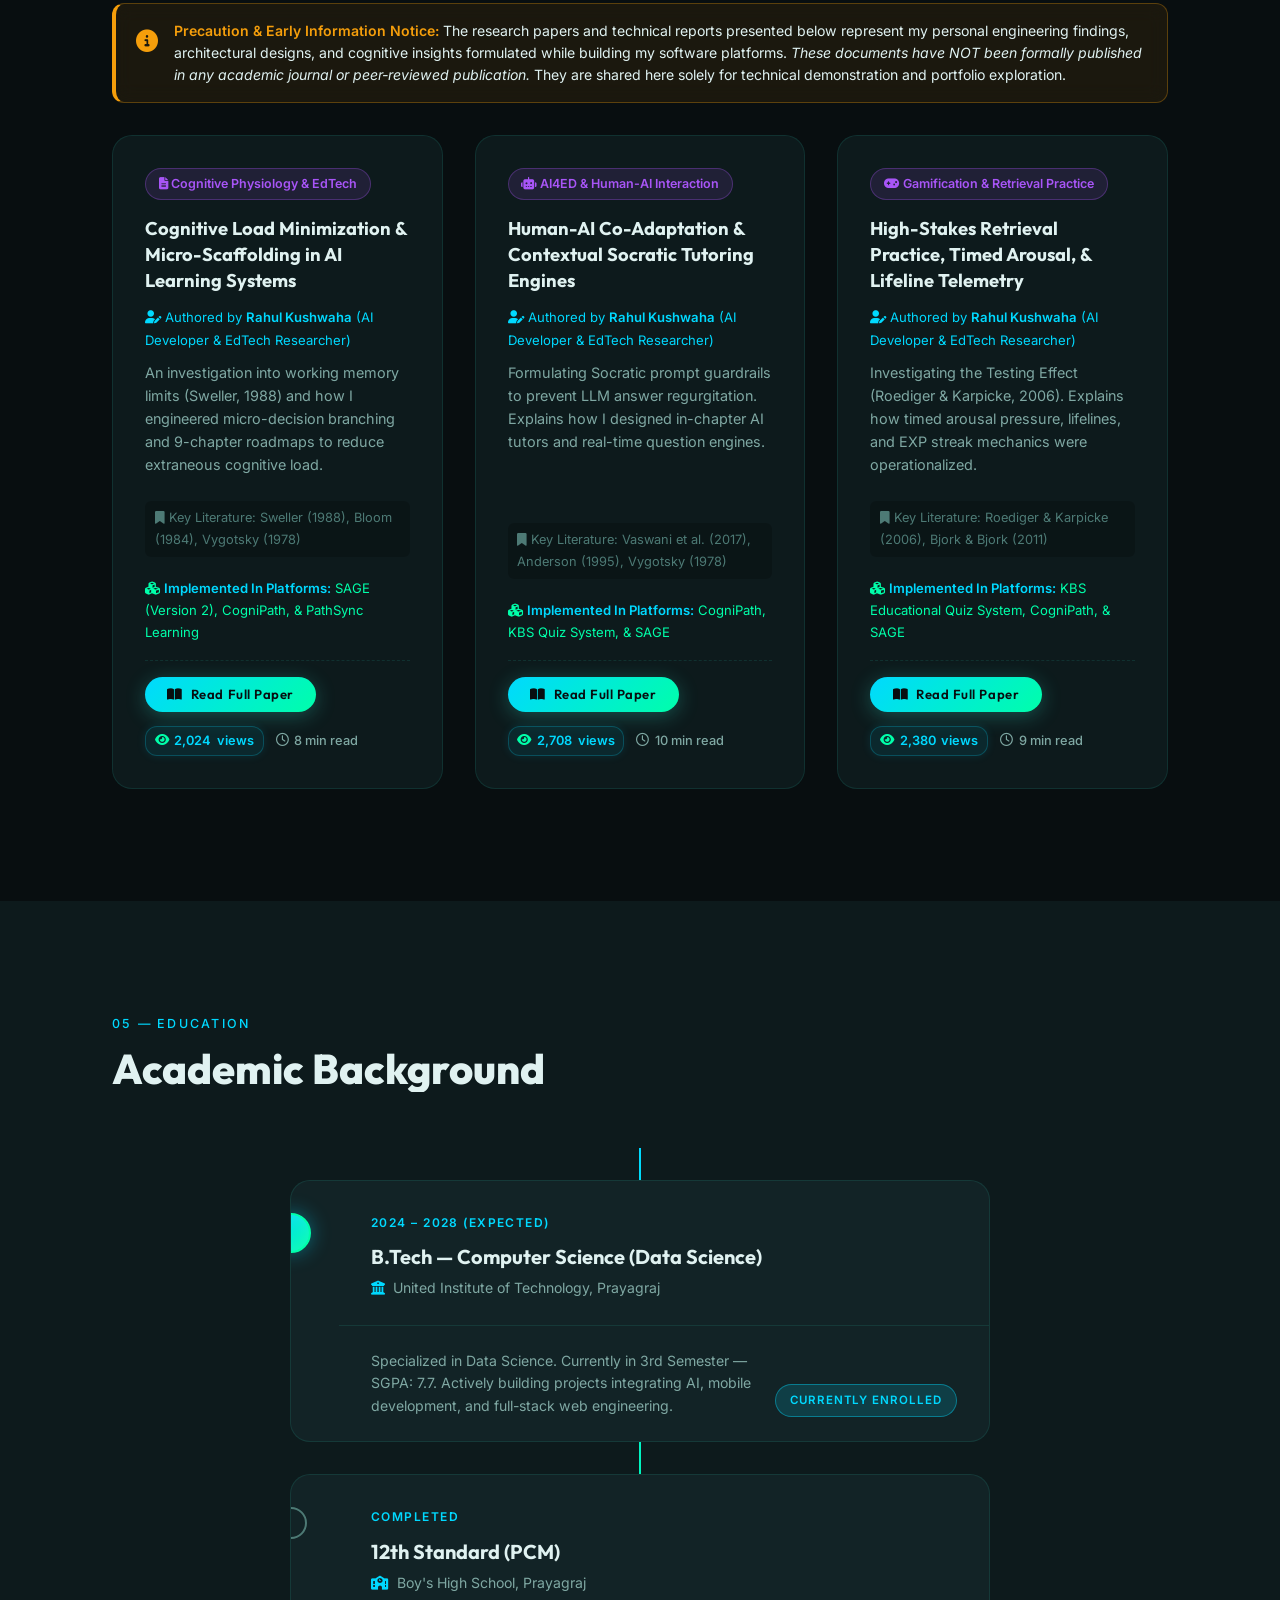
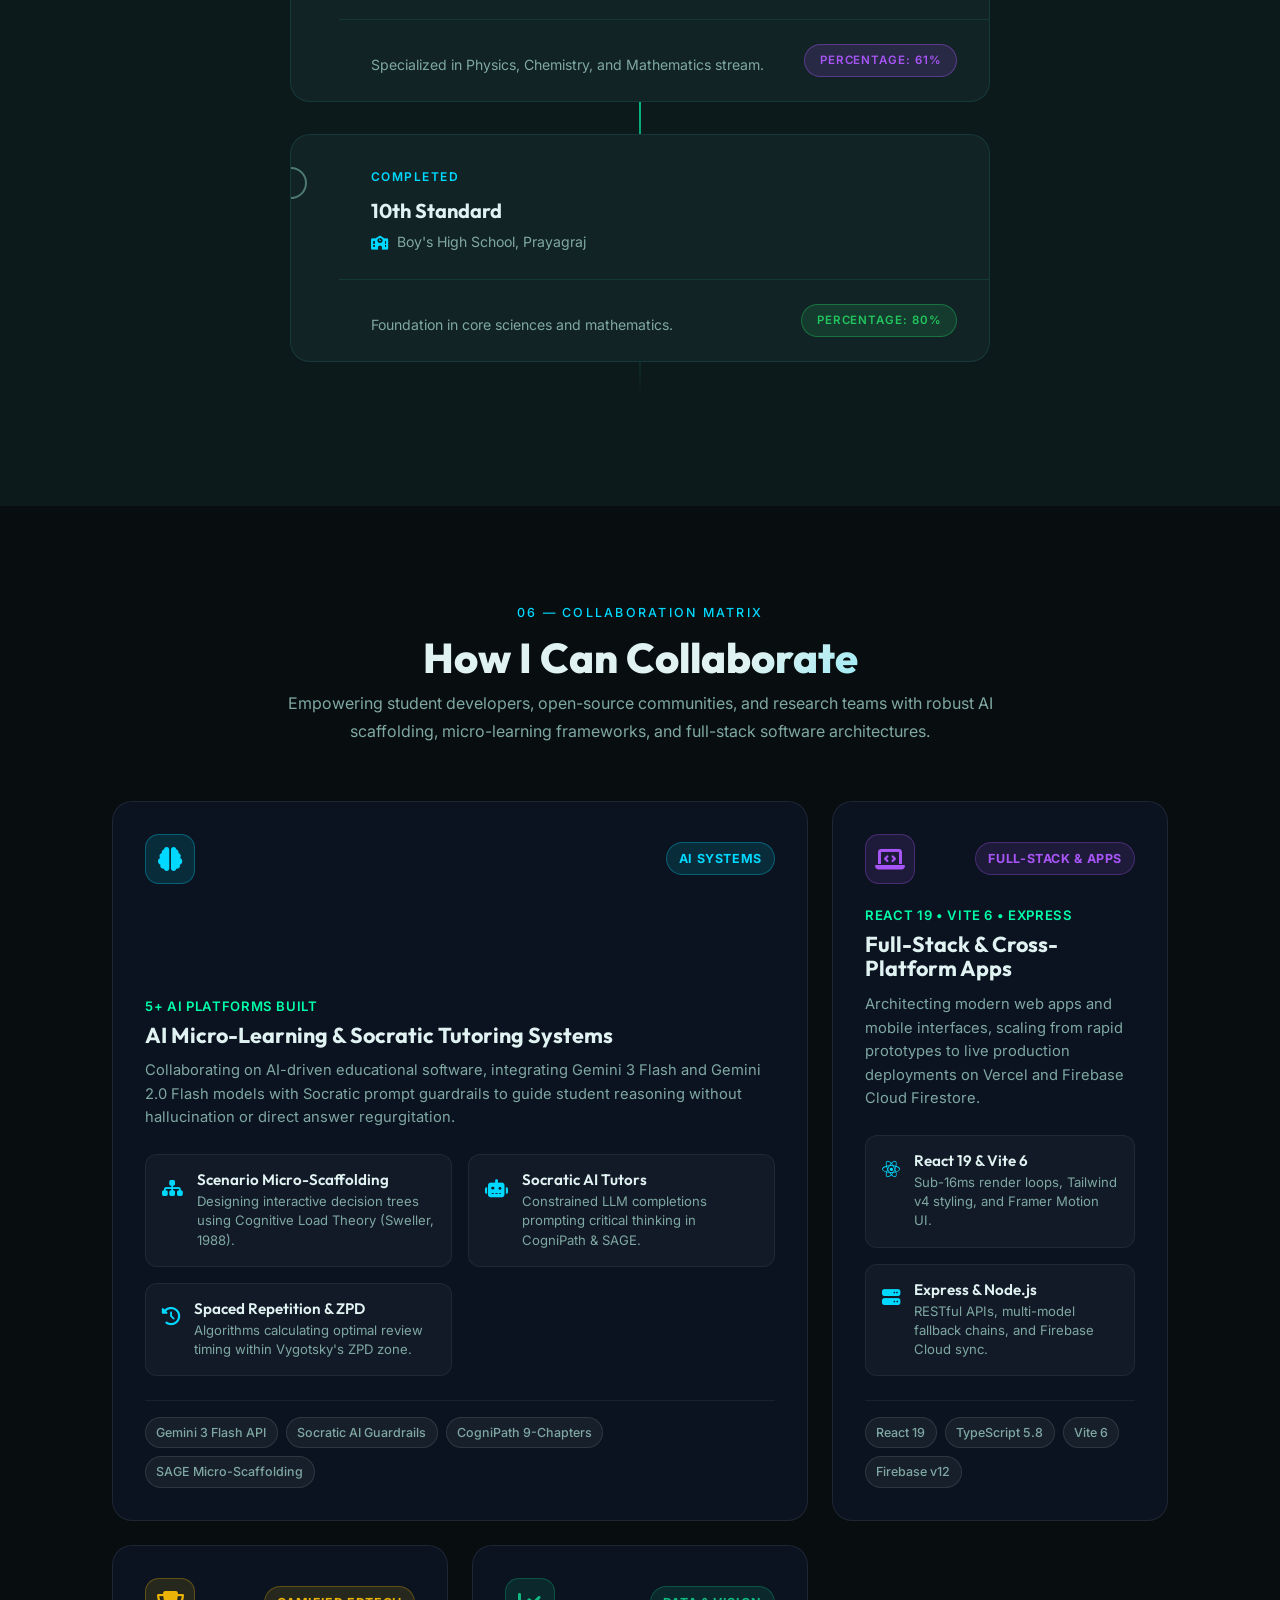
==== commit aac68c4a: "Add Machine Learning Intern at Learn Depth Academy to experience timeline and highlights" ====
--- a/index.html
+++ b/index.html
@@ -755,6 +755,42 @@
                     </div>
                 </div>
 
+                <!-- Milestone 2.5: Machine Learning Intern - Learn Depth Academy -->
+                <div class="exp-art-item" data-reveal>
+                    <div class="exp-art-node gold-node">
+                        <i class="fas fa-brain"></i>
+                        <span class="node-pulse"></span>
+                    </div>
+                    <div class="exp-art-card glass-milestone-card">
+                        <div class="exp-card-glow"></div>
+                        <div class="milestone-card-header">
+                            <div class="exp-badge-group">
+                                <span class="exp-category-pill gold-pill"><i class="fas fa-robot"></i> Machine Learning</span>
+                                <span class="milestone-live-badge"><span class="badge-pulse"></span> 6-Week Internship</span>
+                            </div>
+                            <span class="exp-date"><i class="far fa-calendar-alt"></i> Aug 2026 – Sep 2026</span>
+                        </div>
+                        <h3 class="exp-role">Machine Learning Intern</h3>
+                        <p class="exp-company">
+                            <i class="fas fa-graduation-cap"></i>
+                            Learn Depth™ Academy LLP
+                        </p>
+                        <p class="exp-desc">
+                            Selected for an intensive 6-week remote Machine Learning internship program. Exploring core ML algorithms, Python data science libraries (NumPy, Pandas, Scikit-learn), end-to-end data preprocessing, Exploratory Data Analysis (EDA), supervised and unsupervised learning architectures, model evaluation metrics, and building practical machine learning solutions on real-world datasets.
+                        </p>
+                        <div class="exp-tags">
+                            <span class="m-tag blue-tag"><i class="fab fa-python"></i> Python &amp; Scikit-learn</span>
+                            <span class="m-tag cyan-tag"><i class="fas fa-brain"></i> Machine Learning</span>
+                            <span class="m-tag green-tag"><i class="fas fa-chart-line"></i> Data Preprocessing &amp; EDA</span>
+                            <span class="m-tag purple-tag"><i class="fas fa-cogs"></i> Model Evaluation</span>
+                            <span class="m-tag gold-tag"><i class="fas fa-certificate"></i> Learn Depth Academy</span>
+                        </div>
+                        <div class="exp-action-row">
+                            <a href="https://lnkd.in/p/d-iKrBv2" target="_blank" rel="noopener noreferrer" class="btn btn--secondary btn--sm"><i class="fab fa-linkedin"></i> View Internship Announcement</a>
+                        </div>
+                    </div>
+                </div>
+
                 <!-- Milestone 3: HeartSpace: Soul Mirror -->
                 <div class="exp-art-item" data-reveal>
                     <div class="exp-art-node pink-node">
@@ -1797,6 +1833,29 @@
                             <span>9-Chapter Roadmaps</span>
                             <span>15-Level KBS Engine</span>
                             <span>Socratic AI</span>
+                        </div>
+                    </div>
+                </div>
+
+                <!-- Highlight 3: Machine Learning Intern - Learn Depth Academy -->
+                <div class="achieve-card bento-achieve-card achieve-theme-gold" data-reveal>
+                    <div class="achieve-card-header">
+                        <div class="achieve-icon-wrap gold-glow">
+                            <i class="fas fa-brain"></i>
+                        </div>
+                        <span class="achieve-pill-badge gold-pill">ML Engineering</span>
+                    </div>
+                    <div class="achieve-body">
+                        <span class="achieve-year"><i class="far fa-clock"></i> Aug 2026 – Sep 2026</span>
+                        <h3 class="achieve-title">Selected as Machine Learning Intern — Learn Depth™ Academy</h3>
+                        <p class="achieve-desc">Selected for a competitive 6-week remote Machine Learning internship program covering exploratory data analysis (EDA), data preprocessing pipelines, supervised and unsupervised ML algorithms, and practical real-world model deployment.</p>
+                        <div class="achieve-mini-tags">
+                            <span>6-Week Program</span>
+                            <span>Machine Learning</span>
+                            <span>Python &amp; Scikit-learn</span>
+                        </div>
+                        <div style="margin-top: 1rem;">
+                            <a href="https://lnkd.in/p/d-iKrBv2" target="_blank" rel="noopener noreferrer" class="btn btn--secondary btn--sm"><i class="fab fa-linkedin"></i> View Announcement</a>
                         </div>
                     </div>
                 </div>
--- a/style.css
+++ b/style.css
@@ -3969,6 +3969,7 @@
 .cyan-glow { background: rgba(0, 217, 255, 0.12); color: #00d9ff; border: 1px solid rgba(0, 217, 255, 0.3); }
 .blue-glow { background: rgba(59, 130, 246, 0.12); color: #3b82f6; border: 1px solid rgba(59, 130, 246, 0.3); }
 .green-glow { background: rgba(34, 197, 94, 0.12); color: #22c55e; border: 1px solid rgba(34, 197, 94, 0.3); }
+.gold-glow  { background: rgba(245, 158, 11, 0.12); color: #fbbf24; border: 1px solid rgba(245, 158, 11, 0.3); }
 
 .achieve-pill-badge {
     font-size: 0.76rem;
